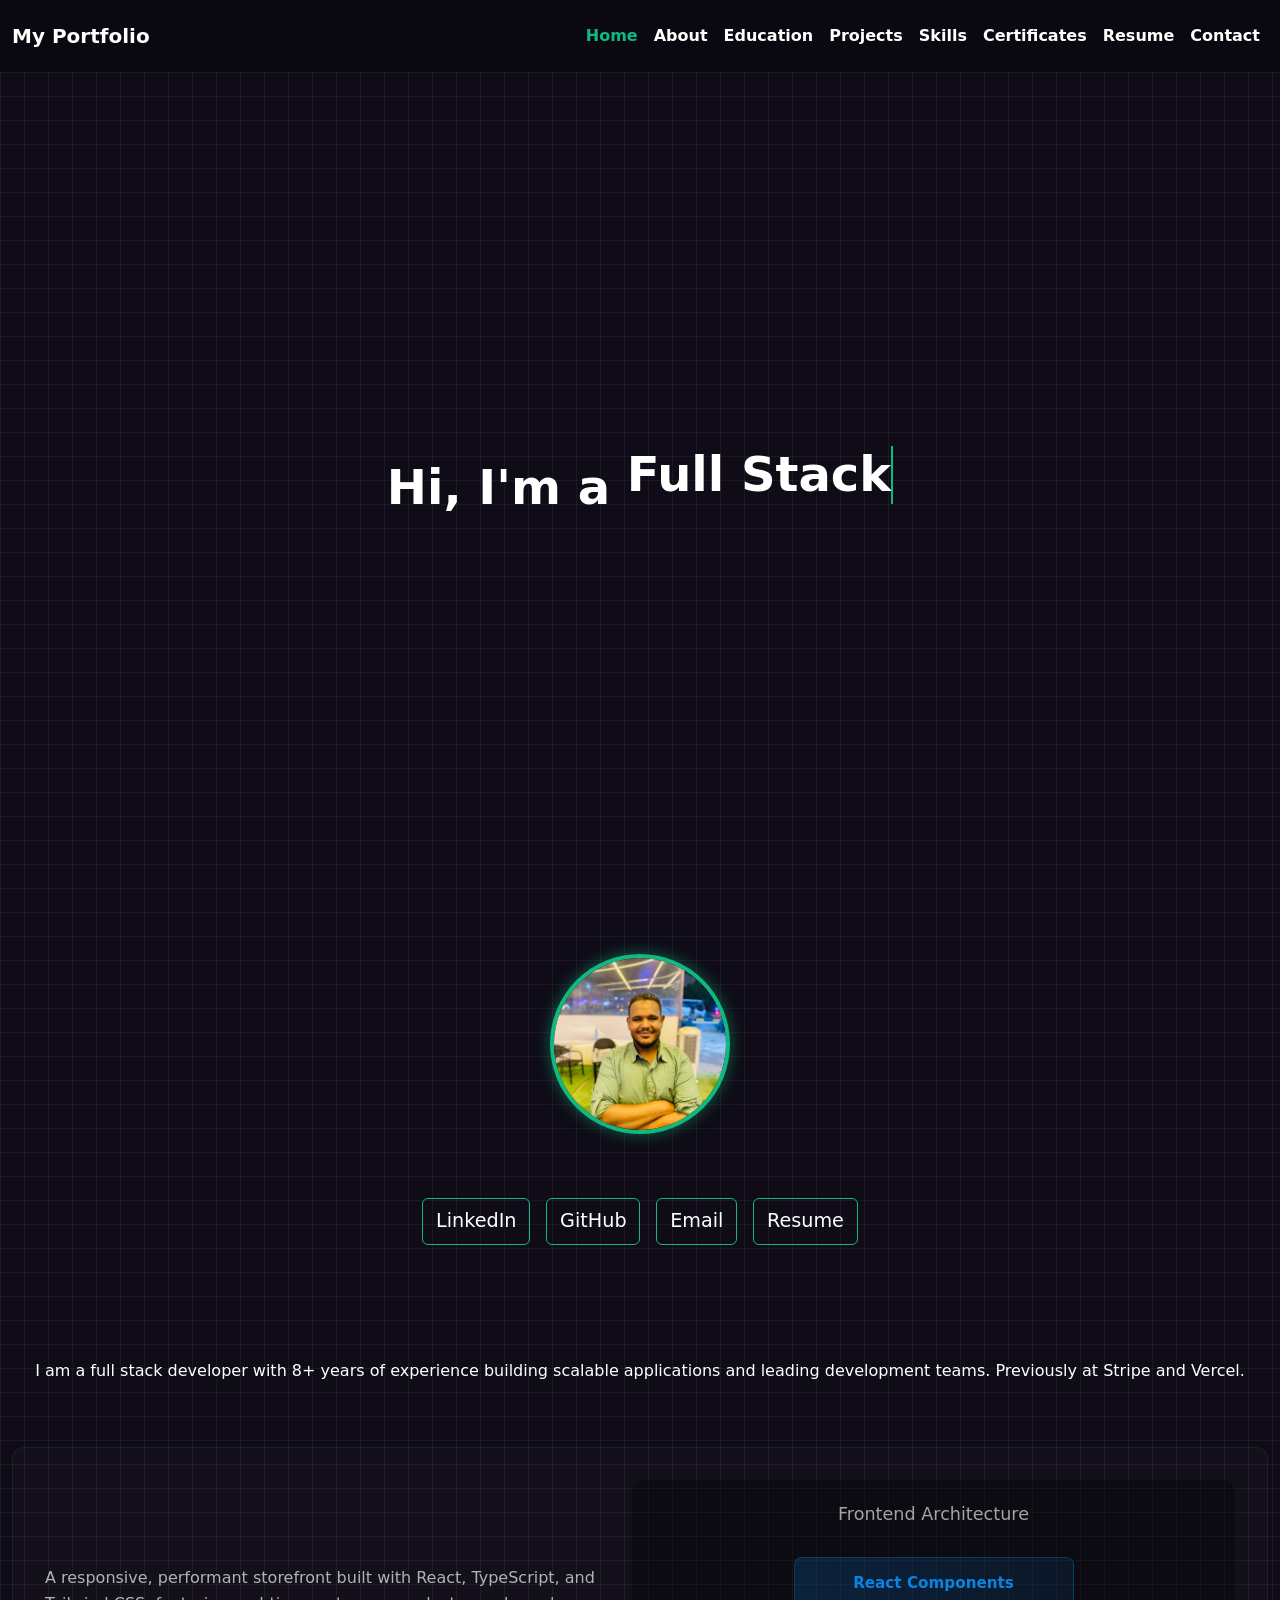
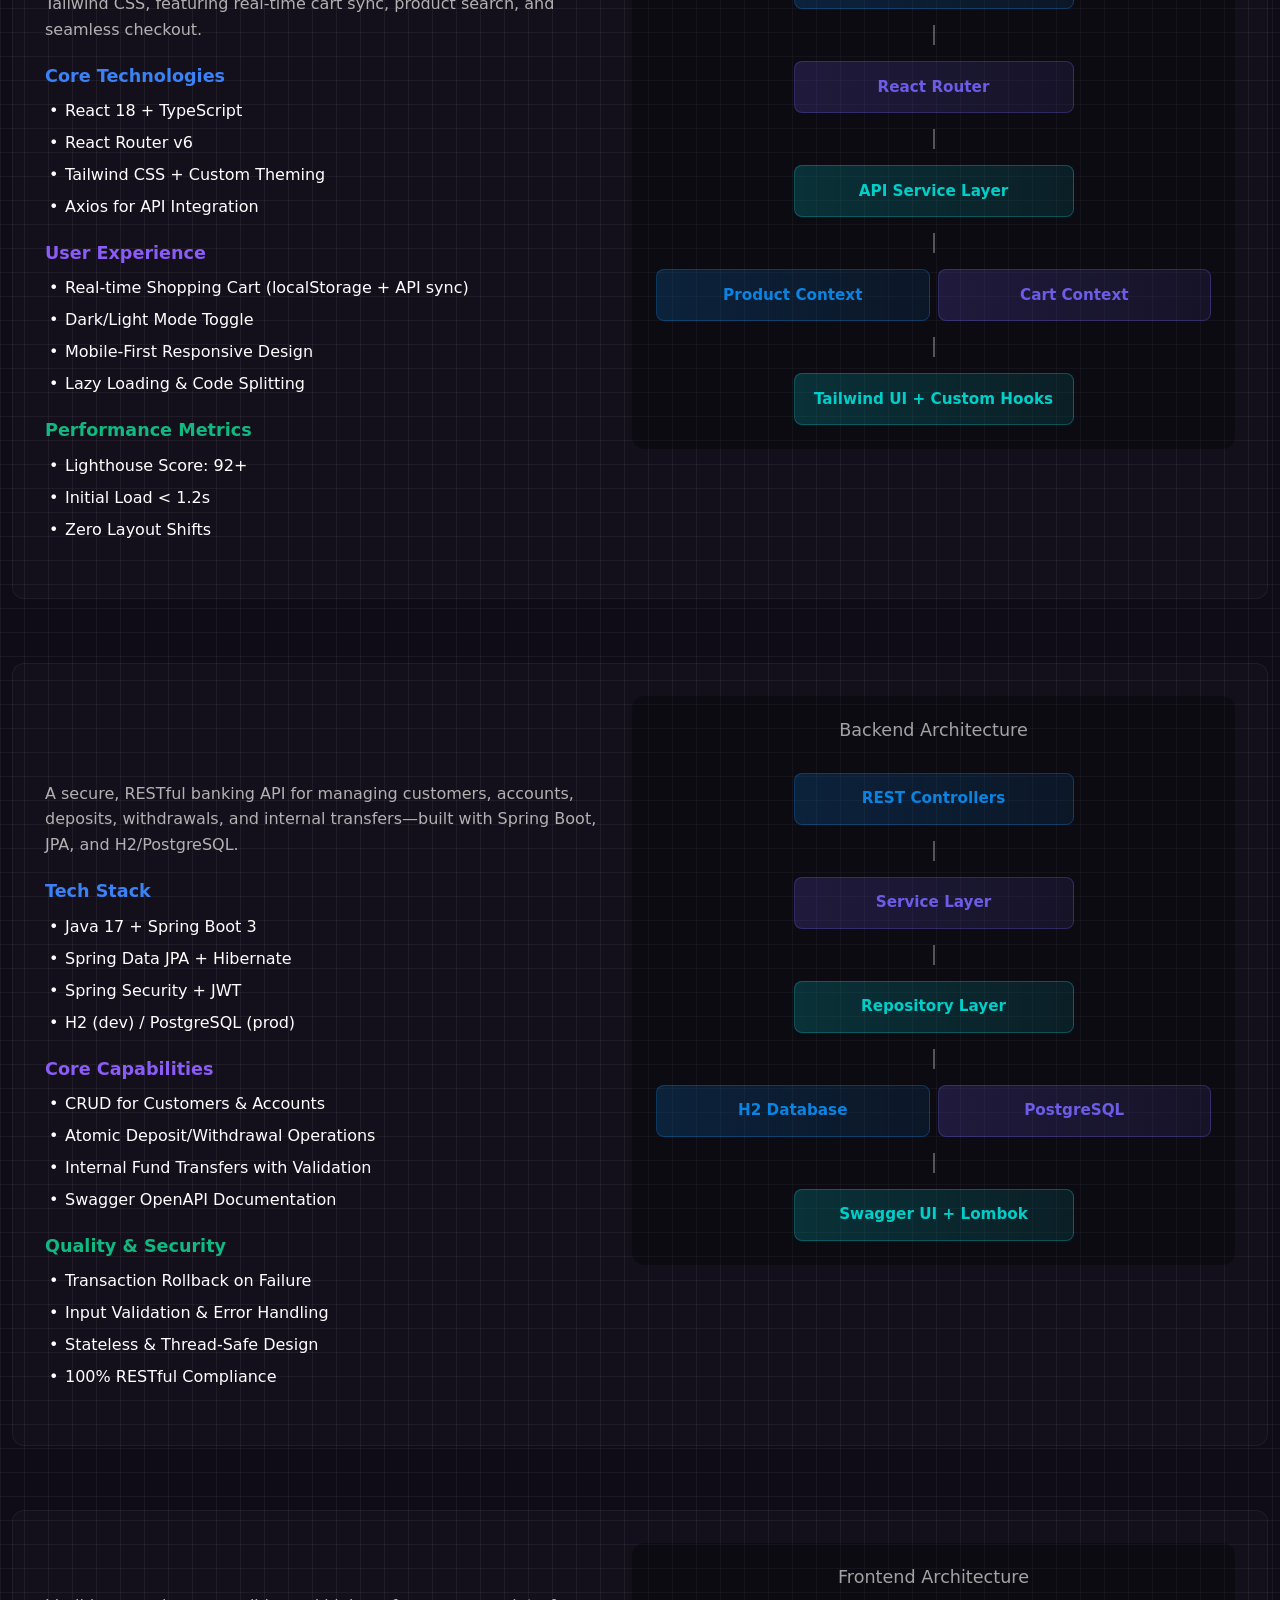
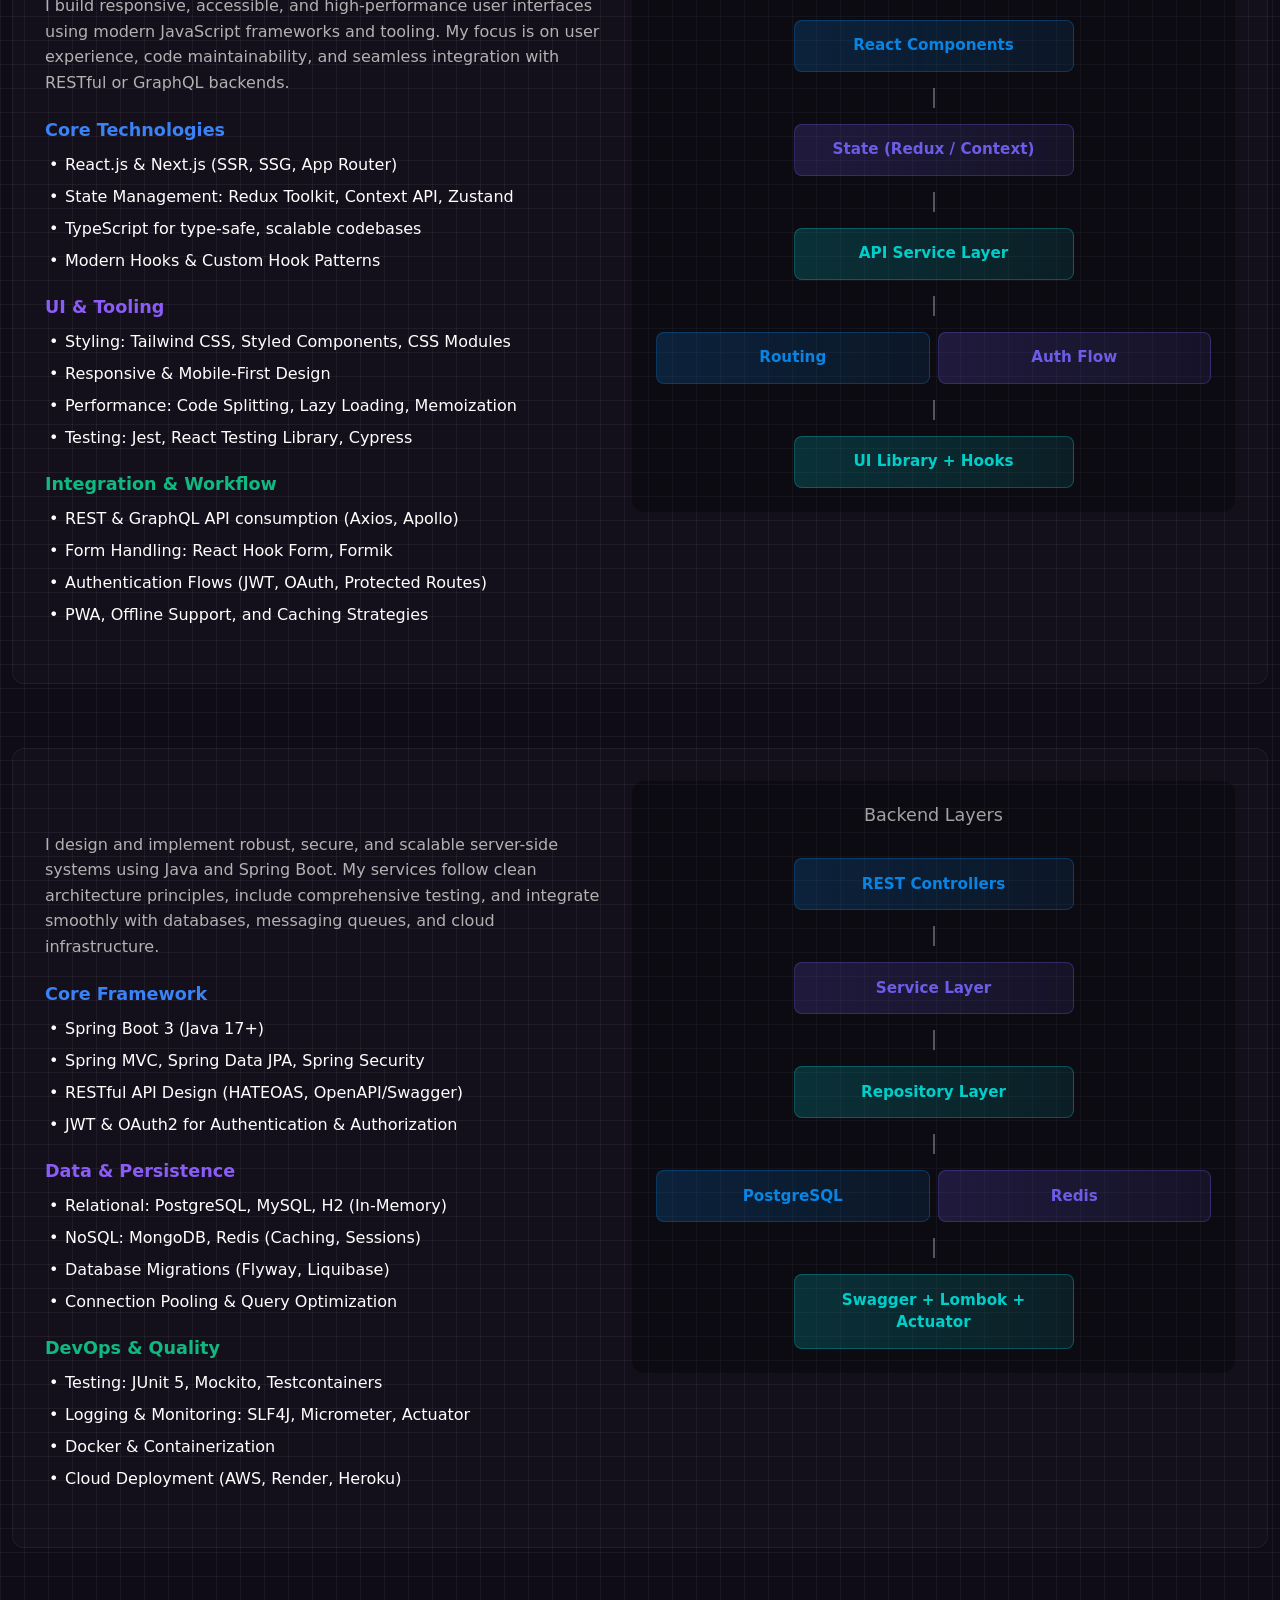
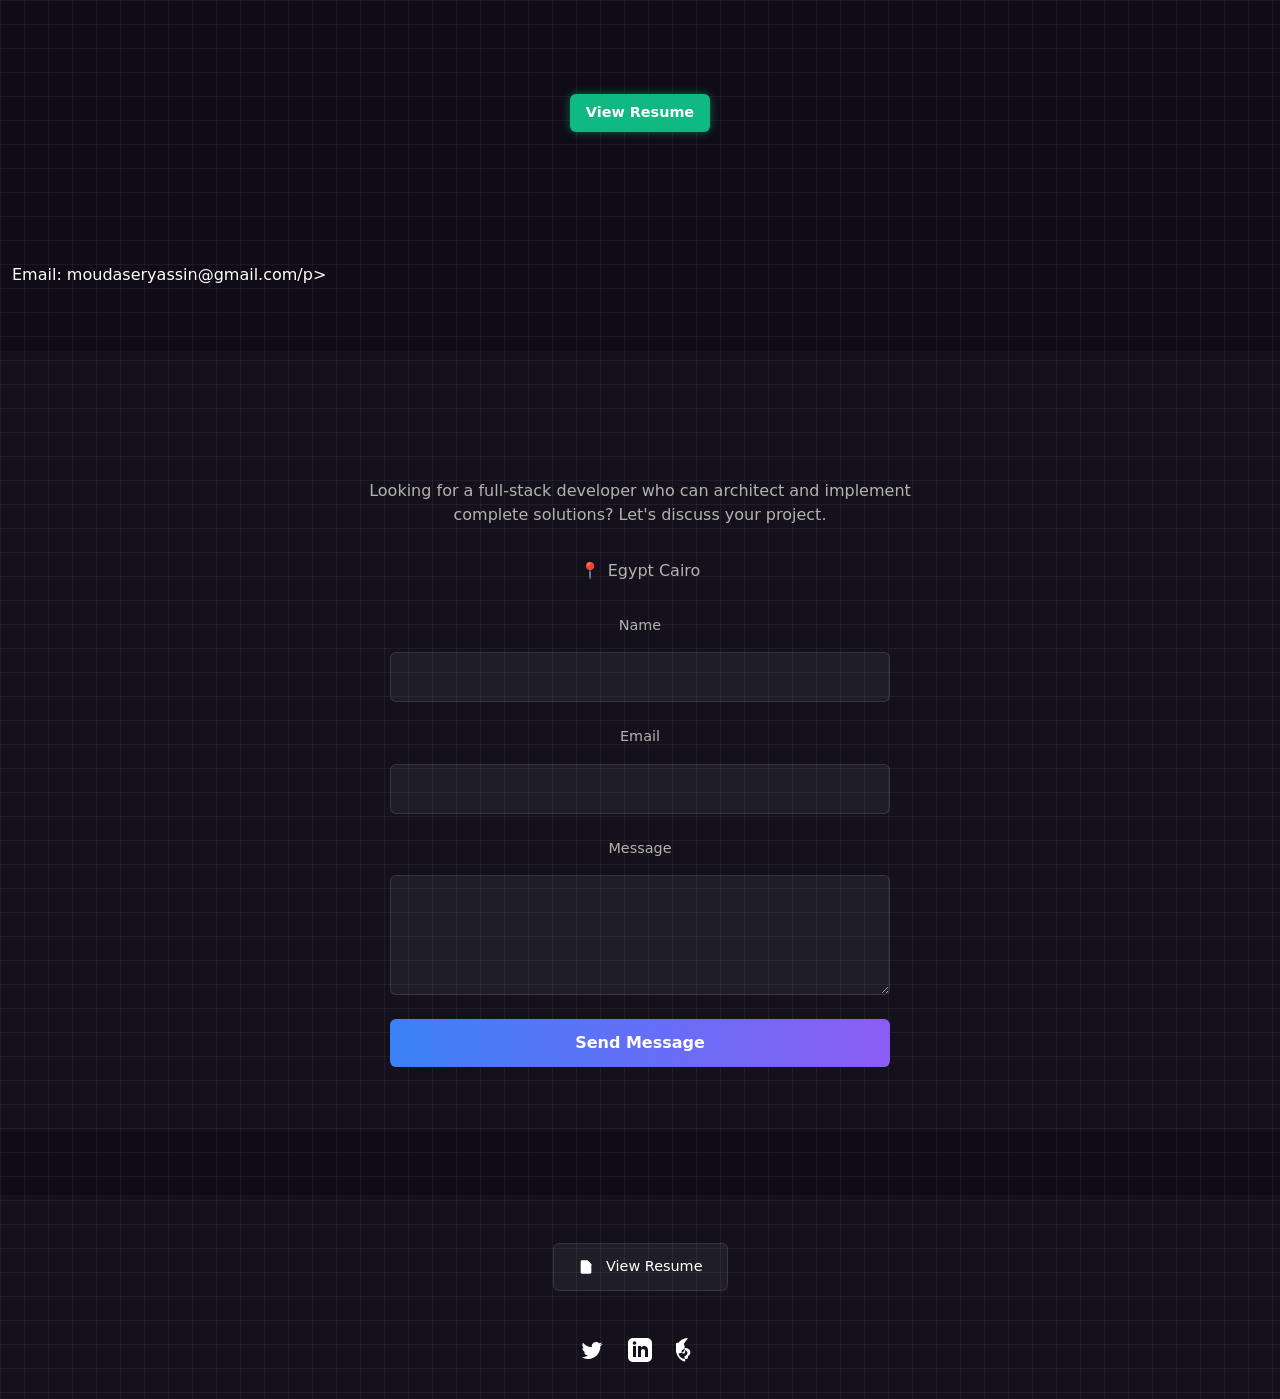
==== index.html @ 844dfd89 "be" ====
<!DOCTYPE html>
<html lang="en">
  <head>
    <meta charset="UTF-8" />
    <meta name="viewport" content="width=device-width, initial-scale=1.0" />
    <title>My Portfolio</title>

    <!-- Bootstrap CSS -->
    <link
      href="https://cdn.jsdelivr.net/npm/bootstrap@5.3.0/dist/css/bootstrap.min.css"
      rel="stylesheet"
    />

    <!-- AOS Animation CSS -->
    <link
      href="https://cdn.jsdelivr.net/npm/aos@2.3.4/dist/aos.css"
      rel="stylesheet"
    />
    <link rel="stylesheet" href="/css/style.css" />
    <!--<style>
      :root {
        --dark: #0f0c17;
        --darker: #0a0810;
        --light: #ffffff;
        --gray: #a3a3a3;
        --primary: #4f46e5;
        --blue: #3b82f6;
        --purple: #8b5cf6;
        --teal: #10b981;
        --grid-line: rgba(255, 255, 255, 0.05);
      }

      * {
        margin: 0;
        padding: 0;
        box-sizing: border-box;
      }

      body {
        background-color: var(--dark);
        color: var(--light);
        font-family: "Segoe UI", system-ui, sans-serif;
        background-image: linear-gradient(var(--grid-line) 1px, transparent 1px),
          linear-gradient(90deg, var(--grid-line) 1px, transparent 1px);
        background-size: 24px 24px;
        padding-top: 80px;
      }

      .container {
        max-width: 1400px;
        margin: 0 auto;
      }

      section {
        margin-bottom: 4rem;
      }

      h2 {
        font-size: 1.8rem;
        margin-bottom: 2rem;
        text-align: center;
        opacity: 0;
      }

      /* Navbar */
      .navbar {
        background-color: var(--darker) !important;
        padding-top: 1rem;
        padding-bottom: 1rem;
      }
      .navbar .navbar-brand,
      .navbar .nav-link {
        color: var(--light) !important;
        font-weight: 600;
      }
      .navbar .nav-link:hover {
        color: var(--teal) !important;
      }

      /* Hero */
      .hero {
        height: 90vh;
        display: flex;
        justify-content: center;
        align-items: center;
        text-align: center;
        flex-direction: column;
      }
      .hero h1 {
        font-size: 3rem;
        font-weight: 800;
      }
      .hero p {
        color: var(--gray);
        font-size: 1.5rem;
        height: 40px;
        margin-top: 15px;
      }

      /* Typing animation */
      .typed-text {
        border-right: 2px solid var(--teal);
        white-space: nowrap;
        overflow: hidden;
        display: inline-block;
      }

      /* Image Section */
      #profile-image {
        display: flex;
        justify-content: center;
        margin-bottom: 4rem;
      }
      #profile-image img {
        width: 180px;
        height: 180px;
        object-fit: cover;
        border-radius: 50%;
        border: 4px solid var(--teal);
        box-shadow: 0 0 15px rgba(16, 185, 128, 0.5);
        transition: transform 0.3s;
      }
      #profile-image img:hover {
        transform: scale(1.1);
      }

      /* Social Buttons */
      .social-buttons {
        display: flex;
        justify-content: center;
        gap: 1rem;
        margin-bottom: 3rem;
        flex-wrap: wrap;
      }
      .social-buttons a {
        color: var(--light);
        font-size: 1.2rem;
        text-decoration: none;
        border: 1px solid var(--teal);
        padding: 0.5rem 0.8rem;
        border-radius: 6px;
        transition: 0.3s;
      }
      .social-buttons a:hover {
        background-color: var(--teal);
        color: var(--dark);
      }

      /* Project Card Base */
      .project-card.full {
        background: rgba(255, 255, 255, 0.05);
        border-radius: 10px;
        padding: 2rem;
        margin-bottom: 3rem;
        display: flex;
        flex-direction: column;
        gap: 2rem;
        border: 1px solid rgba(255, 255, 255, 0.05);
      }

      .project-header {
        display: flex;
        justify-content: space-between;
        align-items: flex-start;
        gap: 2rem;
        flex-wrap: wrap;
      }

      .project-info {
        flex: 1;
        min-width: 300px;
      }

      .project-title.full {
        font-size: 1.8rem;
        margin-bottom: 1rem;
        font-weight: 700;
      }

      .project-description.full {
        margin-bottom: 1.5rem;
        color: #b2b2b2;
        line-height: 1.8;
        font-size: 1.1rem;
      }

      .project-details {
        display: flex;
        gap: 2rem;
        margin-bottom: 1.5rem;
        flex-wrap: wrap;
      }

      .project-column {
        flex: 1;
        min-width: 200px;
      }

      .project-column h3 {
        color: var(--blue);
        margin-bottom: 1rem;
        font-size: 1.1rem;
        font-weight: 600;
      }
      .project-column:nth-child(2) h3 {
        color: var(--purple);
      }
      .project-column:nth-child(3) h3 {
        color: var(--teal);
      }

      .project-list {
        list-style: none;
      }
      .project-list li {
        margin-bottom: 0.5rem;
        padding-left: 1.5rem;
        position: relative;
      }
      .project-list li::before {
        content: "•";
        position: absolute;
        left: 0;
        color: var(--light);
      }

      /* ENLARGED architecture diagrams */
      .architecture-diagram,
      .backend-diagram {
        background: rgba(0, 0, 0, 0.3);
        border-radius: 8px;
        padding: 1.5rem;
        min-height: 400px;
        display: flex;
        align-items: center;
        justify-content: center;
        flex: 0 0 420px;
      }

      .backend-diagram {
        color: var(--gray);
        font-style: italic;
        font-size: 1.1rem;
        text-align: center;
        align-items: center;
        justify-content: center;
        flex-direction: column;
        gap: 1rem;
      }

      .diagram-title {
        position: absolute;
        top: 1rem;
        left: 1.5rem;
        font-size: 0.9rem;
        color: #b2b2b2;
      }

      .diagram-container {
        width: 100%;
        height: 100%;
        display: flex;
        align-items: center;
        justify-content: center;
      }

      .architecture-flow {
        display: flex;
        flex-direction: column;
        align-items: center;
        gap: 1.25rem;
        width: 100%;
        max-width: 500px;
      }

      .flow-node {
        width: 100%;
        padding: 0.85rem 1.2rem;
        border-radius: 8px;
        text-align: center;
        font-size: 0.95rem;
        font-weight: 600;
        background: rgba(255, 255, 255, 0.05);
        border: 1px solid rgba(255, 255, 255, 0.1);
        transition: all 0.3s ease;
      }
      .flow-node:hover {
        transform: scale(1.02);
        box-shadow: 0 0 15px rgba(255, 255, 255, 0.1);
      }

      .flow-node:nth-child(1),
      .flow-node:nth-child(4) {
        background: linear-gradient(
          90deg,
          rgba(9, 132, 227, 0.2),
          rgba(9, 132, 227, 0.1)
        );
        border-color: rgba(9, 132, 227, 0.3);
        color: #0984e3;
      }
      .flow-node:nth-child(2),
      .flow-node:nth-child(5) {
        background: linear-gradient(
          90deg,
          rgba(108, 92, 231, 0.2),
          rgba(108, 92, 231, 0.1)
        );
        border-color: rgba(108, 92, 231, 0.3);
        color: #6c5ce7;
      }
      .flow-node:nth-child(3),
      .flow-node:nth-child(6) {
        background: linear-gradient(
          90deg,
          rgba(0, 206, 209, 0.2),
          rgba(0, 206, 209, 0.1)
        );
        border-color: rgba(0, 206, 209, 0.3);
        color: #00cec9;
      }

      .flow-connection {
        width: 2px;
        height: 1.25rem;
        background: rgba(255, 255, 255, 0.3);
      }

      .project-buttons {
        display: flex;
        gap: 0.75rem;
        margin-top: auto;
      }

      .btn {
        padding: 0.5rem 1rem;
        border-radius: 6px;
        font-size: 0.9rem;
        font-weight: 600;
        text-decoration: none;
        text-align: center;
        transition: 0.3s;
        color: white;
        border: none;
        cursor: pointer;
      }
      .btn-demo {
        background: var(--teal);
        box-shadow: 0 0 8px rgba(16, 185, 128, 0.5);
      }
      .btn-code {
        background: var(--purple);
        box-shadow: 0 0 8px rgba(139, 92, 246, 0.5);
      }
      .btn:hover {
        transform: translateY(-2px);
        box-shadow: 0 0 20px currentColor;
      }

      /* Contact & Footer */
      .contact-section {
        padding: 4rem 1rem;
        background-color: rgba(255, 255, 255, 0.02);
        text-align: center;
      }
      .contact-title {
        font-size: 2.5rem;
        margin-bottom: 1rem;
        font-weight: 700;
      }
      .contact-description {
        max-width: 600px;
        margin: 0 auto 2rem;
        color: #b2b2b2;
      }
      .location {
        display: flex;
        align-items: center;
        justify-content: center;
        gap: 0.5rem;
        margin-bottom: 2rem;
        color: #b2b2b2;
      }
      .contact-form {
        max-width: 500px;
        margin: 0 auto;
        display: flex;
        flex-direction: column;
        gap: 1.5rem;
      }
      .form-group {
        display: flex;
        flex-direction: column;
        gap: 0.5rem;
      }
      .form-label {
        font-size: 0.9rem;
        color: #b2b2b2;
      }
      .form-input {
        width: 100%;
        padding: 0.75rem 1rem;
        background: rgba(255, 255, 255, 0.05);
        border: 1px solid rgba(255, 255, 255, 0.1);
        border-radius: 6px;
        color: var(--light);
        font-size: 1rem;
        transition: all 0.3s ease;
      }
      .form-input:focus {
        outline: none;
        border-color: var(--primary);
        box-shadow: 0 0 0 2px rgba(108, 92, 231, 0.2);
      }
      .form-textarea {
        min-height: 120px;
        resize: vertical;
      }
      .submit-btn {
        width: 100%;
        padding: 0.75rem 1rem;
        background: linear-gradient(90deg, var(--blue), var(--purple));
        border: none;
        border-radius: 6px;
        color: var(--light);
        font-size: 1rem;
        font-weight: 600;
        cursor: pointer;
        transition: all 0.3s ease;
      }
      .submit-btn:hover {
        transform: translateY(-2px);
        box-shadow: 0 5px 15px rgba(108, 92, 231, 0.4);
      }
      footer {
        padding: 2rem 1rem;
        text-align: center;
        background-color: rgba(255, 255, 255, 0.02);
      }
      .resume-btn {
        display: inline-block;
        margin: 1rem 0;
        padding: 0.75rem 1.5rem;
        background: rgba(255, 255, 255, 0.05);
        border: 1px solid rgba(255, 255, 255, 0.1);
        border-radius: 6px;
        color: var(--light);
        text-decoration: none;
        font-size: 0.9rem;
        transition: all 0.3s ease;
      }
      .resume-btn:hover {
        background: rgba(255, 255, 255, 0.1);
        transform: translateY(-2px);
      }
      .social-links {
        display: flex;
        justify-content: center;
        gap: 1.5rem;
        margin-top: 1.5rem;
      }
      .social-link {
        color: var(--light);
        font-size: 1.5rem;
        transition: all 0.3s ease;
      }
      .social-link:hover {
        color: var(--primary);
        transform: translateY(-2px);
      }

      @media (max-width: 900px) {
        .project-header {
          flex-direction: column;
        }
        .architecture-diagram,
        .backend-diagram {
          min-height: 350px;
          flex: auto;
          width: 100%;
        }
        .project-details {
          flex-direction: column;
        }
      }
    </style>-->
  </head>
  <body>
    <!-- NAVBAR -->
    <nav class="navbar navbar-expand-lg fixed-top">
      <div class="container">
        <a class="navbar-brand fw-bold" href="#">My Portfolio</a>
        <button
          class="navbar-toggler"
          type="button"
          data-bs-toggle="collapse"
          data-bs-target="#navbarNav"
        >
          <span class="navbar-toggler-icon"></span>
        </button>
        <div class="collapse navbar-collapse" id="navbarNav">
          <ul class="navbar-nav ms-auto">
            <li class="nav-item">
              <a class="nav-link active" href="/index.html">Home</a>
            </li>
            <li class="nav-item">
              <a class="nav-link" href="/pages/About.html">About</a>
            </li>
            <li class="nav-item">
              <a class="nav-link" href="/pages/Education.html">Education</a>
            </li>
            <!--<li class="nav-item">
              <a class="nav-link" href="#experience">Experience</a>
            </li>-->
            <li class="nav-item">
              <a class="nav-link" href="/pages/Projects.html">Projects</a>
            </li>
            <li class="nav-item">
              <a class="nav-link" href="/pages/skills.html">Skills</a>
            </li>
            <li class="nav-item">
              <a class="nav-link" href="#certificates">Certificates</a>
            </li>
            <li class="nav-item">
              <a
                class="nav-link"
                href="https://drive.google.com/file/d/1MYpRjzyZtv3cyAle6kVB1JtvwQZctTmK/view?usp=sharing"
                >Resume</a
              >
            </li>
            <li class="nav-item">
              <a class="nav-link" href="/pages/contact.html">Contact</a>
            </li>
          </ul>
        </div>
      </div>
    </nav>

    <!-- HOME -->
    <section id="home" class="hero" data-aos="fade-up">
      <div>
        <h1 data-aos="zoom-in">Hi, I'm a <span class="typed-text"></span></h1>
      </div>
    </section>

    <!-- IMAGE SECTION -->
    <section id="profile-image" data-aos="fade-up">
      <img src="/images/img.jpg" alt="Profile Image" />
    </section>

    <!-- SOCIAL BUTTONS -->
    <div class="social-buttons" data-aos="fade-up">
      <a
        href="https://www.linkedin.com/in/mudther-yassin-0260b2378?lipi=urn%3Ali%3Apage%3Ad_flagship3_profile_view_base_contact_details%3BUa8ZscOjSGiyZdabkB%2BwIQ%3D%3D"
        target="_blank"
        >LinkedIn</a
      >
      <a href="https://github.com/Mudther84" target="_blank">GitHub</a>
      <a href="moudaseryassin@gmail.com">Email</a>
      <a
        href="https://drive.google.com/file/d/1MYpRjzyZtv3cyAle6kVB1JtvwQZctTmK/view?usp=sharing"
        >Resume</a
      >
    </div>

    <!-- ABOUT -->
    <section id="about">
      <div class="container" data-aos="fade-up">
        <h2>About</h2>
        <p class="text-center">
          I am a full stack developer with 8+ years of experience building
          scalable applications and leading development teams. Previously at
          Stripe and Vercel.
        </p>
      </div>
    </section>

    <!-- EDUCATION -->
    <!--<section id="education">
      <div class="container" data-aos="zoom-in">
        <h2>Education</h2>
        <div
          class="project-row"
          style="
            gap: 2rem;
            margin-bottom: 3rem;
            background: rgba(255, 255, 255, 0.03);
            border: 1px solid rgba(255, 255, 255, 0.07);
            border-radius: 12px;
            padding: 2rem;
            align-items: flex-start;
            flex-wrap: wrap;
          "
        >
          <div
            class="project-card no-image"
            style="
              display: flex;
              flex-direction: column;
              gap: 1.25rem;
              flex: 1;
              min-width: 300px;
            "
          >
            <div class="project-description">
              <h4>Bachelor's Degree in Computer Science</h4>
              <p>University Name • 2020</p>
            </div>
          </div>
          <div
            class="project-card no-image"
            style="
              display: flex;
              flex-direction: column;
              gap: 1.25rem;
              flex: 1;
              min-width: 300px;
            "
          >
            <div class="project-description">
              <h4>Java & Spring Boot Certifications</h4>
              <p>Various Online Courses</p>
            </div>
          </div>
        </div>
      </div>
    </section>-->

    <!-- EXPERIENCE -->
    <!--<section id="experience">
      <div class="container" data-aos="fade-right">
        <h2>Experience</h2>
        <div
          class="project-row"
          style="
            gap: 2rem;
            margin-bottom: 3rem;
            background: rgba(255, 255, 255, 0.03);
            border: 1px solid rgba(255, 255, 255, 0.07);
            border-radius: 12px;
            padding: 2rem;
            align-items: flex-start;
            flex-wrap: wrap;
          "
        >
          <div
            class="project-card no-image"
            style="
              display: flex;
              flex-direction: column;
              gap: 1.25rem;
              flex: 1;
              min-width: 300px;
            "
          >
            <div class="project-description">
              <h4>Senior Full Stack Developer – Stripe</h4>
              <p>
                Built payment infrastructure and developer tools using
                TypeScript, React, and Node.js.
              </p>
            </div>
          </div>
          <div
            class="project-card no-image"
            style="
              display: flex;
              flex-direction: column;
              gap: 1.25rem;
              flex: 1;
              min-width: 300px;
            "
          >
            <div class="project-description">
              <h4>Tech Lead – Vercel</h4>
              <p>
                Led frontend architecture for enterprise deployment platform
                using Next.js and edge functions.
              </p>
            </div>
          </div>
        </div>
      </div>
    </section>-->

    <!--
  FULL-STACK PROJECTS SECTION
  Displays 9 advanced backend/full-stack projects in a vertical layout.
  Each project card includes:
    - Title & description
    - Tech stack & key features in two columns
    - Action buttons (Demo / Code)
    - A custom SVG diagram with a caption (right-aligned)
  Uses AOS (Animate On Scroll) for fade-up entrance animations.
-->
    <!--
  SKILLS SECTION
  Displays core technical competencies in a responsive grid of "cards".
  Uses inline styles for layout (flex-wrap, gaps, background) instead of external CSS.
  Each skill group is a self-contained card with a heading.
  AOS animation applied to the entire container for a smooth left-fade entrance.
-->
    <!--<section id="skills">
      <div class="container" data-aos="fade-left">
        <h2>Skills</h2>
        <!-- Main skills container with background and padding -->
    <!--<div
          class="project-row"
          style="
            gap: 2rem;
            margin-bottom: 3rem;
            background: rgba(255, 255, 255, 0.03);
            border: 1px solid rgba(255, 255, 255, 0.07);
            border-radius: 12px;
            padding: 2rem;
            align-items: flex-start;
            flex-wrap: wrap;
          "
        >
          <!-- Each skill group is a flex item -->
    <!--<div
            class="project-card no-image"
            style="
              display: flex;
              flex-direction: column;
              gap: 1.25rem;
              flex: 1;
              min-width: 200px;
            "
          >
            <div class="project-description">
              <h4>Java, Spring Boot, Hibernate</h4>
            </div>
          </div>
          <div
            class="project-card no-image"
            style="
              display: flex;
              flex-direction: column;
              gap: 1.25rem;
              flex: 1;
              min-width: 200px;
            "
          >
            <div class="project-description">
              <h4>REST APIs, Microservices</h4>
            </div>
          </div>
          <div
            class="project-card no-image"
            style="
              display: flex;
              flex-direction: column;
              gap: 1.25rem;
              flex: 1;
              min-width: 200px;
            "
          >
            <div class="project-description"><h4>MySQL, PostgreSQL</h4></div>
          </div>
          <div
            class="project-card no-image"
            style="
              display: flex;
              flex-direction: column;
              gap: 1.25rem;
              flex: 1;
              min-width: 200px;
            "
          >
            <div class="project-description"><h4>Git, Docker, AWS</h4></div>
          </div>
          <div
            class="project-card no-image"
            style="
              display: flex;
              flex-direction: column;
              gap: 1.25rem;
              flex: 1;
              min-width: 200px;
            "
          >
            <div class="project-description">
              <h4>TypeScript, React, Next.js</h4>
            </div>
          </div>
          <div
            class="project-card no-image"
            style="
              display: flex;
              flex-direction: column;
              gap: 1.25rem;
              flex: 1;
              min-width: 200px;
            "
          >
            <div class="project-description">
              <h4>Node.js, Kafka, Redis</h4>
            </div>
          </div>
        </div>
      </div>
    </section>-->

    <!-- FRONTEND PROJECT DETAIL – REACT.JS -->
    <section id="frontend-project" class="project-detail-section">
      <div class="container" data-aos="fade-up">
        <div class="project-detail-container">
          <div class="project-info-column">
            <h2>Modern E-Commerce Frontend (React)</h2>
            <p>
              A responsive, performant storefront built with React, TypeScript,
              and Tailwind CSS, featuring real-time cart sync, product search,
              and seamless checkout.
            </p>

            <!-- Frontend Features -->
            <div class="feature-group">
              <h4 style="color: var(--blue)">Core Technologies</h4>
              <ul>
                <li>React 18 + TypeScript</li>
                <li>React Router v6</li>
                <li>Tailwind CSS + Custom Theming</li>
                <li>Axios for API Integration</li>
              </ul>
            </div>

            <!-- UI/UX Highlights -->
            <div class="feature-group">
              <h4 style="color: var(--purple)">User Experience</h4>
              <ul>
                <li>Real-time Shopping Cart (localStorage + API sync)</li>
                <li>Dark/Light Mode Toggle</li>
                <li>Mobile-First Responsive Design</li>
                <li>Lazy Loading & Code Splitting</li>
              </ul>
            </div>

            <!-- Performance -->
            <div class="feature-group">
              <h4 style="color: var(--teal)">Performance Metrics</h4>
              <ul>
                <li>Lighthouse Score: 92+</li>
                <li>Initial Load < 1.2s</li>
                <li>Zero Layout Shifts</li>
              </ul>
            </div>
          </div>

          <!-- Architecture Diagram -->
          <div class="architecture-diagram">
            <h4>Frontend Architecture</h4>
            <div class="flow-container">
              <div
                class="flow-node"
                style="
                  background: linear-gradient(
                    90deg,
                    rgba(9, 132, 227, 0.2),
                    rgba(9, 132, 227, 0.1)
                  );
                  border-color: rgba(9, 132, 227, 0.3);
                  color: #0984e3;
                "
              >
                React Components
              </div>
              <div class="flow-connection"></div>
              <div
                class="flow-node"
                style="
                  background: linear-gradient(
                    90deg,
                    rgba(108, 92, 231, 0.2),
                    rgba(108, 92, 231, 0.1)
                  );
                  border-color: rgba(108, 92, 231, 0.3);
                  color: #6c5ce7;
                "
              >
                React Router
              </div>
              <div class="flow-connection"></div>
              <div
                class="flow-node"
                style="
                  background: linear-gradient(
                    90deg,
                    rgba(0, 206, 209, 0.2),
                    rgba(0, 206, 209, 0.1)
                  );
                  border-color: rgba(0, 206, 209, 0.3);
                  color: #00cec9;
                "
              >
                API Service Layer
              </div>
              <div class="flow-connection"></div>
              <div
                style="
                  display: flex;
                  gap: 0.5rem;
                  width: 100%;
                  justify-content: center;
                "
              >
                <div
                  class="flow-node"
                  style="
                    background: linear-gradient(
                      90deg,
                      rgba(9, 132, 227, 0.2),
                      rgba(9, 132, 227, 0.1)
                    );
                    border-color: rgba(9, 132, 227, 0.3);
                    color: #0984e3;
                  "
                >
                  Product Context
                </div>
                <div
                  class="flow-node"
                  style="
                    background: linear-gradient(
                      90deg,
                      rgba(108, 92, 231, 0.2),
                      rgba(108, 92, 231, 0.1)
                    );
                    border-color: rgba(108, 92, 231, 0.3);
                    color: #6c5ce7;
                  "
                >
                  Cart Context
                </div>
              </div>
              <div class="flow-connection"></div>
              <div
                class="flow-node"
                style="
                  background: linear-gradient(
                    90deg,
                    rgba(0, 206, 209, 0.2),
                    rgba(0, 206, 209, 0.1)
                  );
                  border-color: rgba(0, 206, 209, 0.3);
                  color: #00cec9;
                "
              >
                Tailwind UI + Custom Hooks
              </div>
            </div>
          </div>
        </div>
      </div>
    </section>

    <!-- BACKEND PROJECT DETAIL – SPRING BOOT -->
    <section id="backend-project" class="project-detail-section">
      <div class="container" data-aos="fade-up">
        <div class="project-detail-container">
          <div class="project-info-column">
            <h2>Banking Microservice (Spring Boot)</h2>
            <p>
              A secure, RESTful banking API for managing customers, accounts,
              deposits, withdrawals, and internal transfers—built with Spring
              Boot, JPA, and H2/PostgreSQL.
            </p>

            <!-- Backend Stack -->
            <div class="feature-group">
              <h4 style="color: var(--blue)">Tech Stack</h4>
              <ul>
                <li>Java 17 + Spring Boot 3</li>
                <li>Spring Data JPA + Hibernate</li>
                <li>Spring Security + JWT</li>
                <li>H2 (dev) / PostgreSQL (prod)</li>
              </ul>
            </div>

            <!-- Key Features -->
            <div class="feature-group">
              <h4 style="color: var(--purple)">Core Capabilities</h4>
              <ul>
                <li>CRUD for Customers & Accounts</li>
                <li>Atomic Deposit/Withdrawal Operations</li>
                <li>Internal Fund Transfers with Validation</li>
                <li>Swagger OpenAPI Documentation</li>
              </ul>
            </div>

            <!-- Reliability -->
            <div class="feature-group">
              <h4 style="color: var(--teal)">Quality & Security</h4>
              <ul>
                <li>Transaction Rollback on Failure</li>
                <li>Input Validation & Error Handling</li>
                <li>Stateless & Thread-Safe Design</li>
                <li>100% RESTful Compliance</li>
              </ul>
            </div>
          </div>

          <!-- Architecture Diagram -->
          <div class="architecture-diagram">
            <h4>Backend Architecture</h4>
            <div class="flow-container">
              <div
                class="flow-node"
                style="
                  background: linear-gradient(
                    90deg,
                    rgba(9, 132, 227, 0.2),
                    rgba(9, 132, 227, 0.1)
                  );
                  border-color: rgba(9, 132, 227, 0.3);
                  color: #0984e3;
                "
              >
                REST Controllers
              </div>
              <div class="flow-connection"></div>
              <div
                class="flow-node"
                style="
                  background: linear-gradient(
                    90deg,
                    rgba(108, 92, 231, 0.2),
                    rgba(108, 92, 231, 0.1)
                  );
                  border-color: rgba(108, 92, 231, 0.3);
                  color: #6c5ce7;
                "
              >
                Service Layer
              </div>
              <div class="flow-connection"></div>
              <div
                class="flow-node"
                style="
                  background: linear-gradient(
                    90deg,
                    rgba(0, 206, 209, 0.2),
                    rgba(0, 206, 209, 0.1)
                  );
                  border-color: rgba(0, 206, 209, 0.3);
                  color: #00cec9;
                "
              >
                Repository Layer
              </div>
              <div class="flow-connection"></div>
              <div
                style="
                  display: flex;
                  gap: 0.5rem;
                  width: 100%;
                  justify-content: center;
                "
              >
                <div
                  class="flow-node"
                  style="
                    background: linear-gradient(
                      90deg,
                      rgba(9, 132, 227, 0.2),
                      rgba(9, 132, 227, 0.1)
                    );
                    border-color: rgba(9, 132, 227, 0.3);
                    color: #0984e3;
                  "
                >
                  H2 Database
                </div>
                <div
                  class="flow-node"
                  style="
                    background: linear-gradient(
                      90deg,
                      rgba(108, 92, 231, 0.2),
                      rgba(108, 92, 231, 0.1)
                    );
                    border-color: rgba(108, 92, 231, 0.3);
                    color: #6c5ce7;
                  "
                >
                  PostgreSQL
                </div>
              </div>
              <div class="flow-connection"></div>
              <div
                class="flow-node"
                style="
                  background: linear-gradient(
                    90deg,
                    rgba(0, 206, 209, 0.2),
                    rgba(0, 206, 209, 0.1)
                  );
                  border-color: rgba(0, 206, 209, 0.3);
                  color: #00cec9;
                "
              >
                Swagger UI + Lombok
              </div>
            </div>
          </div>
        </div>
      </div>
    </section>

    <!-- FRONTEND EXPERTISE -->
    <section id="frontend-expertise" class="project-detail-section">
      <div class="container" data-aos="fade-up">
        <div class="project-detail-container">
          <div class="project-info-column">
            <h2>Frontend Development Stack</h2>
            <p>
              I build responsive, accessible, and high-performance user
              interfaces using modern JavaScript frameworks and tooling. My
              focus is on user experience, code maintainability, and seamless
              integration with RESTful or GraphQL backends.
            </p>

            <div class="feature-group">
              <h4 style="color: var(--blue)">Core Technologies</h4>
              <ul>
                <li>React.js & Next.js (SSR, SSG, App Router)</li>
                <li>State Management: Redux Toolkit, Context API, Zustand</li>
                <li>TypeScript for type-safe, scalable codebases</li>
                <li>Modern Hooks & Custom Hook Patterns</li>
              </ul>
            </div>

            <div class="feature-group">
              <h4 style="color: var(--purple)">UI & Tooling</h4>
              <ul>
                <li>Styling: Tailwind CSS, Styled Components, CSS Modules</li>
                <li>Responsive & Mobile-First Design</li>
                <li>Performance: Code Splitting, Lazy Loading, Memoization</li>
                <li>Testing: Jest, React Testing Library, Cypress</li>
              </ul>
            </div>

            <div class="feature-group">
              <h4 style="color: var(--teal)">Integration & Workflow</h4>
              <ul>
                <li>REST & GraphQL API consumption (Axios, Apollo)</li>
                <li>Form Handling: React Hook Form, Formik</li>
                <li>Authentication Flows (JWT, OAuth, Protected Routes)</li>
                <li>PWA, Offline Support, and Caching Strategies</li>
              </ul>
            </div>
          </div>

          <!-- Architecture Diagram -->
          <div class="architecture-diagram">
            <h4>Frontend Architecture</h4>
            <div class="flow-container">
              <div
                class="flow-node"
                style="
                  background: linear-gradient(
                    90deg,
                    rgba(9, 132, 227, 0.2),
                    rgba(9, 132, 227, 0.1)
                  );
                  border-color: rgba(9, 132, 227, 0.3);
                  color: #0984e3;
                "
              >
                React Components
              </div>
              <div class="flow-connection"></div>
              <div
                class="flow-node"
                style="
                  background: linear-gradient(
                    90deg,
                    rgba(108, 92, 231, 0.2),
                    rgba(108, 92, 231, 0.1)
                  );
                  border-color: rgba(108, 92, 231, 0.3);
                  color: #6c5ce7;
                "
              >
                State (Redux / Context)
              </div>
              <div class="flow-connection"></div>
              <div
                class="flow-node"
                style="
                  background: linear-gradient(
                    90deg,
                    rgba(0, 206, 209, 0.2),
                    rgba(0, 206, 209, 0.1)
                  );
                  border-color: rgba(0, 206, 209, 0.3);
                  color: #00cec9;
                "
              >
                API Service Layer
              </div>
              <div class="flow-connection"></div>
              <div
                style="
                  display: flex;
                  gap: 0.5rem;
                  width: 100%;
                  justify-content: center;
                "
              >
                <div
                  class="flow-node"
                  style="
                    background: linear-gradient(
                      90deg,
                      rgba(9, 132, 227, 0.2),
                      rgba(9, 132, 227, 0.1)
                    );
                    border-color: rgba(9, 132, 227, 0.3);
                    color: #0984e3;
                  "
                >
                  Routing
                </div>
                <div
                  class="flow-node"
                  style="
                    background: linear-gradient(
                      90deg,
                      rgba(108, 92, 231, 0.2),
                      rgba(108, 92, 231, 0.1)
                    );
                    border-color: rgba(108, 92, 231, 0.3);
                    color: #6c5ce7;
                  "
                >
                  Auth Flow
                </div>
              </div>
              <div class="flow-connection"></div>
              <div
                class="flow-node"
                style="
                  background: linear-gradient(
                    90deg,
                    rgba(0, 206, 209, 0.2),
                    rgba(0, 206, 209, 0.1)
                  );
                  border-color: rgba(0, 206, 209, 0.3);
                  color: #00cec9;
                "
              >
                UI Library + Hooks
              </div>
            </div>
          </div>
        </div>
      </div>
    </section>

    <!-- BACKEND EXPERTISE -->
    <section id="backend-expertise" class="project-detail-section">
      <div class="container" data-aos="fade-up">
        <div class="project-detail-container">
          <div class="project-info-column">
            <h2>Backend Engineering Stack</h2>
            <p>
              I design and implement robust, secure, and scalable server-side
              systems using Java and Spring Boot. My services follow clean
              architecture principles, include comprehensive testing, and
              integrate smoothly with databases, messaging queues, and cloud
              infrastructure.
            </p>

            <div class="feature-group">
              <h4 style="color: var(--blue)">Core Framework</h4>
              <ul>
                <li>Spring Boot 3 (Java 17+)</li>
                <li>Spring MVC, Spring Data JPA, Spring Security</li>
                <li>RESTful API Design (HATEOAS, OpenAPI/Swagger)</li>
                <li>JWT & OAuth2 for Authentication & Authorization</li>
              </ul>
            </div>

            <div class="feature-group">
              <h4 style="color: var(--purple)">Data & Persistence</h4>
              <ul>
                <li>Relational: PostgreSQL, MySQL, H2 (In-Memory)</li>
                <li>NoSQL: MongoDB, Redis (Caching, Sessions)</li>
                <li>Database Migrations (Flyway, Liquibase)</li>
                <li>Connection Pooling & Query Optimization</li>
              </ul>
            </div>

            <div class="feature-group">
              <h4 style="color: var(--teal)">DevOps & Quality</h4>
              <ul>
                <li>Testing: JUnit 5, Mockito, Testcontainers</li>
                <li>Logging & Monitoring: SLF4J, Micrometer, Actuator</li>
                <li>Docker & Containerization</li>
                <li>Cloud Deployment (AWS, Render, Heroku)</li>
              </ul>
            </div>
          </div>

          <!-- Architecture Diagram -->
          <div class="architecture-diagram">
            <h4>Backend Layers</h4>
            <div class="flow-container">
              <div
                class="flow-node"
                style="
                  background: linear-gradient(
                    90deg,
                    rgba(9, 132, 227, 0.2),
                    rgba(9, 132, 227, 0.1)
                  );
                  border-color: rgba(9, 132, 227, 0.3);
                  color: #0984e3;
                "
              >
                REST Controllers
              </div>
              <div class="flow-connection"></div>
              <div
                class="flow-node"
                style="
                  background: linear-gradient(
                    90deg,
                    rgba(108, 92, 231, 0.2),
                    rgba(108, 92, 231, 0.1)
                  );
                  border-color: rgba(108, 92, 231, 0.3);
                  color: #6c5ce7;
                "
              >
                Service Layer
              </div>
              <div class="flow-connection"></div>
              <div
                class="flow-node"
                style="
                  background: linear-gradient(
                    90deg,
                    rgba(0, 206, 209, 0.2),
                    rgba(0, 206, 209, 0.1)
                  );
                  border-color: rgba(0, 206, 209, 0.3);
                  color: #00cec9;
                "
              >
                Repository Layer
              </div>
              <div class="flow-connection"></div>
              <div
                style="
                  display: flex;
                  gap: 0.5rem;
                  width: 100%;
                  justify-content: center;
                "
              >
                <div
                  class="flow-node"
                  style="
                    background: linear-gradient(
                      90deg,
                      rgba(9, 132, 227, 0.2),
                      rgba(9, 132, 227, 0.1)
                    );
                    border-color: rgba(9, 132, 227, 0.3);
                    color: #0984e3;
                  "
                >
                  PostgreSQL
                </div>
                <div
                  class="flow-node"
                  style="
                    background: linear-gradient(
                      90deg,
                      rgba(108, 92, 231, 0.2),
                      rgba(108, 92, 231, 0.1)
                    );
                    border-color: rgba(108, 92, 231, 0.3);
                    color: #6c5ce7;
                  "
                >
                  Redis
                </div>
              </div>
              <div class="flow-connection"></div>
              <div
                class="flow-node"
                style="
                  background: linear-gradient(
                    90deg,
                    rgba(0, 206, 209, 0.2),
                    rgba(0, 206, 209, 0.1)
                  );
                  border-color: rgba(0, 206, 209, 0.3);
                  color: #00cec9;
                "
              >
                Swagger + Lombok + Actuator
              </div>
            </div>
          </div>
        </div>
      </div>
    </section>

    <!-- RESUME -->
    <section id="resume">
      <div class="container text-center" data-aos="fade-up">
        <h2>Resume</h2>
        <a
          href="https://drive.google.com/file/d/1MYpRjzyZtv3cyAle6kVB1JtvwQZctTmK/view?usp=sharing"
          class="btn btn-demo mt-3"
          >View Resume</a
        >
      </div>
    </section>

    <!-- CONTACT -->
    <section id="contact">
      <div class="container" data-aos="fade-up">
        <h2>Contact</h2>
        <p>Email: moudaseryassin@gmail.com/p></p>
      </div>
    </section>

    <!-- Contact Section -->
    <section class="contact-section">
      <h2 class="contact-title">Let's Build Something Amazing</h2>
      <p class="contact-description">
        Looking for a full-stack developer who can architect and implement
        complete solutions? Let's discuss your project.
      </p>
      <div class="location">
        <span class="location-icon">📍</span>
        Egypt Cairo
      </div>
      <form
        class="contact-form"
        action="https://formsubmit.co/moudaseryassin@gmail.com"
        method="POST"
      >
        <div class="form-group">
          <label for="name" class="form-label">Name</label>
          <input type="text" id="name" class="form-input" required />
        </div>
        <div class="form-group">
          <label for="email" class="form-label">Email</label>
          <input type="email" id="email" class="form-input" required />
        </div>
        <div class="form-group">
          <label for="message" class="form-label">Message</label>
          <textarea
            id="message"
            class="form-input form-textarea"
            required
          ></textarea>
        </div>
        <button type="submit" class="submit-btn">Send Message</button>
      </form>
    </section>

    <!-- Footer -->
    <footer>
      <a href="#" class="resume-btn">
        <svg
          width="16"
          height="16"
          viewBox="0 0 24 24"
          fill="currentColor"
          style="margin-right: 0.5rem"
        >
          <path d="M14 2H6a2 2 0 00-2 2v16a2 2 0 002 2h12a2 2 0 002-2V8z" />
          <path d="M14 2v6h6M16 13H8M16 17H8M10 9H8" />
        </svg>
        View Resume
      </a>
      <div class="social-links">
        <a href="https://x.com/MoudaserYassin" class="social-link">
          <svg width="24" height="24" viewBox="0 0 24 24" fill="currentColor">
            <path
              d="M22.46 6c-.77.35-1.6.58-2.46.69.88-.53 1.56-1.37 1.88-2.38-.83.5-1.75.85-2.72 1.05C18.37 4.5 17.26 4 16 4c-2.35 0-4.27 1.92-4.27 4.29 0 .34.04.67.11.98C8.28 9.09 5.11 7.38 3 4.79c-.37.63-.58 1.37-.58 2.15 0 1.49.75 2.81 1.91 3.56-.71 0-1.37-.2-1.95-.5v.03c0 2.08 1.48 3.82 3.44 4.21a4.22 4.22 0 0 1-1.93.07 4.28 4.28 0 0 0 4 2.98 8.521 8.521 0 0 1-5.33 1.84c-.34 0-.68-.02-1.02-.06C3.44 20.29 5.7 21 8.12 21 16 21 20.33 14.46 20.33 8.79c0-.19 0-.37-.01-.56.84-.6 1.56-1.36 2.14-2.23z"
            />
          </svg>
        </a>
        <a href="https://github.com/Mudther84" class="social-link">
          <svg width="24" height="24" viewBox="0 0 24 24" fill="currentColor">
            <path
              d="M19 0h-14c-2.761 0-5 2.239-5 5v14c0 2.761 2.239 5 5 5h14c2.762 0 5-2.239 5-5v-14c0-2.761-2.238-5-5-5zm-11 19h-3v-11h3v11zm-1.5-12.268c-.966 0-1.75-.79-1.75-1.764s.784-1.764 1.75-1.764 1.75.79 1.75 1.764-.783 1.764-1.75 1.764zm13.5 12.268h-3v-5.604c0-3.368-4-3.113-4 0v5.604h-3v-11h3v1.765c1.396-2.586 7-2.777 7 2.476v6.759z"
            />
          </svg>
        </a>
        <a href="moudaseryassin@gmail.com" class="social-link">
          <svg width="24" height="24" viewBox="0 0 24 24" fill="currentColor">
            <path
              d="M12 0c-6.626 0-12 5.373-12 12 0 5.302 3.438 9.8 8.207 11.387.599.111 1.02-.236 1.02-.557v-2.083c-3.471-.075-6.45-2.388-6.45-5.356 0-2.967 2.979-5.356 6.45-5.356 1.632 0 3.074.58 4.02 1.556.946.977 1.296 2.288 1.02 3.566-.276 1.278-1.306 2.465-2.603 2.788.196.385.347.803.347 1.263 0 1.054-.752 1.91-1.766 1.91-1.015 0-1.766-.856-1.766-1.91 0-.46.15-1.045.347-1.263 1.297-.323 2.327-1.51 2.603-2.788.276-1.278-1.306-2.465-2.603-2.788.196.385.347.803.347 1.263 0 1.054-.752 1.91-1.766 1.91-1.015 0-1.766-.856-1.766-1.91 0-.46.15-1.045.347-1.263 1.297-.323 2.327-1.51 2.603-2.788.276-1.278-.074-2.589-1.02-3.566-1.02-.976-2.462-1.556-4.02-1.556-3.471 0-6.45 2.389-6.45 5.356 0 2.968 2.979 5.356 6.45 5.356 1.632 0 3.074-.58 4.02-1.556.946-.977 1.296-2.288 1.02-3.566-.276-1.278-1.306-2.465-2.603-2.788.196.385.347.803.347 1.263 0 1.054-.752 1.91-1.766 1.91z"
            />
          </svg>
        </a>
      </div>
    </footer>

    <!-- Scripts -->
    <script src="https://cdn.jsdelivr.net/npm/bootstrap@5.3.0/dist/js/bootstrap.bundle.min.js"></script>
    <script src="https://cdn.jsdelivr.net/npm/aos@2.3.4/dist/aos.js"></script>
    <script>
      // Typing animation
      const typedText = document.querySelector(".typed-text");
      const textArray = [
        "Full Stack Developer",
        "Backend Engineer",
        "AI Enthusiast",
      ];
      const typingDelay = 100;
      const erasingDelay = 50;
      const newTextDelay = 1500;
      let textArrayIndex = 0;
      let charIndex = 0;

      function type() {
        if (charIndex < textArray[textArrayIndex].length) {
          typedText.textContent += textArray[textArrayIndex].charAt(charIndex);
          charIndex++;
          setTimeout(type, typingDelay);
        } else {
          setTimeout(erase, newTextDelay);
        }
      }

      function erase() {
        if (charIndex > 0) {
          typedText.textContent = textArray[textArrayIndex].substring(
            0,
            charIndex - 1
          );
          charIndex--;
          setTimeout(erase, erasingDelay);
        } else {
          textArrayIndex++;
          if (textArrayIndex >= textArray.length) textArrayIndex = 0;
          setTimeout(type, typingDelay + 500);
        }
      }

      document.addEventListener("DOMContentLoaded", function () {
        if (textArray.length) setTimeout(type, newTextDelay + 500);
        AOS.init({ duration: 1200, once: true });
      });
    </script>
    <script src="/js/main.js"></script>
  </body>
</html>
---- css/style.css ----
:root {
        --dark: #0f0c17;
        --darker: #0a0810;
        --light: #ffffff;
        --gray: #a3a3a3;
        --primary: #4f46e5;
        --blue: #3b82f6;
        --purple: #8b5cf6;
        --teal: #10b981;
        --grid-line: rgba(255, 255, 255, 0.05);
      }

      * {
        margin: 0;
        padding: 0;
        box-sizing: border-box;
      }

      body {
        background-color: var(--dark);
        color: var(--light);
        font-family: "Segoe UI", system-ui, sans-serif;
        background-image: linear-gradient(var(--grid-line) 1px, transparent 1px),
          linear-gradient(90deg, var(--grid-line) 1px, transparent 1px);
        background-size: 24px 24px;
        padding-top: 80px;
      }

      .container {
        max-width: 1400px;
        margin: 0 auto;
      }

      section {
        margin-bottom: 4rem;
      }

      h2 {
        font-size: 1.8rem;
        margin-bottom: 2rem;
        text-align: center;
        opacity: 0;
      }

      /* Navbar */
      .navbar {
        background-color: var(--darker) !important;
        padding-top: 1rem;
        padding-bottom: 1rem;
      }
      .navbar .navbar-brand,
      .navbar .nav-link {
        color: var(--light) !important;
        font-weight: 600;
      }
      .navbar .nav-link:hover {
        color: var(--teal) !important;
      }

      /* Hero */
      .hero {
        height: 90vh;
        display: flex;
        justify-content: center;
        align-items: center;
        text-align: center;
        flex-direction: column;
      }
      .hero h1 {
        font-size: 3rem;
        font-weight: 800;
      }
      .hero p {
        color: var(--gray);
        font-size: 1.5rem;
        height: 40px;
        margin-top: 15px;
      }

      /* Typing animation */
      .typed-text {
        border-right: 2px solid var(--teal);
        white-space: nowrap;
        overflow: hidden;
        display: inline-block;
      }

      /* Image Section */
      #profile-image {
        display: flex;
        justify-content: center;
        margin-bottom: 4rem;
      }
      #profile-image img {
        width: 180px;
        height: 180px;
        object-fit: cover;
        border-radius: 50%;
        border: 4px solid var(--teal);
        box-shadow: 0 0 15px rgba(16, 185, 128, 0.5);
        transition: transform 0.3s;
      }
      #profile-image img:hover {
        transform: scale(1.1);
      }

      /* Social Buttons */
      .social-buttons {
        display: flex;
        justify-content: center;
        gap: 1rem;
        margin-bottom: 3rem;
        flex-wrap: wrap;
      }
      .social-buttons a {
        color: var(--light);
        font-size: 1.2rem;
        text-decoration: none;
        border: 1px solid var(--teal);
        padding: 0.5rem 0.8rem;
        border-radius: 6px;
        transition: 0.3s;
      }
      .social-buttons a:hover {
        background-color: var(--teal);
        color: var(--dark);
      }

      /* Project Card Base */
      .project-card.full {
        background: rgba(255, 255, 255, 0.05);
        border-radius: 10px;
        padding: 2rem;
        margin-bottom: 3rem;
        display: flex;
        flex-direction: column;
        gap: 2rem;
        border: 1px solid rgba(255, 255, 255, 0.05);
      }

      .project-header {
        display: flex;
        justify-content: space-between;
        align-items: flex-start;
        gap: 2rem;
        flex-wrap: wrap;
      }

      .project-info {
        flex: 1;
        min-width: 300px;
      }

      .project-title.full {
        font-size: 1.8rem;
        margin-bottom: 1rem;
        font-weight: 700;
      }

      .project-description.full {
        margin-bottom: 1.5rem;
        color: #b2b2b2;
        line-height: 1.8;
        font-size: 1.1rem;
      }

      .project-details {
        display: flex;
        gap: 2rem;
        margin-bottom: 1.5rem;
        flex-wrap: wrap;
      }

      .project-column {
        flex: 1;
        min-width: 200px;
      }

      .project-column h3 {
        color: var(--blue);
        margin-bottom: 1rem;
        font-size: 1.1rem;
        font-weight: 600;
      }
      .project-column:nth-child(2) h3 {
        color: var(--purple);
      }
      .project-column:nth-child(3) h3 {
        color: var(--teal);
      }

      .project-list {
        list-style: none;
      }
      .project-list li {
        margin-bottom: 0.5rem;
        padding-left: 1.5rem;
        position: relative;
      }
      .project-list li::before {
        content: "•";
        position: absolute;
        left: 0;
        color: var(--light);
      }

      /* ENLARGED architecture diagrams */
      .architecture-diagram,
      .backend-diagram {
        background: rgba(0, 0, 0, 0.3);
        border-radius: 8px;
        padding: 1.5rem;
        min-height: 400px;
        display: flex;
        align-items: center;
        justify-content: center;
        flex: 0 0 420px;
      }

      .backend-diagram {
        color: var(--gray);
        font-style: italic;
        font-size: 1.1rem;
        text-align: center;
        align-items: center;
        justify-content: center;
        flex-direction: column;
        gap: 1rem;
      }

      .diagram-title {
        position: absolute;
        top: 1rem;
        left: 1.5rem;
        font-size: 0.9rem;
        color: #b2b2b2;
      }

      .diagram-container {
        width: 100%;
        height: 100%;
        display: flex;
        align-items: center;
        justify-content: center;
      }

      .architecture-flow {
        display: flex;
        flex-direction: column;
        align-items: center;
        gap: 1.25rem;
        width: 100%;
        max-width: 500px;
      }

      .flow-node {
        width: 100%;
        padding: 0.85rem 1.2rem;
        border-radius: 8px;
        text-align: center;
        font-size: 0.95rem;
        font-weight: 600;
        background: rgba(255, 255, 255, 0.05);
        border: 1px solid rgba(255, 255, 255, 0.1);
        transition: all 0.3s ease;
      }
      .flow-node:hover {
        transform: scale(1.02);
        box-shadow: 0 0 15px rgba(255, 255, 255, 0.1);
      }

      .flow-node:nth-child(1),
      .flow-node:nth-child(4) {
        background: linear-gradient(
          90deg,
          rgba(9, 132, 227, 0.2),
          rgba(9, 132, 227, 0.1)
        );
        border-color: rgba(9, 132, 227, 0.3);
        color: #0984e3;
      }
      .flow-node:nth-child(2),
      .flow-node:nth-child(5) {
        background: linear-gradient(
          90deg,
          rgba(108, 92, 231, 0.2),
          rgba(108, 92, 231, 0.1)
        );
        border-color: rgba(108, 92, 231, 0.3);
        color: #6c5ce7;
      }
      .flow-node:nth-child(3),
      .flow-node:nth-child(6) {
        background: linear-gradient(
          90deg,
          rgba(0, 206, 209, 0.2),
          rgba(0, 206, 209, 0.1)
        );
        border-color: rgba(0, 206, 209, 0.3);
        color: #00cec9;
      }

      .flow-connection {
        width: 2px;
        height: 1.25rem;
        background: rgba(255, 255, 255, 0.3);
      }

      .project-buttons {
        display: flex;
        gap: 0.75rem;
        margin-top: auto;
      }

      .btn {
        padding: 0.5rem 1rem;
        border-radius: 6px;
        font-size: 0.9rem;
        font-weight: 600;
        text-decoration: none;
        text-align: center;
        transition: 0.3s;
        color: white;
        border: none;
        cursor: pointer;
      }
      .btn-demo {
        background: var(--teal);
        box-shadow: 0 0 8px rgba(16, 185, 128, 0.5);
      }
      .btn-code {
        background: var(--purple);
        box-shadow: 0 0 8px rgba(139, 92, 246, 0.5);
      }
      .btn:hover {
        transform: translateY(-2px);
        box-shadow: 0 0 20px currentColor;
      }

      /* Contact & Footer */
      .contact-section {
        padding: 4rem 1rem;
        background-color: rgba(255, 255, 255, 0.02);
        text-align: center;
      }
      .contact-title {
        font-size: 2.5rem;
        margin-bottom: 1rem;
        font-weight: 700;
      }
      .contact-description {
        max-width: 600px;
        margin: 0 auto 2rem;
        color: #b2b2b2;
      }
      .location {
        display: flex;
        align-items: center;
        justify-content: center;
        gap: 0.5rem;
        margin-bottom: 2rem;
        color: #b2b2b2;
      }
      .contact-form {
        max-width: 500px;
        margin: 0 auto;
        display: flex;
        flex-direction: column;
        gap: 1.5rem;
      }
      .form-group {
        display: flex;
        flex-direction: column;
        gap: 0.5rem;
      }
      .form-label {
        font-size: 0.9rem;
        color: #b2b2b2;
      }
      .form-input {
        width: 100%;
        padding: 0.75rem 1rem;
        background: rgba(255, 255, 255, 0.05);
        border: 1px solid rgba(255, 255, 255, 0.1);
        border-radius: 6px;
        color: var(--light);
        font-size: 1rem;
        transition: all 0.3s ease;
      }
      .form-input:focus {
        outline: none;
        border-color: var(--primary);
        box-shadow: 0 0 0 2px rgba(108, 92, 231, 0.2);
      }
      .form-textarea {
        min-height: 120px;
        resize: vertical;
      }
      .submit-btn {
        width: 100%;
        padding: 0.75rem 1rem;
        background: linear-gradient(90deg, var(--blue), var(--purple));
        border: none;
        border-radius: 6px;
        color: var(--light);
        font-size: 1rem;
        font-weight: 600;
        cursor: pointer;
        transition: all 0.3s ease;
      }
      .submit-btn:hover {
        transform: translateY(-2px);
        box-shadow: 0 5px 15px rgba(108, 92, 231, 0.4);
      }
      footer {
        padding: 2rem 1rem;
        text-align: center;
        background-color: rgba(255, 255, 255, 0.02);
      }
      .resume-btn {
        display: inline-block;
        margin: 1rem 0;
        padding: 0.75rem 1.5rem;
        background: rgba(255, 255, 255, 0.05);
        border: 1px solid rgba(255, 255, 255, 0.1);
        border-radius: 6px;
        color: var(--light);
        text-decoration: none;
        font-size: 0.9rem;
        transition: all 0.3s ease;
      }
      .resume-btn:hover {
        background: rgba(255, 255, 255, 0.1);
        transform: translateY(-2px);
      }
      .social-links {
        display: flex;
        justify-content: center;
        gap: 1.5rem;
        margin-top: 1.5rem;
      }
      .social-link {
        color: var(--light);
        font-size: 1.5rem;
        transition: all 0.3s ease;
      }
      .social-link:hover {
        color: var(--primary);
        transform: translateY(-2px);
      }

      @media (max-width: 900px) {
        .project-header {
          flex-direction: column;
        }
        .architecture-diagram,
        .backend-diagram {
          min-height: 350px;
          flex: auto;
          width: 100%;
        }
        .project-details {
          flex-direction: column;
        }
      }
      .navbar .nav-link.active {
  color: var(--teal) !important;
}
/* === SKILLS SECTION STYLES === */
.skills-section {
  margin-bottom: 4rem;
}

.skills-grid {
  display: flex;
  gap: 1.5rem;
  flex-wrap: wrap;
  justify-content: center;
}

.skill-card {
  background: rgba(255, 255, 255, 0.03);
  border: 1px solid rgba(255, 255, 255, 0.05);
  border-radius: 12px;
  padding: 1.5rem;
  flex: 1;
  min-width: 280px;
  transition: all 0.3s ease;
  cursor: pointer;
}

.skill-card:hover {
  transform: translateY(-4px);
  box-shadow: 0 10px 25px rgba(255, 255, 255, 0.08);
  border-color: rgba(255, 255, 255, 0.1);
}

.skill-title {
  font-size: 1.2rem;
  font-weight: 600;
  margin-bottom: 1rem;
}

.skill-list {
  list-style: none;
  padding-left: 1.25rem;
}

.skill-list li {
  margin-bottom: 0.5rem;
  position: relative;
}

.skill-list li::before {
  content: "•";
  position: absolute;
  left: -1rem;
  color: currentColor;
}

/* === PROJECT DETAIL SECTION STYLES === */
.project-detail-section {
  margin-bottom: 4rem;
}

.project-detail-container {
  display: flex;
  gap: 2rem;
  flex-wrap: wrap;
  align-items: flex-start;
  background: rgba(255, 255, 255, 0.02);
  border: 1px solid rgba(255, 255, 255, 0.05);
  border-radius: 12px;
  padding: 2rem;
}

.project-info-column {
  flex: 1;
  min-width: 300px;
}

.project-info-column h2 {
  font-size: 1.8rem;
  margin-bottom: 1rem;
  font-weight: 700;
}

.project-info-column p {
  margin-bottom: 1.5rem;
  color: #b2b2b2;
  line-height: 1.6;
}

.feature-group {
  margin-bottom: 1.5rem;
}

.feature-group h4 {
  font-size: 1.1rem;
  font-weight: 600;
  margin-bottom: 0.75rem;
}

.feature-group ul {
  list-style: none;
  padding-left: 1.25rem;
}

.feature-group ul li {
  margin-bottom: 0.5rem;
  position: relative;
}

.feature-group ul li::before {
  content: "•";
  position: absolute;
  left: -1rem;
  color: currentColor;
}

.architecture-diagram {
  flex: 1;
  min-width: 350px;
  background: rgba(0, 0, 0, 0.3);
  border-radius: 12px;
  padding: 1.5rem;
  display: flex;
  flex-direction: column;
  gap: 1rem;
}

.architecture-diagram h4 {
  color: var(--gray);
  font-size: 1.1rem;
  text-align: center;
  margin-bottom: 1rem;
}

.flow-container {
  display: flex;
  flex-direction: column;
  align-items: center;
  gap: 1rem;
  width: 100%;
}

.flow-node {
  width: 100%;
  max-width: 280px;
  padding: 0.85rem 1.2rem;
  border-radius: 8px;
  text-align: center;
  font-size: 0.95rem;
  font-weight: 600;
  background: rgba(255, 255, 255, 0.05);
  border: 1px solid rgba(255, 255, 255, 0.1);
  transition: all 0.3s ease;
  cursor: default;
}

.flow-node:hover {
  transform: scale(1.02);
  box-shadow: 0 0 15px rgba(255, 255, 255, 0.1);
}

.flow-connection {
  width: 2px;
  height: 1.25rem;
  background: rgba(255, 255, 255, 0.3);
}
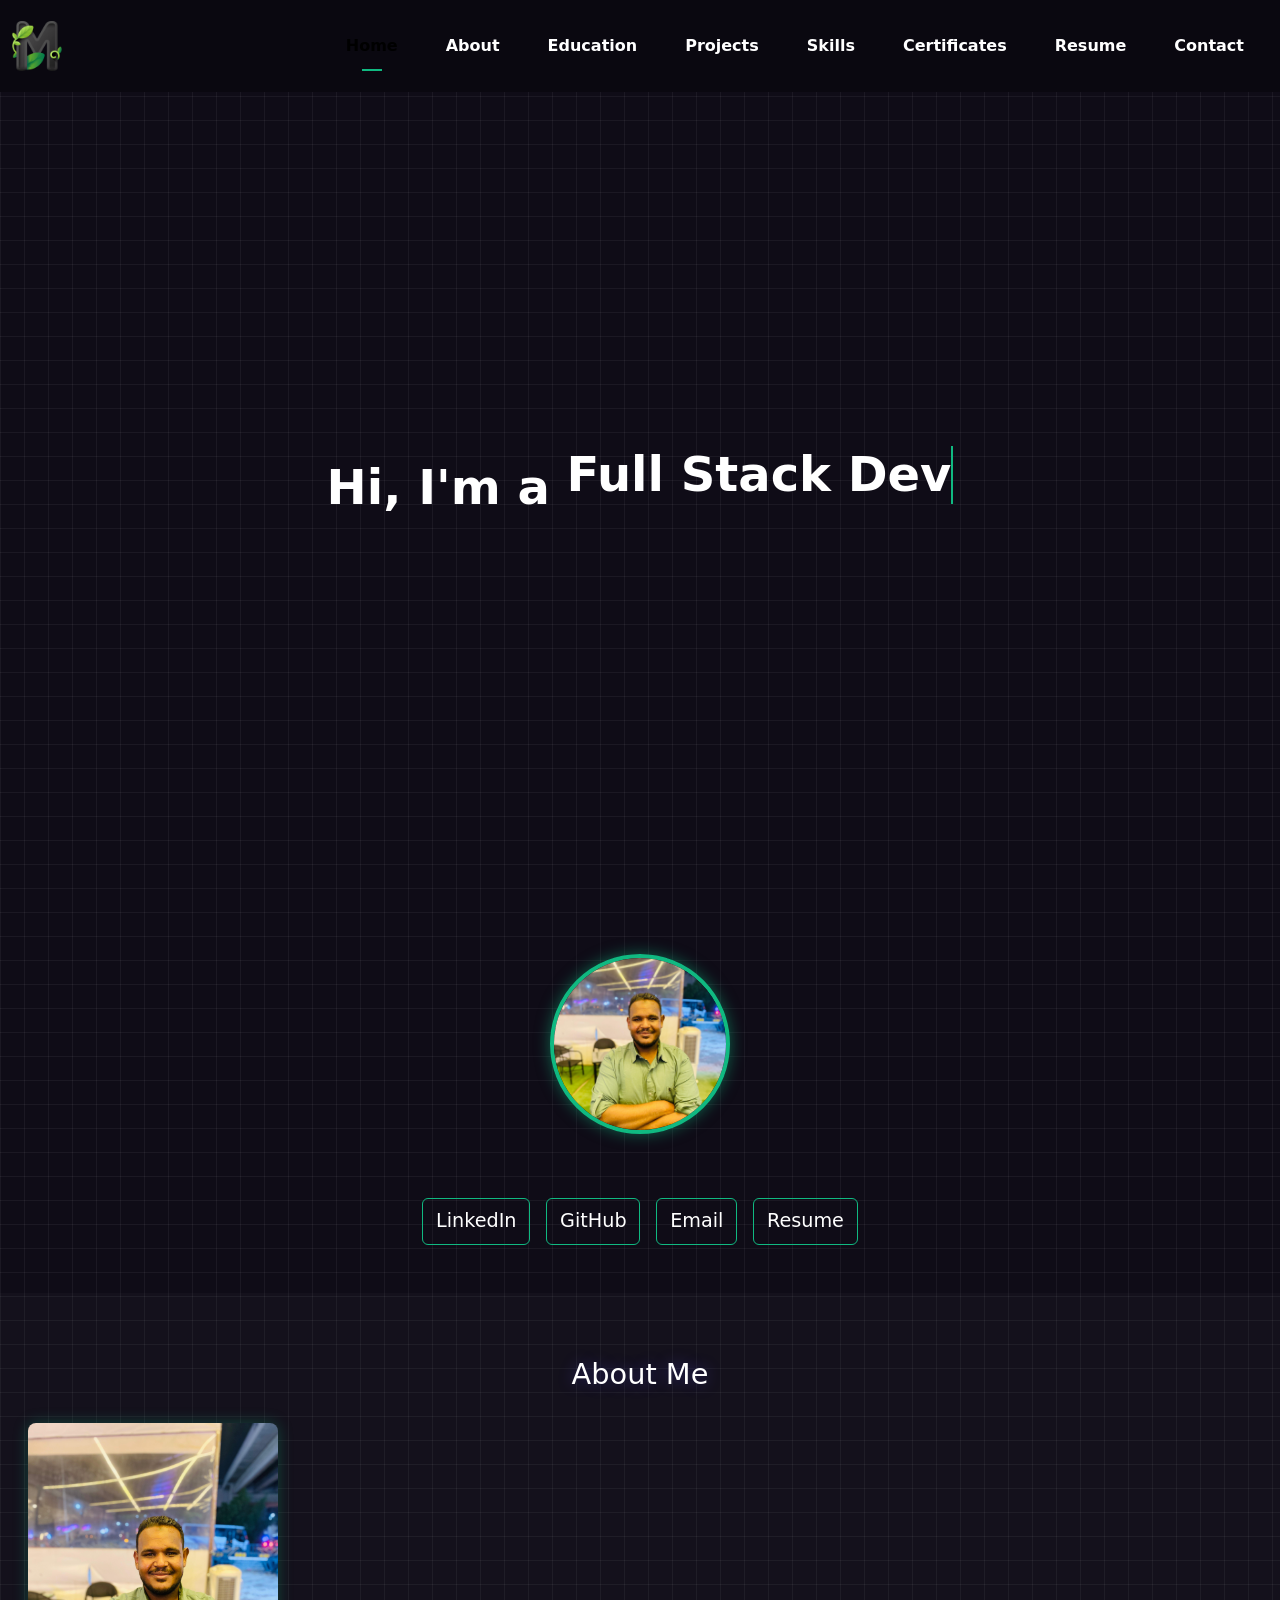
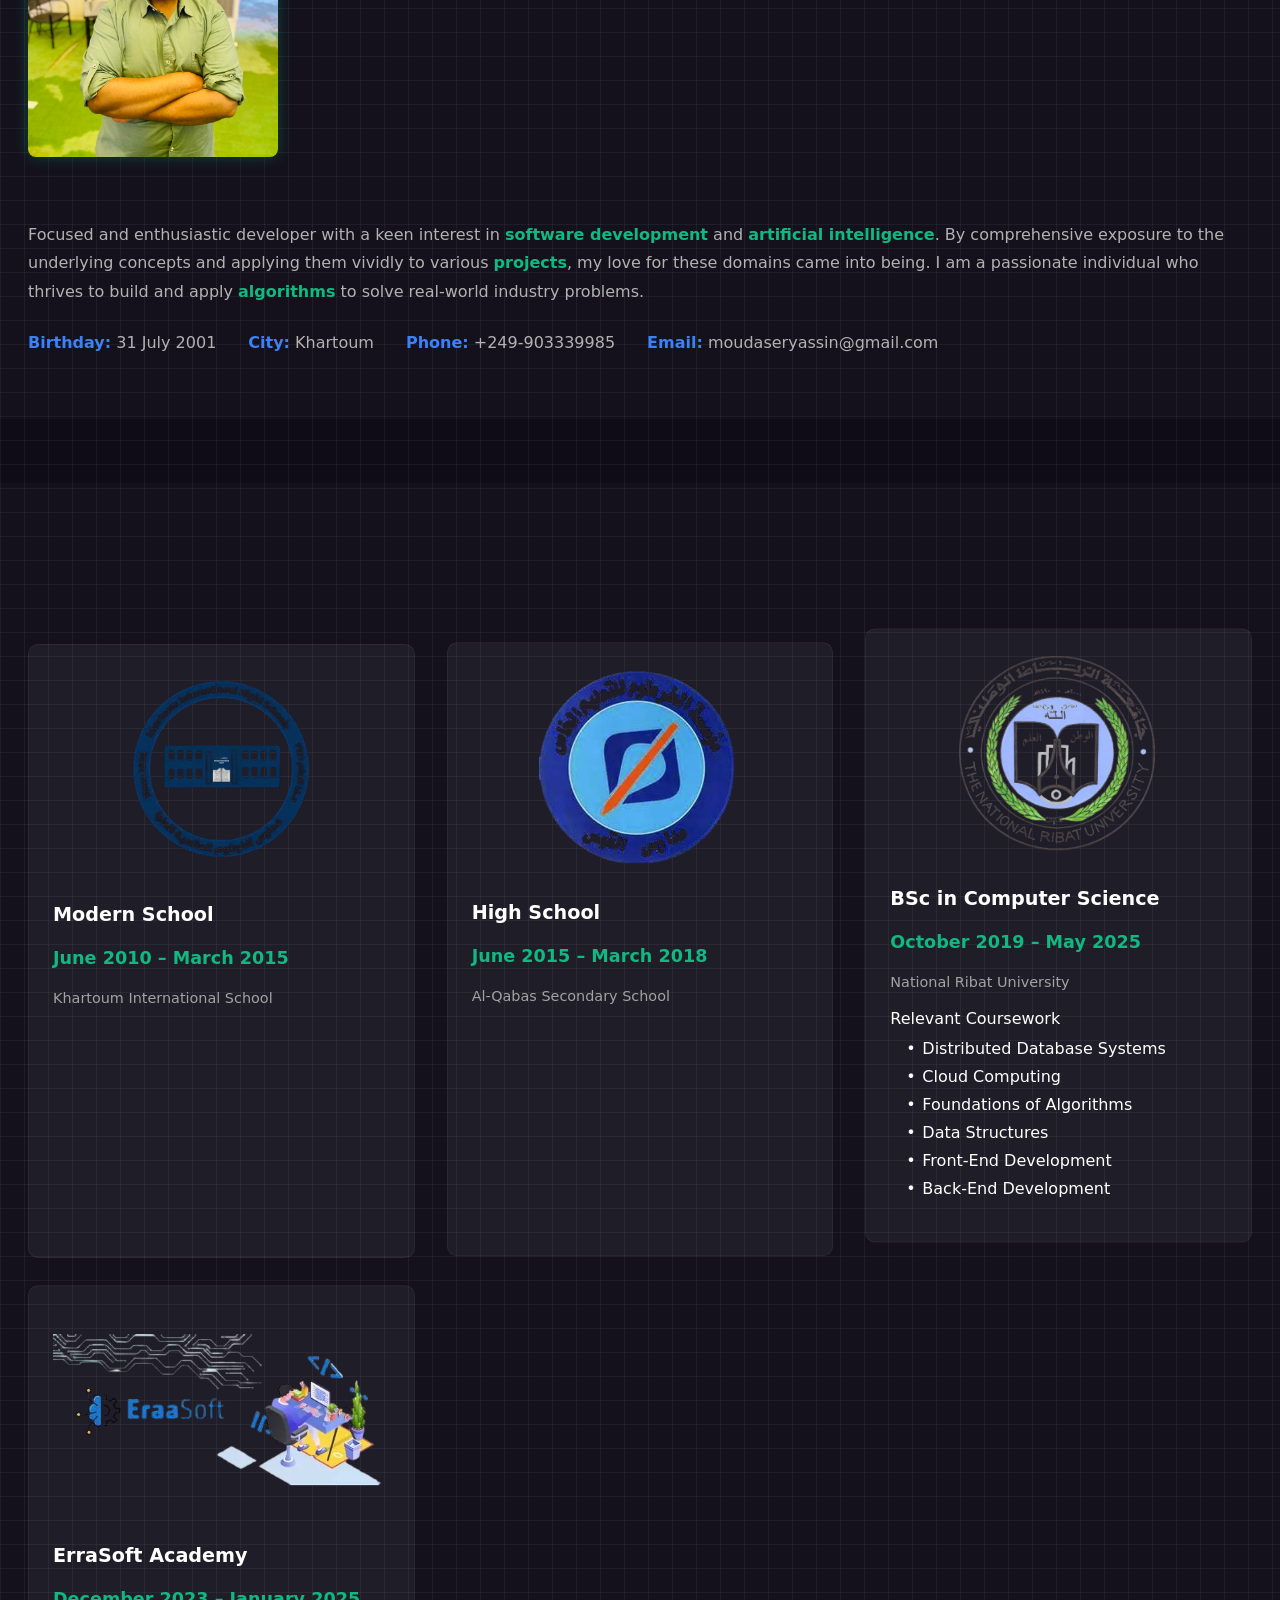
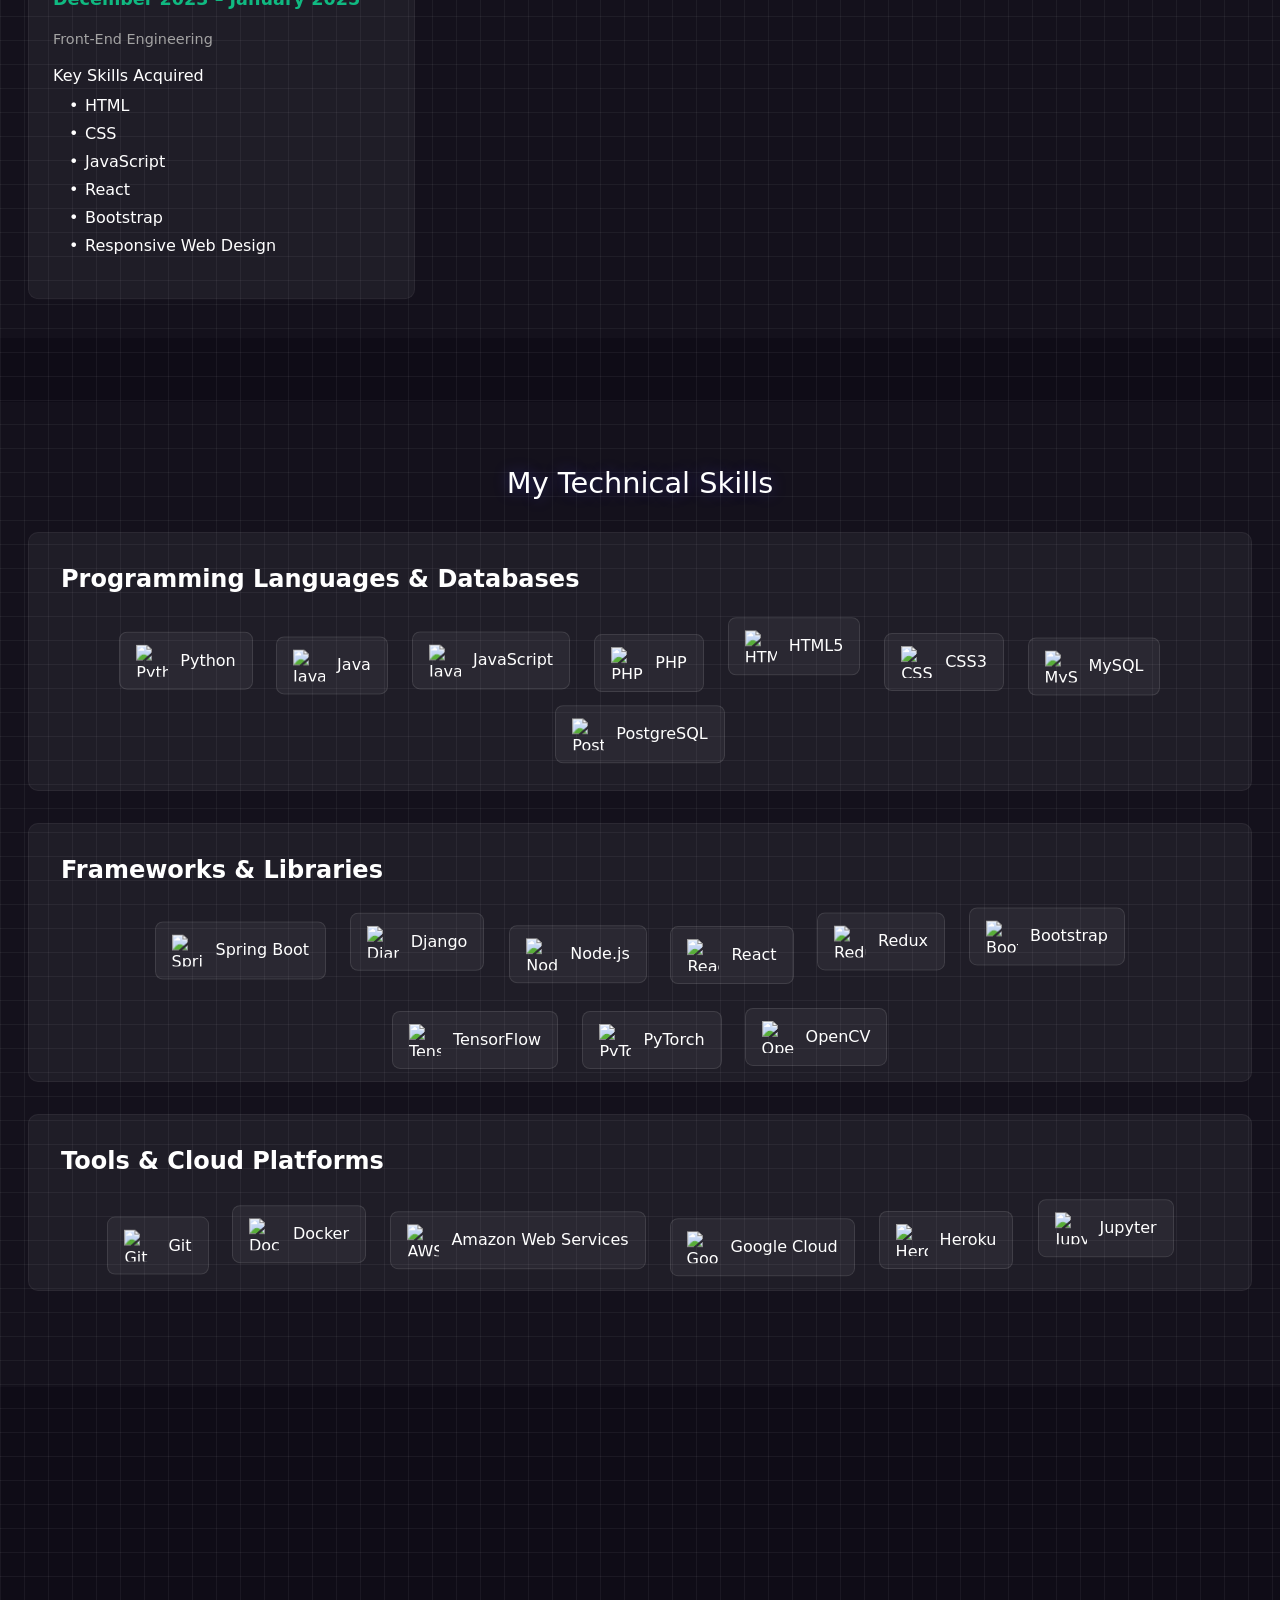
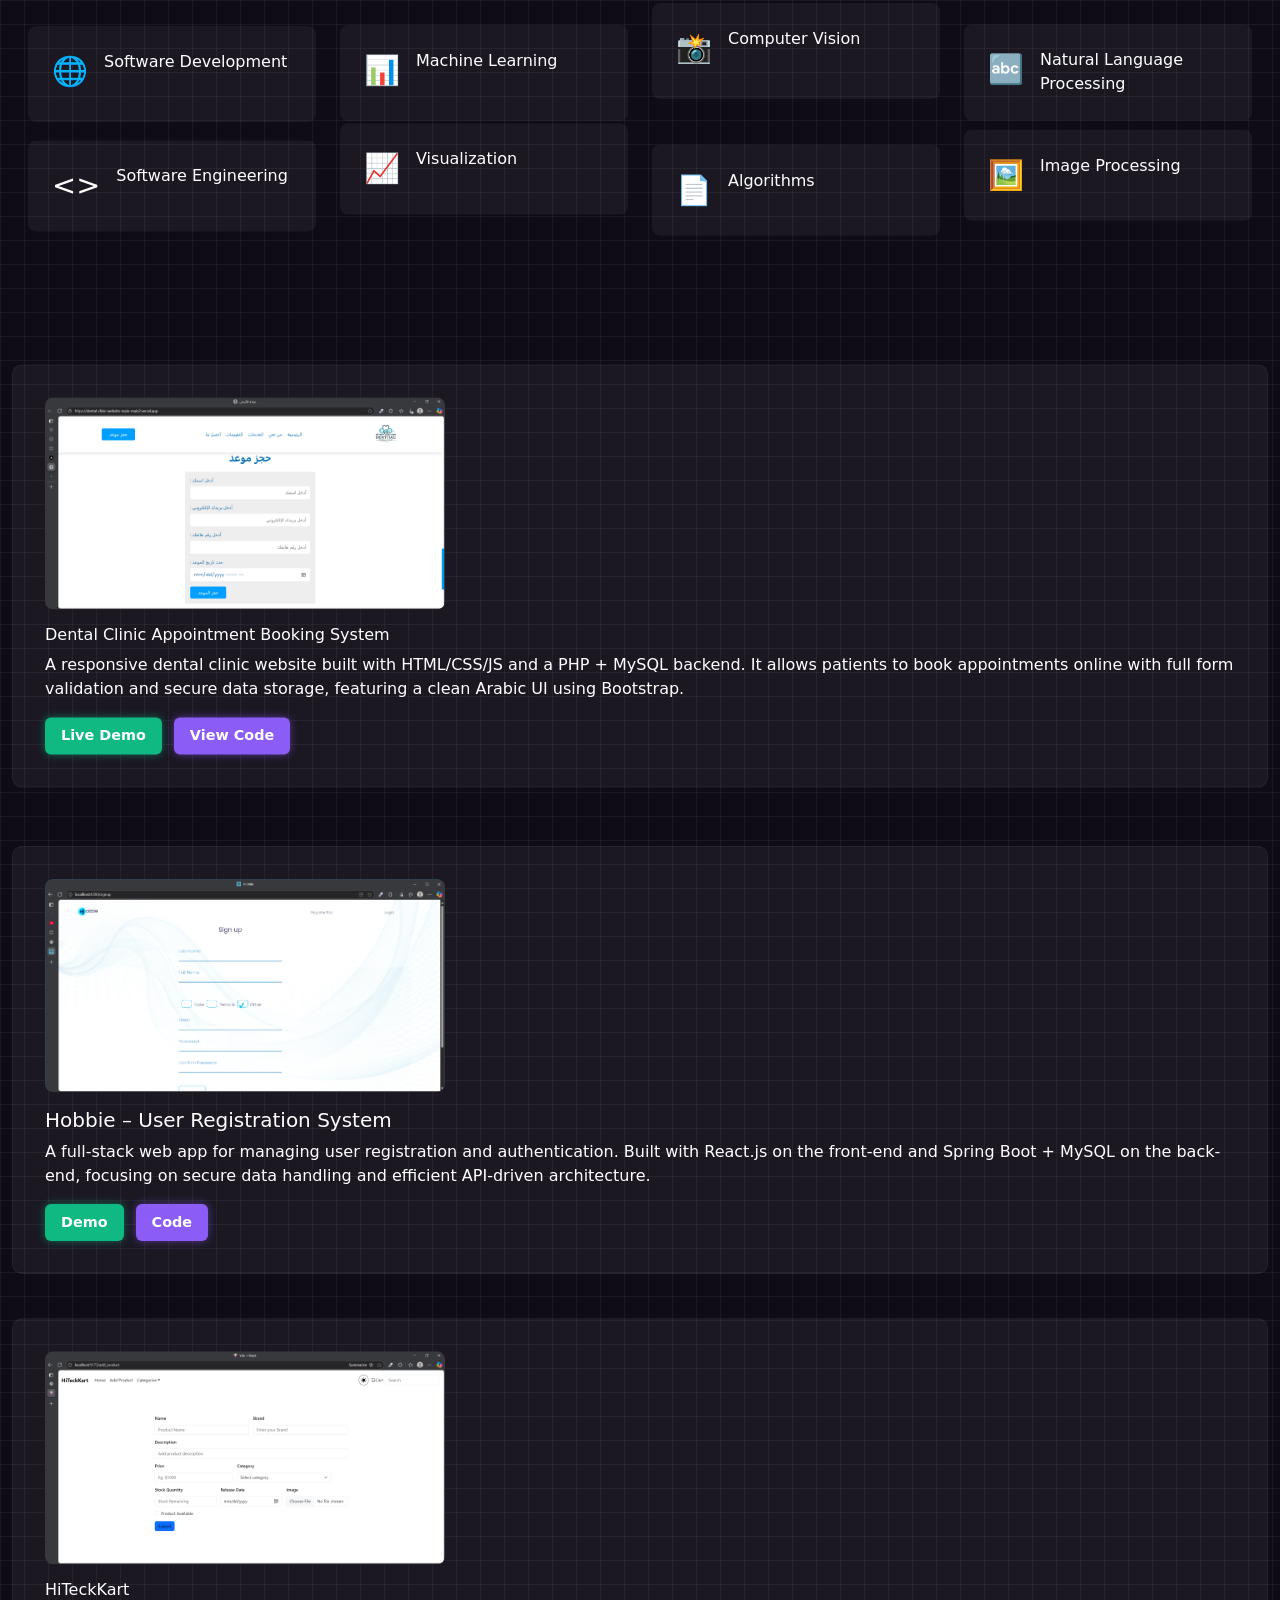
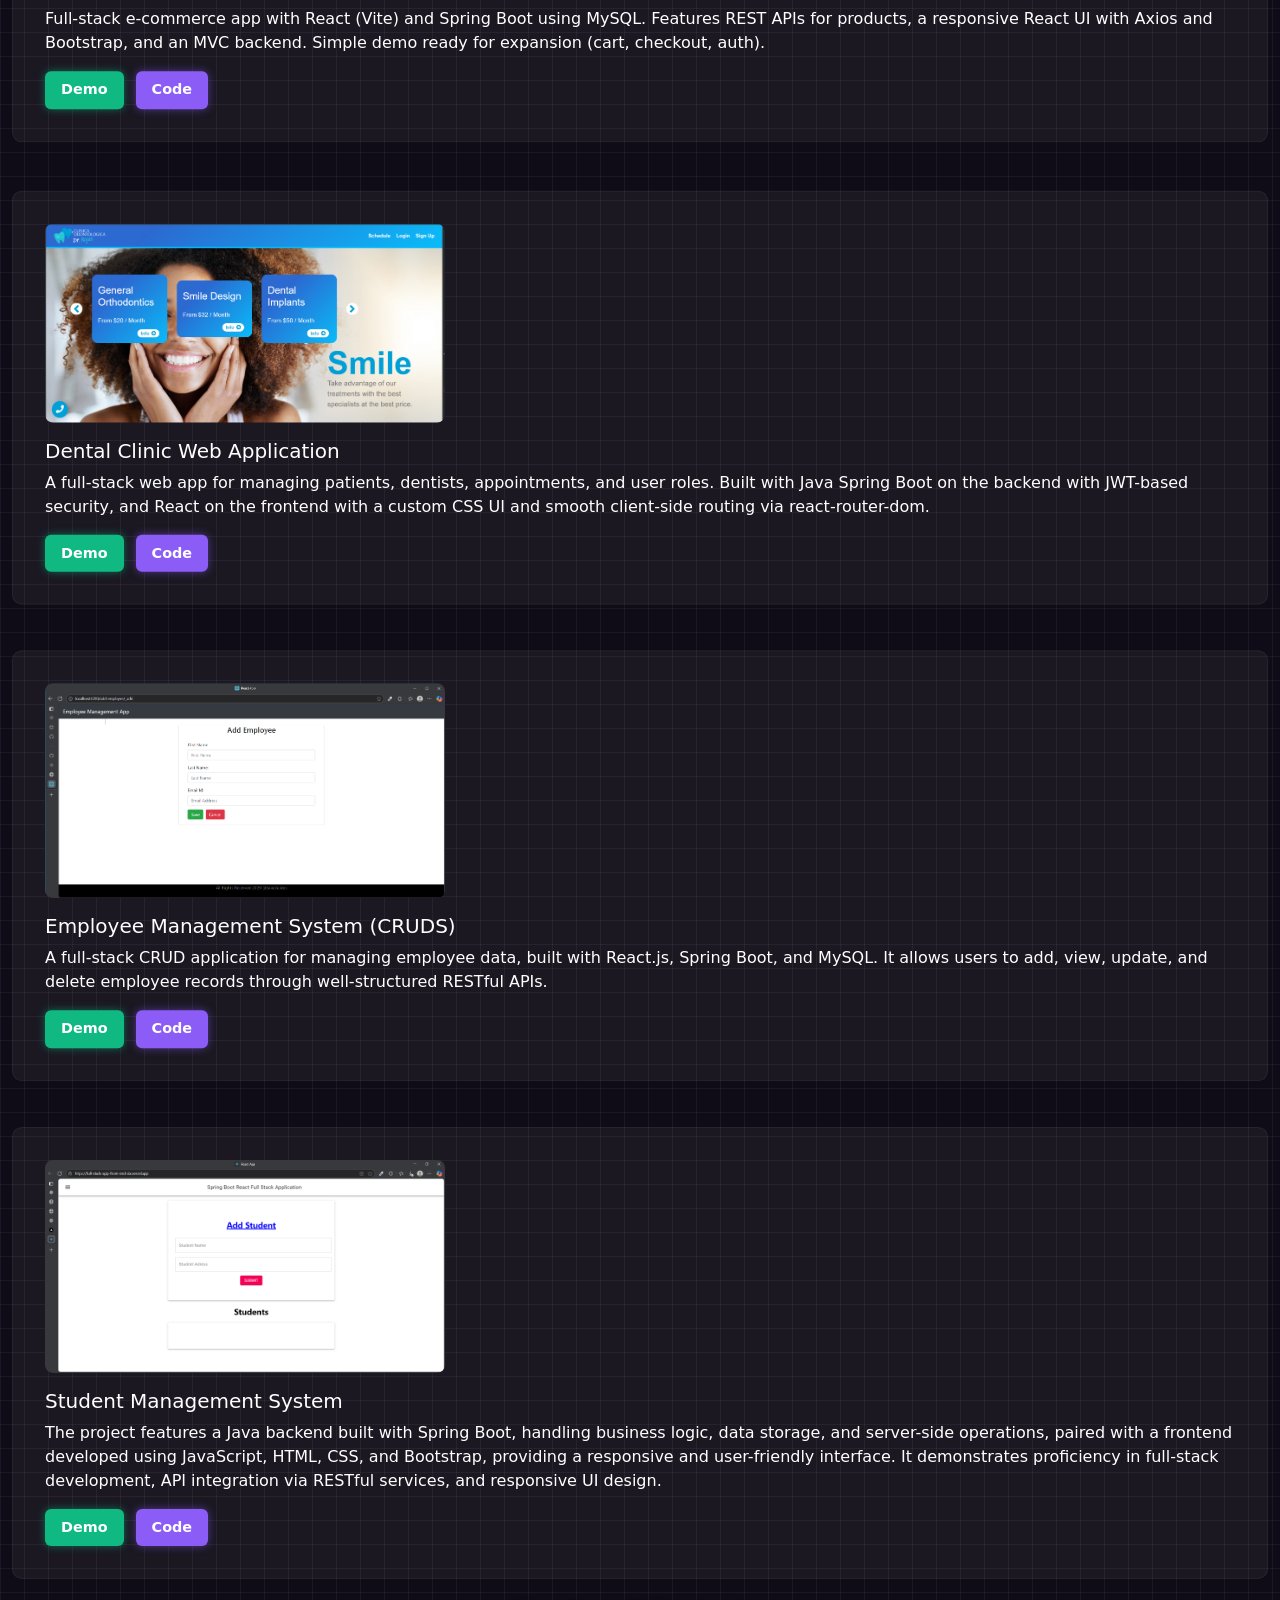
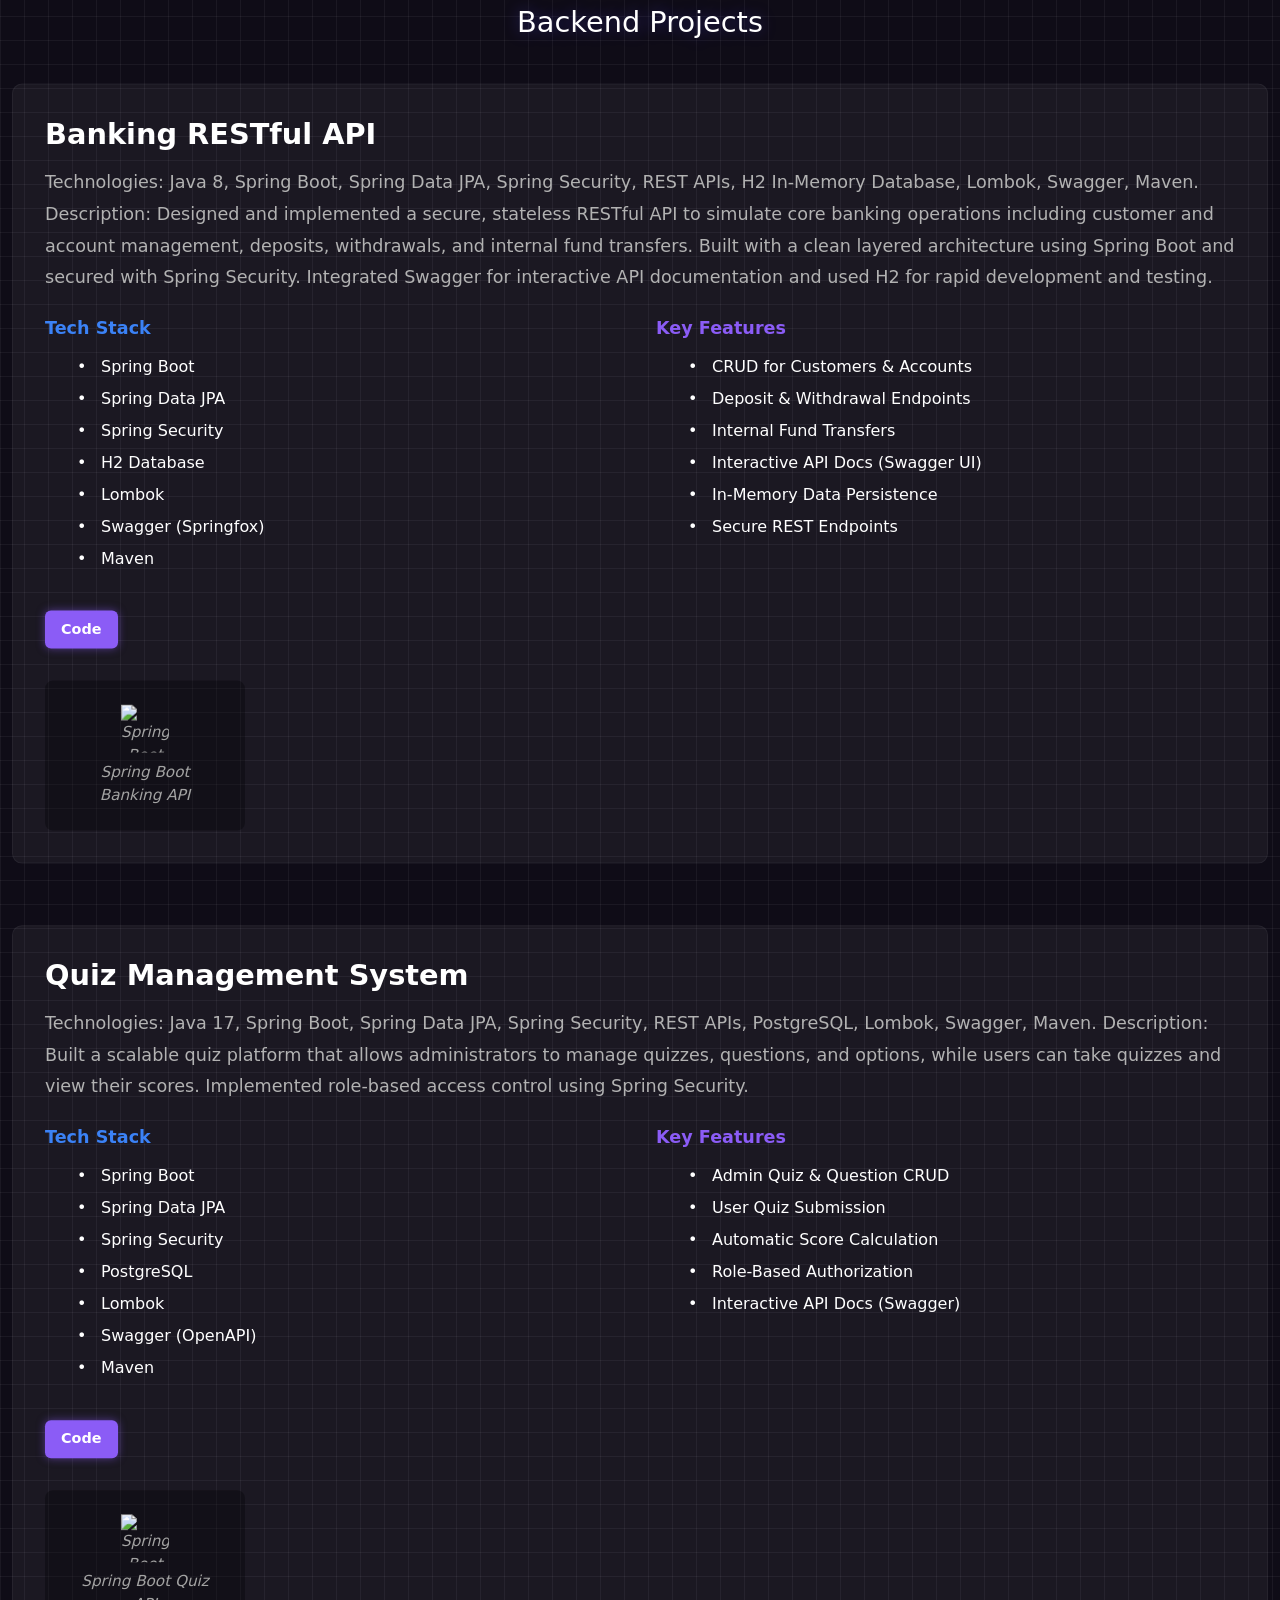
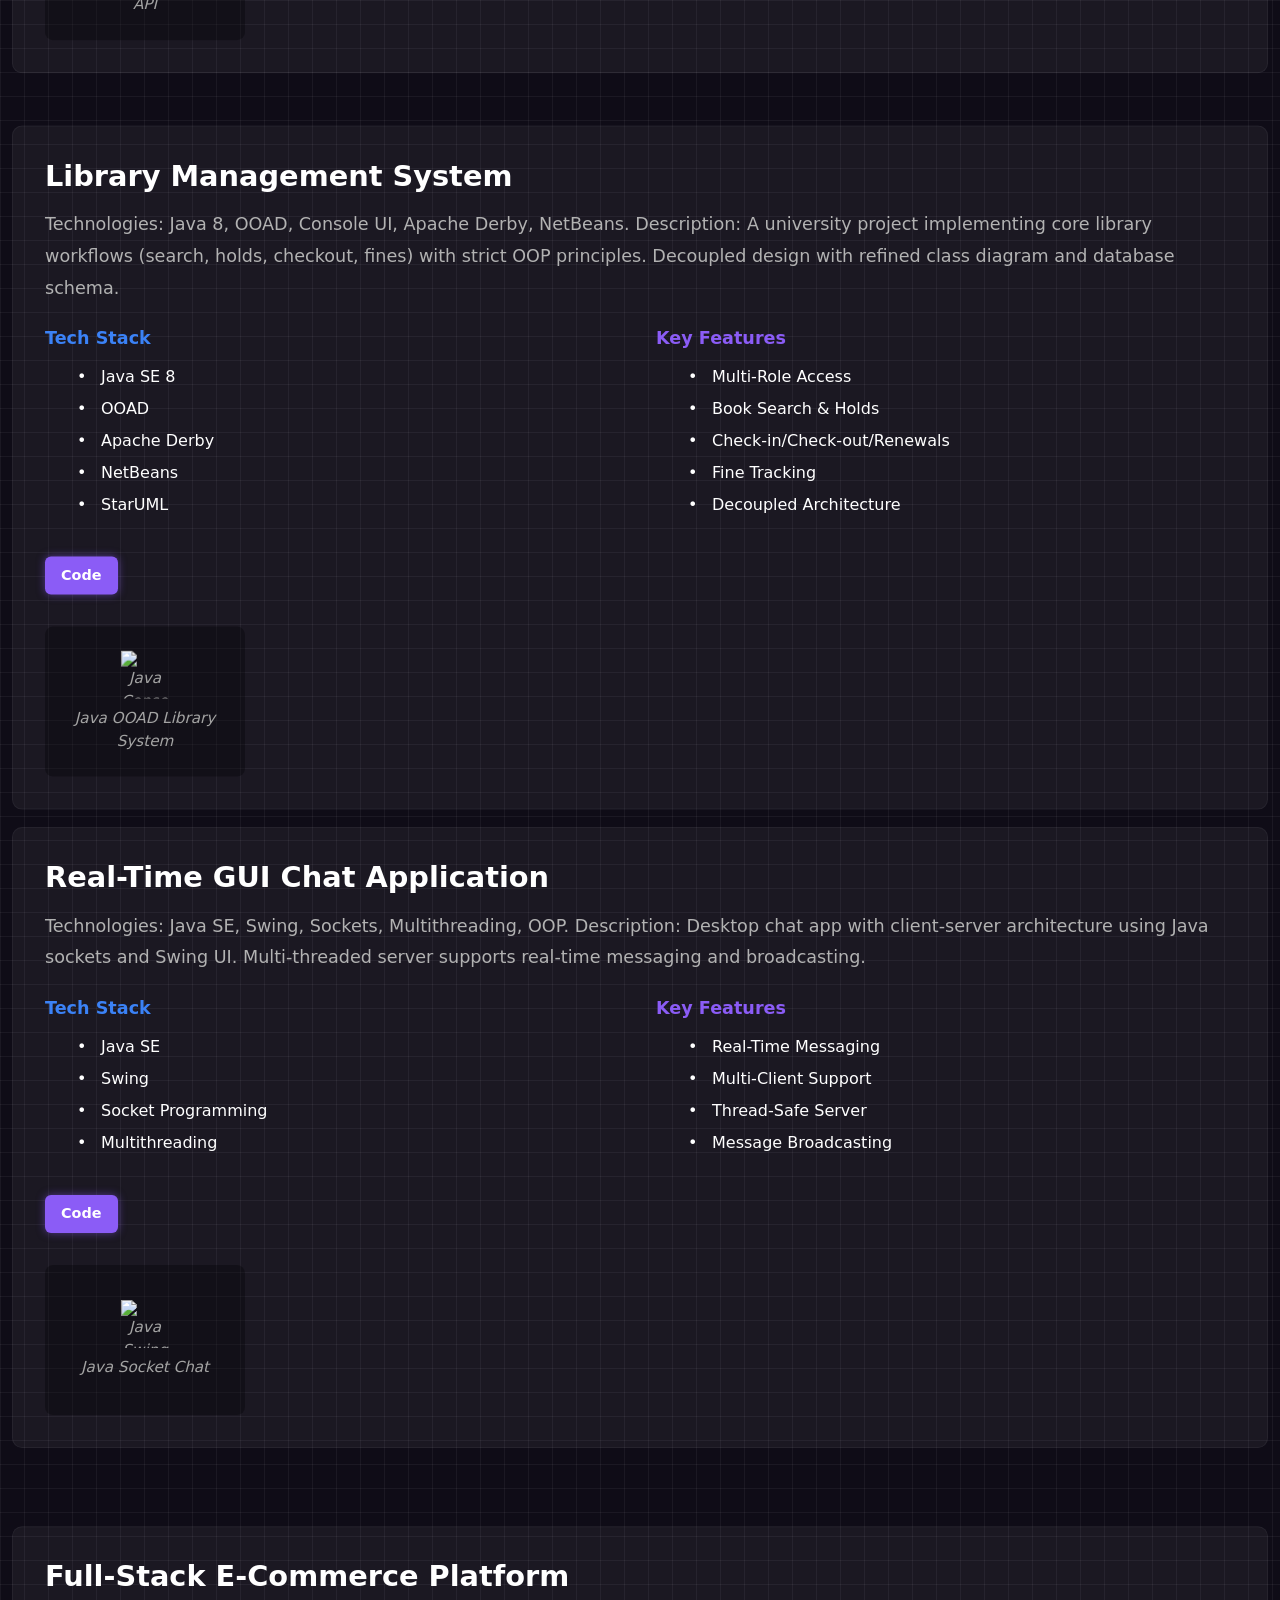
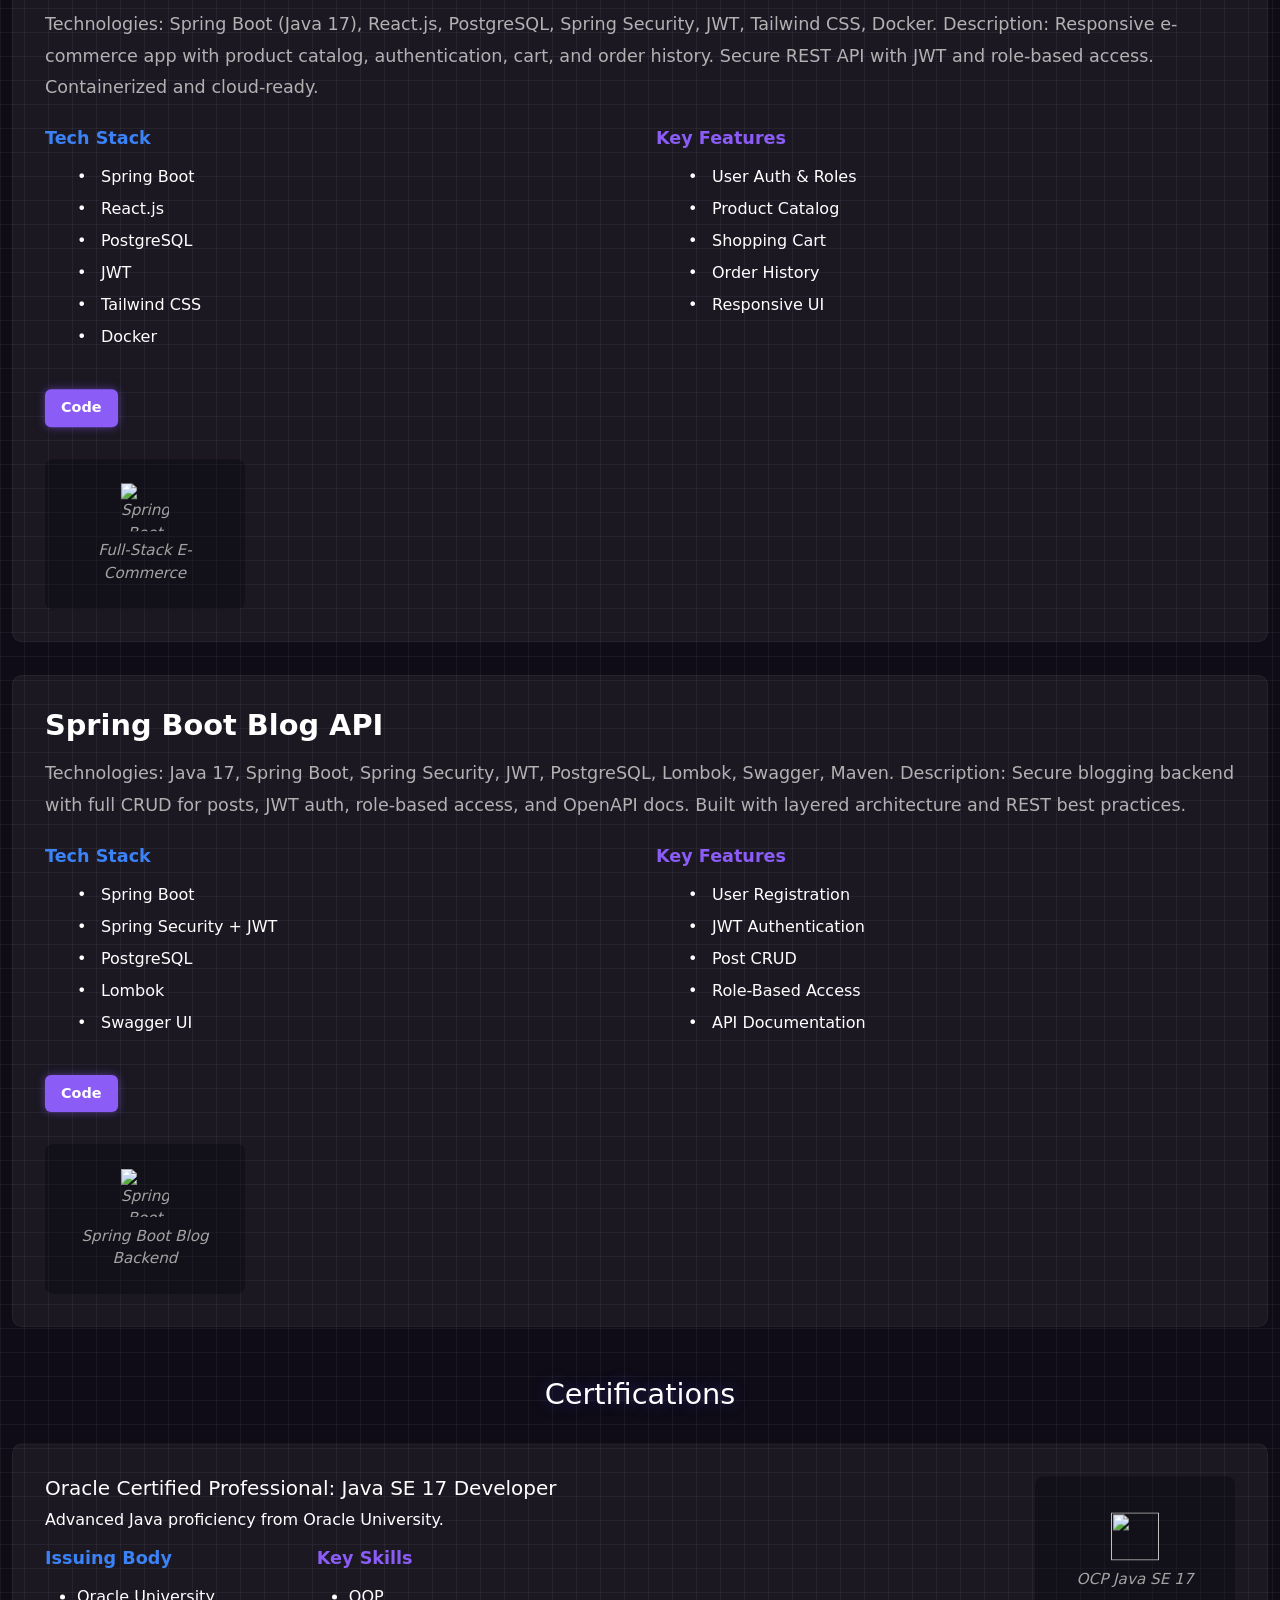
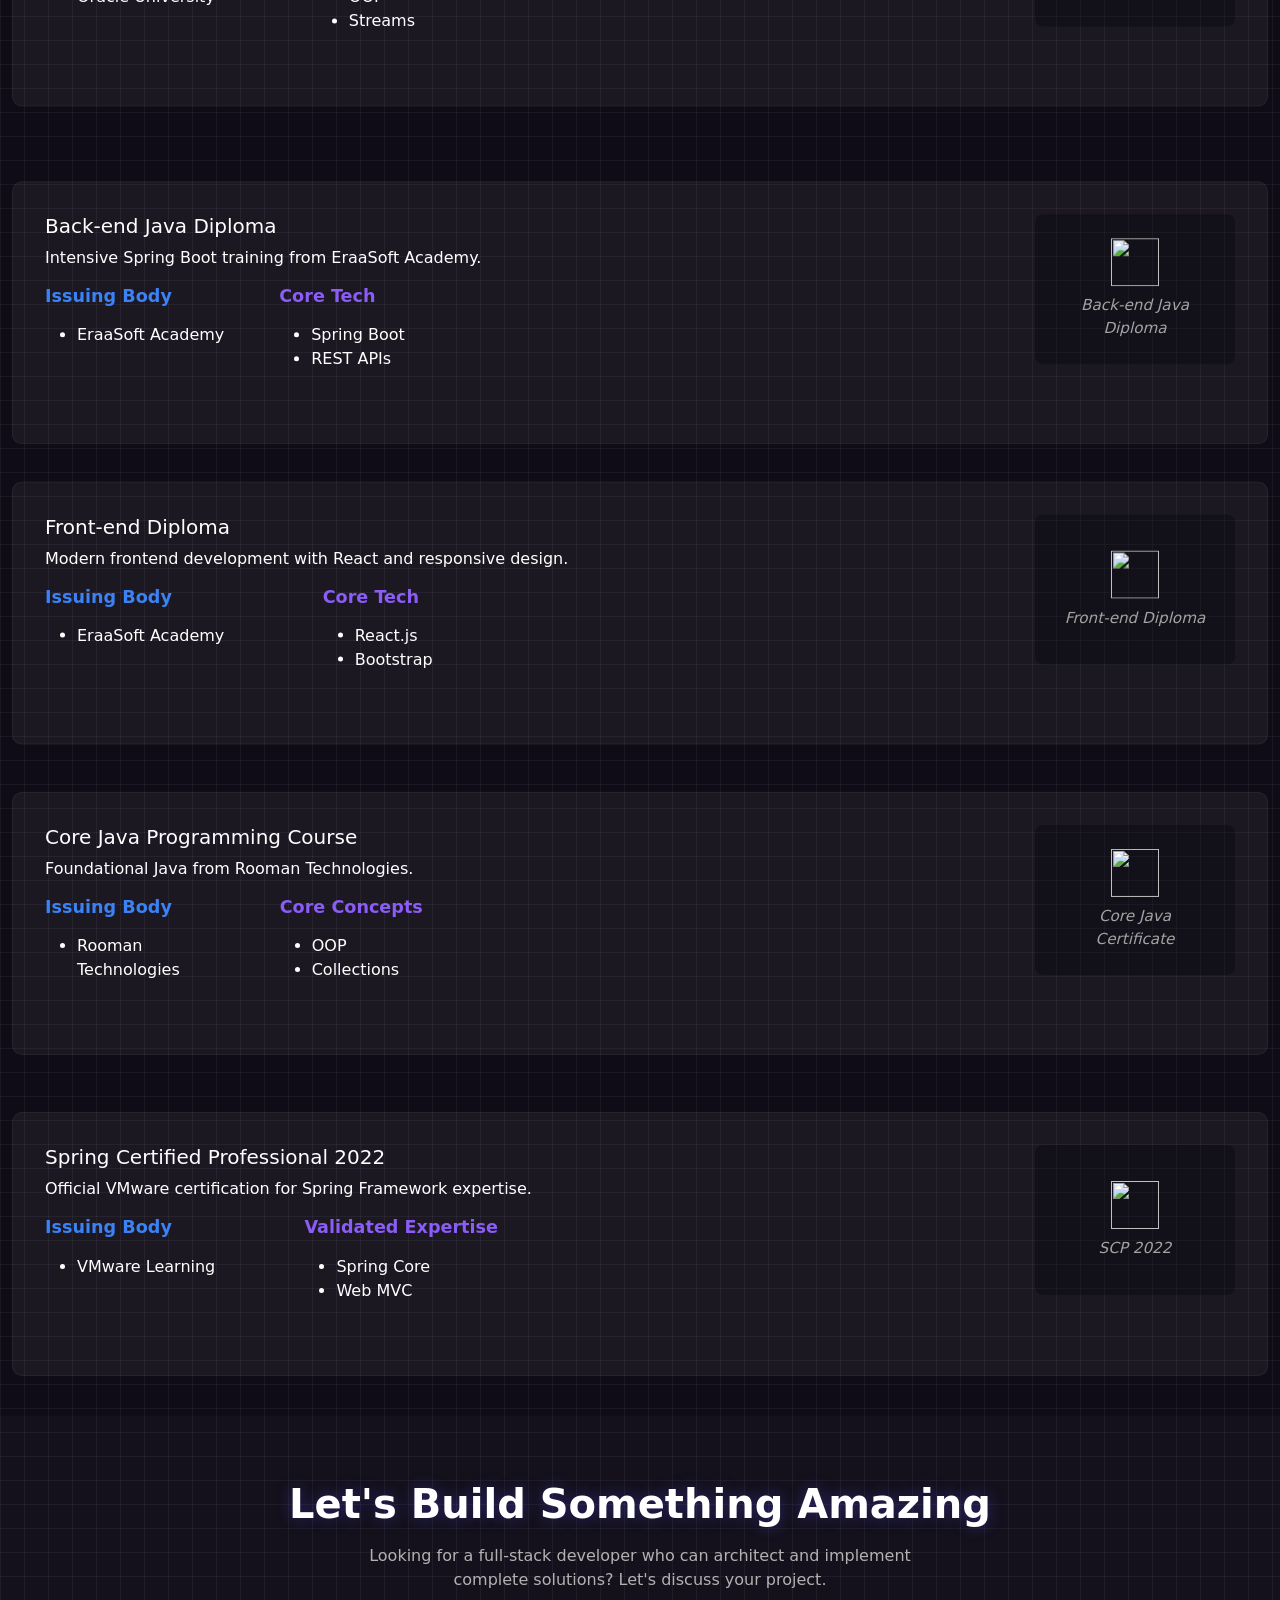
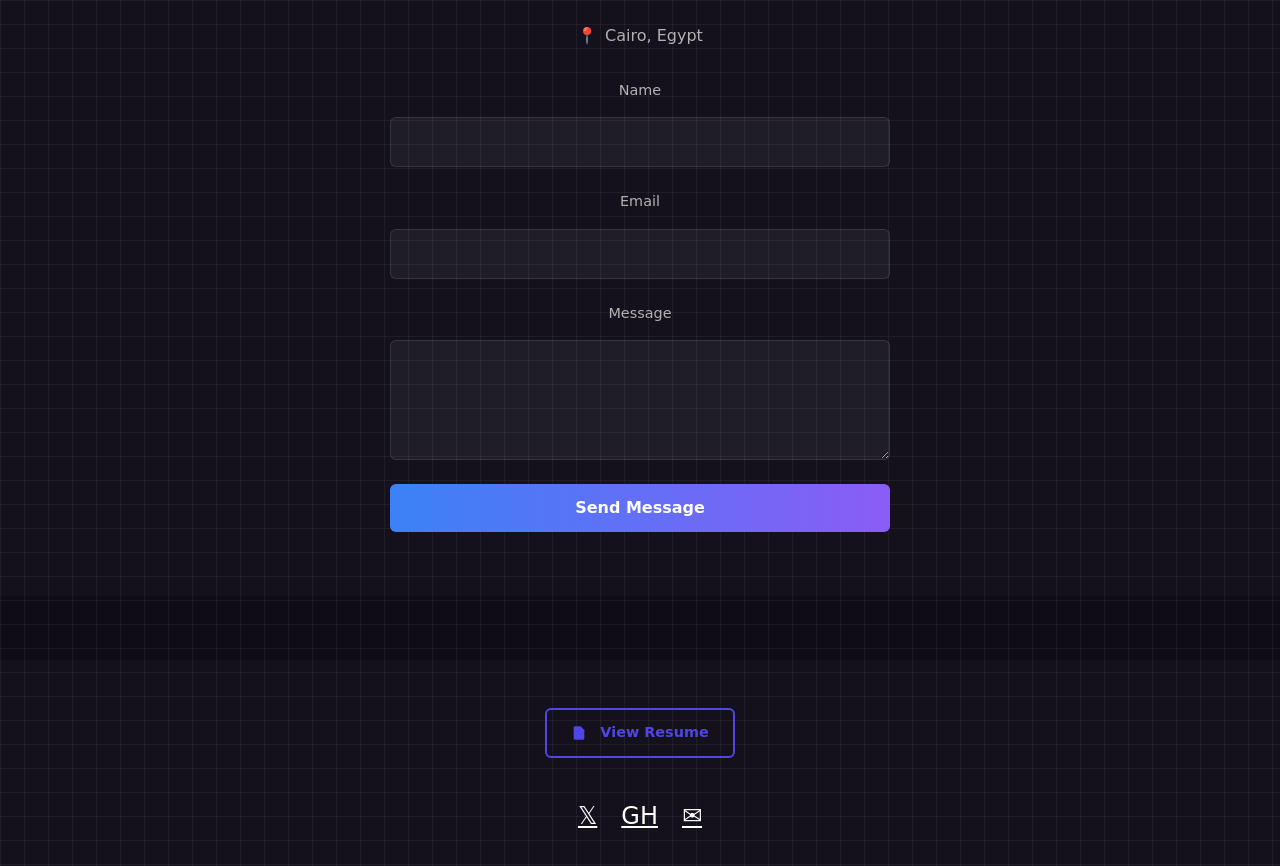
==== commit c321c87b: "editing my new protofollio" ====
--- a/index.html
+++ b/index.html
@@ -4,20 +4,18 @@
     <meta charset="UTF-8" />
     <meta name="viewport" content="width=device-width, initial-scale=1.0" />
     <title>My Portfolio</title>
-
     <!-- Bootstrap CSS -->
     <link
       href="https://cdn.jsdelivr.net/npm/bootstrap@5.3.0/dist/css/bootstrap.min.css"
       rel="stylesheet"
     />
-
     <!-- AOS Animation CSS -->
     <link
       href="https://cdn.jsdelivr.net/npm/aos@2.3.4/dist/aos.css"
       rel="stylesheet"
     />
-    <link rel="stylesheet" href="/css/style.css" />
-    <!--<style>
+    <style>
+      /* ========== VARIABLES ========== */
       :root {
         --dark: #0f0c17;
         --darker: #0a0810;
@@ -29,13 +27,12 @@
         --teal: #10b981;
         --grid-line: rgba(255, 255, 255, 0.05);
       }
-
+      /* ========== BASE STYLES ========== */
       * {
         margin: 0;
         padding: 0;
         box-sizing: border-box;
       }
-
       body {
         background-color: var(--dark);
         color: var(--light);
@@ -45,39 +42,58 @@
         background-size: 24px 24px;
         padding-top: 80px;
       }
-
       .container {
         max-width: 1400px;
         margin: 0 auto;
       }
-
       section {
         margin-bottom: 4rem;
       }
-
       h2 {
         font-size: 1.8rem;
         margin-bottom: 2rem;
         text-align: center;
+        color: var(--light);
+        text-shadow: 0 0 15px rgba(79, 70, 229, 0.4);
         opacity: 0;
-      }
-
-      /* Navbar */
+        transform: translateY(20px);
+        transition: opacity 0.8s ease, transform 0.8s ease;
+      }
+      h2.visible {
+        opacity: 1;
+        transform: translateY(0);
+      }
+      /* ========== NAVBAR ========== */
       .navbar {
-        background-color: var(--darker) !important;
-        padding-top: 1rem;
-        padding-bottom: 1rem;
-      }
-      .navbar .navbar-brand,
-      .navbar .nav-link {
-        color: var(--light) !important;
+        background-color: var(--darker);
+        padding: 1rem 0;
+        position: fixed;
+        top: 0;
+        width: 100%;
+        z-index: 1000;
+      }
+      .nav-link {
+        color: var(--light);
         font-weight: 600;
-      }
-      .navbar .nav-link:hover {
-        color: var(--teal) !important;
-      }
-
-      /* Hero */
+        margin: 0 1rem;
+        text-decoration: none;
+        position: relative;
+      }
+      .nav-link:hover,
+      .nav-link.active {
+        color: var(--teal);
+      }
+      .nav-link.active::after {
+        content: "";
+        position: absolute;
+        bottom: -5px;
+        left: 50%;
+        transform: translateX(-50%);
+        width: 20px;
+        height: 2px;
+        background-color: var(--teal);
+      }
+      /* ========== HERO ========== */
       .hero {
         height: 90vh;
         display: flex;
@@ -96,16 +112,13 @@
         height: 40px;
         margin-top: 15px;
       }
-
-      /* Typing animation */
       .typed-text {
         border-right: 2px solid var(--teal);
         white-space: nowrap;
         overflow: hidden;
         display: inline-block;
       }
-
-      /* Image Section */
+      /* ========== PROFILE IMAGE ========== */
       #profile-image {
         display: flex;
         justify-content: center;
@@ -123,8 +136,7 @@
       #profile-image img:hover {
         transform: scale(1.1);
       }
-
-      /* Social Buttons */
+      /* ========== SOCIAL BUTTONS ========== */
       .social-buttons {
         display: flex;
         justify-content: center;
@@ -145,8 +157,228 @@
         background-color: var(--teal);
         color: var(--dark);
       }
-
-      /* Project Card Base */
+      /* ========== ABOUT ========== */
+      .about-section {
+        padding: 4rem 1rem;
+        background-color: rgba(255, 255, 255, 0.02);
+      }
+      .about-content {
+        display: flex;
+        gap: 4rem;
+        align-items: center;
+        flex-wrap: wrap;
+        opacity: 0;
+        transform: translateY(30px);
+        transition: 0.8s ease;
+      }
+      .about-content.visible {
+        opacity: 1;
+        transform: translateY(0);
+      }
+      .about-photo img {
+        width: 250px;
+        border-radius: 8px;
+        box-shadow: 0 0 15px rgba(16, 185, 128, 0.3);
+      }
+      .about-text p {
+        line-height: 1.8;
+        color: #b2b2b2;
+      }
+      .tech-keyword {
+        color: var(--teal);
+        font-weight: 600;
+      }
+      .personal-info {
+        display: flex;
+        flex-wrap: wrap;
+        gap: 2rem;
+        margin-top: 1.5rem;
+      }
+      .info-item {
+        color: #b2b2b2;
+      }
+      .info-item strong {
+        color: var(--blue);
+      }
+      /* ========== EDUCATION ========== */
+      .education-section {
+        padding: 4rem 1rem;
+        background-color: rgba(255, 255, 255, 0.02);
+      }
+      .education-grid {
+        display: grid;
+        grid-template-columns: repeat(auto-fit, minmax(300px, 1fr));
+        gap: 2rem;
+        margin-top: 2rem;
+      }
+      .education-card {
+        background: rgba(255, 255, 255, 0.05);
+        border-radius: 10px;
+        padding: 1.5rem;
+        border: 1px solid rgba(255, 255, 255, 0.05);
+        transition: all 0.3s ease;
+        display: flex;
+        flex-direction: column;
+        gap: 1rem;
+        opacity: 0;
+        transform: translateY(30px);
+        transition: opacity 0.6s ease, transform 0.6s ease;
+      }
+      .education-card.visible {
+        opacity: 1;
+        transform: translateY(0);
+      }
+      .education-card:hover {
+        transform: translateY(-5px);
+        box-shadow: 0 10px 25px rgba(0, 0, 0, 0.3);
+      }
+      .education-logo {
+        width: 100%;
+        height: 200px;
+        object-fit: contain;
+        border-radius: 8px;
+        margin-bottom: 1rem;
+      }
+      .education-title {
+        font-size: 1.2rem;
+        font-weight: 600;
+        color: var(--light);
+      }
+      .education-period {
+        font-size: 1.1rem;
+        color: var(--teal);
+        font-weight: 600;
+      }
+      .education-school {
+        font-size: 0.9rem;
+        color: var(--gray);
+      }
+      .education-coursework h4 {
+        font-size: 1rem;
+        margin-bottom: 0.5rem;
+        color: var(--light);
+      }
+      .education-coursework ul {
+        list-style: none;
+        padding-left: 1rem;
+      }
+      .education-coursework li {
+        margin-bottom: 0.25rem;
+        padding-left: 1rem;
+        position: relative;
+      }
+      .education-coursework li::before {
+        content: "•";
+        position: absolute;
+        left: 0;
+        color: var(--light);
+      }
+      /* ========== SKILLS ========== */
+      .skills-section {
+        padding: 4rem 1rem;
+        background-color: rgba(255, 255, 255, 0.02);
+      }
+      .skills-category {
+        background: rgba(255, 255, 255, 0.05);
+        border-radius: 10px;
+        padding: 2rem;
+        margin-bottom: 2rem;
+        border: 1px solid rgba(255, 255, 255, 0.05);
+        opacity: 0;
+        transform: translateY(30px);
+        transition: opacity 0.6s ease, transform 0.6s ease;
+      }
+      .skills-category.visible {
+        opacity: 1;
+        transform: translateY(0);
+      }
+      .skills-category h3 {
+        font-size: 1.5rem;
+        margin-bottom: 1.5rem;
+        color: var(--light);
+        font-weight: 600;
+      }
+      .skills-grid {
+        display: flex;
+        flex-wrap: wrap;
+        gap: 1.5rem;
+        justify-content: center;
+      }
+      .skill-item {
+        display: flex;
+        align-items: center;
+        gap: 0.75rem;
+        padding: 0.75rem 1rem;
+        background: rgba(255, 255, 255, 0.05);
+        border-radius: 8px;
+        border: 1px solid rgba(255, 255, 255, 0.1);
+        transition: all 0.3s ease;
+        opacity: 0;
+        transform: translateY(20px);
+      }
+      .skill-item.visible {
+        opacity: 1;
+        transform: translateY(0);
+        transition-delay: calc(var(--index) * 0.05s);
+      }
+      .skill-icon {
+        width: 32px;
+        height: 32px;
+        display: flex;
+        align-items: center;
+        justify-content: center;
+      }
+      .skill-icon img {
+        width: 100%;
+        height: 100%;
+        object-fit: contain;
+        filter: brightness(0) invert(1);
+      }
+      .skill-name {
+        font-size: 1rem;
+        font-weight: 500;
+        color: var(--light);
+      }
+      /* ========== INTERESTS ========== */
+      .interests-section {
+        padding: 4rem 1rem;
+      }
+      .interests-title {
+        font-size: 1.8rem;
+        margin-bottom: 3rem;
+        font-weight: 700;
+        color: var(--primary);
+        opacity: 0;
+        transform: translateY(20px);
+        transition: 0.8s ease;
+      }
+      .interests-title.visible {
+        opacity: 1;
+        transform: translateY(0);
+      }
+      .interests-grid {
+        display: grid;
+        grid-template-columns: repeat(auto-fit, minmax(250px, 1fr));
+        gap: 1.5rem;
+      }
+      .interest-card {
+        background: rgba(255, 255, 255, 0.05);
+        border-radius: 8px;
+        padding: 1.5rem;
+        display: flex;
+        gap: 1rem;
+        opacity: 0;
+        transform: translateY(20px);
+        transition: 0.3s ease;
+      }
+      .interest-card.visible {
+        opacity: 1;
+        transform: translateY(0);
+      }
+      .interest-icon {
+        font-size: 1.8rem;
+      }
+      /* ========== PROJECT CARDS ========== */
       .project-card.full {
         background: rgba(255, 255, 255, 0.05);
         border-radius: 10px;
@@ -156,8 +388,14 @@
         flex-direction: column;
         gap: 2rem;
         border: 1px solid rgba(255, 255, 255, 0.05);
-      }
-
+        opacity: 0;
+        transform: translateY(30px);
+        transition: opacity 0.6s ease, transform 0.6s ease;
+      }
+      .project-card.full.visible {
+        opacity: 1;
+        transform: translateY(0);
+      }
       .project-header {
         display: flex;
         justify-content: space-between;
@@ -165,37 +403,27 @@
         gap: 2rem;
         flex-wrap: wrap;
       }
-
-      .project-info {
-        flex: 1;
-        min-width: 300px;
-      }
-
       .project-title.full {
         font-size: 1.8rem;
         margin-bottom: 1rem;
         font-weight: 700;
       }
-
       .project-description.full {
         margin-bottom: 1.5rem;
         color: #b2b2b2;
         line-height: 1.8;
         font-size: 1.1rem;
       }
-
       .project-details {
         display: flex;
         gap: 2rem;
         margin-bottom: 1.5rem;
         flex-wrap: wrap;
       }
-
       .project-column {
         flex: 1;
         min-width: 200px;
       }
-
       .project-column h3 {
         color: var(--blue);
         margin-bottom: 1rem;
@@ -208,7 +436,6 @@
       .project-column:nth-child(3) h3 {
         color: var(--teal);
       }
-
       .project-list {
         list-style: none;
       }
@@ -223,115 +450,11 @@
         left: 0;
         color: var(--light);
       }
-
-      /* ENLARGED architecture diagrams */
-      .architecture-diagram,
-      .backend-diagram {
-        background: rgba(0, 0, 0, 0.3);
-        border-radius: 8px;
-        padding: 1.5rem;
-        min-height: 400px;
-        display: flex;
-        align-items: center;
-        justify-content: center;
-        flex: 0 0 420px;
-      }
-
-      .backend-diagram {
-        color: var(--gray);
-        font-style: italic;
-        font-size: 1.1rem;
-        text-align: center;
-        align-items: center;
-        justify-content: center;
-        flex-direction: column;
-        gap: 1rem;
-      }
-
-      .diagram-title {
-        position: absolute;
-        top: 1rem;
-        left: 1.5rem;
-        font-size: 0.9rem;
-        color: #b2b2b2;
-      }
-
-      .diagram-container {
-        width: 100%;
-        height: 100%;
-        display: flex;
-        align-items: center;
-        justify-content: center;
-      }
-
-      .architecture-flow {
-        display: flex;
-        flex-direction: column;
-        align-items: center;
-        gap: 1.25rem;
-        width: 100%;
-        max-width: 500px;
-      }
-
-      .flow-node {
-        width: 100%;
-        padding: 0.85rem 1.2rem;
-        border-radius: 8px;
-        text-align: center;
-        font-size: 0.95rem;
-        font-weight: 600;
-        background: rgba(255, 255, 255, 0.05);
-        border: 1px solid rgba(255, 255, 255, 0.1);
-        transition: all 0.3s ease;
-      }
-      .flow-node:hover {
-        transform: scale(1.02);
-        box-shadow: 0 0 15px rgba(255, 255, 255, 0.1);
-      }
-
-      .flow-node:nth-child(1),
-      .flow-node:nth-child(4) {
-        background: linear-gradient(
-          90deg,
-          rgba(9, 132, 227, 0.2),
-          rgba(9, 132, 227, 0.1)
-        );
-        border-color: rgba(9, 132, 227, 0.3);
-        color: #0984e3;
-      }
-      .flow-node:nth-child(2),
-      .flow-node:nth-child(5) {
-        background: linear-gradient(
-          90deg,
-          rgba(108, 92, 231, 0.2),
-          rgba(108, 92, 231, 0.1)
-        );
-        border-color: rgba(108, 92, 231, 0.3);
-        color: #6c5ce7;
-      }
-      .flow-node:nth-child(3),
-      .flow-node:nth-child(6) {
-        background: linear-gradient(
-          90deg,
-          rgba(0, 206, 209, 0.2),
-          rgba(0, 206, 209, 0.1)
-        );
-        border-color: rgba(0, 206, 209, 0.3);
-        color: #00cec9;
-      }
-
-      .flow-connection {
-        width: 2px;
-        height: 1.25rem;
-        background: rgba(255, 255, 255, 0.3);
-      }
-
       .project-buttons {
         display: flex;
         gap: 0.75rem;
         margin-top: auto;
       }
-
       .btn {
         padding: 0.5rem 1rem;
         border-radius: 6px;
@@ -343,6 +466,7 @@
         color: white;
         border: none;
         cursor: pointer;
+        display: inline-block;
       }
       .btn-demo {
         background: var(--teal);
@@ -356,12 +480,84 @@
         transform: translateY(-2px);
         box-shadow: 0 0 20px currentColor;
       }
+      .project-title-image {
+        border-radius: 8px;
+        margin-bottom: 1rem;
+        width: 100%;
+        max-width: 400px;
+      }
+      /* ========== BACKEND PROJECTS SECTION ========== */
+      /* تعديل: إزالة الفلتر من صور الـ backend-diagram */
+      .backend-diagram {
+        background: rgba(0, 0, 0, 0.3);
+        border-radius: 8px;
+        padding: 1.5rem;
+        min-height: 150px;
+        display: flex;
+        flex-direction: column;
+        align-items: center;
+        justify-content: center;
+        gap: 0.5rem;
+        color: var(--gray);
+        font-style: italic;
+        font-size: 0.95rem;
+        text-align: center;
+        flex: 0 0 200px;
+        opacity: 0;
+        transform: translateY(20px);
+        transition: opacity 0.5s ease, transform 0.5s ease;
+      }
+      .backend-diagram.visible {
+        opacity: 1;
+        transform: translateY(0);
+      }
+      /* إزالة الفلتر من صور الـ backend-diagram */
+      .backend-diagram img {
+        /* filter: brightness(0) invert(1); */ /* تم تعليق هذا السطر */
+      }
 
-      /* Contact & Footer */
+      /* ========== CERTIFICATES SECTION ========== */
+      /* تعديل: إزالة الفلتر من صور الشهادات */
+      .certificates-diagram {
+        background: rgba(0, 0, 0, 0.3);
+        border-radius: 8px;
+        padding: 1.5rem;
+        min-height: 150px;
+        display: flex;
+        flex-direction: column;
+        align-items: center;
+        justify-content: center;
+        gap: 0.5rem;
+        color: var(--gray);
+        font-style: italic;
+        font-size: 0.95rem;
+        text-align: center;
+        flex: 0 0 200px;
+        opacity: 0;
+        transform: translateY(20px);
+        transition: opacity 0.5s ease, transform 0.5s ease;
+      }
+      .certificates-diagram.visible {
+        opacity: 1;
+        transform: translateY(0);
+      }
+      /* إزالة الفلتر من صور الشهادات */
+      .certificates-diagram img {
+        /* filter: brightness(0) invert(1); */ /* تم تعليق هذا السطر */
+      }
+
+      /* ========== CONTACT ========== */
       .contact-section {
         padding: 4rem 1rem;
         background-color: rgba(255, 255, 255, 0.02);
         text-align: center;
+        opacity: 0;
+        transform: translateY(30px);
+        transition: opacity 0.8s ease, transform 0.8s ease;
+      }
+      .contact-section.visible {
+        opacity: 1;
+        transform: translateY(0);
       }
       .contact-title {
         font-size: 2.5rem;
@@ -432,26 +628,38 @@
         transform: translateY(-2px);
         box-shadow: 0 5px 15px rgba(108, 92, 231, 0.4);
       }
+      /* ========== RESUME BUTTON ========== */
+      .resume-btn {
+        display: inline-block;
+        margin: 1rem 0;
+        padding: 0.75rem 1.5rem;
+        background: transparent;
+        border: 2px solid #4f46e5;
+        border-radius: 6px;
+        color: #4f46e5;
+        text-decoration: none;
+        font-size: 0.9rem;
+        font-weight: 600;
+        transition: all 0.3s ease;
+      }
+      .resume-btn:hover {
+        background: #4f46e5;
+        color: white;
+        transform: translateY(-2px);
+        box-shadow: 0 4px 12px rgba(79, 70, 229, 0.4);
+      }
+      /* ========== FOOTER ========== */
       footer {
         padding: 2rem 1rem;
         text-align: center;
         background-color: rgba(255, 255, 255, 0.02);
-      }
-      .resume-btn {
-        display: inline-block;
-        margin: 1rem 0;
-        padding: 0.75rem 1.5rem;
-        background: rgba(255, 255, 255, 0.05);
-        border: 1px solid rgba(255, 255, 255, 0.1);
-        border-radius: 6px;
-        color: var(--light);
-        text-decoration: none;
-        font-size: 0.9rem;
-        transition: all 0.3s ease;
-      }
-      .resume-btn:hover {
-        background: rgba(255, 255, 255, 0.1);
-        transform: translateY(-2px);
+        opacity: 0;
+        transform: translateY(30px);
+        transition: opacity 0.8s ease, transform 0.8s ease;
+      }
+      footer.visible {
+        opacity: 1;
+        transform: translateY(0);
       }
       .social-links {
         display: flex;
@@ -468,12 +676,11 @@
         color: var(--primary);
         transform: translateY(-2px);
       }
-
+      /* ========== RESPONSIVE ========== */
       @media (max-width: 900px) {
         .project-header {
           flex-direction: column;
         }
-        .architecture-diagram,
         .backend-diagram {
           min-height: 350px;
           flex: auto;
@@ -483,13 +690,15 @@
           flex-direction: column;
         }
       }
-    </style>-->
+    </style>
   </head>
   <body>
     <!-- NAVBAR -->
     <nav class="navbar navbar-expand-lg fixed-top">
       <div class="container">
-        <a class="navbar-brand fw-bold" href="#">My Portfolio</a>
+        <a class="navbar-brand fw-bold" href="#home">
+          <img src="/me/m.png" alt="" width="50px" />
+        </a>
         <button
           class="navbar-toggler"
           type="button"
@@ -501,22 +710,19 @@
         <div class="collapse navbar-collapse" id="navbarNav">
           <ul class="navbar-nav ms-auto">
             <li class="nav-item">
-              <a class="nav-link active" href="/index.html">Home</a>
+              <a class="nav-link" href="#home">Home</a>
             </li>
             <li class="nav-item">
-              <a class="nav-link" href="/pages/About.html">About</a>
+              <a class="nav-link" href="#about">About</a>
             </li>
             <li class="nav-item">
-              <a class="nav-link" href="/pages/Education.html">Education</a>
-            </li>
-            <!--<li class="nav-item">
-              <a class="nav-link" href="#experience">Experience</a>
-            </li>-->
-            <li class="nav-item">
-              <a class="nav-link" href="/pages/Projects.html">Projects</a>
+              <a class="nav-link" href="#education">Education</a>
             </li>
             <li class="nav-item">
-              <a class="nav-link" href="/pages/skills.html">Skills</a>
+              <a class="nav-link" href="#projects">Projects</a>
+            </li>
+            <li class="nav-item">
+              <a class="nav-link" href="#skills">Skills</a>
             </li>
             <li class="nav-item">
               <a class="nav-link" href="#certificates">Certificates</a>
@@ -525,921 +731,1028 @@
               <a
                 class="nav-link"
                 href="https://drive.google.com/file/d/1MYpRjzyZtv3cyAle6kVB1JtvwQZctTmK/view?usp=sharing"
+                target="_blank"
                 >Resume</a
               >
             </li>
             <li class="nav-item">
-              <a class="nav-link" href="/pages/contact.html">Contact</a>
+              <a class="nav-link" href="#contact">Contact</a>
             </li>
           </ul>
         </div>
       </div>
     </nav>
-
-    <!-- HOME -->
-    <section id="home" class="hero" data-aos="fade-up">
-      <div>
-        <h1 data-aos="zoom-in">Hi, I'm a <span class="typed-text"></span></h1>
-      </div>
+    <!-- HERO -->
+    <section id="home" class="hero">
+      <h1>Hi, I'm a <span class="typed-text"></span></h1>
     </section>
-
-    <!-- IMAGE SECTION -->
-    <section id="profile-image" data-aos="fade-up">
+    <!-- PROFILE IMAGE -->
+    <section id="profile-image">
       <img src="/images/img.jpg" alt="Profile Image" />
     </section>
-
     <!-- SOCIAL BUTTONS -->
-    <div class="social-buttons" data-aos="fade-up">
+    <div class="social-buttons">
       <a
-        href="https://www.linkedin.com/in/mudther-yassin-0260b2378?lipi=urn%3Ali%3Apage%3Ad_flagship3_profile_view_base_contact_details%3BUa8ZscOjSGiyZdabkB%2BwIQ%3D%3D"
+        href="https://www.linkedin.com/in/mudther-yassin-0260b2378"
         target="_blank"
         >LinkedIn</a
       >
       <a href="https://github.com/Mudther84" target="_blank">GitHub</a>
-      <a href="moudaseryassin@gmail.com">Email</a>
+      <a href="mailto:moudaseryassin@gmail.com">Email</a>
       <a
         href="https://drive.google.com/file/d/1MYpRjzyZtv3cyAle6kVB1JtvwQZctTmK/view?usp=sharing"
         >Resume</a
       >
     </div>
-
     <!-- ABOUT -->
-    <section id="about">
-      <div class="container" data-aos="fade-up">
-        <h2>About</h2>
-        <p class="text-center">
-          I am a full stack developer with 8+ years of experience building
-          scalable applications and leading development teams. Previously at
-          Stripe and Vercel.
-        </p>
+    <section id="about" class="about-section">
+      <div class="container">
+        <h2>About Me</h2>
+        <div class="about-content">
+          <div class="about-photo">
+            <img src="/images/img.jpg" alt="Mudhther Yaseen" />
+          </div>
+          <div class="about-text">
+            <p>
+              Focused and enthusiastic developer with a keen interest in
+              <span class="tech-keyword">software development</span> and
+              <span class="tech-keyword">artificial intelligence</span>. By
+              comprehensive exposure to the underlying concepts and applying
+              them vividly to various
+              <span class="tech-keyword">projects</span>, my love for these
+              domains came into being. I am a passionate individual who thrives
+              to build and apply <span class="tech-keyword">algorithms</span>
+              to solve real-world industry problems.
+            </p>
+            <div class="personal-info">
+              <div class="info-item">
+                <strong>Birthday:</strong> 31 July 2001
+              </div>
+              <div class="info-item"><strong>City:</strong> Khartoum</div>
+              <div class="info-item">
+                <strong>Phone:</strong> +249-903339985
+              </div>
+              <div class="info-item">
+                <strong>Email:</strong> moudaseryassin@gmail.com
+              </div>
+            </div>
+          </div>
+        </div>
       </div>
     </section>
-
     <!-- EDUCATION -->
-    <!--<section id="education">
-      <div class="container" data-aos="zoom-in">
+    <section id="education" class="education-section">
+      <div class="container">
         <h2>Education</h2>
-        <div
-          class="project-row"
-          style="
-            gap: 2rem;
-            margin-bottom: 3rem;
-            background: rgba(255, 255, 255, 0.03);
-            border: 1px solid rgba(255, 255, 255, 0.07);
-            border-radius: 12px;
-            padding: 2rem;
-            align-items: flex-start;
-            flex-wrap: wrap;
-          "
-        >
-          <div
-            class="project-card no-image"
-            style="
-              display: flex;
-              flex-direction: column;
-              gap: 1.25rem;
-              flex: 1;
-              min-width: 300px;
-            "
-          >
-            <div class="project-description">
-              <h4>Bachelor's Degree in Computer Science</h4>
-              <p>University Name • 2020</p>
-            </div>
-          </div>
-          <div
-            class="project-card no-image"
-            style="
-              display: flex;
-              flex-direction: column;
-              gap: 1.25rem;
-              flex: 1;
-              min-width: 300px;
-            "
-          >
-            <div class="project-description">
-              <h4>Java & Spring Boot Certifications</h4>
-              <p>Various Online Courses</p>
-            </div>
-          </div>
-        </div>
-      </div>
-    </section>-->
-
-    <!-- EXPERIENCE -->
-    <!--<section id="experience">
-      <div class="container" data-aos="fade-right">
-        <h2>Experience</h2>
-        <div
-          class="project-row"
-          style="
-            gap: 2rem;
-            margin-bottom: 3rem;
-            background: rgba(255, 255, 255, 0.03);
-            border: 1px solid rgba(255, 255, 255, 0.07);
-            border-radius: 12px;
-            padding: 2rem;
-            align-items: flex-start;
-            flex-wrap: wrap;
-          "
-        >
-          <div
-            class="project-card no-image"
-            style="
-              display: flex;
-              flex-direction: column;
-              gap: 1.25rem;
-              flex: 1;
-              min-width: 300px;
-            "
-          >
-            <div class="project-description">
-              <h4>Senior Full Stack Developer – Stripe</h4>
-              <p>
-                Built payment infrastructure and developer tools using
-                TypeScript, React, and Node.js.
-              </p>
-            </div>
-          </div>
-          <div
-            class="project-card no-image"
-            style="
-              display: flex;
-              flex-direction: column;
-              gap: 1.25rem;
-              flex: 1;
-              min-width: 300px;
-            "
-          >
-            <div class="project-description">
-              <h4>Tech Lead – Vercel</h4>
-              <p>
-                Led frontend architecture for enterprise deployment platform
-                using Next.js and edge functions.
-              </p>
-            </div>
-          </div>
-        </div>
-      </div>
-    </section>-->
-
-    <!--
-  FULL-STACK PROJECTS SECTION
-  Displays 9 advanced backend/full-stack projects in a vertical layout.
-  Each project card includes:
-    - Title & description
-    - Tech stack & key features in two columns
-    - Action buttons (Demo / Code)
-    - A custom SVG diagram with a caption (right-aligned)
-  Uses AOS (Animate On Scroll) for fade-up entrance animations.
--->
-    <!--
-  SKILLS SECTION
-  Displays core technical competencies in a responsive grid of "cards".
-  Uses inline styles for layout (flex-wrap, gaps, background) instead of external CSS.
-  Each skill group is a self-contained card with a heading.
-  AOS animation applied to the entire container for a smooth left-fade entrance.
--->
-    <!--<section id="skills">
-      <div class="container" data-aos="fade-left">
-        <h2>Skills</h2>
-        <!-- Main skills container with background and padding -->
-    <!--<div
-          class="project-row"
-          style="
-            gap: 2rem;
-            margin-bottom: 3rem;
-            background: rgba(255, 255, 255, 0.03);
-            border: 1px solid rgba(255, 255, 255, 0.07);
-            border-radius: 12px;
-            padding: 2rem;
-            align-items: flex-start;
-            flex-wrap: wrap;
-          "
-        >
-          <!-- Each skill group is a flex item -->
-    <!--<div
-            class="project-card no-image"
-            style="
-              display: flex;
-              flex-direction: column;
-              gap: 1.25rem;
-              flex: 1;
-              min-width: 200px;
-            "
-          >
-            <div class="project-description">
-              <h4>Java, Spring Boot, Hibernate</h4>
-            </div>
-          </div>
-          <div
-            class="project-card no-image"
-            style="
-              display: flex;
-              flex-direction: column;
-              gap: 1.25rem;
-              flex: 1;
-              min-width: 200px;
-            "
-          >
-            <div class="project-description">
-              <h4>REST APIs, Microservices</h4>
-            </div>
-          </div>
-          <div
-            class="project-card no-image"
-            style="
-              display: flex;
-              flex-direction: column;
-              gap: 1.25rem;
-              flex: 1;
-              min-width: 200px;
-            "
-          >
-            <div class="project-description"><h4>MySQL, PostgreSQL</h4></div>
-          </div>
-          <div
-            class="project-card no-image"
-            style="
-              display: flex;
-              flex-direction: column;
-              gap: 1.25rem;
-              flex: 1;
-              min-width: 200px;
-            "
-          >
-            <div class="project-description"><h4>Git, Docker, AWS</h4></div>
-          </div>
-          <div
-            class="project-card no-image"
-            style="
-              display: flex;
-              flex-direction: column;
-              gap: 1.25rem;
-              flex: 1;
-              min-width: 200px;
-            "
-          >
-            <div class="project-description">
-              <h4>TypeScript, React, Next.js</h4>
-            </div>
-          </div>
-          <div
-            class="project-card no-image"
-            style="
-              display: flex;
-              flex-direction: column;
-              gap: 1.25rem;
-              flex: 1;
-              min-width: 200px;
-            "
-          >
-            <div class="project-description">
-              <h4>Node.js, Kafka, Redis</h4>
-            </div>
-          </div>
-        </div>
-      </div>
-    </section>-->
-
-    <!-- FRONTEND PROJECT DETAIL – REACT.JS -->
-    <section id="frontend-project" class="project-detail-section">
-      <div class="container" data-aos="fade-up">
-        <div class="project-detail-container">
-          <div class="project-info-column">
-            <h2>Modern E-Commerce Frontend (React)</h2>
-            <p>
-              A responsive, performant storefront built with React, TypeScript,
-              and Tailwind CSS, featuring real-time cart sync, product search,
-              and seamless checkout.
-            </p>
-
-            <!-- Frontend Features -->
-            <div class="feature-group">
-              <h4 style="color: var(--blue)">Core Technologies</h4>
+        <div class="education-grid">
+          <div class="education-card">
+            <img
+              src="/me/kartoum_international_school-removebg-preview.png"
+              alt="Khartoum International School"
+              class="education-logo"
+            />
+            <div class="education-title">Modern School</div>
+            <div class="education-period">June 2010 – March 2015</div>
+            <div class="education-school">Khartoum International School</div>
+          </div>
+          <div class="education-card">
+            <img
+              src="/me/Qabas-removebg-preview.png"
+              alt="Al-Qabas Secondary School"
+              class="education-logo"
+            />
+            <div class="education-title">High School</div>
+            <div class="education-period">June 2015 – March 2018</div>
+            <div class="education-school">Al-Qabas Secondary School</div>
+          </div>
+          <div class="education-card">
+            <img
+              src="/me/20250912_113534_aa9f0bf2_log12.png"
+              alt="National Ribat University"
+              class="education-logo"
+            />
+            <div class="education-title">BSc in Computer Science</div>
+            <div class="education-period">October 2019 – May 2025</div>
+            <div class="education-school">National Ribat University</div>
+            <div class="education-coursework">
+              <h4>Relevant Coursework</h4>
               <ul>
-                <li>React 18 + TypeScript</li>
-                <li>React Router v6</li>
-                <li>Tailwind CSS + Custom Theming</li>
-                <li>Axios for API Integration</li>
+                <li>Distributed Database Systems</li>
+                <li>Cloud Computing</li>
+                <li>Foundations of Algorithms</li>
+                <li>Data Structures</li>
+                <li>Front-End Development</li>
+                <li>Back-End Development</li>
               </ul>
             </div>
-
-            <!-- UI/UX Highlights -->
-            <div class="feature-group">
-              <h4 style="color: var(--purple)">User Experience</h4>
+          </div>
+          <div class="education-card">
+            <img
+              src="/me/ErraSoft-removebg-preview.png"
+              alt="ErraSoft Academy"
+              class="education-logo"
+            />
+            <div class="education-title">ErraSoft Academy</div>
+            <div class="education-period">December 2023 – January 2025</div>
+            <div class="education-school">Front-End Engineering</div>
+            <div class="education-coursework">
+              <h4>Key Skills Acquired</h4>
               <ul>
-                <li>Real-time Shopping Cart (localStorage + API sync)</li>
-                <li>Dark/Light Mode Toggle</li>
-                <li>Mobile-First Responsive Design</li>
-                <li>Lazy Loading & Code Splitting</li>
+                <li>HTML</li>
+                <li>CSS</li>
+                <li>JavaScript</li>
+                <li>React</li>
+                <li>Bootstrap</li>
+                <li>Responsive Web Design</li>
               </ul>
-            </div>
-
-            <!-- Performance -->
-            <div class="feature-group">
-              <h4 style="color: var(--teal)">Performance Metrics</h4>
-              <ul>
-                <li>Lighthouse Score: 92+</li>
-                <li>Initial Load < 1.2s</li>
-                <li>Zero Layout Shifts</li>
-              </ul>
-            </div>
-          </div>
-
-          <!-- Architecture Diagram -->
-          <div class="architecture-diagram">
-            <h4>Frontend Architecture</h4>
-            <div class="flow-container">
-              <div
-                class="flow-node"
-                style="
-                  background: linear-gradient(
-                    90deg,
-                    rgba(9, 132, 227, 0.2),
-                    rgba(9, 132, 227, 0.1)
-                  );
-                  border-color: rgba(9, 132, 227, 0.3);
-                  color: #0984e3;
-                "
-              >
-                React Components
-              </div>
-              <div class="flow-connection"></div>
-              <div
-                class="flow-node"
-                style="
-                  background: linear-gradient(
-                    90deg,
-                    rgba(108, 92, 231, 0.2),
-                    rgba(108, 92, 231, 0.1)
-                  );
-                  border-color: rgba(108, 92, 231, 0.3);
-                  color: #6c5ce7;
-                "
-              >
-                React Router
-              </div>
-              <div class="flow-connection"></div>
-              <div
-                class="flow-node"
-                style="
-                  background: linear-gradient(
-                    90deg,
-                    rgba(0, 206, 209, 0.2),
-                    rgba(0, 206, 209, 0.1)
-                  );
-                  border-color: rgba(0, 206, 209, 0.3);
-                  color: #00cec9;
-                "
-              >
-                API Service Layer
-              </div>
-              <div class="flow-connection"></div>
-              <div
-                style="
-                  display: flex;
-                  gap: 0.5rem;
-                  width: 100%;
-                  justify-content: center;
-                "
-              >
-                <div
-                  class="flow-node"
-                  style="
-                    background: linear-gradient(
-                      90deg,
-                      rgba(9, 132, 227, 0.2),
-                      rgba(9, 132, 227, 0.1)
-                    );
-                    border-color: rgba(9, 132, 227, 0.3);
-                    color: #0984e3;
-                  "
-                >
-                  Product Context
-                </div>
-                <div
-                  class="flow-node"
-                  style="
-                    background: linear-gradient(
-                      90deg,
-                      rgba(108, 92, 231, 0.2),
-                      rgba(108, 92, 231, 0.1)
-                    );
-                    border-color: rgba(108, 92, 231, 0.3);
-                    color: #6c5ce7;
-                  "
-                >
-                  Cart Context
-                </div>
-              </div>
-              <div class="flow-connection"></div>
-              <div
-                class="flow-node"
-                style="
-                  background: linear-gradient(
-                    90deg,
-                    rgba(0, 206, 209, 0.2),
-                    rgba(0, 206, 209, 0.1)
-                  );
-                  border-color: rgba(0, 206, 209, 0.3);
-                  color: #00cec9;
-                "
-              >
-                Tailwind UI + Custom Hooks
-              </div>
             </div>
           </div>
         </div>
       </div>
     </section>
-
-    <!-- BACKEND PROJECT DETAIL – SPRING BOOT -->
-    <section id="backend-project" class="project-detail-section">
-      <div class="container" data-aos="fade-up">
-        <div class="project-detail-container">
-          <div class="project-info-column">
-            <h2>Banking Microservice (Spring Boot)</h2>
-            <p>
-              A secure, RESTful banking API for managing customers, accounts,
-              deposits, withdrawals, and internal transfers—built with Spring
-              Boot, JPA, and H2/PostgreSQL.
-            </p>
-
-            <!-- Backend Stack -->
-            <div class="feature-group">
-              <h4 style="color: var(--blue)">Tech Stack</h4>
-              <ul>
-                <li>Java 17 + Spring Boot 3</li>
-                <li>Spring Data JPA + Hibernate</li>
-                <li>Spring Security + JWT</li>
-                <li>H2 (dev) / PostgreSQL (prod)</li>
-              </ul>
-            </div>
-
-            <!-- Key Features -->
-            <div class="feature-group">
-              <h4 style="color: var(--purple)">Core Capabilities</h4>
-              <ul>
-                <li>CRUD for Customers & Accounts</li>
-                <li>Atomic Deposit/Withdrawal Operations</li>
-                <li>Internal Fund Transfers with Validation</li>
-                <li>Swagger OpenAPI Documentation</li>
-              </ul>
-            </div>
-
-            <!-- Reliability -->
-            <div class="feature-group">
-              <h4 style="color: var(--teal)">Quality & Security</h4>
-              <ul>
-                <li>Transaction Rollback on Failure</li>
-                <li>Input Validation & Error Handling</li>
-                <li>Stateless & Thread-Safe Design</li>
-                <li>100% RESTful Compliance</li>
-              </ul>
-            </div>
-          </div>
-
-          <!-- Architecture Diagram -->
-          <div class="architecture-diagram">
-            <h4>Backend Architecture</h4>
-            <div class="flow-container">
-              <div
-                class="flow-node"
-                style="
-                  background: linear-gradient(
-                    90deg,
-                    rgba(9, 132, 227, 0.2),
-                    rgba(9, 132, 227, 0.1)
-                  );
-                  border-color: rgba(9, 132, 227, 0.3);
-                  color: #0984e3;
-                "
-              >
-                REST Controllers
-              </div>
-              <div class="flow-connection"></div>
-              <div
-                class="flow-node"
-                style="
-                  background: linear-gradient(
-                    90deg,
-                    rgba(108, 92, 231, 0.2),
-                    rgba(108, 92, 231, 0.1)
-                  );
-                  border-color: rgba(108, 92, 231, 0.3);
-                  color: #6c5ce7;
-                "
-              >
-                Service Layer
-              </div>
-              <div class="flow-connection"></div>
-              <div
-                class="flow-node"
-                style="
-                  background: linear-gradient(
-                    90deg,
-                    rgba(0, 206, 209, 0.2),
-                    rgba(0, 206, 209, 0.1)
-                  );
-                  border-color: rgba(0, 206, 209, 0.3);
-                  color: #00cec9;
-                "
-              >
-                Repository Layer
-              </div>
-              <div class="flow-connection"></div>
-              <div
-                style="
-                  display: flex;
-                  gap: 0.5rem;
-                  width: 100%;
-                  justify-content: center;
-                "
-              >
-                <div
-                  class="flow-node"
-                  style="
-                    background: linear-gradient(
-                      90deg,
-                      rgba(9, 132, 227, 0.2),
-                      rgba(9, 132, 227, 0.1)
-                    );
-                    border-color: rgba(9, 132, 227, 0.3);
-                    color: #0984e3;
-                  "
-                >
-                  H2 Database
-                </div>
-                <div
-                  class="flow-node"
-                  style="
-                    background: linear-gradient(
-                      90deg,
-                      rgba(108, 92, 231, 0.2),
-                      rgba(108, 92, 231, 0.1)
-                    );
-                    border-color: rgba(108, 92, 231, 0.3);
-                    color: #6c5ce7;
-                  "
-                >
-                  PostgreSQL
-                </div>
-              </div>
-              <div class="flow-connection"></div>
-              <div
-                class="flow-node"
-                style="
-                  background: linear-gradient(
-                    90deg,
-                    rgba(0, 206, 209, 0.2),
-                    rgba(0, 206, 209, 0.1)
-                  );
-                  border-color: rgba(0, 206, 209, 0.3);
-                  color: #00cec9;
-                "
-              >
-                Swagger UI + Lombok
-              </div>
+    <!-- SKILLS -->
+    <section id="skills" class="skills-section">
+      <div class="container">
+        <h2>My Technical Skills</h2>
+        <!-- Languages & Databases -->
+        <div class="skills-category">
+          <h3>Programming Languages & Databases</h3>
+          <div class="skills-grid">
+            <div class="skill-item" style="--index: 0">
+              <img
+                src="https://cdn.jsdelivr.net/gh/devicons/devicon/icons/python/python-original.svg"
+                alt="Python"
+                class="skill-icon"
+              /><span class="skill-name">Python</span>
+            </div>
+            <div class="skill-item" style="--index: 1">
+              <img
+                src="https://cdn.jsdelivr.net/gh/devicons/devicon/icons/java/java-original.svg"
+                alt="Java"
+                class="skill-icon"
+              /><span class="skill-name">Java</span>
+            </div>
+            <div class="skill-item" style="--index: 2">
+              <img
+                src="https://cdn.jsdelivr.net/gh/devicons/devicon/icons/javascript/javascript-original.svg"
+                alt="JavaScript"
+                class="skill-icon"
+              /><span class="skill-name">JavaScript</span>
+            </div>
+            <div class="skill-item" style="--index: 3">
+              <img
+                src="https://cdn.jsdelivr.net/gh/devicons/devicon/icons/php/php-original.svg"
+                alt="PHP"
+                class="skill-icon"
+              /><span class="skill-name">PHP</span>
+            </div>
+            <div class="skill-item" style="--index: 4">
+              <img
+                src="https://cdn.jsdelivr.net/gh/devicons/devicon/icons/html5/html5-original.svg"
+                alt="HTML5"
+                class="skill-icon"
+              /><span class="skill-name">HTML5</span>
+            </div>
+            <div class="skill-item" style="--index: 5">
+              <img
+                src="https://cdn.jsdelivr.net/gh/devicons/devicon/icons/css3/css3-original.svg"
+                alt="CSS3"
+                class="skill-icon"
+              /><span class="skill-name">CSS3</span>
+            </div>
+            <div class="skill-item" style="--index: 6">
+              <img
+                src="https://cdn.jsdelivr.net/gh/devicons/devicon/icons/mysql/mysql-original.svg"
+                alt="MySQL"
+                class="skill-icon"
+              /><span class="skill-name">MySQL</span>
+            </div>
+            <div class="skill-item" style="--index: 7">
+              <img
+                src="https://cdn.jsdelivr.net/gh/devicons/devicon/icons/postgresql/postgresql-original.svg"
+                alt="PostgreSQL"
+                class="skill-icon"
+              /><span class="skill-name">PostgreSQL</span>
+            </div>
+          </div>
+        </div>
+        <!-- Frameworks & Libraries -->
+        <div class="skills-category">
+          <h3>Frameworks & Libraries</h3>
+          <div class="skills-grid">
+            <div class="skill-item" style="--index: 0">
+              <img
+                src="https://cdn.jsdelivr.net/gh/devicons/devicon/icons/spring/spring-original.svg"
+                alt="Spring Boot"
+                class="skill-icon"
+              /><span class="skill-name">Spring Boot</span>
+            </div>
+            <div class="skill-item" style="--index: 1">
+              <img
+                src="https://cdn.jsdelivr.net/gh/devicons/devicon/icons/django/django-plain.svg"
+                alt="Django"
+                class="skill-icon"
+              /><span class="skill-name">Django</span>
+            </div>
+            <div class="skill-item" style="--index: 2">
+              <img
+                src="https://cdn.jsdelivr.net/gh/devicons/devicon/icons/nodejs/nodejs-original.svg"
+                alt="Node.js"
+                class="skill-icon"
+              /><span class="skill-name">Node.js</span>
+            </div>
+            <div class="skill-item" style="--index: 3">
+              <img
+                src="https://cdn.jsdelivr.net/gh/devicons/devicon/icons/react/react-original.svg"
+                alt="React"
+                class="skill-icon"
+              /><span class="skill-name">React</span>
+            </div>
+            <div class="skill-item" style="--index: 4">
+              <img
+                src="https://cdn.jsdelivr.net/gh/devicons/devicon/icons/redux/redux-original.svg"
+                alt="Redux"
+                class="skill-icon"
+              /><span class="skill-name">Redux</span>
+            </div>
+            <div class="skill-item" style="--index: 5">
+              <img
+                src="https://cdn.jsdelivr.net/gh/devicons/devicon/icons/bootstrap/bootstrap-original.svg"
+                alt="Bootstrap"
+                class="skill-icon"
+              /><span class="skill-name">Bootstrap</span>
+            </div>
+            <div class="skill-item" style="--index: 6">
+              <img
+                src="https://cdn.jsdelivr.net/gh/devicons/devicon/icons/tensorflow/tensorflow-original.svg"
+                alt="TensorFlow"
+                class="skill-icon"
+              /><span class="skill-name">TensorFlow</span>
+            </div>
+            <div class="skill-item" style="--index: 7">
+              <img
+                src="https://cdn.jsdelivr.net/gh/devicons/devicon/icons/pytorch/pytorch-original.svg"
+                alt="PyTorch"
+                class="skill-icon"
+              /><span class="skill-name">PyTorch</span>
+            </div>
+            <div class="skill-item" style="--index: 8">
+              <img
+                src="https://cdn.jsdelivr.net/gh/devicons/devicon/icons/opencv/opencv-original.svg"
+                alt="OpenCV"
+                class="skill-icon"
+              /><span class="skill-name">OpenCV</span>
+            </div>
+          </div>
+        </div>
+        <!-- Tools & Cloud -->
+        <div class="skills-category">
+          <h3>Tools & Cloud Platforms</h3>
+          <div class="skills-grid">
+            <div class="skill-item" style="--index: 0">
+              <img
+                src="https://cdn.jsdelivr.net/gh/devicons/devicon/icons/git/git-original.svg"
+                alt="Git"
+                class="skill-icon"
+              /><span class="skill-name">Git</span>
+            </div>
+            <div class="skill-item" style="--index: 1">
+              <img
+                src="https://cdn.jsdelivr.net/gh/devicons/devicon/icons/docker/docker-original.svg"
+                alt="Docker"
+                class="skill-icon"
+              /><span class="skill-name">Docker</span>
+            </div>
+            <div class="skill-item" style="--index: 2">
+              <img
+                src="https://d0.awsstatic.com/logos/powered-by-aws-white.png"
+                alt="AWS"
+                class="skill-icon"
+              /><span class="skill-name">Amazon Web Services</span>
+            </div>
+            <div class="skill-item" style="--index: 3">
+              <img
+                src="https://cdn.jsdelivr.net/gh/devicons/devicon/icons/googlecloud/googlecloud-original.svg"
+                alt="Google Cloud"
+                class="skill-icon"
+              /><span class="skill-name">Google Cloud</span>
+            </div>
+            <div class="skill-item" style="--index: 4">
+              <img
+                src="https://cdn.jsdelivr.net/gh/devicons/devicon/icons/heroku/heroku-original.svg"
+                alt="Heroku"
+                class="skill-icon"
+              /><span class="skill-name">Heroku</span>
+            </div>
+            <div class="skill-item" style="--index: 5">
+              <img
+                src="https://cdn.jsdelivr.net/gh/devicons/devicon/icons/jupyter/jupyter-original.svg"
+                alt="Jupyter"
+                class="skill-icon"
+              /><span class="skill-name">Jupyter</span>
             </div>
           </div>
         </div>
       </div>
     </section>
-
-    <!-- FRONTEND EXPERTISE -->
-    <section id="frontend-expertise" class="project-detail-section">
-      <div class="container" data-aos="fade-up">
-        <div class="project-detail-container">
-          <div class="project-info-column">
-            <h2>Frontend Development Stack</h2>
-            <p>
-              I build responsive, accessible, and high-performance user
-              interfaces using modern JavaScript frameworks and tooling. My
-              focus is on user experience, code maintainability, and seamless
-              integration with RESTful or GraphQL backends.
-            </p>
-
-            <div class="feature-group">
-              <h4 style="color: var(--blue)">Core Technologies</h4>
-              <ul>
-                <li>React.js & Next.js (SSR, SSG, App Router)</li>
-                <li>State Management: Redux Toolkit, Context API, Zustand</li>
-                <li>TypeScript for type-safe, scalable codebases</li>
-                <li>Modern Hooks & Custom Hook Patterns</li>
-              </ul>
-            </div>
-
-            <div class="feature-group">
-              <h4 style="color: var(--purple)">UI & Tooling</h4>
-              <ul>
-                <li>Styling: Tailwind CSS, Styled Components, CSS Modules</li>
-                <li>Responsive & Mobile-First Design</li>
-                <li>Performance: Code Splitting, Lazy Loading, Memoization</li>
-                <li>Testing: Jest, React Testing Library, Cypress</li>
-              </ul>
-            </div>
-
-            <div class="feature-group">
-              <h4 style="color: var(--teal)">Integration & Workflow</h4>
-              <ul>
-                <li>REST & GraphQL API consumption (Axios, Apollo)</li>
-                <li>Form Handling: React Hook Form, Formik</li>
-                <li>Authentication Flows (JWT, OAuth, Protected Routes)</li>
-                <li>PWA, Offline Support, and Caching Strategies</li>
-              </ul>
-            </div>
-          </div>
-
-          <!-- Architecture Diagram -->
-          <div class="architecture-diagram">
-            <h4>Frontend Architecture</h4>
-            <div class="flow-container">
-              <div
-                class="flow-node"
-                style="
-                  background: linear-gradient(
-                    90deg,
-                    rgba(9, 132, 227, 0.2),
-                    rgba(9, 132, 227, 0.1)
-                  );
-                  border-color: rgba(9, 132, 227, 0.3);
-                  color: #0984e3;
-                "
-              >
-                React Components
-              </div>
-              <div class="flow-connection"></div>
-              <div
-                class="flow-node"
-                style="
-                  background: linear-gradient(
-                    90deg,
-                    rgba(108, 92, 231, 0.2),
-                    rgba(108, 92, 231, 0.1)
-                  );
-                  border-color: rgba(108, 92, 231, 0.3);
-                  color: #6c5ce7;
-                "
-              >
-                State (Redux / Context)
-              </div>
-              <div class="flow-connection"></div>
-              <div
-                class="flow-node"
-                style="
-                  background: linear-gradient(
-                    90deg,
-                    rgba(0, 206, 209, 0.2),
-                    rgba(0, 206, 209, 0.1)
-                  );
-                  border-color: rgba(0, 206, 209, 0.3);
-                  color: #00cec9;
-                "
-              >
-                API Service Layer
-              </div>
-              <div class="flow-connection"></div>
-              <div
-                style="
-                  display: flex;
-                  gap: 0.5rem;
-                  width: 100%;
-                  justify-content: center;
-                "
-              >
-                <div
-                  class="flow-node"
-                  style="
-                    background: linear-gradient(
-                      90deg,
-                      rgba(9, 132, 227, 0.2),
-                      rgba(9, 132, 227, 0.1)
-                    );
-                    border-color: rgba(9, 132, 227, 0.3);
-                    color: #0984e3;
-                  "
-                >
-                  Routing
-                </div>
-                <div
-                  class="flow-node"
-                  style="
-                    background: linear-gradient(
-                      90deg,
-                      rgba(108, 92, 231, 0.2),
-                      rgba(108, 92, 231, 0.1)
-                    );
-                    border-color: rgba(108, 92, 231, 0.3);
-                    color: #6c5ce7;
-                  "
-                >
-                  Auth Flow
-                </div>
-              </div>
-              <div class="flow-connection"></div>
-              <div
-                class="flow-node"
-                style="
-                  background: linear-gradient(
-                    90deg,
-                    rgba(0, 206, 209, 0.2),
-                    rgba(0, 206, 209, 0.1)
-                  );
-                  border-color: rgba(0, 206, 209, 0.3);
-                  color: #00cec9;
-                "
-              >
-                UI Library + Hooks
-              </div>
-            </div>
+    <!-- INTERESTS -->
+    <section id="interests" class="interests-section">
+      <div class="container">
+        <div class="interests-title">INTERESTS</div>
+        <div class="interests-grid">
+          <div class="interest-card" style="--index: 0">
+            <div class="interest-icon">🌐</div>
+            <div class="interest-name">Software Development</div>
+          </div>
+          <div class="interest-card" style="--index: 1">
+            <div class="interest-icon">📊</div>
+            <div class="interest-name">Machine Learning</div>
+          </div>
+          <div class="interest-card" style="--index: 2">
+            <div class="interest-icon">📸</div>
+            <div class="interest-name">Computer Vision</div>
+          </div>
+          <div class="interest-card" style="--index: 3">
+            <div class="interest-icon">🔤</div>
+            <div class="interest-name">Natural Language Processing</div>
+          </div>
+          <div class="interest-card" style="--index: 4">
+            <div class="interest-icon">&lt;&gt;</div>
+            <div class="interest-name">Software Engineering</div>
+          </div>
+          <div class="interest-card" style="--index: 5">
+            <div class="interest-icon">📈</div>
+            <div class="interest-name">Visualization</div>
+          </div>
+          <div class="interest-card" style="--index: 6">
+            <div class="interest-icon">📄</div>
+            <div class="interest-name">Algorithms</div>
+          </div>
+          <div class="interest-card" style="--index: 7">
+            <div class="interest-icon">🖼️</div>
+            <div class="interest-name">Image Processing</div>
           </div>
         </div>
       </div>
     </section>
-
-    <!-- BACKEND EXPERTISE -->
-    <section id="backend-expertise" class="project-detail-section">
-      <div class="container" data-aos="fade-up">
-        <div class="project-detail-container">
-          <div class="project-info-column">
-            <h2>Backend Engineering Stack</h2>
+    <!-- FULL STACK PROJECTS -->
+    <div class="container mt-5">
+      <!-- Project 1 -->
+      <div class="project-card full" data-aos="fade-up" data-aos-delay="100">
+        <div class="project-header">
+          <div class="project-info">
+            <img
+              src="/projects images/Dental.png"
+              alt="Dental Clinic"
+              class="project-title-image"
+              width="40%"
+            />
+            <h6>Dental Clinic Appointment Booking System</h6>
             <p>
-              I design and implement robust, secure, and scalable server-side
-              systems using Java and Spring Boot. My services follow clean
-              architecture principles, include comprehensive testing, and
-              integrate smoothly with databases, messaging queues, and cloud
-              infrastructure.
+              A responsive dental clinic website built with HTML/CSS/JS and a
+              PHP + MySQL backend. It allows patients to book appointments
+              online with full form validation and secure data storage,
+              featuring a clean Arabic UI using Bootstrap.
             </p>
-
-            <div class="feature-group">
-              <h4 style="color: var(--blue)">Core Framework</h4>
-              <ul>
-                <li>Spring Boot 3 (Java 17+)</li>
-                <li>Spring MVC, Spring Data JPA, Spring Security</li>
-                <li>RESTful API Design (HATEOAS, OpenAPI/Swagger)</li>
-                <li>JWT & OAuth2 for Authentication & Authorization</li>
-              </ul>
-            </div>
-
-            <div class="feature-group">
-              <h4 style="color: var(--purple)">Data & Persistence</h4>
-              <ul>
-                <li>Relational: PostgreSQL, MySQL, H2 (In-Memory)</li>
-                <li>NoSQL: MongoDB, Redis (Caching, Sessions)</li>
-                <li>Database Migrations (Flyway, Liquibase)</li>
-                <li>Connection Pooling & Query Optimization</li>
-              </ul>
-            </div>
-
-            <div class="feature-group">
-              <h4 style="color: var(--teal)">DevOps & Quality</h4>
-              <ul>
-                <li>Testing: JUnit 5, Mockito, Testcontainers</li>
-                <li>Logging & Monitoring: SLF4J, Micrometer, Actuator</li>
-                <li>Docker & Containerization</li>
-                <li>Cloud Deployment (AWS, Render, Heroku)</li>
-              </ul>
-            </div>
-          </div>
-
-          <!-- Architecture Diagram -->
-          <div class="architecture-diagram">
-            <h4>Backend Layers</h4>
-            <div class="flow-container">
-              <div
-                class="flow-node"
-                style="
-                  background: linear-gradient(
-                    90deg,
-                    rgba(9, 132, 227, 0.2),
-                    rgba(9, 132, 227, 0.1)
-                  );
-                  border-color: rgba(9, 132, 227, 0.3);
-                  color: #0984e3;
-                "
+            <div class="project-buttons">
+              <a
+                href="https://dental-clinic-website-main-main2.vercel.app/"
+                class="btn btn-demo"
+                >Live Demo</a
               >
-                REST Controllers
+              <a
+                href="https://github.com/Mudther84/DentalClinic-Website-main"
+                class="btn btn-code"
+                >View Code</a
+              >
+            </div>
+          </div>
+        </div>
+      </div>
+      <!-- Project 2 -->
+      <div class="project-card full" data-aos="fade-up" data-aos-delay="150">
+        <div class="project-header">
+          <div class="project-info">
+            <img
+              src="/projects images/Hoppie.png"
+              alt="Hobbie"
+              class="project-title-image"
+              width="40%"
+            />
+            <h5>Hobbie – User Registration System</h5>
+            <p>
+              A full-stack web app for managing user registration and
+              authentication. Built with React.js on the front-end and Spring
+              Boot + MySQL on the back-end, focusing on secure data handling and
+              efficient API-driven architecture.
+            </p>
+            <div class="project-buttons">
+              <a href="#" class="btn btn-demo">Demo</a>
+              <a href="#" class="btn btn-code">Code</a>
+            </div>
+          </div>
+        </div>
+      </div>
+      <!-- Project 3 -->
+      <div class="project-card full" data-aos="fade-up" data-aos-delay="200">
+        <div class="project-header">
+          <div class="project-info">
+            <img
+              src="/projects images/Ecommerce.png"
+              alt="Ecommerce"
+              class="project-title-image"
+              width="40%"
+            />
+            <h6>HiTeckKart</h6>
+            <p>
+              Full-stack e-commerce app with React (Vite) and Spring Boot using
+              MySQL. Features REST APIs for products, a responsive React UI with
+              Axios and Bootstrap, and an MVC backend. Simple demo ready for
+              expansion (cart, checkout, auth).
+            </p>
+            <div class="project-buttons">
+              <a href="#" class="btn btn-demo">Demo</a>
+              <a href="#" class="btn btn-code">Code</a>
+            </div>
+          </div>
+        </div>
+      </div>
+      <!-- Project 4 -->
+      <div class="project-card full" data-aos="fade-up" data-aos-delay="250">
+        <div class="project-header">
+          <div class="project-info">
+            <img
+              src="/projects images/Spring Boot Dental.png"
+              alt="Dental App"
+              class="project-title-image"
+              width="40%"
+            />
+            <h5>Dental Clinic Web Application</h5>
+            <p>
+              A full-stack web app for managing patients, dentists,
+              appointments, and user roles. Built with Java Spring Boot on the
+              backend with JWT-based security, and React on the frontend with a
+              custom CSS UI and smooth client-side routing via react-router-dom.
+            </p>
+            <div class="project-buttons">
+              <a href="#" class="btn btn-demo">Demo</a>
+              <a href="#" class="btn btn-code">Code</a>
+            </div>
+          </div>
+        </div>
+      </div>
+      <!-- Project 5 -->
+      <div class="project-card full" data-aos="fade-up" data-aos-delay="300">
+        <div class="project-header">
+          <div class="project-info">
+            <img
+              src="/projects images/h5Employee Management System (CRUDS)h5.png"
+              alt="Employee System"
+              class="project-title-image"
+              width="40%"
+            />
+            <h5>Employee Management System (CRUDS)</h5>
+            <p>
+              A full-stack CRUD application for managing employee data, built
+              with React.js, Spring Boot, and MySQL. It allows users to add,
+              view, update, and delete employee records through well-structured
+              RESTful APIs.
+            </p>
+            <div class="project-buttons">
+              <a href="#" class="btn btn-demo">Demo</a>
+              <a href="#" class="btn btn-code">Code</a>
+            </div>
+          </div>
+        </div>
+      </div>
+      <!-- Project 6 -->
+      <div class="project-card full" data-aos="fade-up" data-aos-delay="350">
+        <div class="project-header">
+          <div class="project-info">
+            <img
+              src="/projects images/Student Management System.png"
+              alt="Student System"
+              class="project-title-image"
+              width="40%"
+            />
+            <h5>Student Management System</h5>
+            <p>
+              The project features a Java backend built with Spring Boot,
+              handling business logic, data storage, and server-side operations,
+              paired with a frontend developed using JavaScript, HTML, CSS, and
+              Bootstrap, providing a responsive and user-friendly interface. It
+              demonstrates proficiency in full-stack development, API
+              integration via RESTful services, and responsive UI design.
+            </p>
+            <div class="project-buttons">
+              <a href="#" class="btn btn-demo">Demo</a>
+              <a href="#" class="btn btn-code">Code</a>
+            </div>
+          </div>
+        </div>
+      </div>
+    </div>
+    <!-- BACKEND PROJECTS SECTION -->
+    <section id="backend-projects" class="backend-projects-section">
+      <div class="container">
+        <h2 data-aos="fade-up">Backend Projects</h2>
+        <!-- Project 1 -->
+        <div class="project-card full" data-aos="fade-up" data-aos-delay="100">
+          <div class="project-header">
+            <div class="project-info">
+              <h5 class="project-title full">Banking RESTful API</h5>
+              <p class="project-description full">
+                Technologies: Java 8, Spring Boot, Spring Data JPA, Spring
+                Security, REST APIs, H2 In-Memory Database, Lombok, Swagger,
+                Maven. Description: Designed and implemented a secure, stateless
+                RESTful API to simulate core banking operations including
+                customer and account management, deposits, withdrawals, and
+                internal fund transfers. Built with a clean layered architecture
+                using Spring Boot and secured with Spring Security. Integrated
+                Swagger for interactive API documentation and used H2 for rapid
+                development and testing.
+              </p>
+              <div class="project-details">
+                <div class="project-column">
+                  <h3>Tech Stack</h3>
+                  <ul class="project-list">
+                    <li>Spring Boot</li>
+                    <li>Spring Data JPA</li>
+                    <li>Spring Security</li>
+                    <li>H2 Database</li>
+                    <li>Lombok</li>
+                    <li>Swagger (Springfox)</li>
+                    <li>Maven</li>
+                  </ul>
+                </div>
+                <div class="project-column">
+                  <h3>Key Features</h3>
+                  <ul class="project-list">
+                    <li>CRUD for Customers & Accounts</li>
+                    <li>Deposit & Withdrawal Endpoints</li>
+                    <li>Internal Fund Transfers</li>
+                    <li>Interactive API Docs (Swagger UI)</li>
+                    <li>In-Memory Data Persistence</li>
+                    <li>Secure REST Endpoints</li>
+                  </ul>
+                </div>
               </div>
-              <div class="flow-connection"></div>
-              <div
-                class="flow-node"
-                style="
-                  background: linear-gradient(
-                    90deg,
-                    rgba(108, 92, 231, 0.2),
-                    rgba(108, 92, 231, 0.1)
-                  );
-                  border-color: rgba(108, 92, 231, 0.3);
-                  color: #6c5ce7;
-                "
-              >
-                Service Layer
+              <div class="project-buttons">
+                <a
+                  href="https://github.com/Mudther84/BankApp"
+                  class="btn btn-code"
+                  >Code</a
+                >
               </div>
-              <div class="flow-connection"></div>
-              <div
-                class="flow-node"
-                style="
-                  background: linear-gradient(
-                    90deg,
-                    rgba(0, 206, 209, 0.2),
-                    rgba(0, 206, 209, 0.1)
-                  );
-                  border-color: rgba(0, 206, 209, 0.3);
-                  color: #00cec9;
-                "
-              >
-                Repository Layer
+            </div>
+            <div class="backend-diagram">
+              <img
+                src="https://cdn.jsdelivr.net/gh/devicons/devicon/icons/spring/spring-original.svg"
+                alt="Spring Boot Backend"
+                width="48"
+                height="48"
+              />
+              Spring Boot Banking API
+            </div>
+          </div>
+        </div>
+        <!-- Project 2 -->
+        <div class="project-card full" data-aos="fade-up" data-aos-delay="150">
+          <div class="project-header">
+            <div class="project-info">
+              <h5 class="project-title full">Quiz Management System</h5>
+              <p class="project-description full">
+                Technologies: Java 17, Spring Boot, Spring Data JPA, Spring
+                Security, REST APIs, PostgreSQL, Lombok, Swagger, Maven.
+                Description: Built a scalable quiz platform that allows
+                administrators to manage quizzes, questions, and options, while
+                users can take quizzes and view their scores. Implemented
+                role-based access control using Spring Security.
+              </p>
+              <div class="project-details">
+                <div class="project-column">
+                  <h3>Tech Stack</h3>
+                  <ul class="project-list">
+                    <li>Spring Boot</li>
+                    <li>Spring Data JPA</li>
+                    <li>Spring Security</li>
+                    <li>PostgreSQL</li>
+                    <li>Lombok</li>
+                    <li>Swagger (OpenAPI)</li>
+                    <li>Maven</li>
+                  </ul>
+                </div>
+                <div class="project-column">
+                  <h3>Key Features</h3>
+                  <ul class="project-list">
+                    <li>Admin Quiz & Question CRUD</li>
+                    <li>User Quiz Submission</li>
+                    <li>Automatic Score Calculation</li>
+                    <li>Role-Based Authorization</li>
+                    <li>Interactive API Docs (Swagger)</li>
+                  </ul>
+                </div>
               </div>
-              <div class="flow-connection"></div>
-              <div
-                style="
-                  display: flex;
-                  gap: 0.5rem;
-                  width: 100%;
-                  justify-content: center;
-                "
-              >
-                <div
-                  class="flow-node"
-                  style="
-                    background: linear-gradient(
-                      90deg,
-                      rgba(9, 132, 227, 0.2),
-                      rgba(9, 132, 227, 0.1)
-                    );
-                    border-color: rgba(9, 132, 227, 0.3);
-                    color: #0984e3;
-                  "
+              <div class="project-buttons">
+                <a
+                  href="https://github.com/Mudther84/Quiz-Spring-Boot-Application"
+                  class="btn btn-code"
+                  >Code</a
                 >
-                  PostgreSQL
-                </div>
-                <div
-                  class="flow-node"
-                  style="
-                    background: linear-gradient(
-                      90deg,
-                      rgba(108, 92, 231, 0.2),
-                      rgba(108, 92, 231, 0.1)
-                    );
-                    border-color: rgba(108, 92, 231, 0.3);
-                    color: #6c5ce7;
-                  "
+              </div>
+            </div>
+            <div class="backend-diagram">
+              <img
+                src="https://cdn.jsdelivr.net/gh/devicons/devicon/icons/spring/spring-original.svg"
+                alt="Spring Boot Backend"
+                width="48"
+                height="48"
+              />
+              Spring Boot Quiz API
+            </div>
+          </div>
+        </div>
+        <!-- Project 3 -->
+        <div class="project-card full" data-aos="fade-up" data-aos-delay="200">
+          <div class="project-header">
+            <div class="project-info">
+              <h5 class="project-title full">Library Management System</h5>
+              <p class="project-description full">
+                Technologies: Java 8, OOAD, Console UI, Apache Derby, NetBeans.
+                Description: A university project implementing core library
+                workflows (search, holds, checkout, fines) with strict OOP
+                principles. Decoupled design with refined class diagram and
+                database schema.
+              </p>
+              <div class="project-details">
+                <div class="project-column">
+                  <h3>Tech Stack</h3>
+                  <ul class="project-list">
+                    <li>Java SE 8</li>
+                    <li>OOAD</li>
+                    <li>Apache Derby</li>
+                    <li>NetBeans</li>
+                    <li>StarUML</li>
+                  </ul>
+                </div>
+                <div class="project-column">
+                  <h3>Key Features</h3>
+                  <ul class="project-list">
+                    <li>Multi-Role Access</li>
+                    <li>Book Search & Holds</li>
+                    <li>Check-in/Check-out/Renewals</li>
+                    <li>Fine Tracking</li>
+                    <li>Decoupled Architecture</li>
+                  </ul>
+                </div>
+              </div>
+              <div class="project-buttons">
+                <a
+                  href="https://github.com/Mudther84/Library-Management-System-JAVA"
+                  class="btn btn-code"
+                  >Code</a
                 >
-                  Redis
-                </div>
               </div>
-              <div class="flow-connection"></div>
-              <div
-                class="flow-node"
-                style="
-                  background: linear-gradient(
-                    90deg,
-                    rgba(0, 206, 209, 0.2),
-                    rgba(0, 206, 209, 0.1)
-                  );
-                  border-color: rgba(0, 206, 209, 0.3);
-                  color: #00cec9;
-                "
-              >
-                Swagger + Lombok + Actuator
+            </div>
+            <div class="backend-diagram">
+              <img
+                src="https://cdn.jsdelivr.net/gh/devicons/devicon/icons/java/java-original.svg"
+                alt="Java Console Application"
+                width="48"
+                height="48"
+              />
+              Java OOAD Library System
+            </div>
+          </div>
+        </div>
+        <!-- Project 4 -->
+        <div class="project-card full" data-aos="fade-up" data-aos-delay="250">
+          <div class="project-header">
+            <div class="project-info">
+              <h5 class="project-title full">Real-Time GUI Chat Application</h5>
+              <p class="project-description full">
+                Technologies: Java SE, Swing, Sockets, Multithreading, OOP.
+                Description: Desktop chat app with client-server architecture
+                using Java sockets and Swing UI. Multi-threaded server supports
+                real-time messaging and broadcasting.
+              </p>
+              <div class="project-details">
+                <div class="project-column">
+                  <h3>Tech Stack</h3>
+                  <ul class="project-list">
+                    <li>Java SE</li>
+                    <li>Swing</li>
+                    <li>Socket Programming</li>
+                    <li>Multithreading</li>
+                  </ul>
+                </div>
+                <div class="project-column">
+                  <h3>Key Features</h3>
+                  <ul class="project-list">
+                    <li>Real-Time Messaging</li>
+                    <li>Multi-Client Support</li>
+                    <li>Thread-Safe Server</li>
+                    <li>Message Broadcasting</li>
+                  </ul>
+                </div>
               </div>
+              <div class="project-buttons">
+                <a
+                  href="https://github.com/Mudther84/GUI-Chat-Application"
+                  class="btn btn-code"
+                  >Code</a
+                >
+              </div>
+            </div>
+            <div class="backend-diagram">
+              <img
+                src="https://cdn.jsdelivr.net/gh/devicons/devicon/icons/java/java-original.svg"
+                alt="Java Swing Chat App"
+                width="48"
+                height="48"
+              />
+              Java Socket Chat
+            </div>
+          </div>
+        </div>
+        <!-- Project 5 -->
+        <div class="project-card full" data-aos="fade-up" data-aos-delay="300">
+          <div class="project-header">
+            <div class="project-info">
+              <h5 class="project-title full">Full-Stack E-Commerce Platform</h5>
+              <p class="project-description full">
+                Technologies: Spring Boot (Java 17), React.js, PostgreSQL,
+                Spring Security, JWT, Tailwind CSS, Docker. Description:
+                Responsive e-commerce app with product catalog, authentication,
+                cart, and order history. Secure REST API with JWT and role-based
+                access. Containerized and cloud-ready.
+              </p>
+              <div class="project-details">
+                <div class="project-column">
+                  <h3>Tech Stack</h3>
+                  <ul class="project-list">
+                    <li>Spring Boot</li>
+                    <li>React.js</li>
+                    <li>PostgreSQL</li>
+                    <li>JWT</li>
+                    <li>Tailwind CSS</li>
+                    <li>Docker</li>
+                  </ul>
+                </div>
+                <div class="project-column">
+                  <h3>Key Features</h3>
+                  <ul class="project-list">
+                    <li>User Auth & Roles</li>
+                    <li>Product Catalog</li>
+                    <li>Shopping Cart</li>
+                    <li>Order History</li>
+                    <li>Responsive UI</li>
+                  </ul>
+                </div>
+              </div>
+              <div class="project-buttons">
+                <a
+                  href="https://github.com/Mudther84/SpringBoot-Reactjs-Ecommerce"
+                  class="btn btn-code"
+                  >Code</a
+                >
+              </div>
+            </div>
+            <div class="backend-diagram">
+              <img
+                src="https://cdn.jsdelivr.net/gh/devicons/devicon/icons/spring/spring-original.svg"
+                alt="Spring Boot + React E-Commerce"
+                width="48"
+                height="48"
+              />
+              Full-Stack E-Commerce
+            </div>
+          </div>
+        </div>
+        <!-- Project 6 -->
+        <div class="project-card full" data-aos="fade-up" data-aos-delay="350">
+          <div class="project-header">
+            <div class="project-info">
+              <h5 class="project-title full">Spring Boot Blog API</h5>
+              <p class="project-description full">
+                Technologies: Java 17, Spring Boot, Spring Security, JWT,
+                PostgreSQL, Lombok, Swagger, Maven. Description: Secure blogging
+                backend with full CRUD for posts, JWT auth, role-based access,
+                and OpenAPI docs. Built with layered architecture and REST best
+                practices.
+              </p>
+              <div class="project-details">
+                <div class="project-column">
+                  <h3>Tech Stack</h3>
+                  <ul class="project-list">
+                    <li>Spring Boot</li>
+                    <li>Spring Security + JWT</li>
+                    <li>PostgreSQL</li>
+                    <li>Lombok</li>
+                    <li>Swagger UI</li>
+                  </ul>
+                </div>
+                <div class="project-column">
+                  <h3>Key Features</h3>
+                  <ul class="project-list">
+                    <li>User Registration</li>
+                    <li>JWT Authentication</li>
+                    <li>Post CRUD</li>
+                    <li>Role-Based Access</li>
+                    <li>API Documentation</li>
+                  </ul>
+                </div>
+              </div>
+              <div class="project-buttons">
+                <a
+                  href="https://github.com/Mudther84/spring-boot-blog-app"
+                  class="btn btn-code"
+                  >Code</a
+                >
+              </div>
+            </div>
+            <div class="backend-diagram">
+              <img
+                src="https://cdn.jsdelivr.net/gh/devicons/devicon/icons/spring/spring-original.svg"
+                alt="Spring Boot Blog API"
+                width="48"
+                height="48"
+              />
+              Spring Boot Blog Backend
             </div>
           </div>
         </div>
       </div>
     </section>
-
-    <!-- RESUME -->
-    <section id="resume">
-      <div class="container text-center" data-aos="fade-up">
-        <h2>Resume</h2>
-        <a
-          href="https://drive.google.com/file/d/1MYpRjzyZtv3cyAle6kVB1JtvwQZctTmK/view?usp=sharing"
-          class="btn btn-demo mt-3"
-          >View Resume</a
-        >
+    <!-- CERTIFICATES SECTION -->
+    <section id="certificates" class="backend-projects-section">
+      <div class="container">
+        <h2>Certifications</h2>
+        <div class="project-card full">
+          <div class="project-header">
+            <div class="project-info">
+              <h5>Oracle Certified Professional: Java SE 17 Developer</h5>
+              <p>Advanced Java proficiency from Oracle University.</p>
+              <div class="project-details">
+                <div class="project-column">
+                  <h3>Issuing Body</h3>
+                  <ul>
+                    <li>Oracle University</li>
+                  </ul>
+                </div>
+                <div class="project-column">
+                  <h3>Key Skills</h3>
+                  <ul>
+                    <li>OOP</li>
+                    <li>Streams</li>
+                  </ul>
+                </div>
+              </div>
+            </div>
+            <div class="certificates-diagram">
+              <img
+                src="https://cdn.jsdelivr.net/gh/devicons/devicon/icons/oracle/oracle-original.svg"
+                width="48"
+                height="48"
+              />OCP Java SE 17
+            </div>
+          </div>
+        </div>
+        <div class="project-card full">
+          <div class="project-header">
+            <div class="project-info">
+              <h5>Back-end Java Diploma</h5>
+              <p>Intensive Spring Boot training from EraaSoft Academy.</p>
+              <div class="project-details">
+                <div class="project-column">
+                  <h3>Issuing Body</h3>
+                  <ul>
+                    <li>EraaSoft Academy</li>
+                  </ul>
+                </div>
+                <div class="project-column">
+                  <h3>Core Tech</h3>
+                  <ul>
+                    <li>Spring Boot</li>
+                    <li>REST APIs</li>
+                  </ul>
+                </div>
+              </div>
+            </div>
+            <div class="certificates-diagram">
+              <img
+                src="https://cdn.jsdelivr.net/gh/devicons/devicon/icons/spring/spring-original.svg"
+                width="48"
+                height="48"
+              />Back-end Java Diploma
+            </div>
+          </div>
+        </div>
+        <div class="project-card full">
+          <div class="project-header">
+            <div class="project-info">
+              <h5>Front-end Diploma</h5>
+              <p>
+                Modern frontend development with React and responsive design.
+              </p>
+              <div class="project-details">
+                <div class="project-column">
+                  <h3>Issuing Body</h3>
+                  <ul>
+                    <li>EraaSoft Academy</li>
+                  </ul>
+                </div>
+                <div class="project-column">
+                  <h3>Core Tech</h3>
+                  <ul>
+                    <li>React.js</li>
+                    <li>Bootstrap</li>
+                  </ul>
+                </div>
+              </div>
+            </div>
+            <div class="certificates-diagram">
+              <img
+                src="https://cdn.jsdelivr.net/gh/devicons/devicon/icons/react/react-original.svg"
+                width="48"
+                height="48"
+              />Front-end Diploma
+            </div>
+          </div>
+        </div>
+        <div class="project-card full">
+          <div class="project-header">
+            <div class="project-info">
+              <h5>Core Java Programming Course</h5>
+              <p>Foundational Java from Rooman Technologies.</p>
+              <div class="project-details">
+                <div class="project-column">
+                  <h3>Issuing Body</h3>
+                  <ul>
+                    <li>Rooman Technologies</li>
+                  </ul>
+                </div>
+                <div class="project-column">
+                  <h3>Core Concepts</h3>
+                  <ul>
+                    <li>OOP</li>
+                    <li>Collections</li>
+                  </ul>
+                </div>
+              </div>
+            </div>
+            <div class="certificates-diagram">
+              <img
+                src="https://cdn.jsdelivr.net/gh/devicons/devicon/icons/java/java-original.svg"
+                width="48"
+                height="48"
+              />Core Java Certificate
+            </div>
+          </div>
+        </div>
+        <div class="project-card full">
+          <div class="project-header">
+            <div class="project-info">
+              <h5>Spring Certified Professional 2022</h5>
+              <p>
+                Official VMware certification for Spring Framework expertise.
+              </p>
+              <div class="project-details">
+                <div class="project-column">
+                  <h3>Issuing Body</h3>
+                  <ul>
+                    <li>VMware Learning</li>
+                  </ul>
+                </div>
+                <div class="project-column">
+                  <h3>Validated Expertise</h3>
+                  <ul>
+                    <li>Spring Core</li>
+                    <li>Web MVC</li>
+                  </ul>
+                </div>
+              </div>
+            </div>
+            <div class="certificates-diagram">
+              <img
+                src="https://cdn.jsdelivr.net/gh/devicons/devicon/icons/spring/spring-original.svg"
+                width="48"
+                height="48"
+              />SCP 2022
+            </div>
+          </div>
+        </div>
       </div>
     </section>
-
     <!-- CONTACT -->
-    <section id="contact">
-      <div class="container" data-aos="fade-up">
-        <h2>Contact</h2>
-        <p>Email: moudaseryassin@gmail.com/p></p>
-      </div>
-    </section>
-
-    <!-- Contact Section -->
-    <section class="contact-section">
+    <section id="contact" class="contact-section">
       <h2 class="contact-title">Let's Build Something Amazing</h2>
       <p class="contact-description">
         Looking for a full-stack developer who can architect and implement
         complete solutions? Let's discuss your project.
       </p>
       <div class="location">
-        <span class="location-icon">📍</span>
-        Egypt Cairo
+        <span class="location-icon">📍</span> Cairo, Egypt
       </div>
       <form
         class="contact-form"
@@ -1447,16 +1760,16 @@
         method="POST"
       >
         <div class="form-group">
-          <label for="name" class="form-label">Name</label>
-          <input type="text" id="name" class="form-input" required />
+          <label for="name" class="form-label">Name</label
+          ><input type="text" id="name" class="form-input" required />
         </div>
         <div class="form-group">
-          <label for="email" class="form-label">Email</label>
-          <input type="email" id="email" class="form-input" required />
+          <label for="email" class="form-label">Email</label
+          ><input type="email" id="email" class="form-input" required />
         </div>
         <div class="form-group">
-          <label for="message" class="form-label">Message</label>
-          <textarea
+          <label for="message" class="form-label">Message</label
+          ><textarea
             id="message"
             class="form-input form-textarea"
             required
@@ -1465,10 +1778,12 @@
         <button type="submit" class="submit-btn">Send Message</button>
       </form>
     </section>
-
-    <!-- Footer -->
+    <!-- FOOTER -->
     <footer>
-      <a href="#" class="resume-btn">
+      <a
+        href="https://drive.google.com/file/d/1MYpRjzyZtv3cyAle6kVB1JtvwQZctTmK/view"
+        class="resume-btn"
+      >
         <svg
           width="16"
           height="16"
@@ -1482,77 +1797,130 @@
         View Resume
       </a>
       <div class="social-links">
-        <a href="https://x.com/MoudaserYassin" class="social-link">
-          <svg width="24" height="24" viewBox="0 0 24 24" fill="currentColor">
-            <path
-              d="M22.46 6c-.77.35-1.6.58-2.46.69.88-.53 1.56-1.37 1.88-2.38-.83.5-1.75.85-2.72 1.05C18.37 4.5 17.26 4 16 4c-2.35 0-4.27 1.92-4.27 4.29 0 .34.04.67.11.98C8.28 9.09 5.11 7.38 3 4.79c-.37.63-.58 1.37-.58 2.15 0 1.49.75 2.81 1.91 3.56-.71 0-1.37-.2-1.95-.5v.03c0 2.08 1.48 3.82 3.44 4.21a4.22 4.22 0 0 1-1.93.07 4.28 4.28 0 0 0 4 2.98 8.521 8.521 0 0 1-5.33 1.84c-.34 0-.68-.02-1.02-.06C3.44 20.29 5.7 21 8.12 21 16 21 20.33 14.46 20.33 8.79c0-.19 0-.37-.01-.56.84-.6 1.56-1.36 2.14-2.23z"
-            />
-          </svg>
-        </a>
-        <a href="https://github.com/Mudther84" class="social-link">
-          <svg width="24" height="24" viewBox="0 0 24 24" fill="currentColor">
-            <path
-              d="M19 0h-14c-2.761 0-5 2.239-5 5v14c0 2.761 2.239 5 5 5h14c2.762 0 5-2.239 5-5v-14c0-2.761-2.238-5-5-5zm-11 19h-3v-11h3v11zm-1.5-12.268c-.966 0-1.75-.79-1.75-1.764s.784-1.764 1.75-1.764 1.75.79 1.75 1.764-.783 1.764-1.75 1.764zm13.5 12.268h-3v-5.604c0-3.368-4-3.113-4 0v5.604h-3v-11h3v1.765c1.396-2.586 7-2.777 7 2.476v6.759z"
-            />
-          </svg>
-        </a>
-        <a href="moudaseryassin@gmail.com" class="social-link">
-          <svg width="24" height="24" viewBox="0 0 24 24" fill="currentColor">
-            <path
-              d="M12 0c-6.626 0-12 5.373-12 12 0 5.302 3.438 9.8 8.207 11.387.599.111 1.02-.236 1.02-.557v-2.083c-3.471-.075-6.45-2.388-6.45-5.356 0-2.967 2.979-5.356 6.45-5.356 1.632 0 3.074.58 4.02 1.556.946.977 1.296 2.288 1.02 3.566-.276 1.278-1.306 2.465-2.603 2.788.196.385.347.803.347 1.263 0 1.054-.752 1.91-1.766 1.91-1.015 0-1.766-.856-1.766-1.91 0-.46.15-1.045.347-1.263 1.297-.323 2.327-1.51 2.603-2.788.276-1.278-1.306-2.465-2.603-2.788.196.385.347.803.347 1.263 0 1.054-.752 1.91-1.766 1.91-1.015 0-1.766-.856-1.766-1.91 0-.46.15-1.045.347-1.263 1.297-.323 2.327-1.51 2.603-2.788.276-1.278-.074-2.589-1.02-3.566-1.02-.976-2.462-1.556-4.02-1.556-3.471 0-6.45 2.389-6.45 5.356 0 2.968 2.979 5.356 6.45 5.356 1.632 0 3.074-.58 4.02-1.556.946-.977 1.296-2.288 1.02-3.566-.276-1.278-1.306-2.465-2.603-2.788.196.385.347.803.347 1.263 0 1.054-.752 1.91-1.766 1.91z"
-            />
-          </svg>
-        </a>
+        <a href="https://x.com/MoudaserYassin" class="social-link">𝕏</a>
+        <a href="https://github.com/Mudther84" class="social-link">GH</a>
+        <a href="mailto:moudaseryassin@gmail.com" class="social-link">✉️</a>
       </div>
     </footer>
-
-    <!-- Scripts -->
+    <!-- SCRIPTS -->
     <script src="https://cdn.jsdelivr.net/npm/bootstrap@5.3.0/dist/js/bootstrap.bundle.min.js"></script>
     <script src="https://cdn.jsdelivr.net/npm/aos@2.3.4/dist/aos.js"></script>
+    <script src="https://cdnjs.cloudflare.com/ajax/libs/gsap/3.12.5/gsap.min.js"></script>
     <script>
-      // Typing animation
-      const typedText = document.querySelector(".typed-text");
-      const textArray = [
-        "Full Stack Developer",
-        "Backend Engineer",
-        "AI Enthusiast",
-      ];
-      const typingDelay = 100;
-      const erasingDelay = 50;
-      const newTextDelay = 1500;
-      let textArrayIndex = 0;
-      let charIndex = 0;
-
-      function type() {
-        if (charIndex < textArray[textArrayIndex].length) {
-          typedText.textContent += textArray[textArrayIndex].charAt(charIndex);
-          charIndex++;
-          setTimeout(type, typingDelay);
-        } else {
-          setTimeout(erase, newTextDelay);
+      document.addEventListener("DOMContentLoaded", function () {
+        // Typing Animation
+        const typedText = document.querySelector(".typed-text");
+        if (typedText) {
+          const textArray = [
+            "Full Stack Developer",
+            "Backend Engineer",
+            "AI Enthusiast",
+          ];
+          let textArrayIndex = 0;
+          let charIndex = 0;
+          const typingDelay = 100;
+          const erasingDelay = 50;
+          const newTextDelay = 1500;
+          function type() {
+            if (charIndex < textArray[textArrayIndex].length) {
+              typedText.textContent +=
+                textArray[textArrayIndex].charAt(charIndex);
+              charIndex++;
+              setTimeout(type, typingDelay);
+            } else {
+              setTimeout(erase, newTextDelay);
+            }
+          }
+          function erase() {
+            if (charIndex > 0) {
+              typedText.textContent = textArray[textArrayIndex].substring(
+                0,
+                charIndex - 1
+              );
+              charIndex--;
+              setTimeout(erase, erasingDelay);
+            } else {
+              textArrayIndex = (textArrayIndex + 1) % textArray.length;
+              setTimeout(type, typingDelay + 500);
+            }
+          }
+          setTimeout(type, 500);
         }
-      }
-
-      function erase() {
-        if (charIndex > 0) {
-          typedText.textContent = textArray[textArrayIndex].substring(
-            0,
-            charIndex - 1
-          );
-          charIndex--;
-          setTimeout(erase, erasingDelay);
-        } else {
-          textArrayIndex++;
-          if (textArrayIndex >= textArray.length) textArrayIndex = 0;
-          setTimeout(type, typingDelay + 500);
-        }
-      }
-
-      document.addEventListener("DOMContentLoaded", function () {
-        if (textArray.length) setTimeout(type, newTextDelay + 500);
+        // AOS
         AOS.init({ duration: 1200, once: true });
+        // Scroll Reveal
+        const observer = new IntersectionObserver(
+          (entries) => {
+            entries.forEach((entry) => {
+              if (entry.isIntersecting) {
+                entry.target.classList.add("visible");
+                observer.unobserve(entry.target);
+              }
+            });
+          },
+          { threshold: 0.1 }
+        );
+        document
+          .querySelectorAll(
+            "h2, .about-content, .education-card, .skills-category, .skill-item, .interest-card, .project-card.full, .backend-diagram, .certificates-diagram, .contact-section, footer"
+          )
+          .forEach((el) => observer.observe(el));
+        // GSAP Floating
+        gsap.utils
+          .toArray(
+            ".skill-item, .interest-card, .education-card, .project-card"
+          )
+          .forEach((el, i) => {
+            gsap.to(el, {
+              y: -8,
+              duration: 2 + (i % 3) * 0.3,
+              repeat: -1,
+              yoyo: true,
+              ease: "sine.inOut",
+              delay: Math.random() * 1.5,
+            });
+          });
+        // Smooth Scroll + Active Class
+        const navLinks = document.querySelectorAll(".navbar-nav .nav-link");
+        const sections = document.querySelectorAll("section[id], #projects");
+        // عند النقر
+        document.querySelectorAll('a[href^="#"]').forEach((anchor) => {
+          anchor.addEventListener("click", function (e) {
+            e.preventDefault();
+            const target = document.querySelector(this.getAttribute("href"));
+            if (target) {
+              window.scrollTo({
+                top: target.offsetTop - 80,
+                behavior: "smooth",
+              });
+              navLinks.forEach((link) => link.classList.remove("active"));
+              this.classList.add("active");
+            }
+          });
+        });
+        // عند التمرير
+        const setActiveLink = () => {
+          let current = "";
+          sections.forEach((section) => {
+            const sectionTop = section.offsetTop;
+            const sectionHeight = section.clientHeight;
+            if (
+              pageYOffset >= sectionTop - 100 &&
+              pageYOffset < sectionTop + sectionHeight - 100
+            ) {
+              current = section.getAttribute("id");
+            }
+          });
+          navLinks.forEach((link) => {
+            link.classList.remove("active");
+            if (link.getAttribute("href") === `#${current}`) {
+              link.classList.add("active");
+            }
+          });
+        };
+        window.addEventListener("scroll", setActiveLink);
+        setActiveLink(); // تهيئة أولية
       });
     </script>
-    <script src="/js/main.js"></script>
   </body>
 </html>
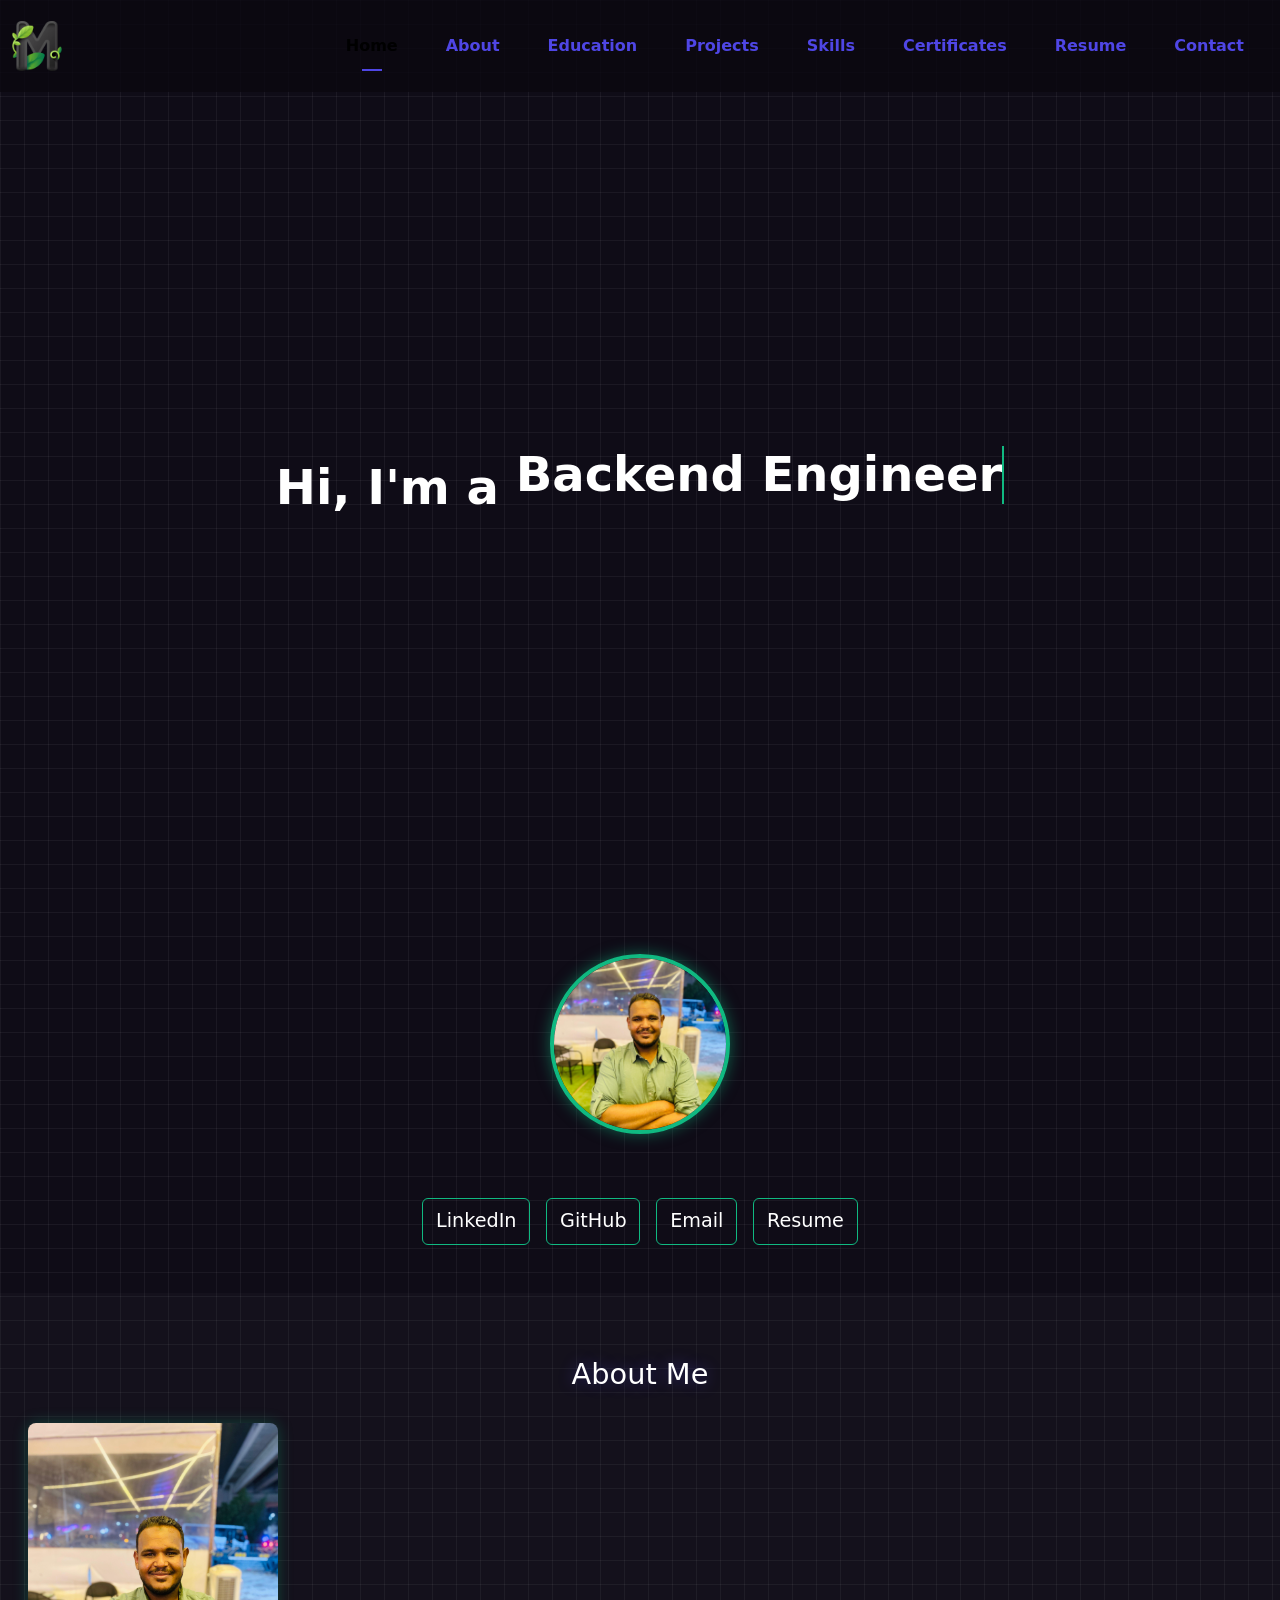
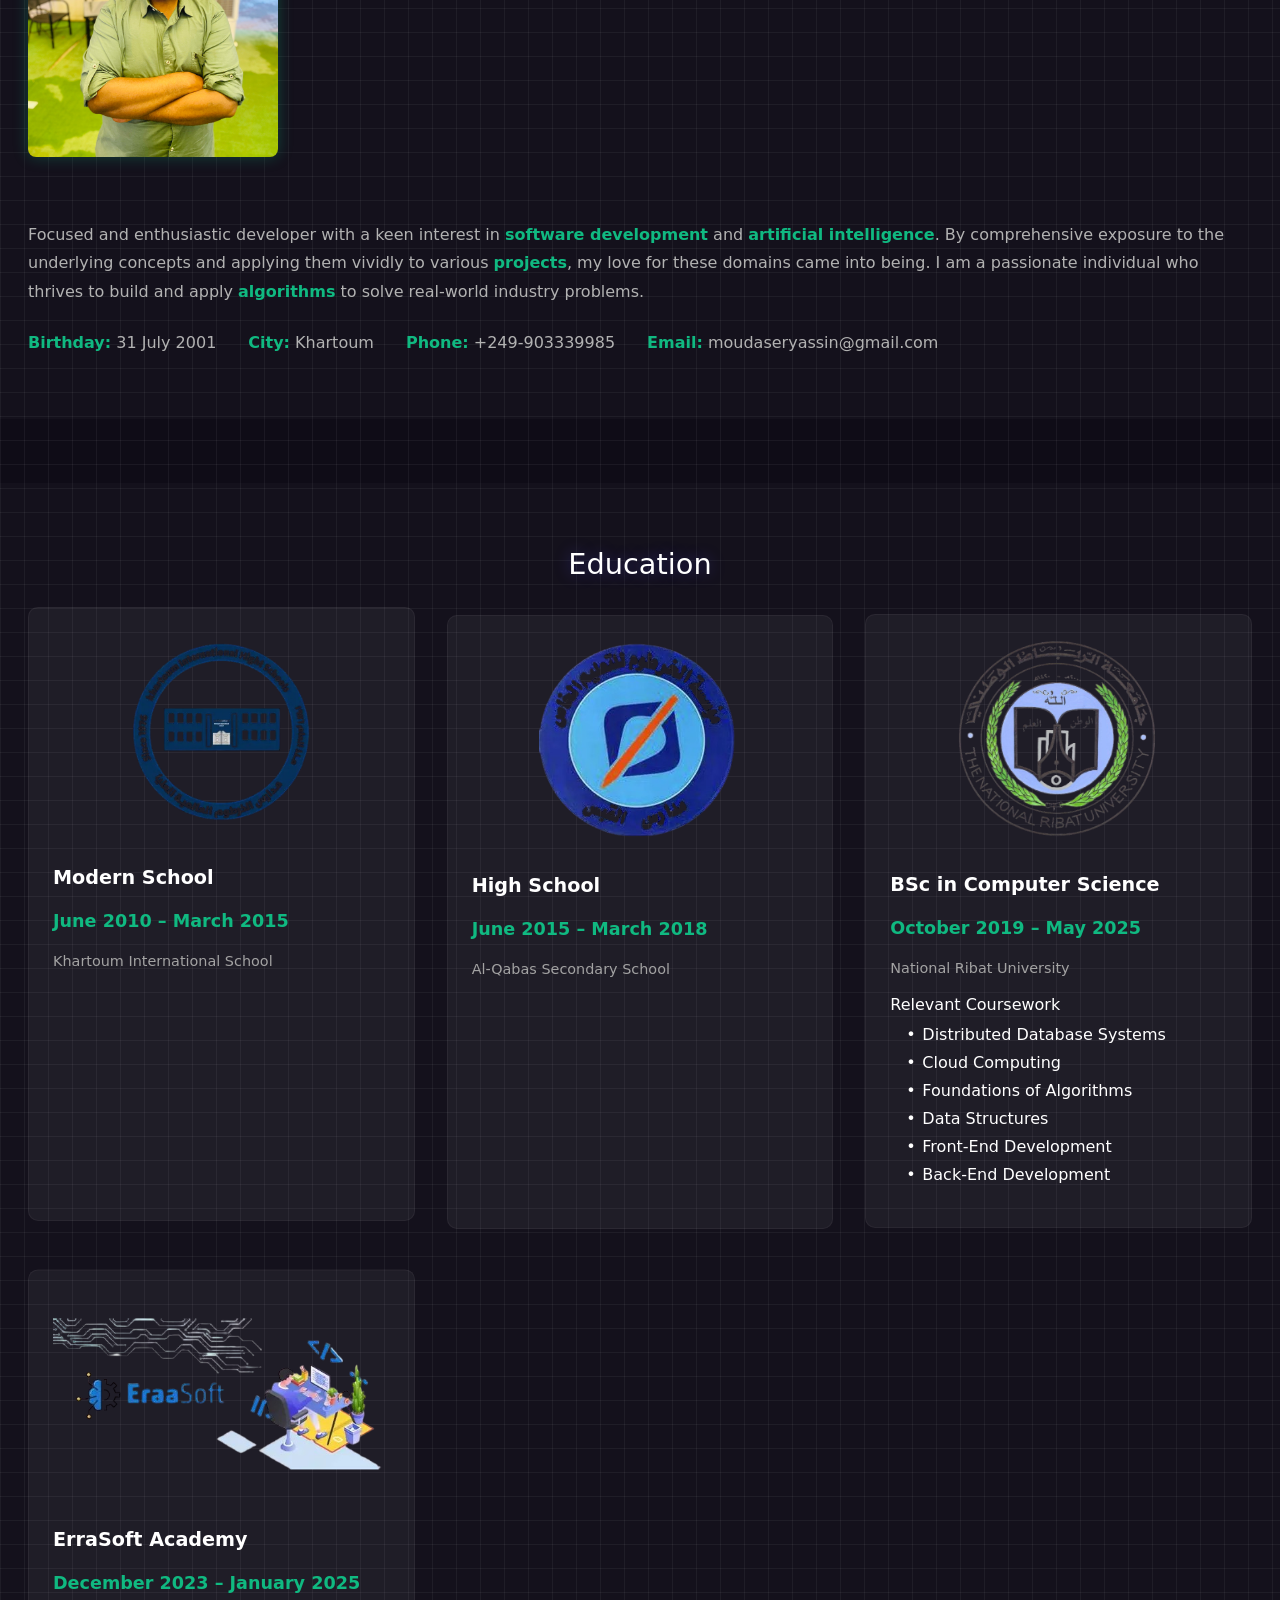
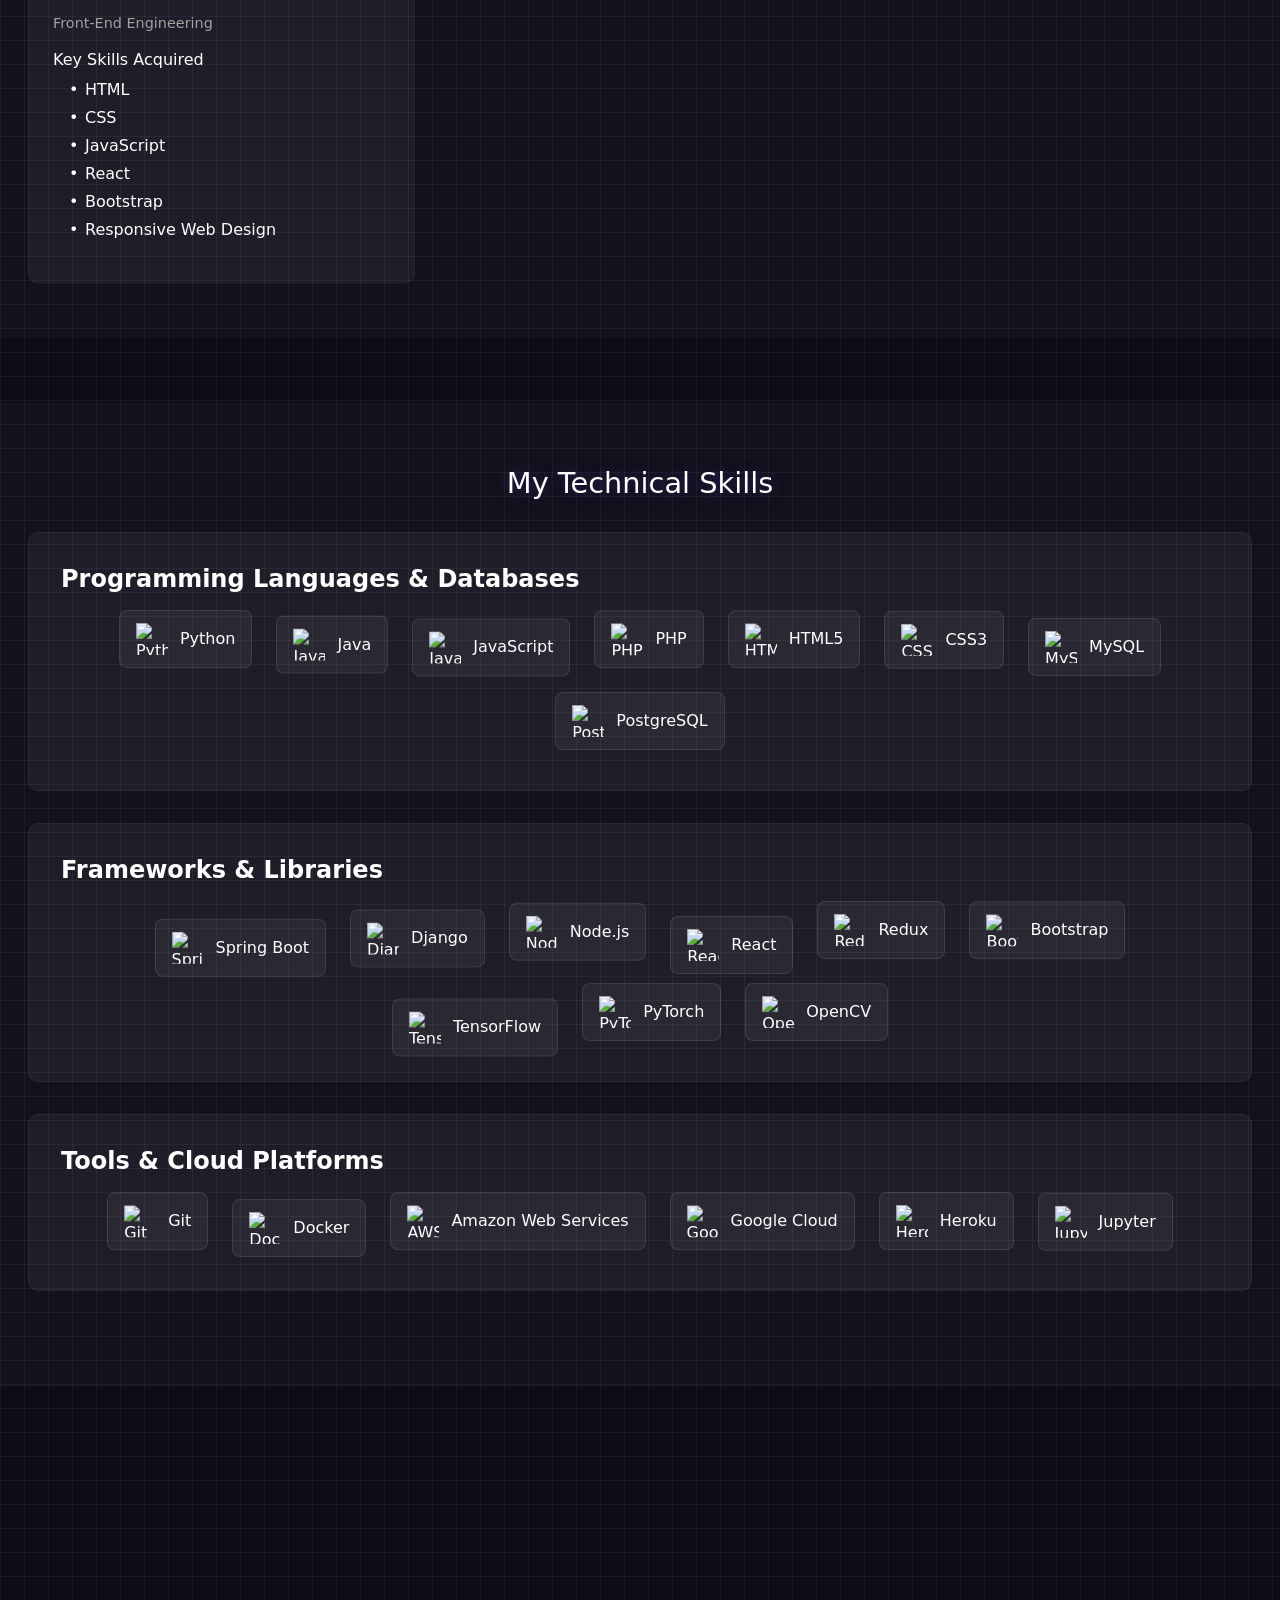
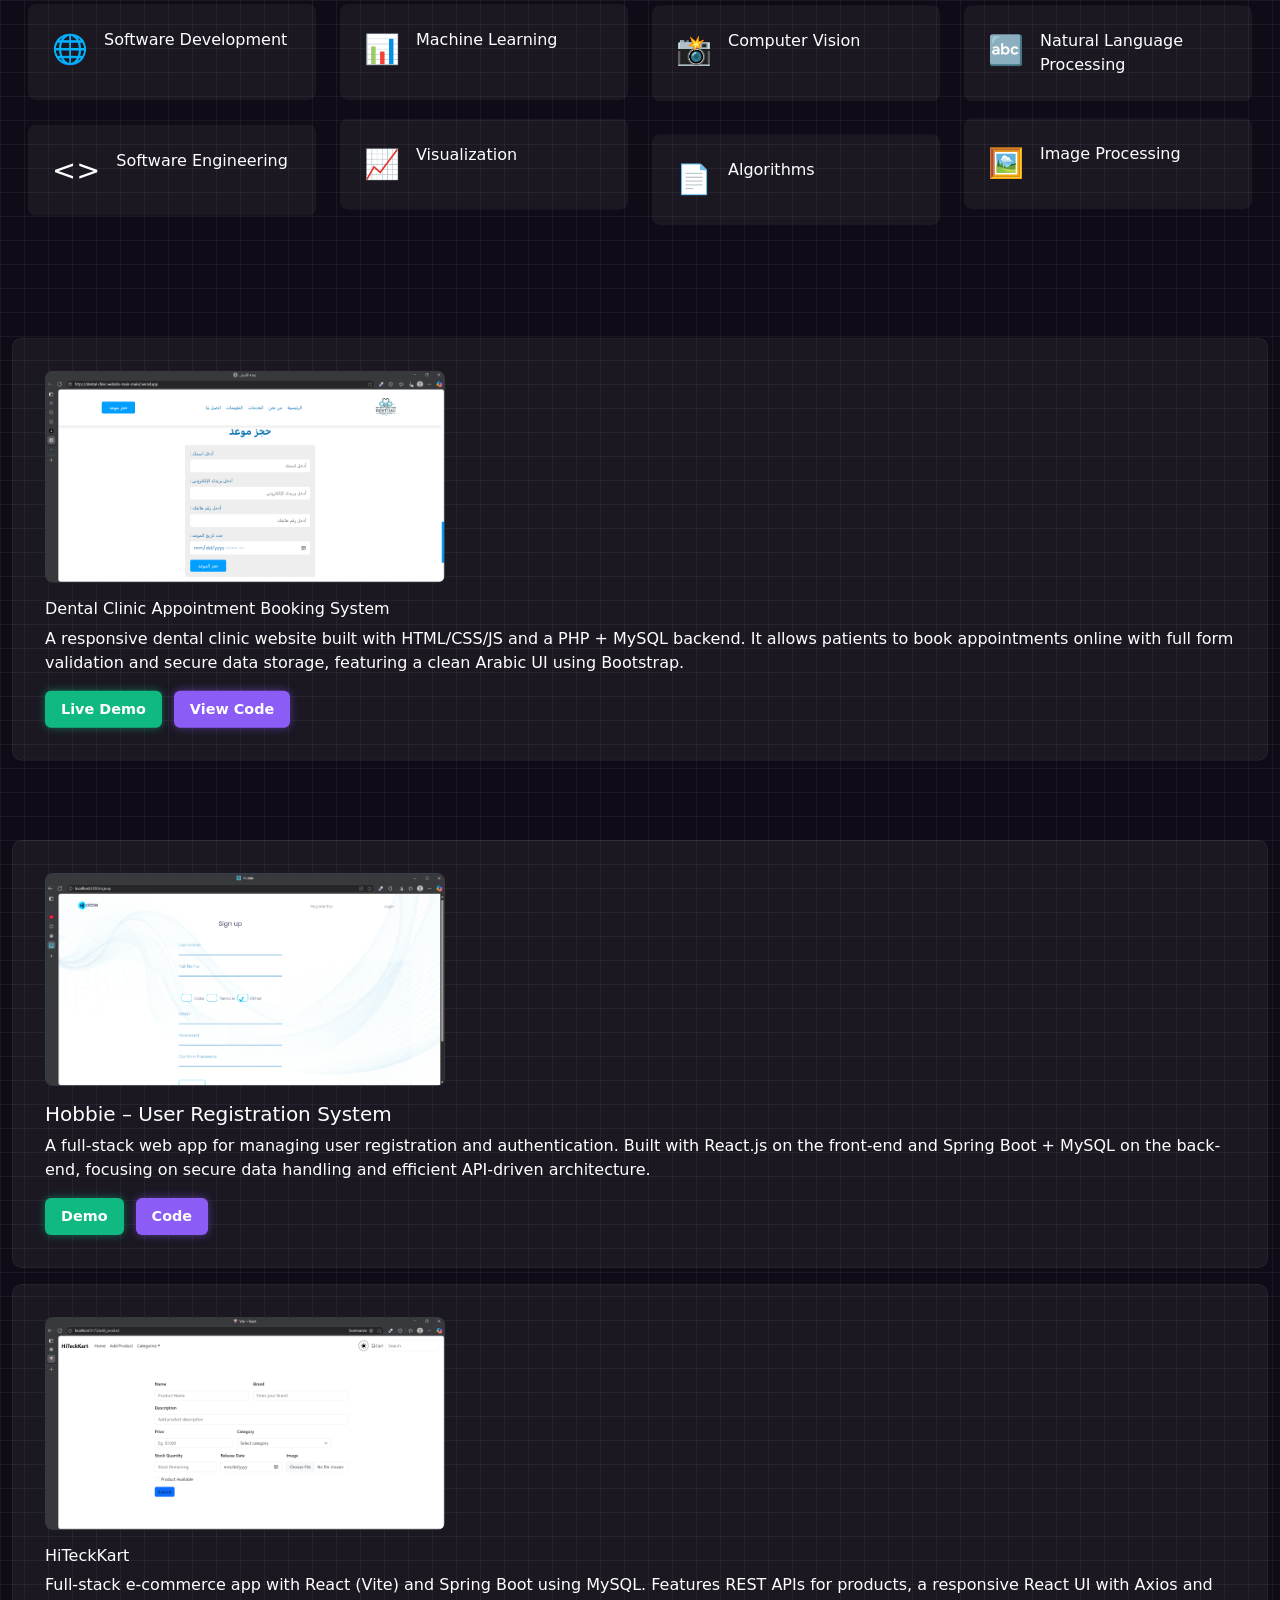
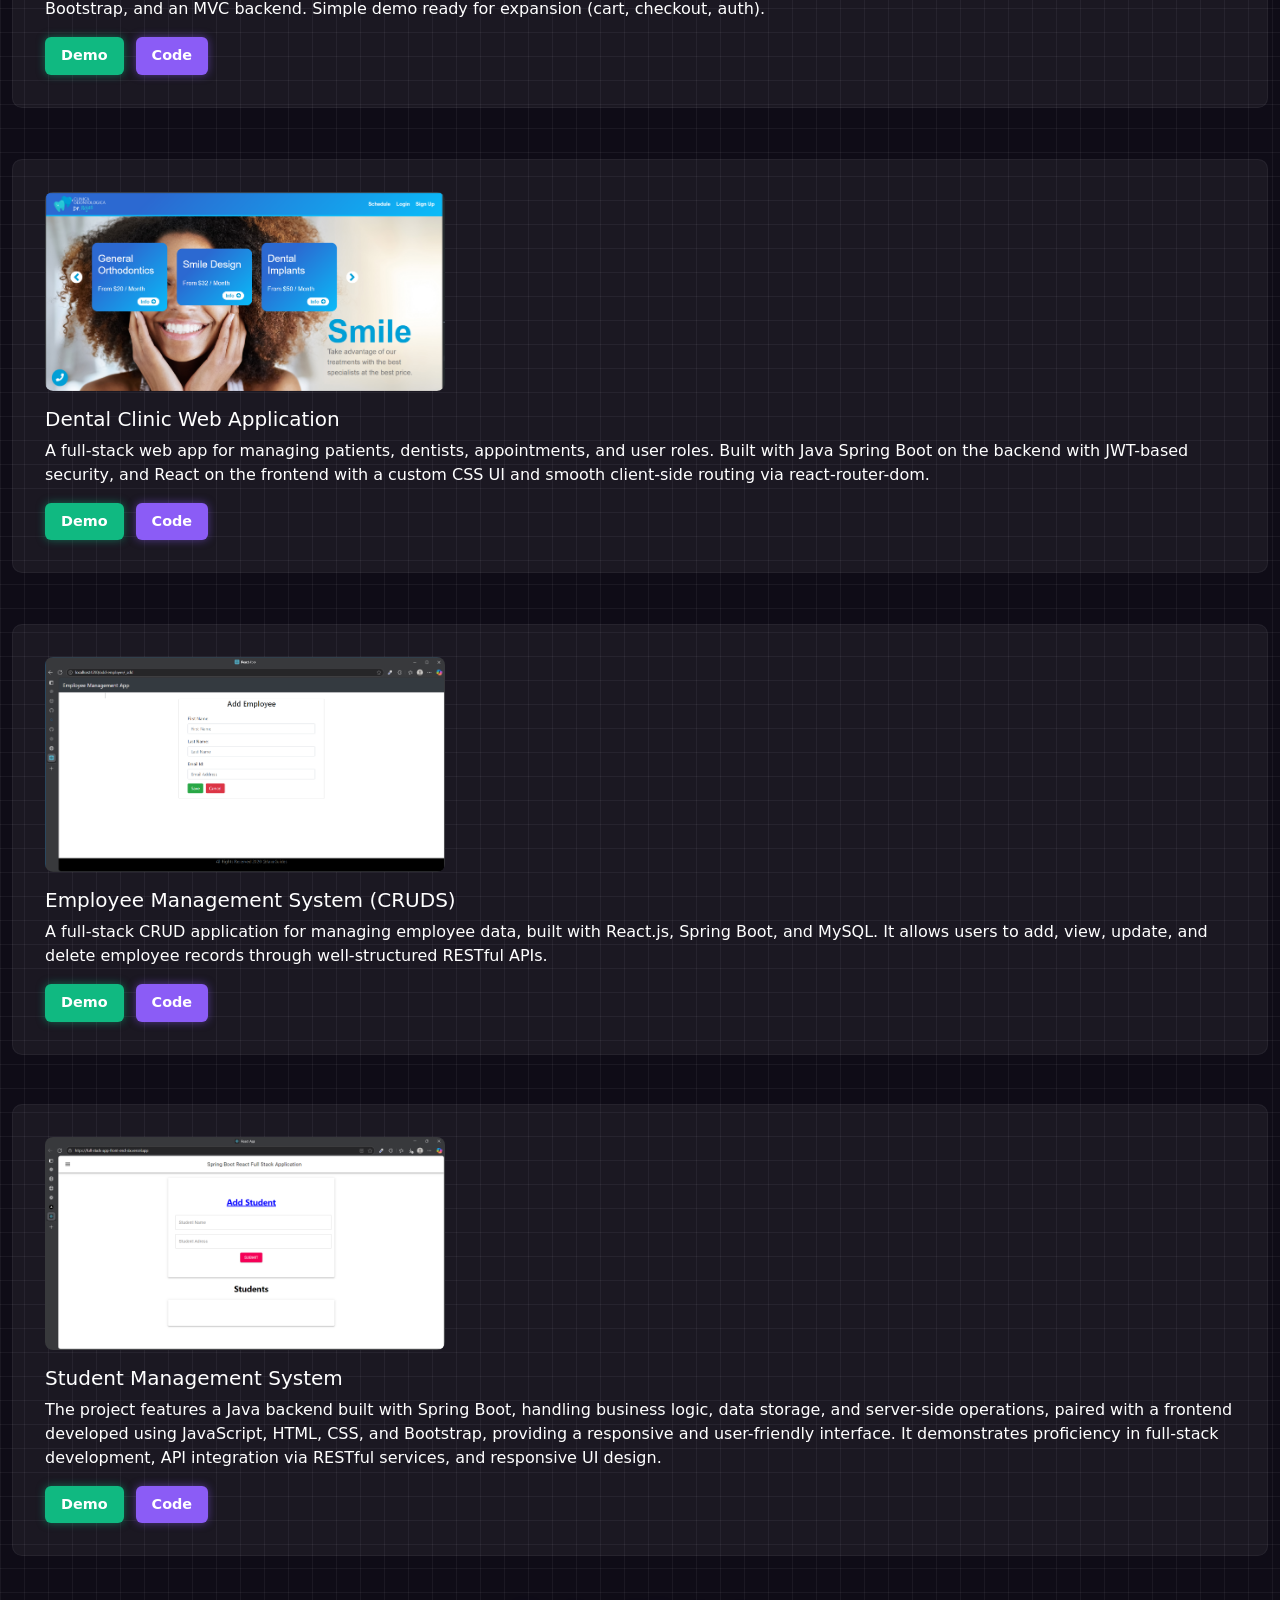
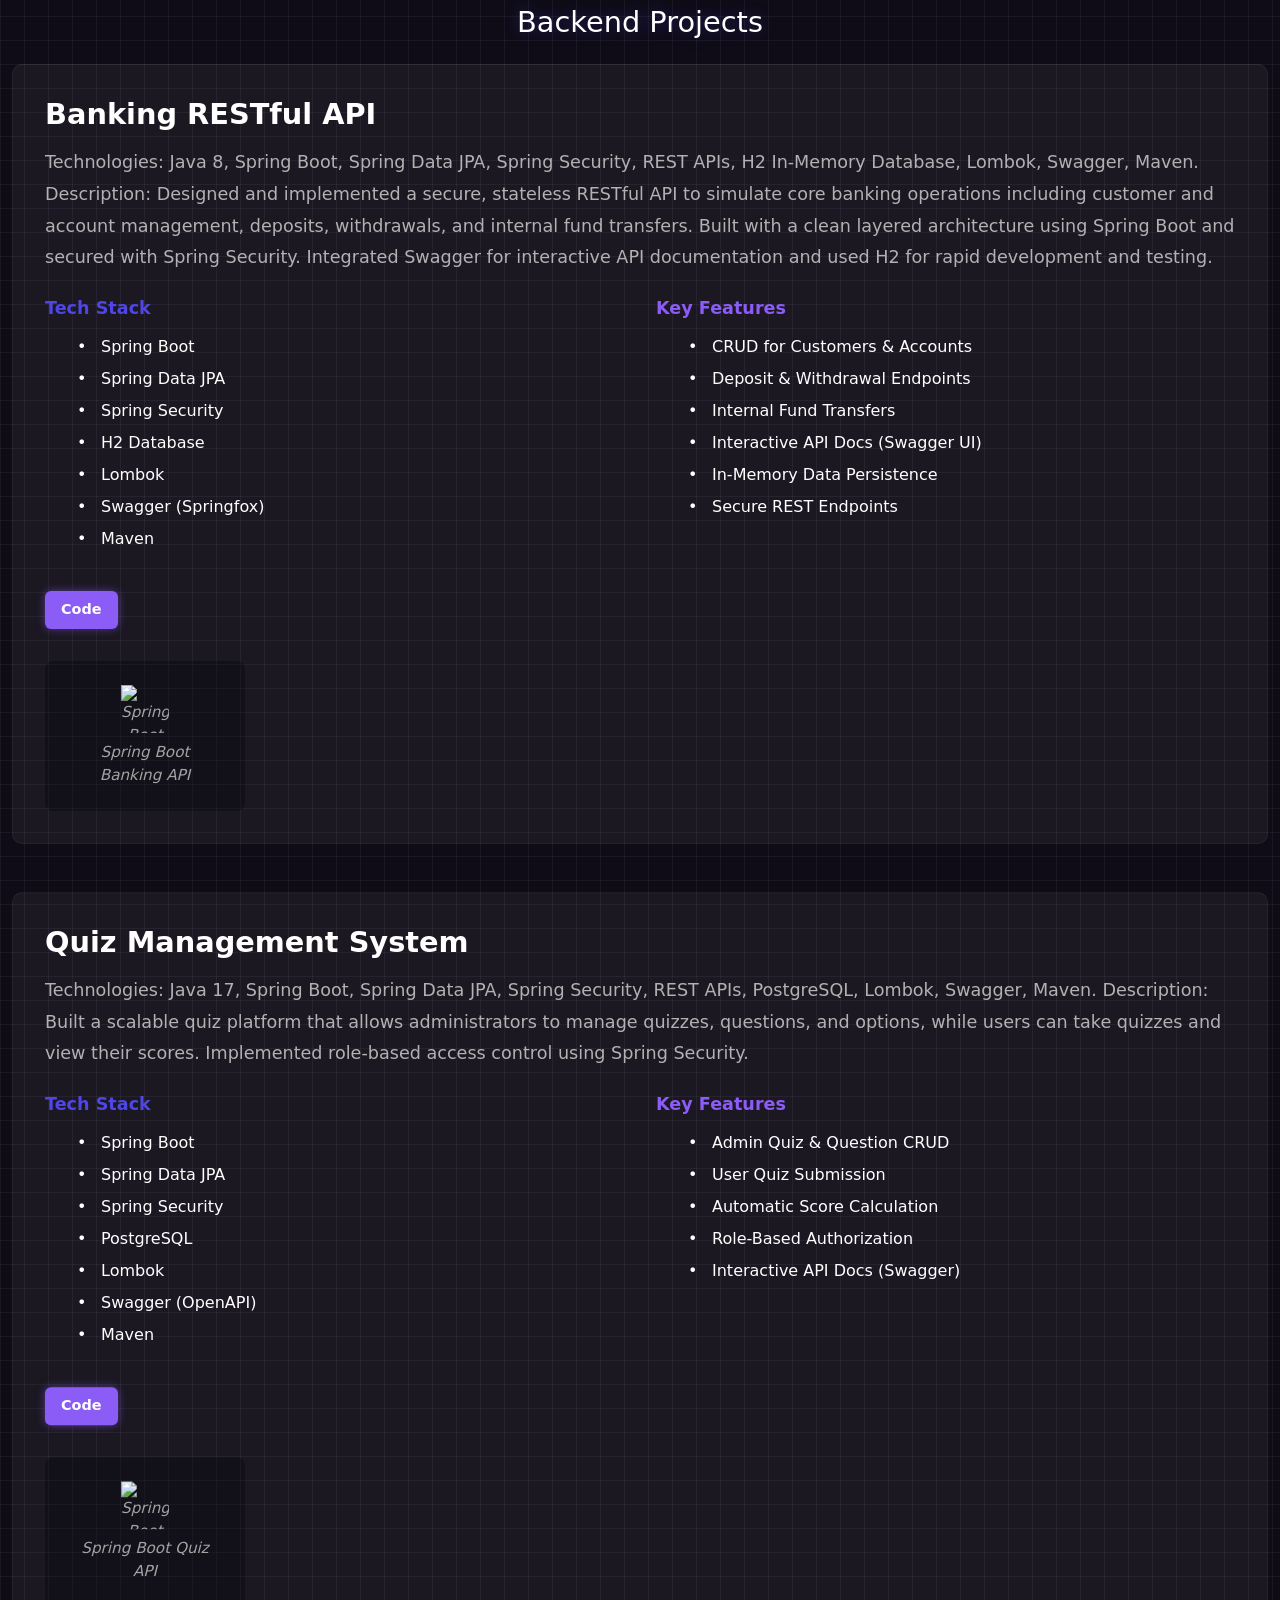
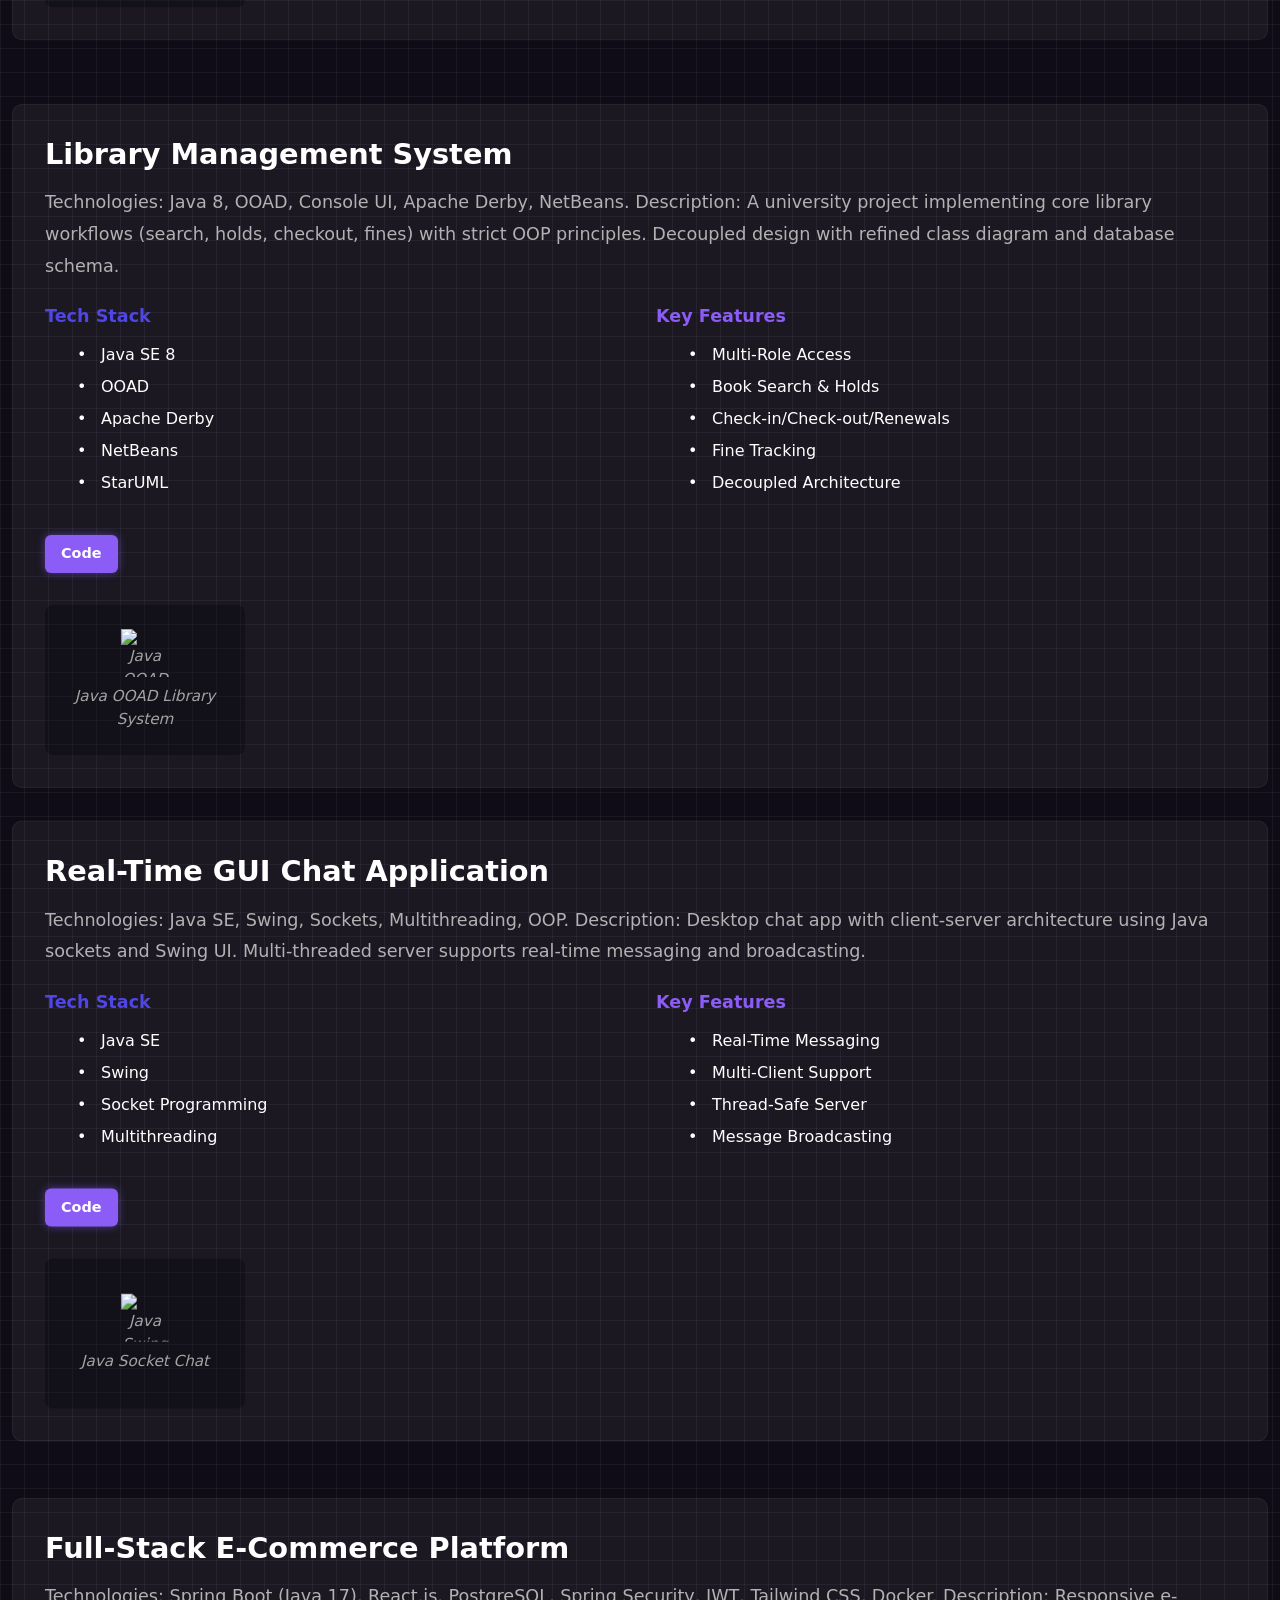
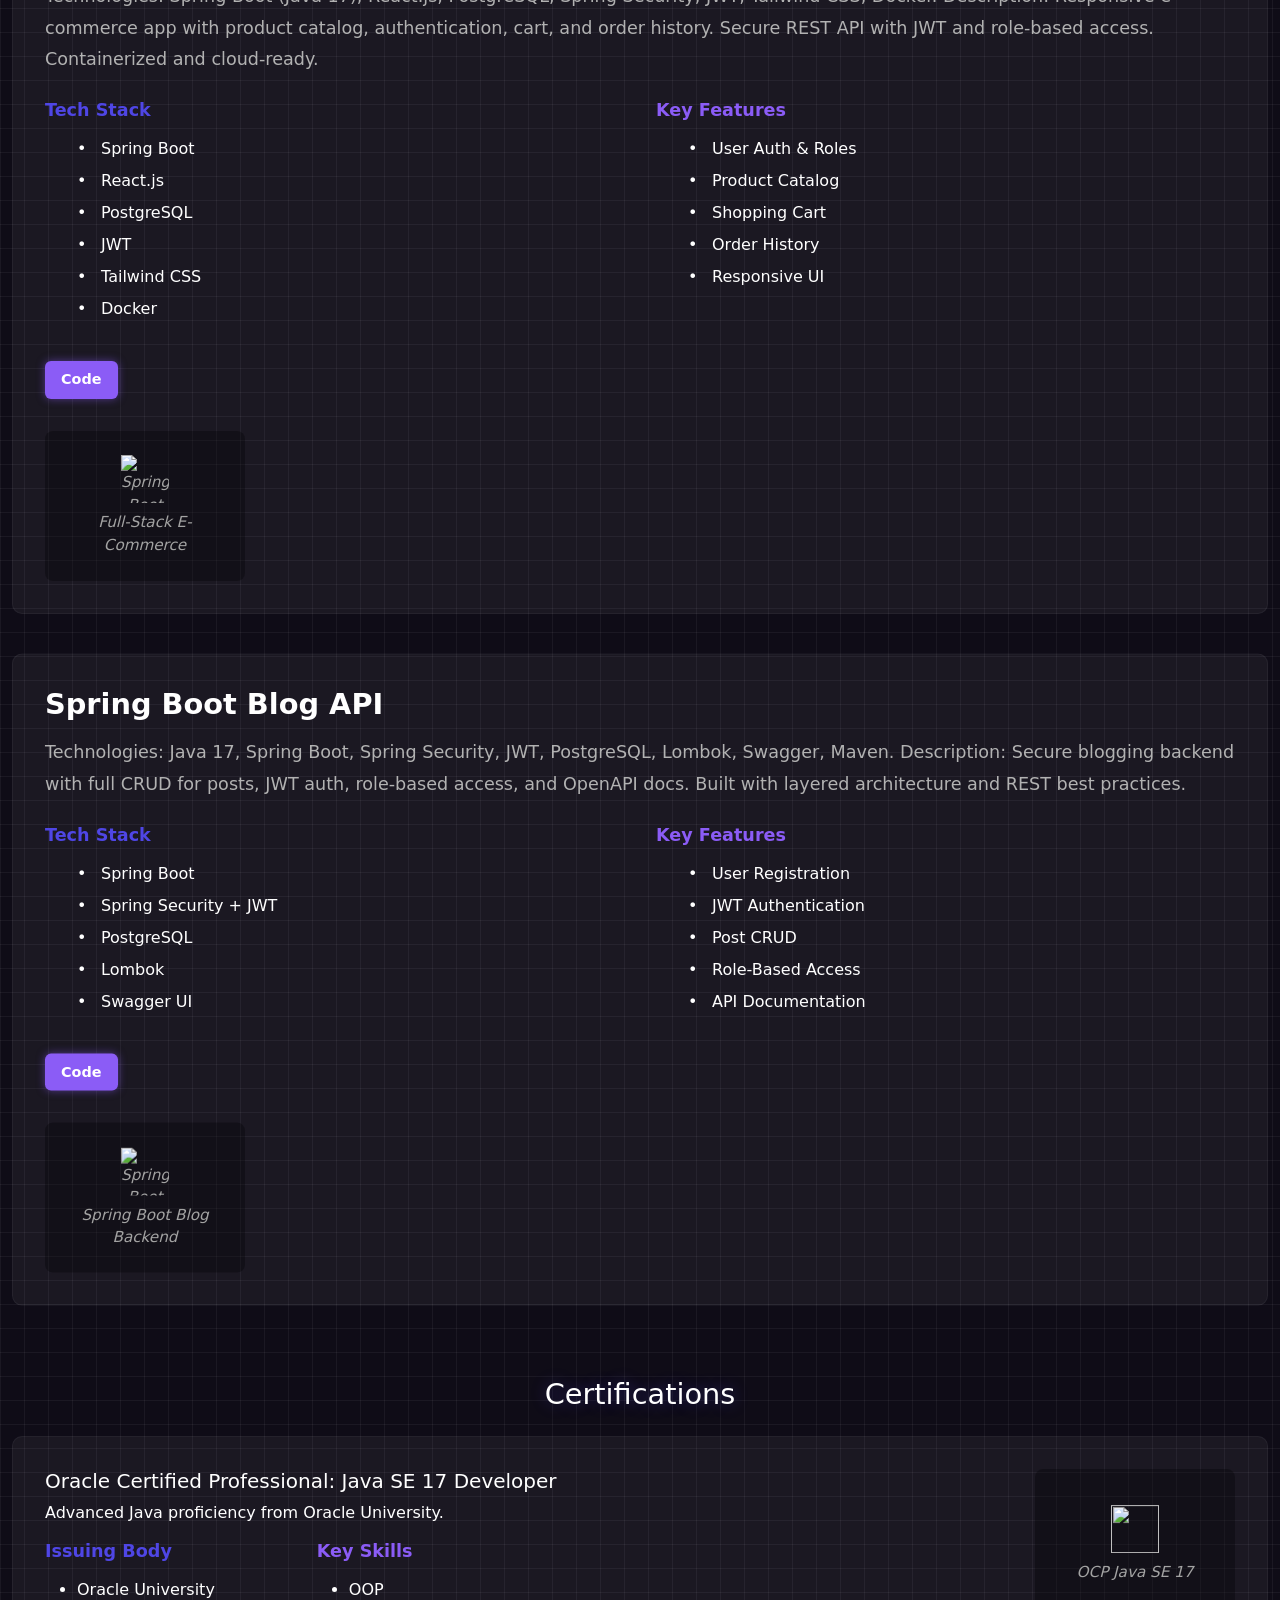
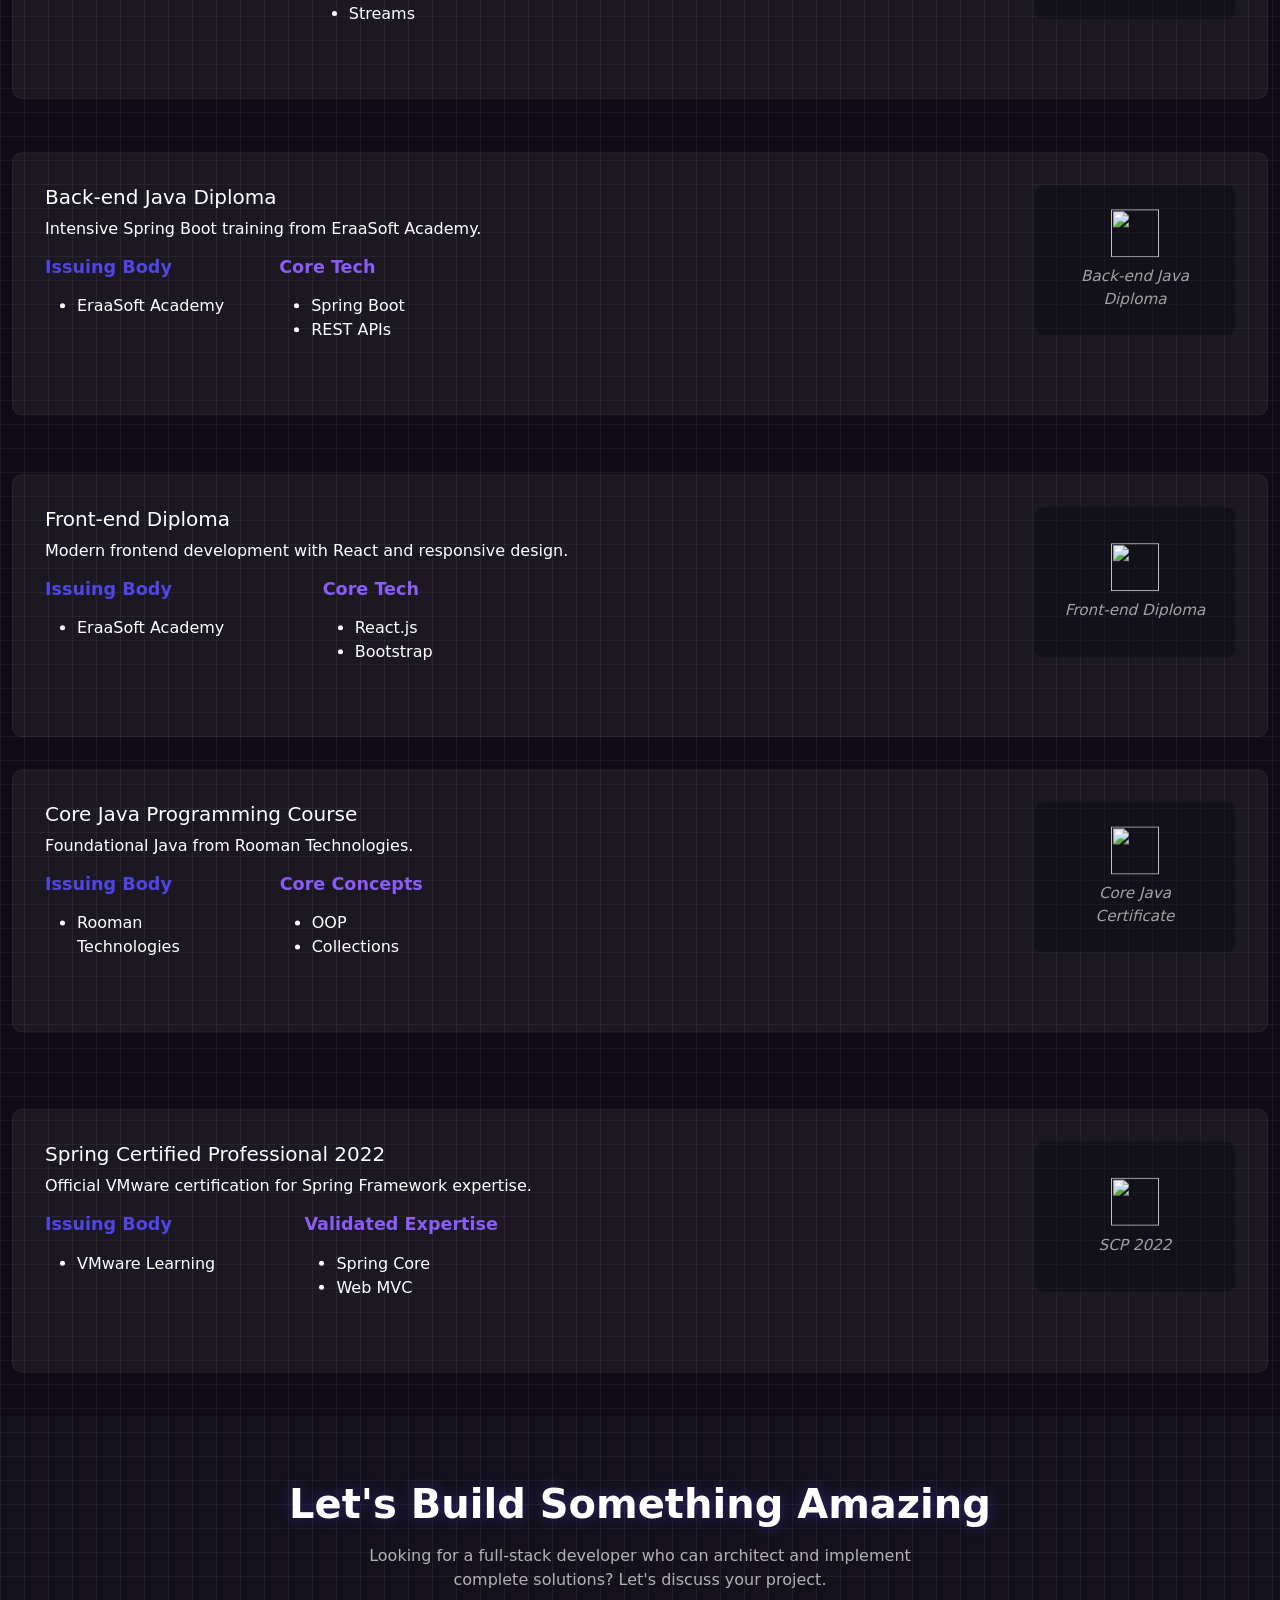
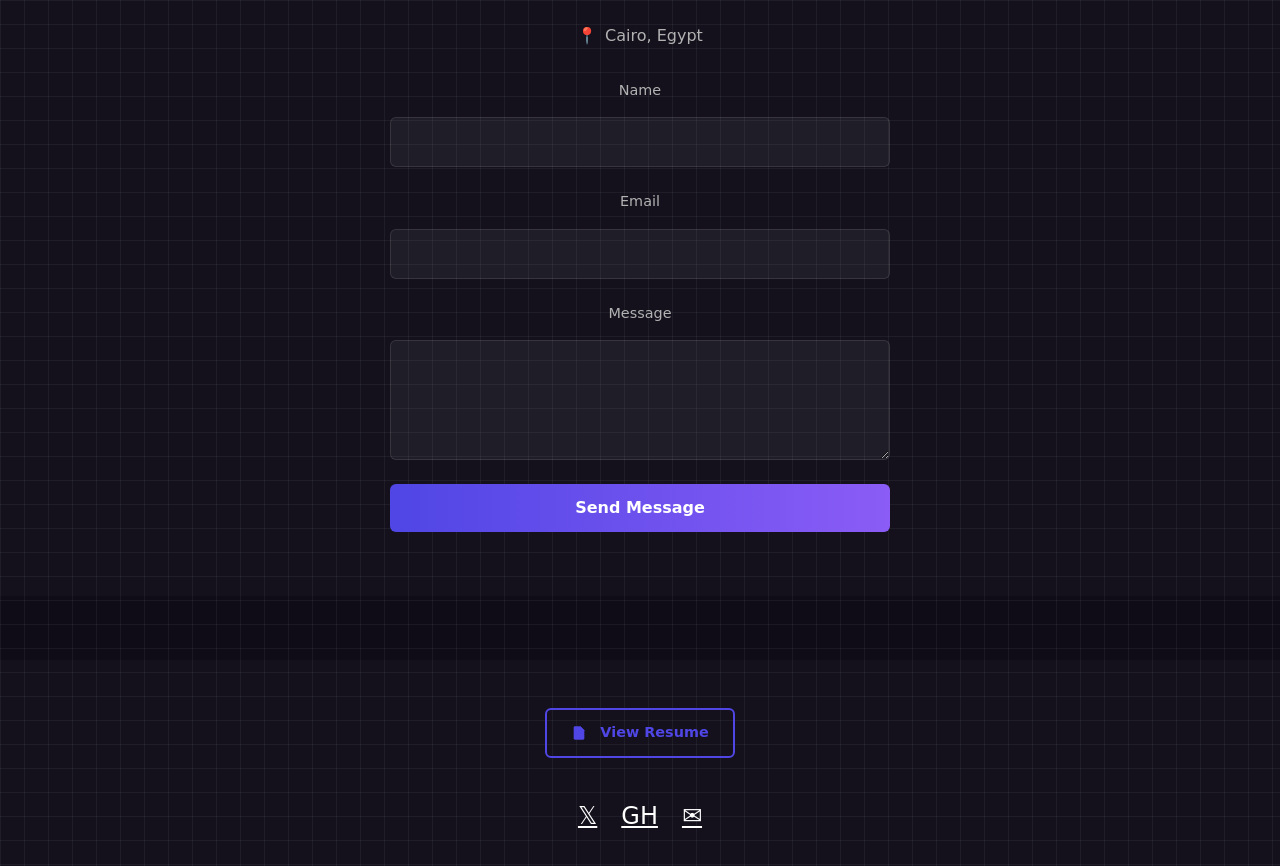
==== commit 78317d6e: "last the end" ====
--- a/index.html
+++ b/index.html
@@ -21,10 +21,10 @@
         --darker: #0a0810;
         --light: #ffffff;
         --gray: #a3a3a3;
-        --primary: #4f46e5;
-        --blue: #3b82f6;
+        --primary: #4f46e5; /* ✅ تم الاحتفاظ به */
+        /* --blue: #3b82f6; ← تم حذف هذا السطر */
         --purple: #8b5cf6;
-        --teal: #10b981;
+        --teal: #10b981; /* ✅ تم الاحتفاظ به */
         --grid-line: rgba(255, 255, 255, 0.05);
       }
       /* ========== BASE STYLES ========== */
@@ -65,7 +65,7 @@
       }
       /* ========== NAVBAR ========== */
       .navbar {
-        background-color: var(--darker);
+        background-color: rgba(10, 8, 16, 0.8);
         padding: 1rem 0;
         position: fixed;
         top: 0;
@@ -73,7 +73,7 @@
         z-index: 1000;
       }
       .nav-link {
-        color: var(--light);
+        color: var(--primary);
         font-weight: 600;
         margin: 0 1rem;
         text-decoration: none;
@@ -91,7 +91,7 @@
         transform: translateX(-50%);
         width: 20px;
         height: 2px;
-        background-color: var(--teal);
+        background-color: var(--primary);
       }
       /* ========== HERO ========== */
       .hero {
@@ -198,7 +198,7 @@
         color: #b2b2b2;
       }
       .info-item strong {
-        color: var(--blue);
+        color: var(--teal); /* ✅ كان var(--blue) — استبدلت بـ --teal */
       }
       /* ========== EDUCATION ========== */
       .education-section {
@@ -425,7 +425,7 @@
         min-width: 200px;
       }
       .project-column h3 {
-        color: var(--blue);
+        color: var(--primary); /* ✅ كان var(--blue) — استبدلت بـ --primary */
         margin-bottom: 1rem;
         font-size: 1.1rem;
         font-weight: 600;
@@ -487,7 +487,6 @@
         max-width: 400px;
       }
       /* ========== BACKEND PROJECTS SECTION ========== */
-      /* تعديل: إزالة الفلتر من صور الـ backend-diagram */
       .backend-diagram {
         background: rgba(0, 0, 0, 0.3);
         border-radius: 8px;
@@ -515,9 +514,7 @@
       .backend-diagram img {
         /* filter: brightness(0) invert(1); */ /* تم تعليق هذا السطر */
       }
-
       /* ========== CERTIFICATES SECTION ========== */
-      /* تعديل: إزالة الفلتر من صور الشهادات */
       .certificates-diagram {
         background: rgba(0, 0, 0, 0.3);
         border-radius: 8px;
@@ -545,7 +542,6 @@
       .certificates-diagram img {
         /* filter: brightness(0) invert(1); */ /* تم تعليق هذا السطر */
       }
-
       /* ========== CONTACT ========== */
       .contact-section {
         padding: 4rem 1rem;
@@ -606,7 +602,7 @@
       .form-input:focus {
         outline: none;
         border-color: var(--primary);
-        box-shadow: 0 0 0 2px rgba(108, 92, 231, 0.2);
+        box-shadow: 0 0 0 2px rgba(79, 70, 229, 0.2); /* ✅ استخدام --primary بدلاً من --blue */
       }
       .form-textarea {
         min-height: 120px;
@@ -615,7 +611,11 @@
       .submit-btn {
         width: 100%;
         padding: 0.75rem 1rem;
-        background: linear-gradient(90deg, var(--blue), var(--purple));
+        background: linear-gradient(
+          90deg,
+          var(--primary),
+          var(--purple)
+        ); /* ✅ استبدال --blue بـ --primary */
         border: none;
         border-radius: 6px;
         color: var(--light);
@@ -626,7 +626,7 @@
       }
       .submit-btn:hover {
         transform: translateY(-2px);
-        box-shadow: 0 5px 15px rgba(108, 92, 231, 0.4);
+        box-shadow: 0 5px 15px rgba(79, 70, 229, 0.4);
       }
       /* ========== RESUME BUTTON ========== */
       .resume-btn {
@@ -634,16 +634,16 @@
         margin: 1rem 0;
         padding: 0.75rem 1.5rem;
         background: transparent;
-        border: 2px solid #4f46e5;
+        border: 2px solid var(--primary);
         border-radius: 6px;
-        color: #4f46e5;
+        color: var(--primary);
         text-decoration: none;
         font-size: 0.9rem;
         font-weight: 600;
         transition: all 0.3s ease;
       }
       .resume-btn:hover {
-        background: #4f46e5;
+        background: var(--primary);
         color: white;
         transform: translateY(-2px);
         box-shadow: 0 4px 12px rgba(79, 70, 229, 0.4);
@@ -1308,7 +1308,7 @@
             <div class="backend-diagram">
               <img
                 src="https://cdn.jsdelivr.net/gh/devicons/devicon/icons/spring/spring-original.svg"
-                alt="Spring Boot Backend"
+                alt="Spring Boot Banking API"
                 width="48"
                 height="48"
               />
@@ -1364,7 +1364,7 @@
             <div class="backend-diagram">
               <img
                 src="https://cdn.jsdelivr.net/gh/devicons/devicon/icons/spring/spring-original.svg"
-                alt="Spring Boot Backend"
+                alt="Spring Boot Quiz API"
                 width="48"
                 height="48"
               />
@@ -1417,7 +1417,7 @@
             <div class="backend-diagram">
               <img
                 src="https://cdn.jsdelivr.net/gh/devicons/devicon/icons/java/java-original.svg"
-                alt="Java Console Application"
+                alt="Java OOAD Library System"
                 width="48"
                 height="48"
               />
@@ -1756,21 +1756,34 @@
       </div>
       <form
         class="contact-form"
-        action="https://formsubmit.co/moudaseryassin@gmail.com"
+        action="https://formsubmit.co/cb858d3ead900886dcb19e8470cc6632"
         method="POST"
       >
         <div class="form-group">
-          <label for="name" class="form-label">Name</label
-          ><input type="text" id="name" class="form-input" required />
+          <label for="name" class="form-label">Name</label>
+          <input
+            type="text"
+            id="name"
+            name="name"
+            class="form-input"
+            required
+          />
         </div>
         <div class="form-group">
-          <label for="email" class="form-label">Email</label
-          ><input type="email" id="email" class="form-input" required />
+          <label for="email" class="form-label">Email</label>
+          <input
+            type="email"
+            id="email"
+            name="email"
+            class="form-input"
+            required
+          />
         </div>
         <div class="form-group">
-          <label for="message" class="form-label">Message</label
-          ><textarea
+          <label for="message" class="form-label">Message</label>
+          <textarea
             id="message"
+            name="message"
             class="form-input form-textarea"
             required
           ></textarea>
@@ -1898,7 +1911,6 @@
             }
           });
         });
-        // عند التمرير
         const setActiveLink = () => {
           let current = "";
           sections.forEach((section) => {
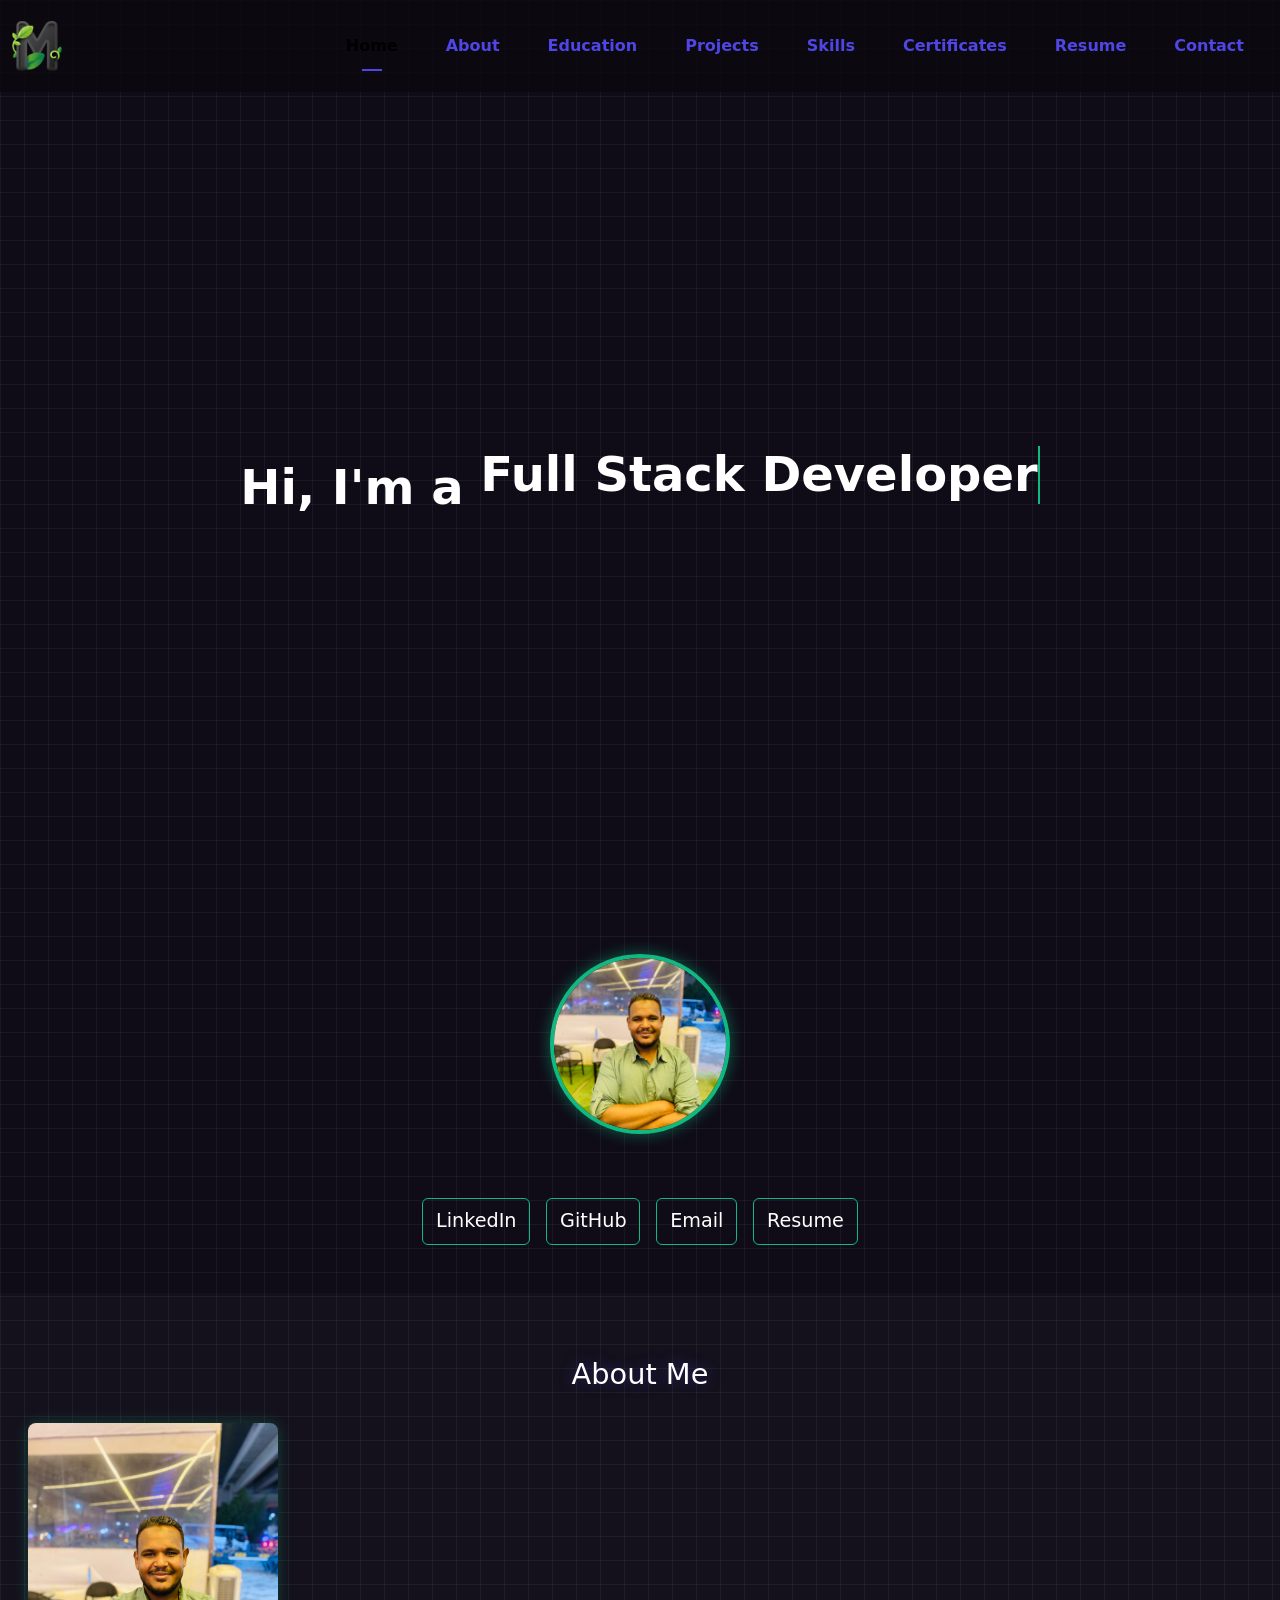
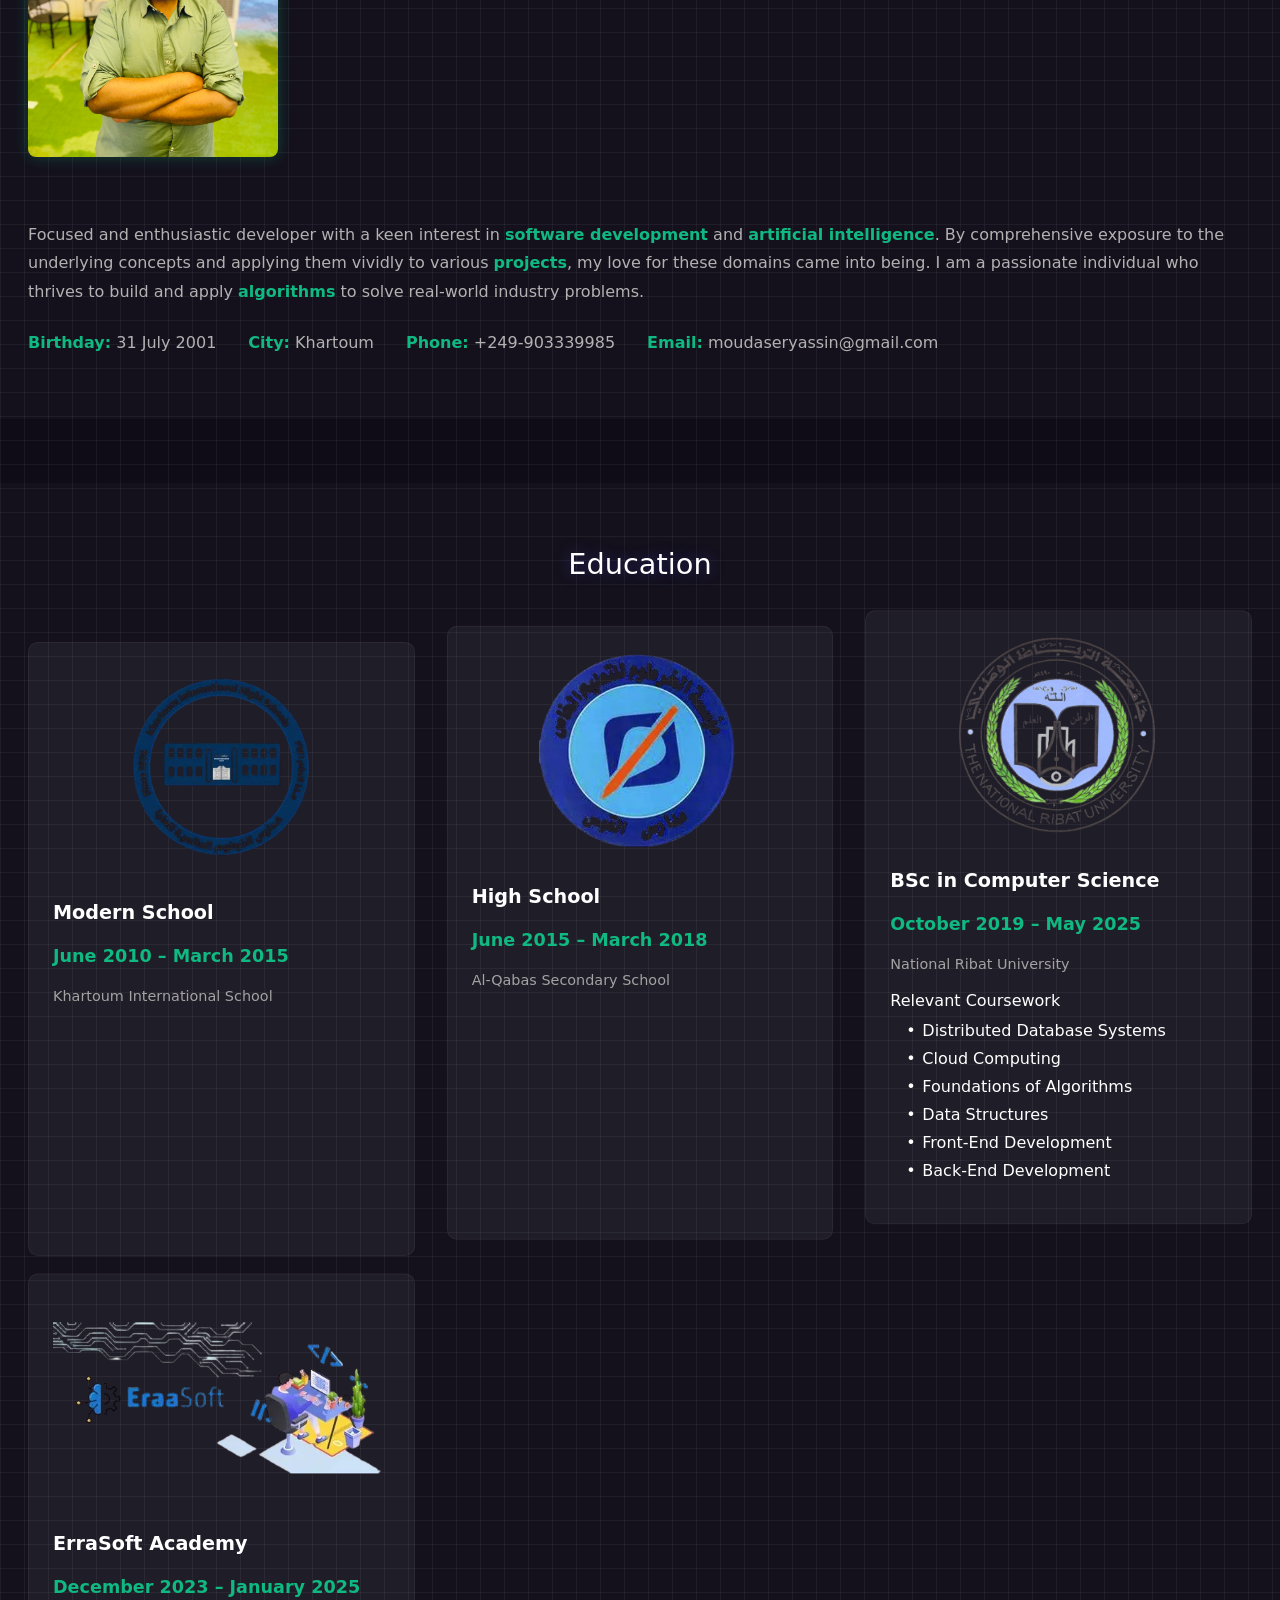
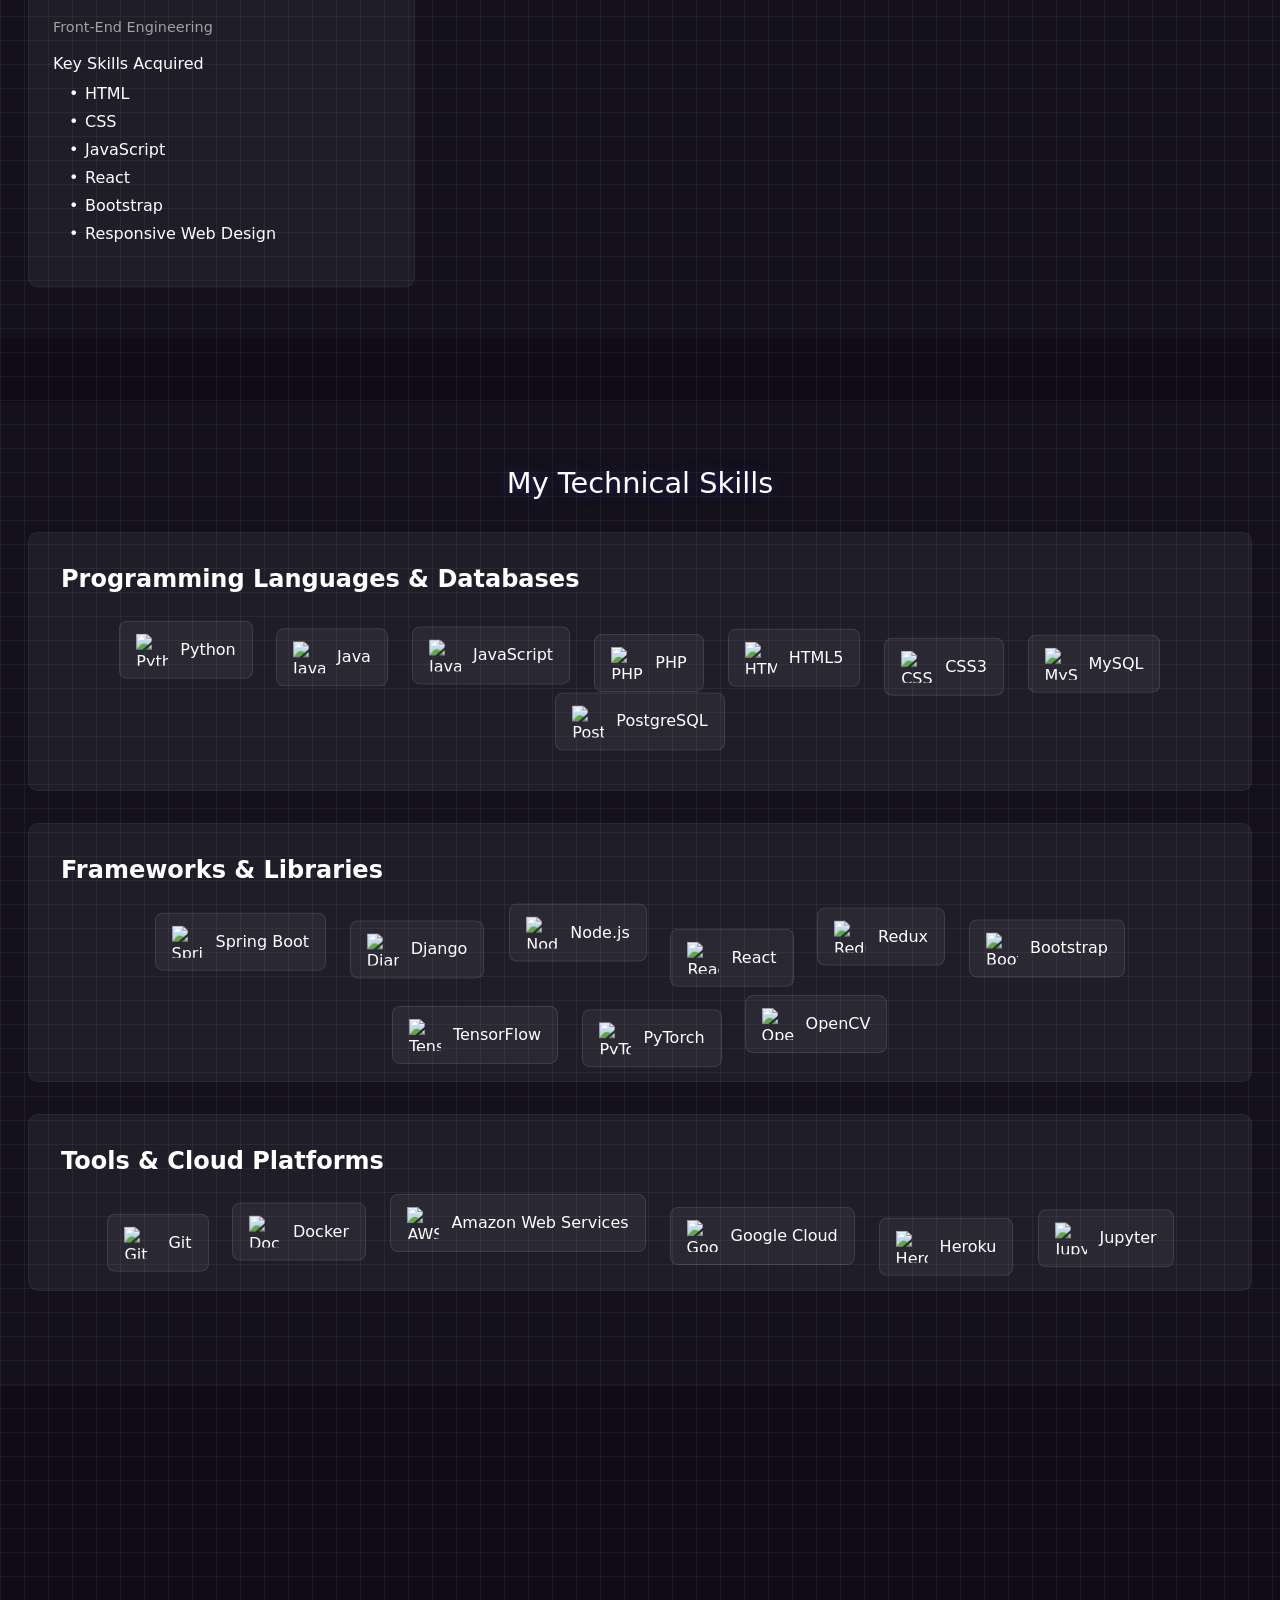
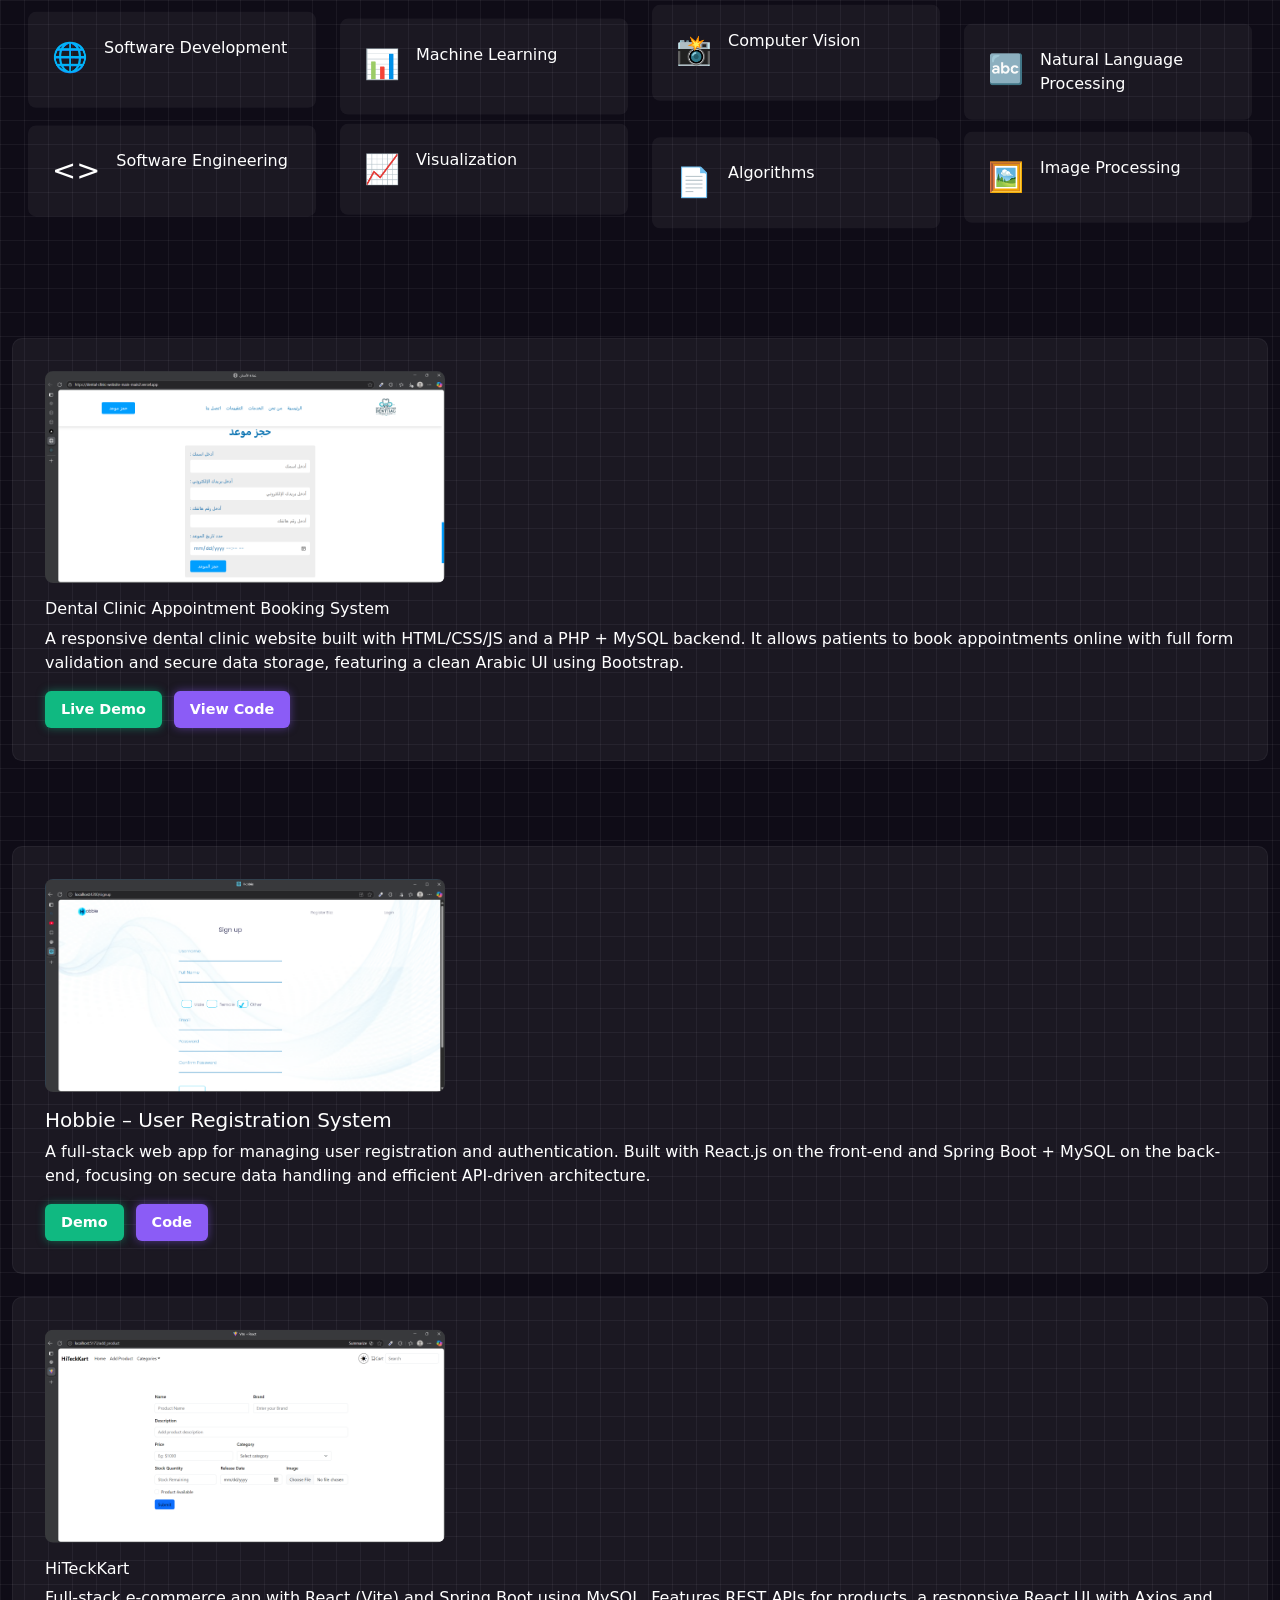
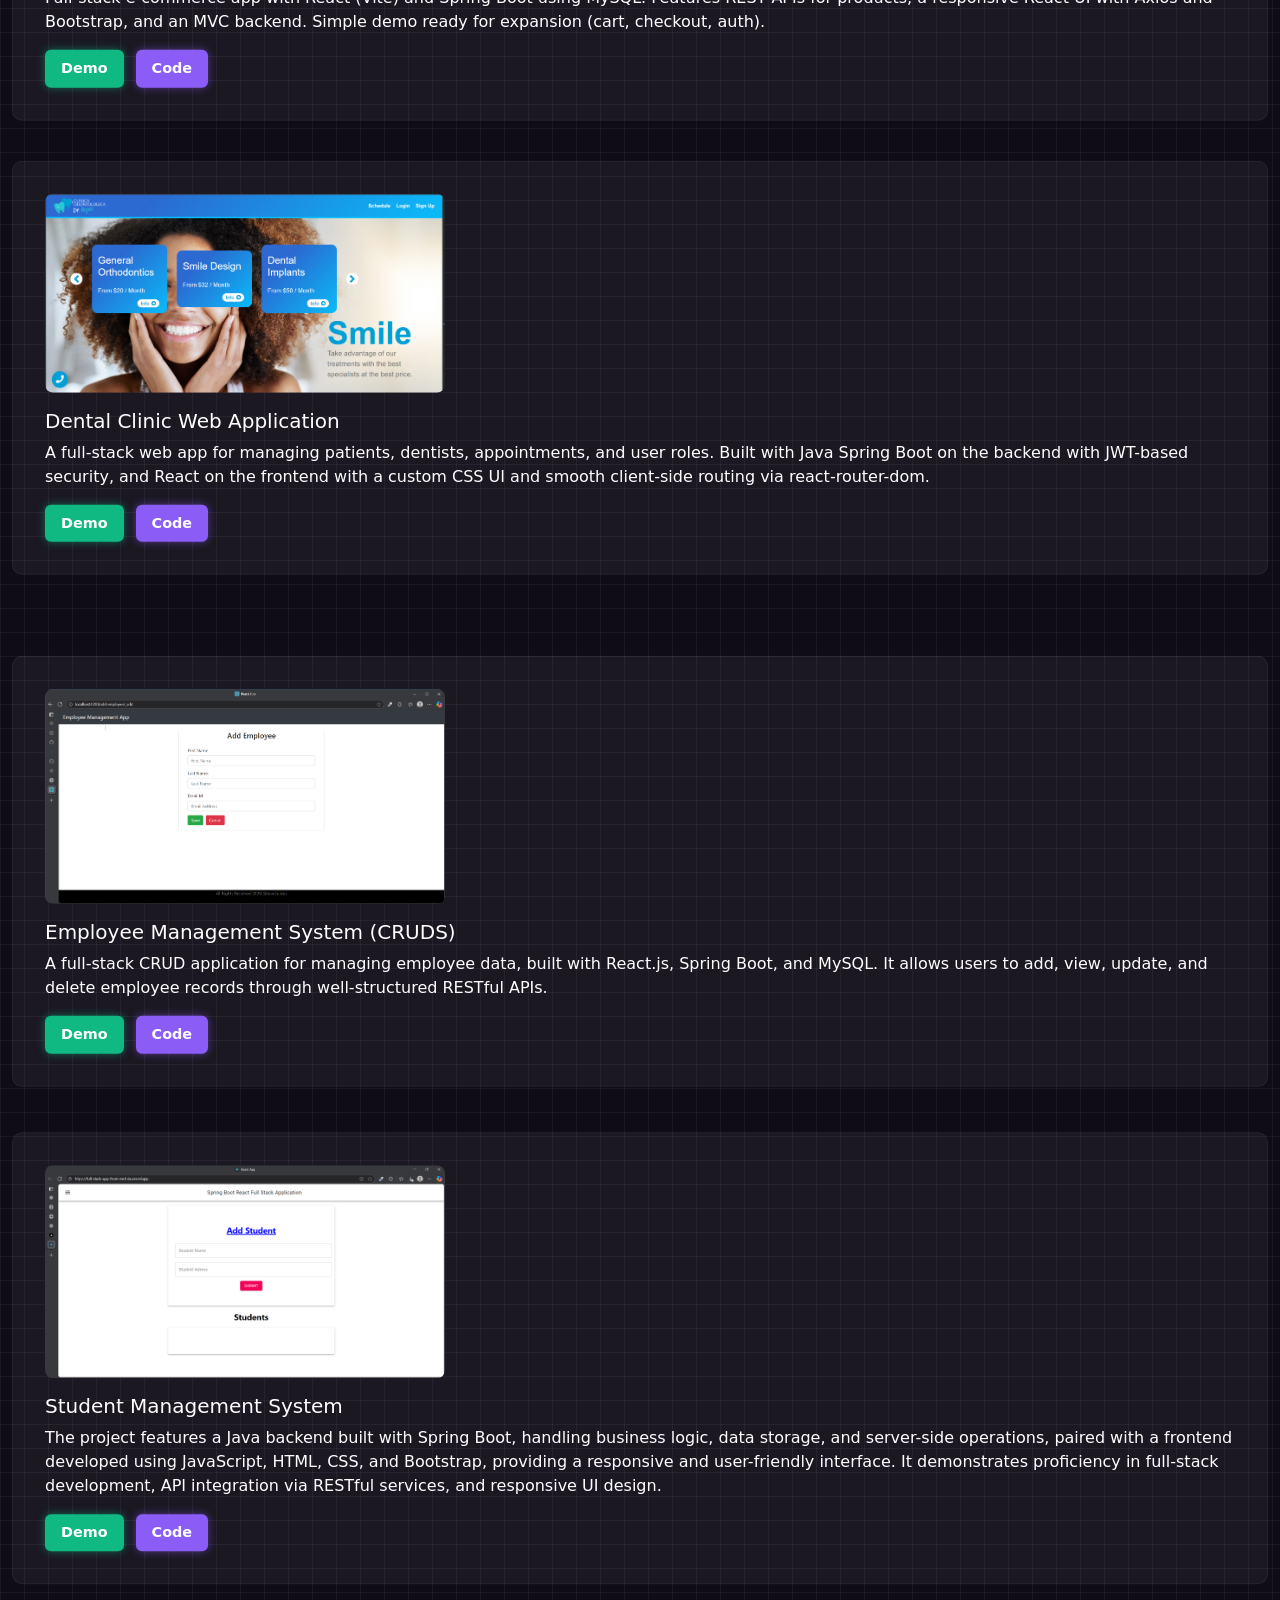
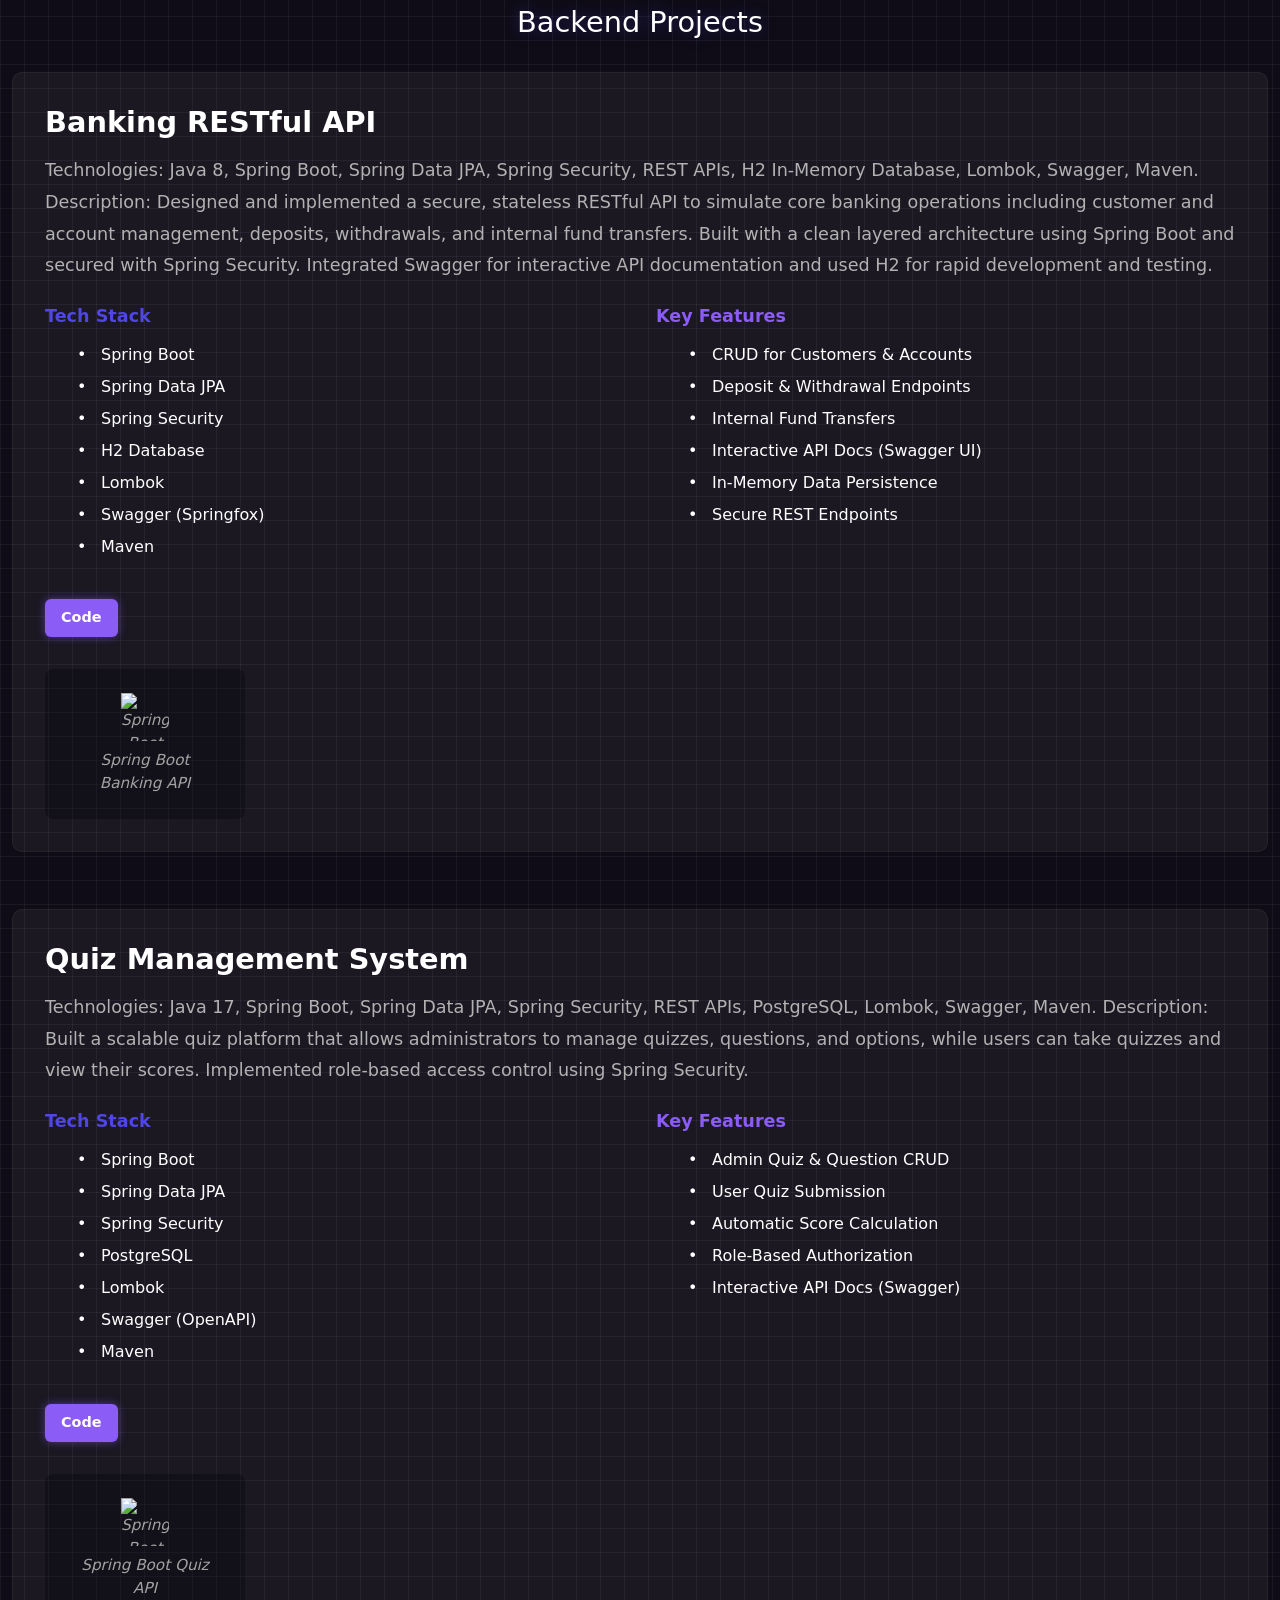
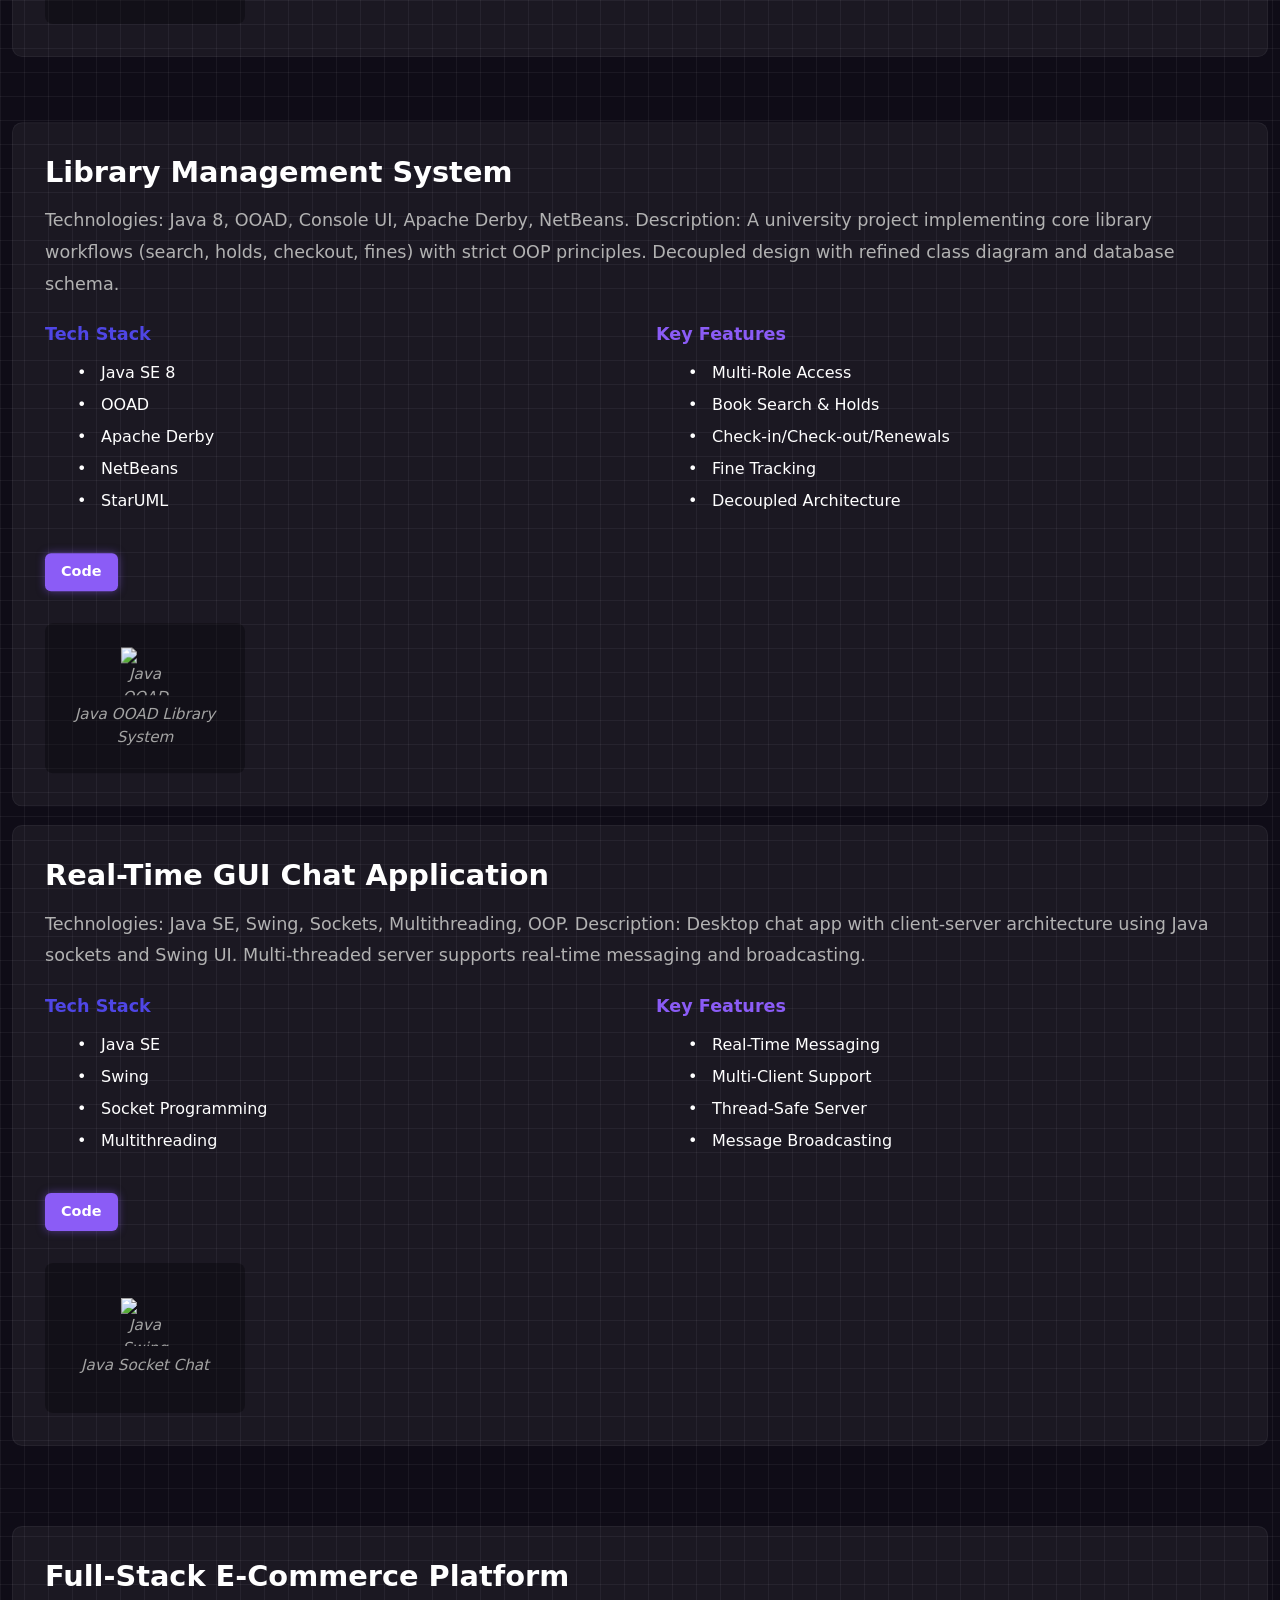
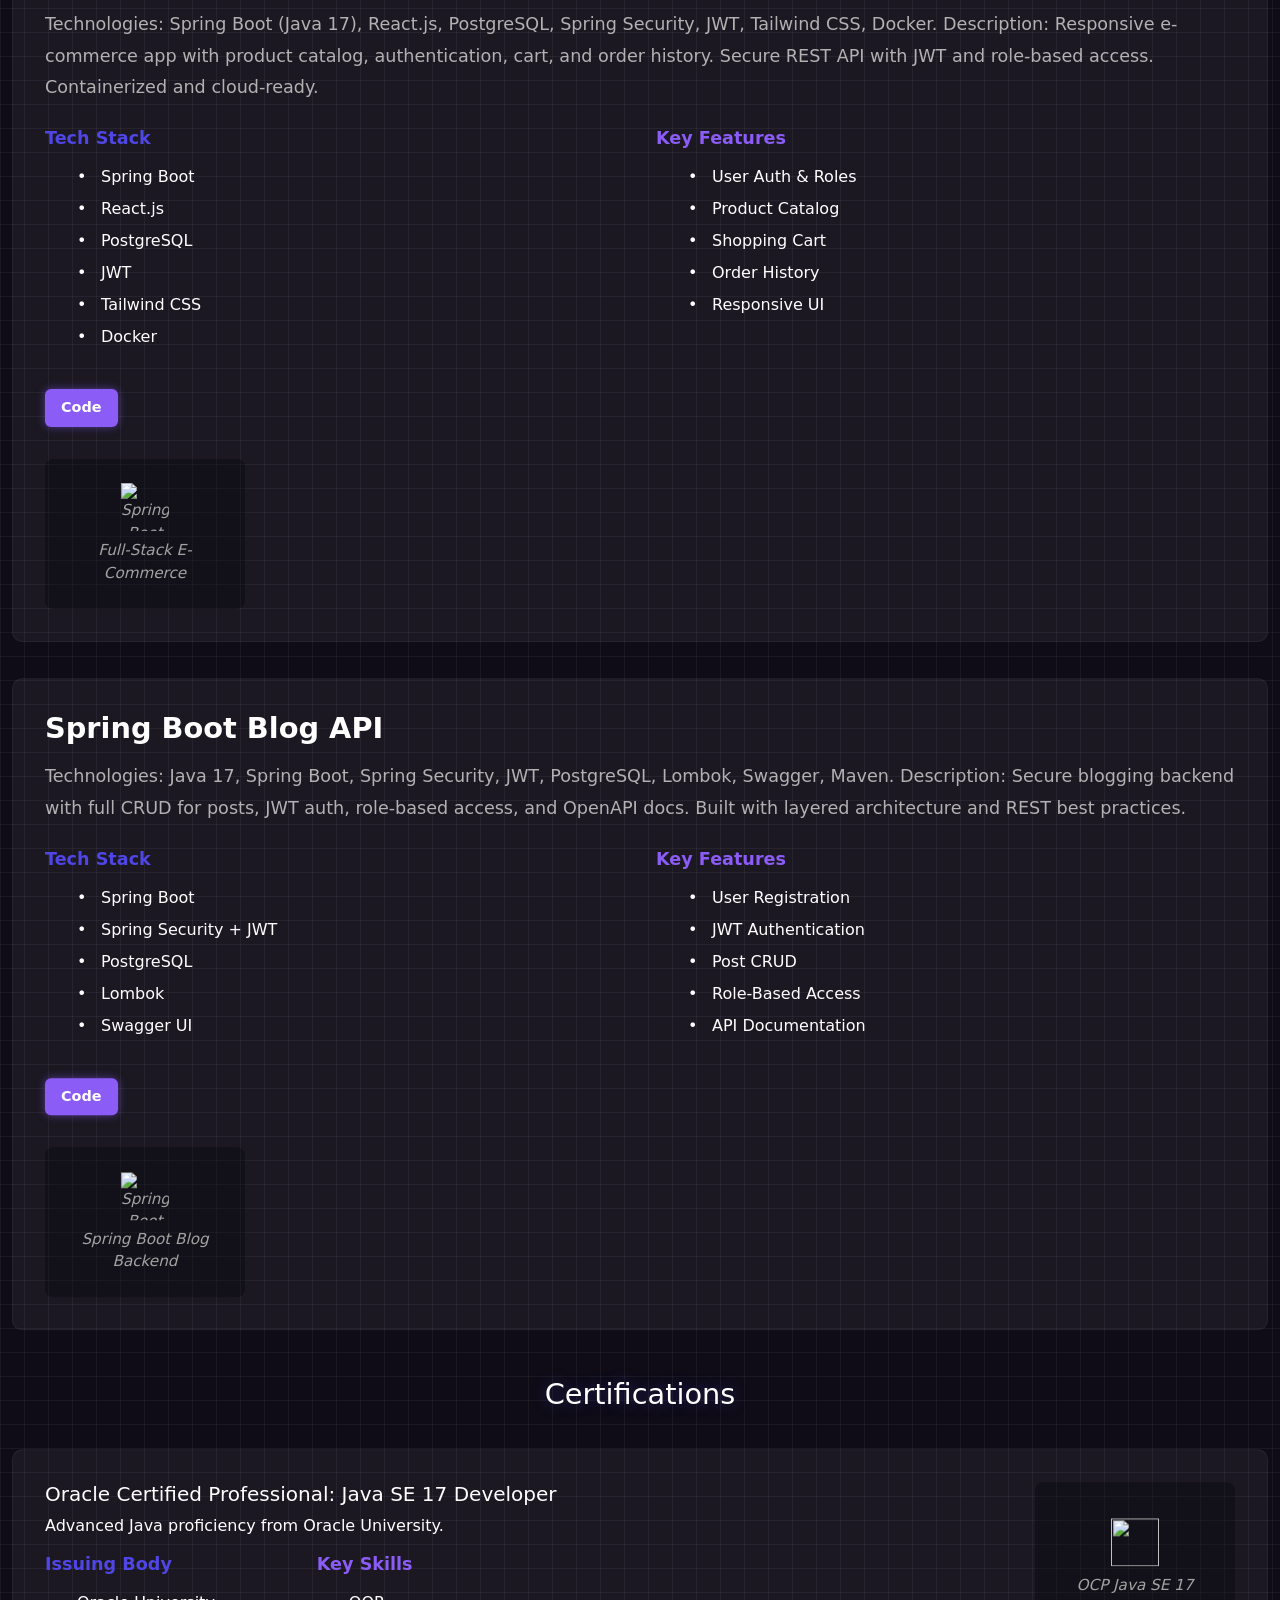
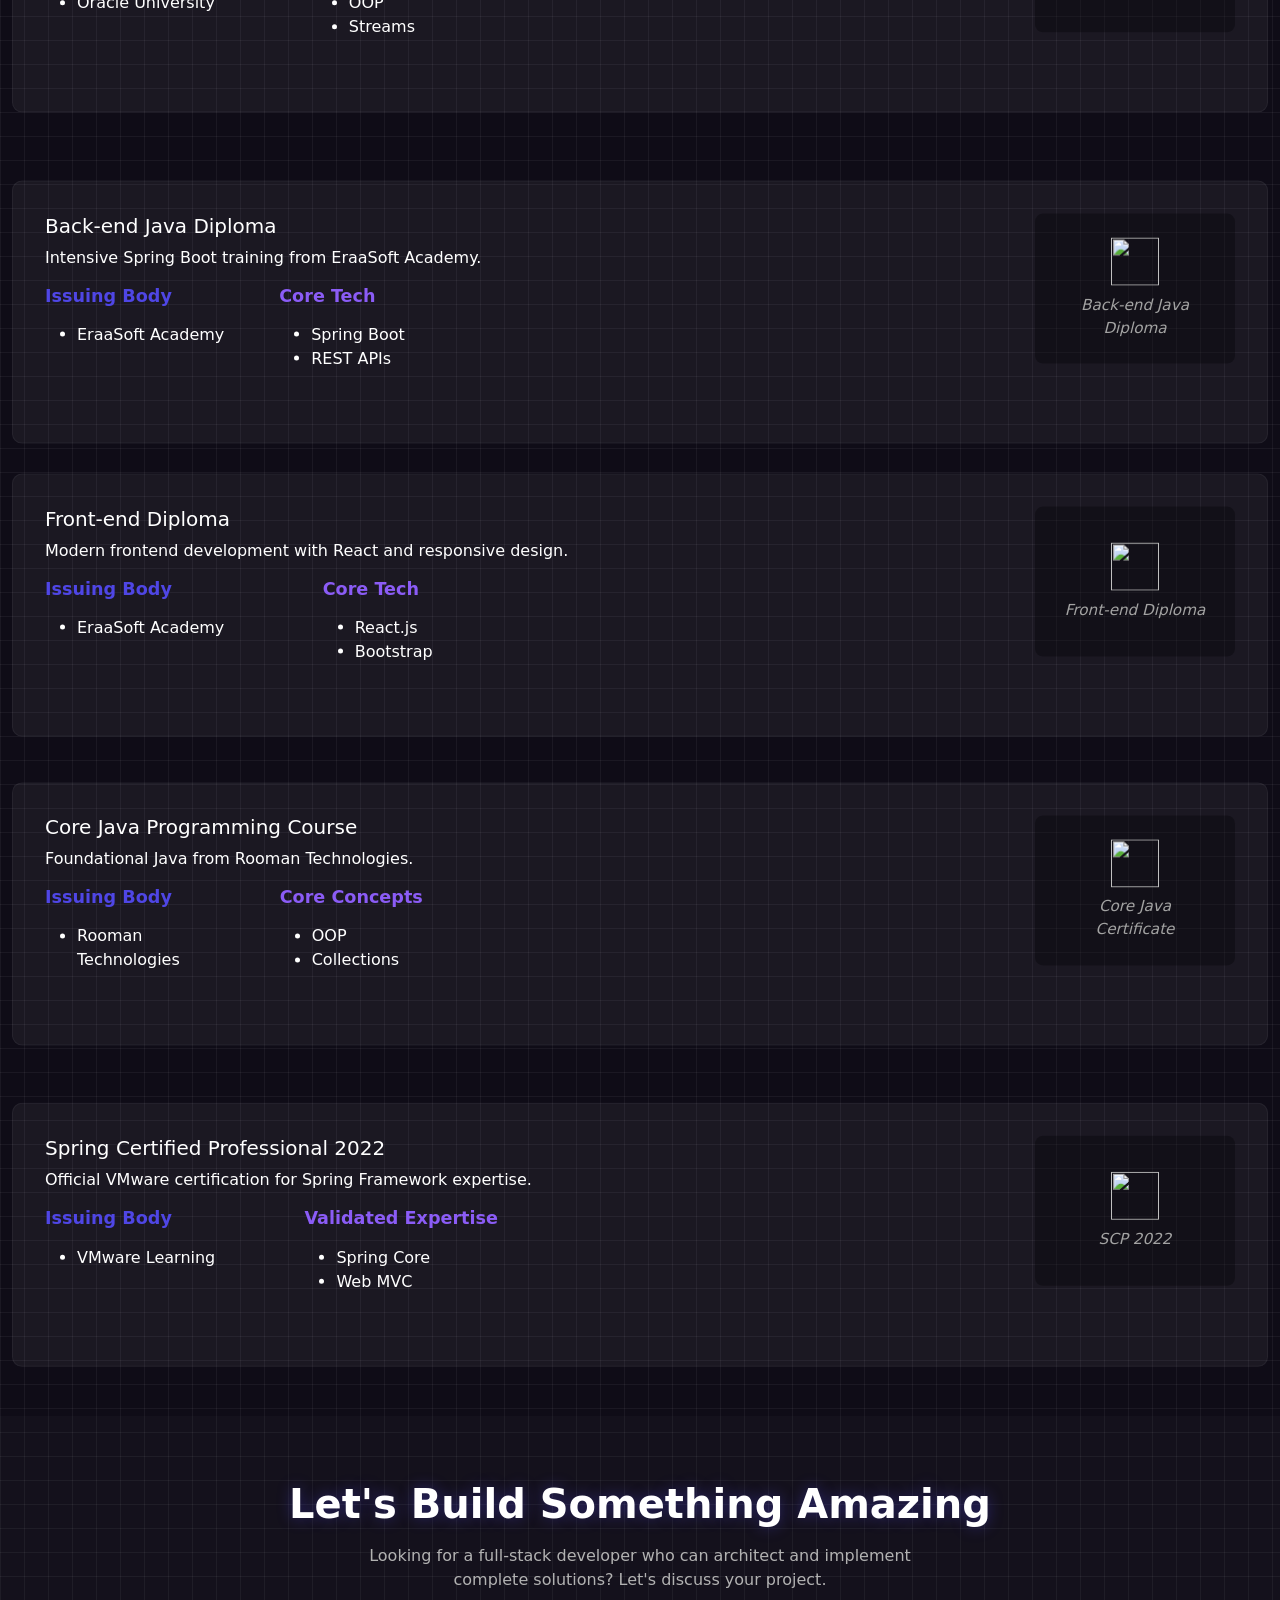
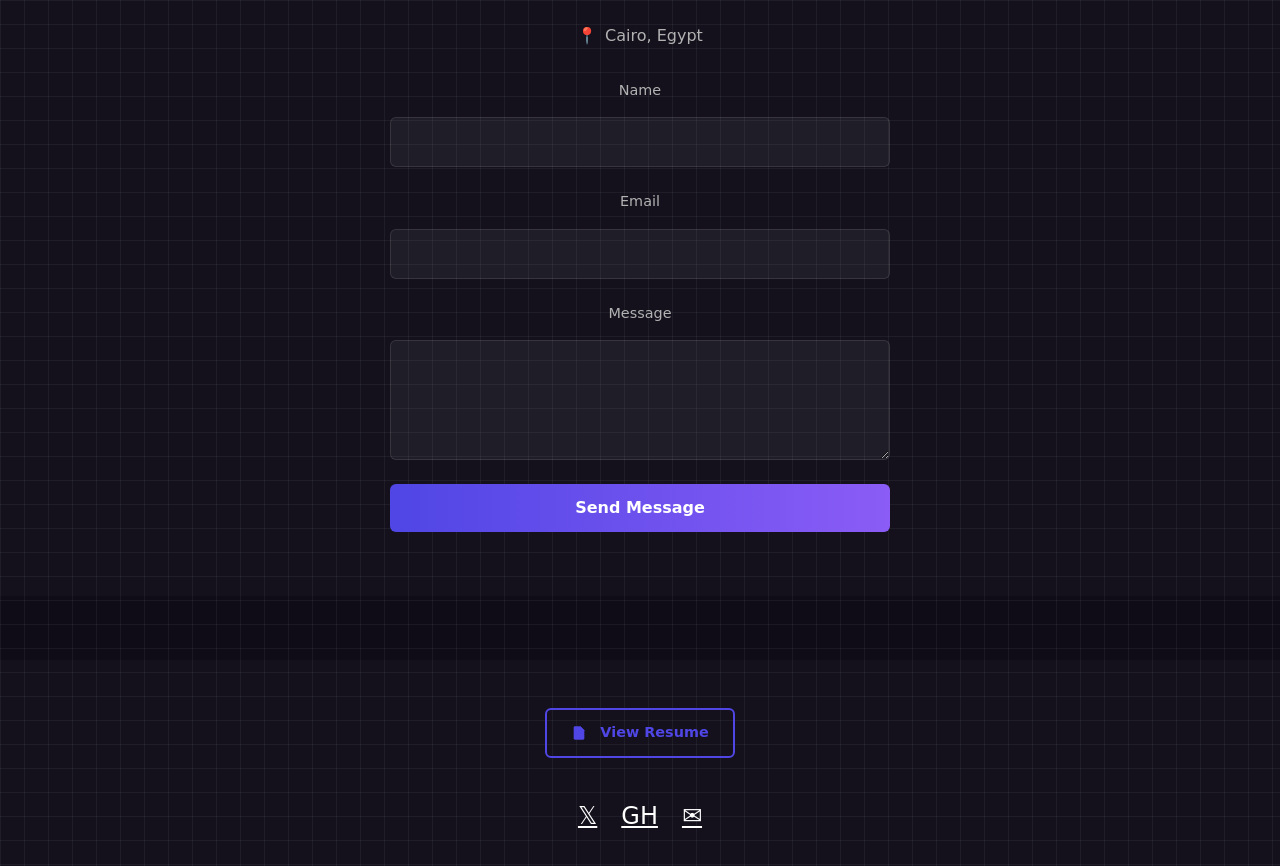
==== commit c81ea7a1: "resume edited" ====
--- a/index.html
+++ b/index.html
@@ -730,7 +730,7 @@
             <li class="nav-item">
               <a
                 class="nav-link"
-                href="https://drive.google.com/file/d/1MYpRjzyZtv3cyAle6kVB1JtvwQZctTmK/view?usp=sharing"
+                href="https://drive.google.com/file/d/1PK7bykqAg0HaA36dcYDPFXEMLDXU5MI1/view?usp=sharing"
                 target="_blank"
                 >Resume</a
               >
@@ -760,8 +760,7 @@
       <a href="https://github.com/Mudther84" target="_blank">GitHub</a>
       <a href="mailto:moudaseryassin@gmail.com">Email</a>
       <a
-        href="https://drive.google.com/file/d/1MYpRjzyZtv3cyAle6kVB1JtvwQZctTmK/view?usp=sharing"
-        >Resume</a
+        href="https://drive.google.com/file/d/1PK7bykqAg0HaA36dcYDPFXEMLDXU5MI1/view?usp=sharing">Resume</a
       >
     </div>
     <!-- ABOUT -->
@@ -1794,7 +1793,7 @@
     <!-- FOOTER -->
     <footer>
       <a
-        href="https://drive.google.com/file/d/1MYpRjzyZtv3cyAle6kVB1JtvwQZctTmK/view"
+        href="https://drive.google.com/file/d/1PK7bykqAg0HaA36dcYDPFXEMLDXU5MI1/view?usp=sharing"
         class="resume-btn"
       >
         <svg
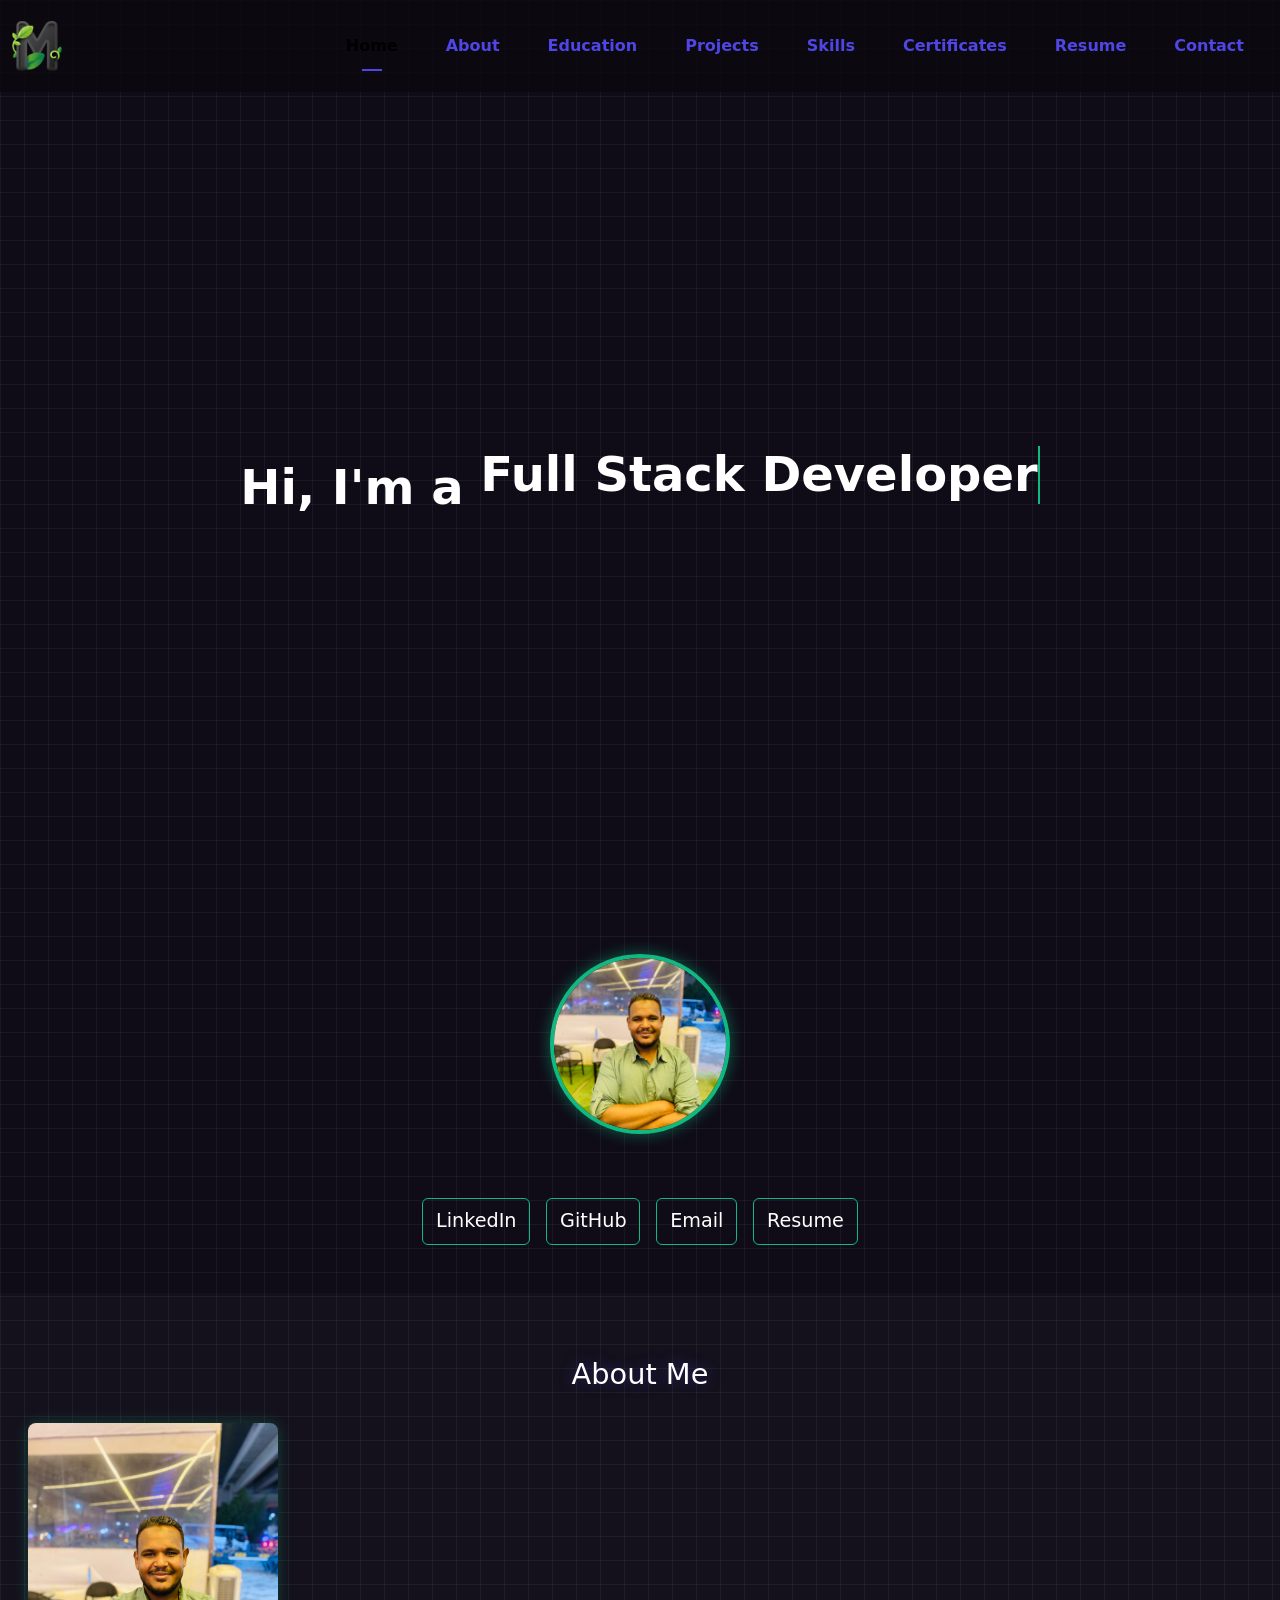
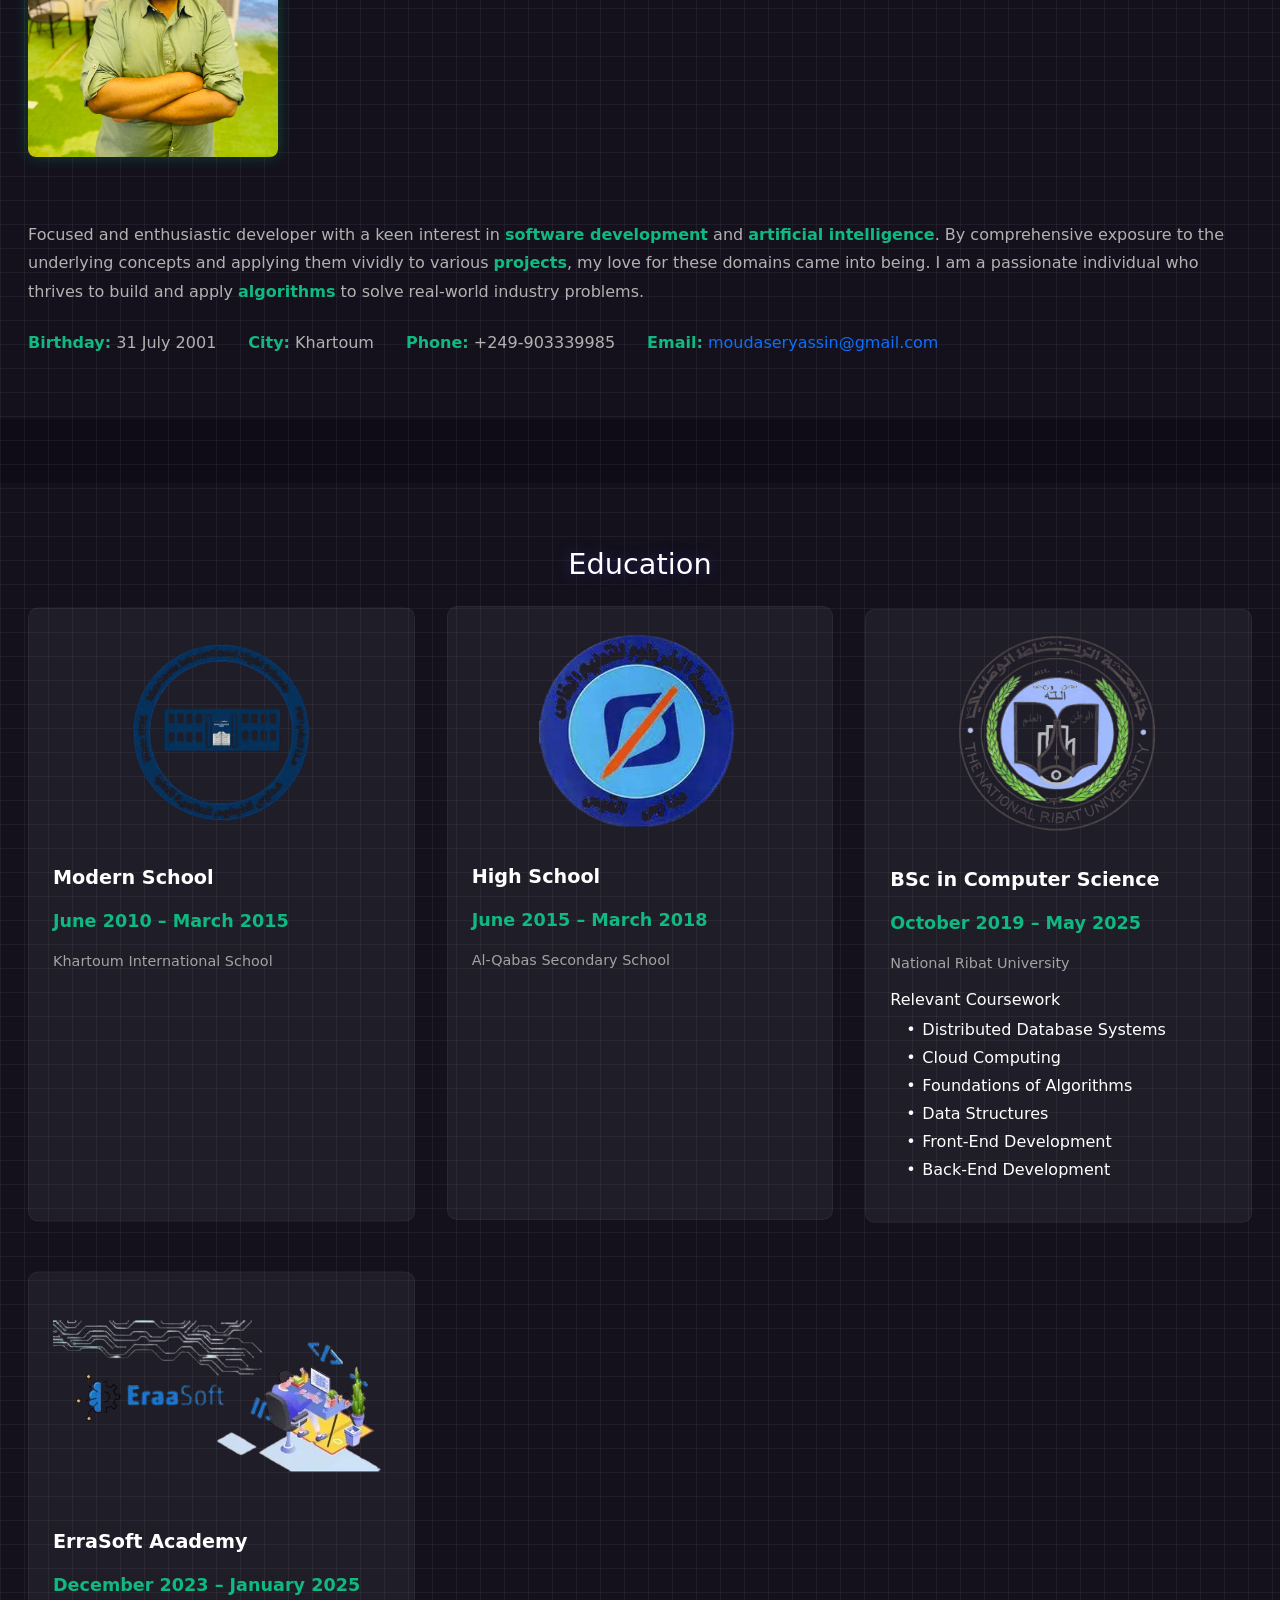
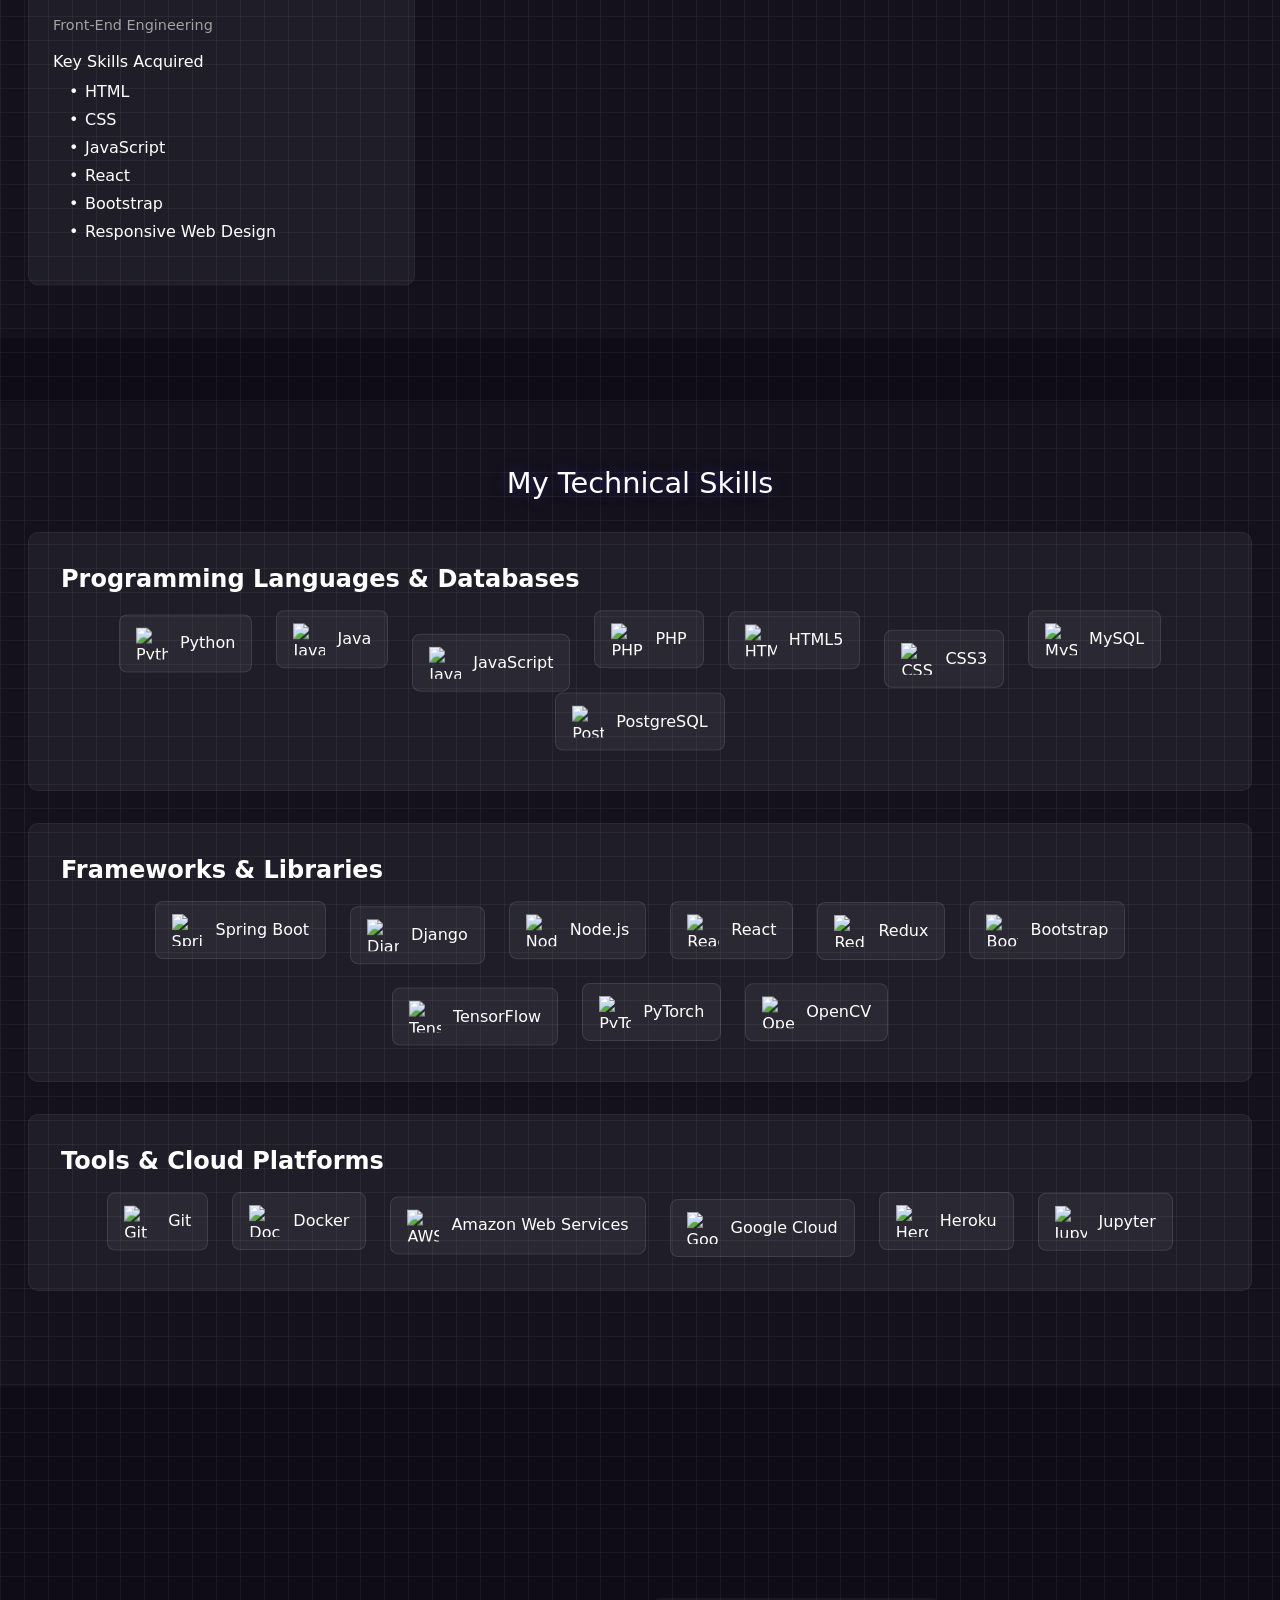
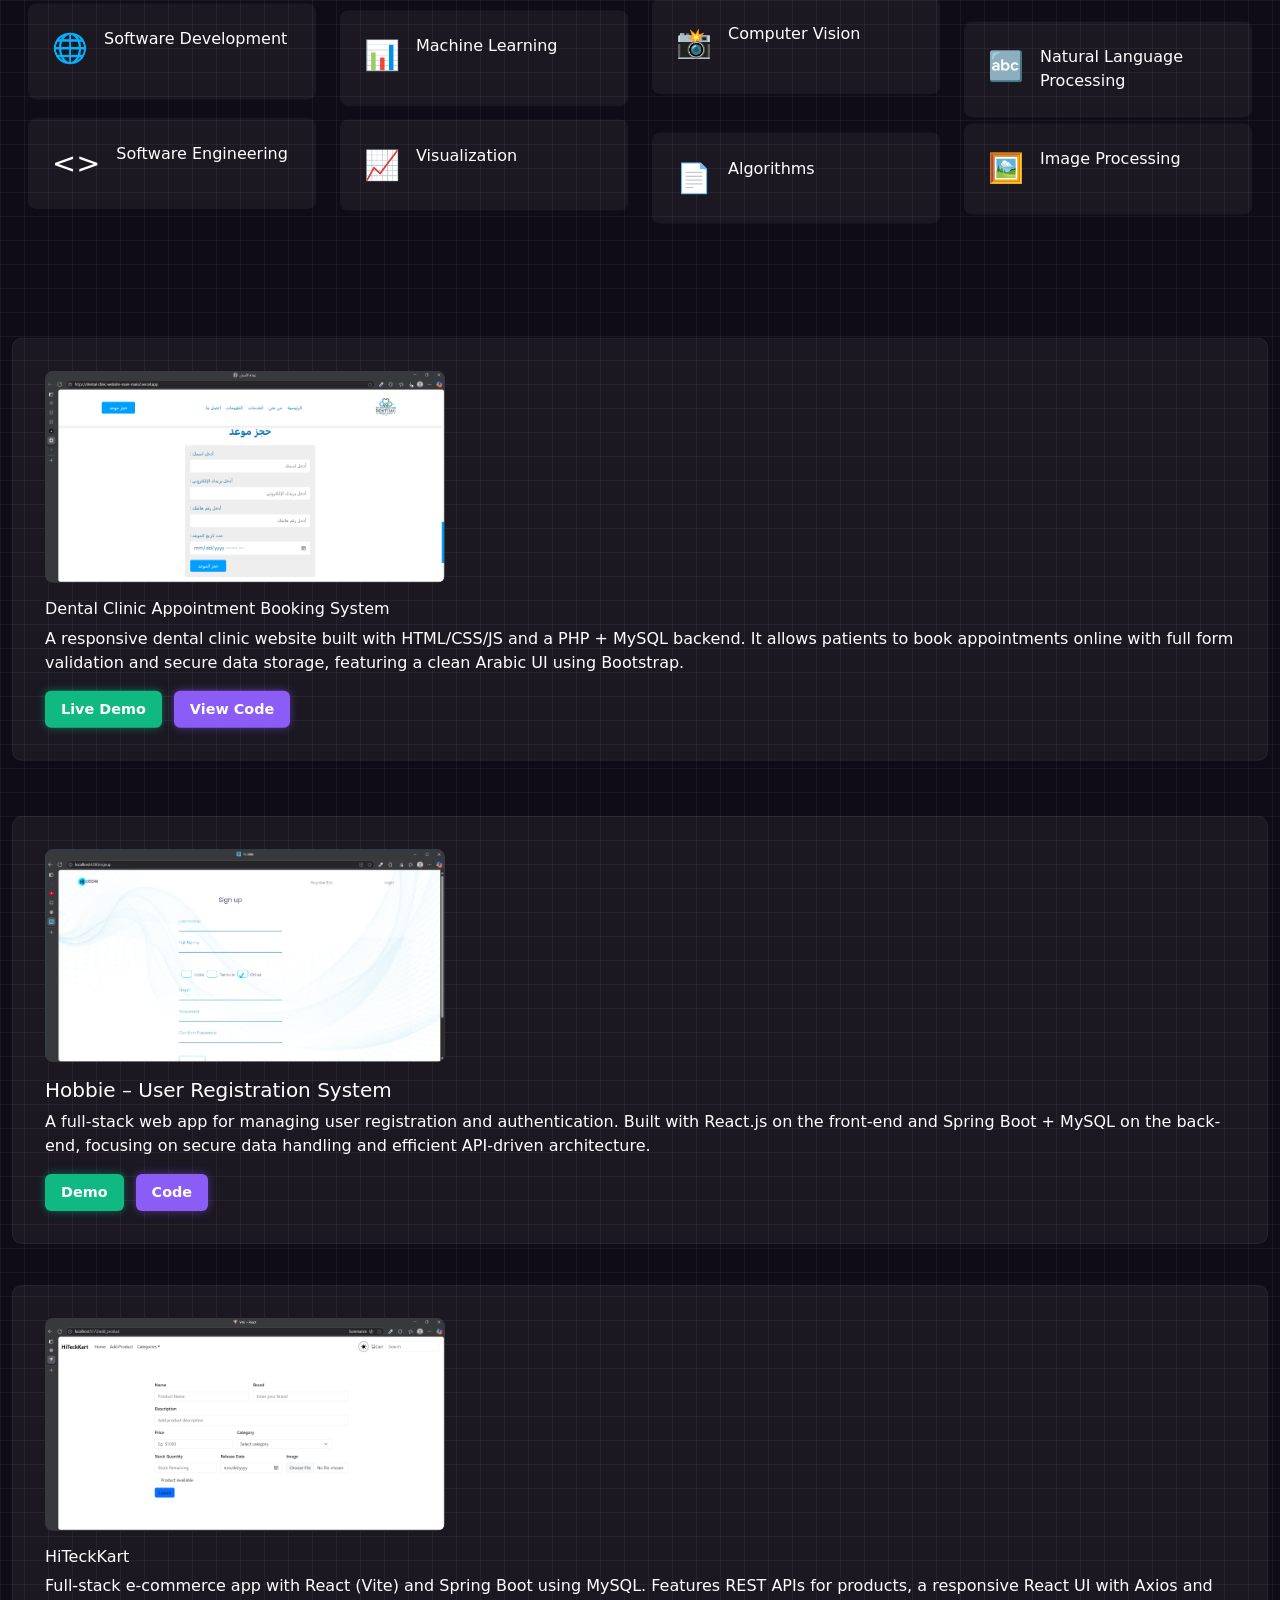
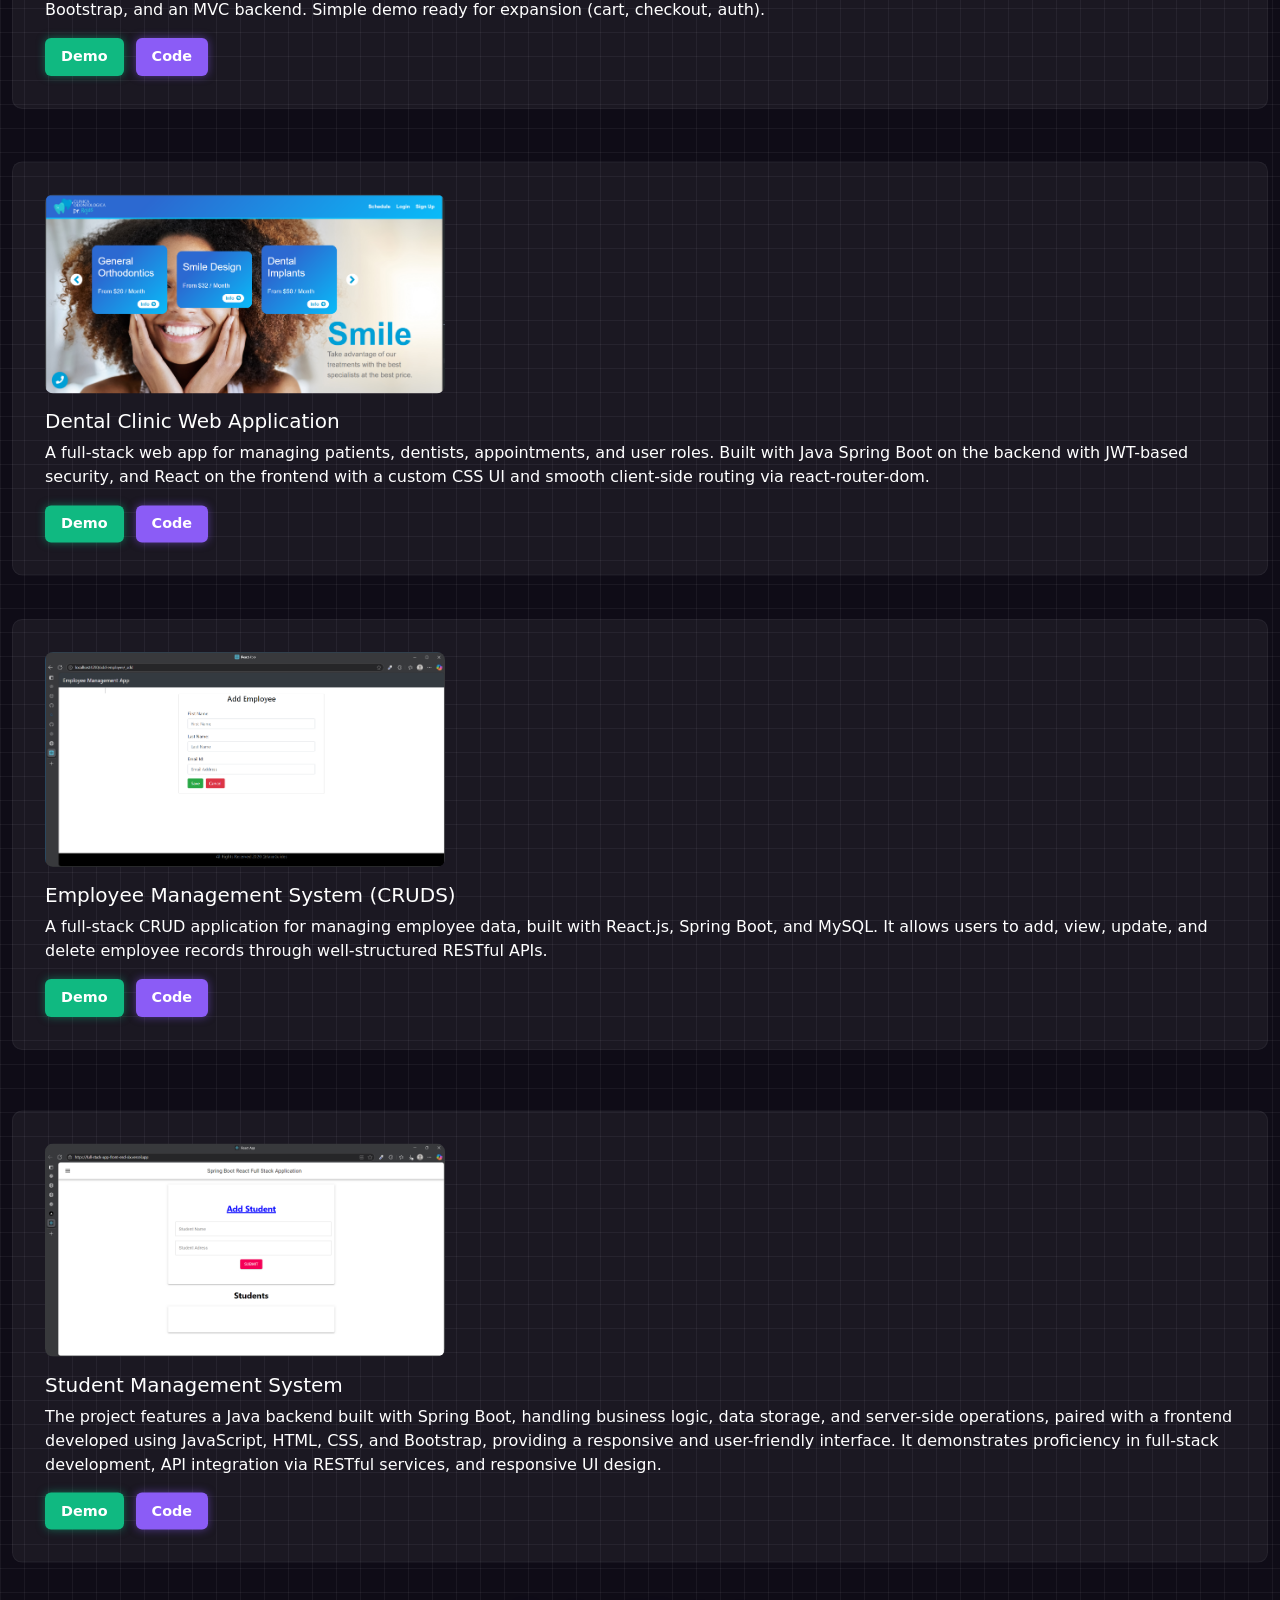
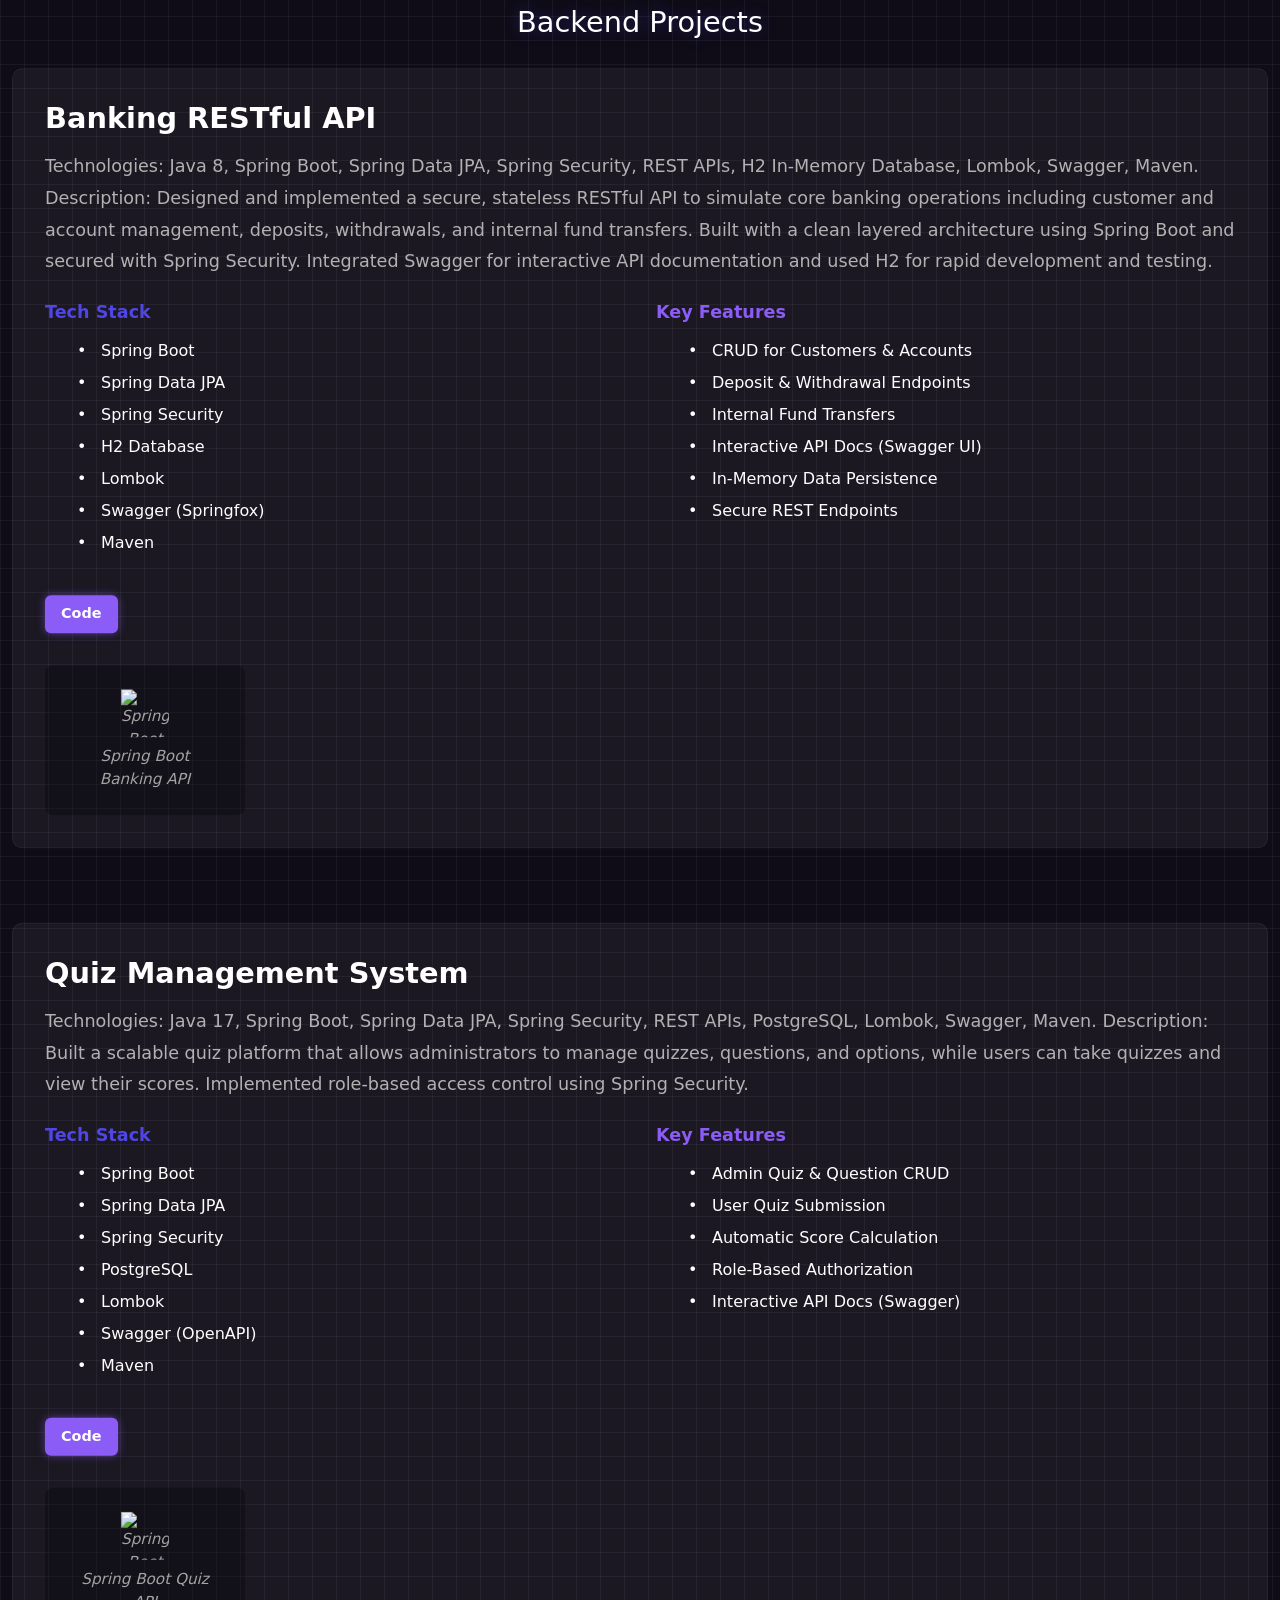
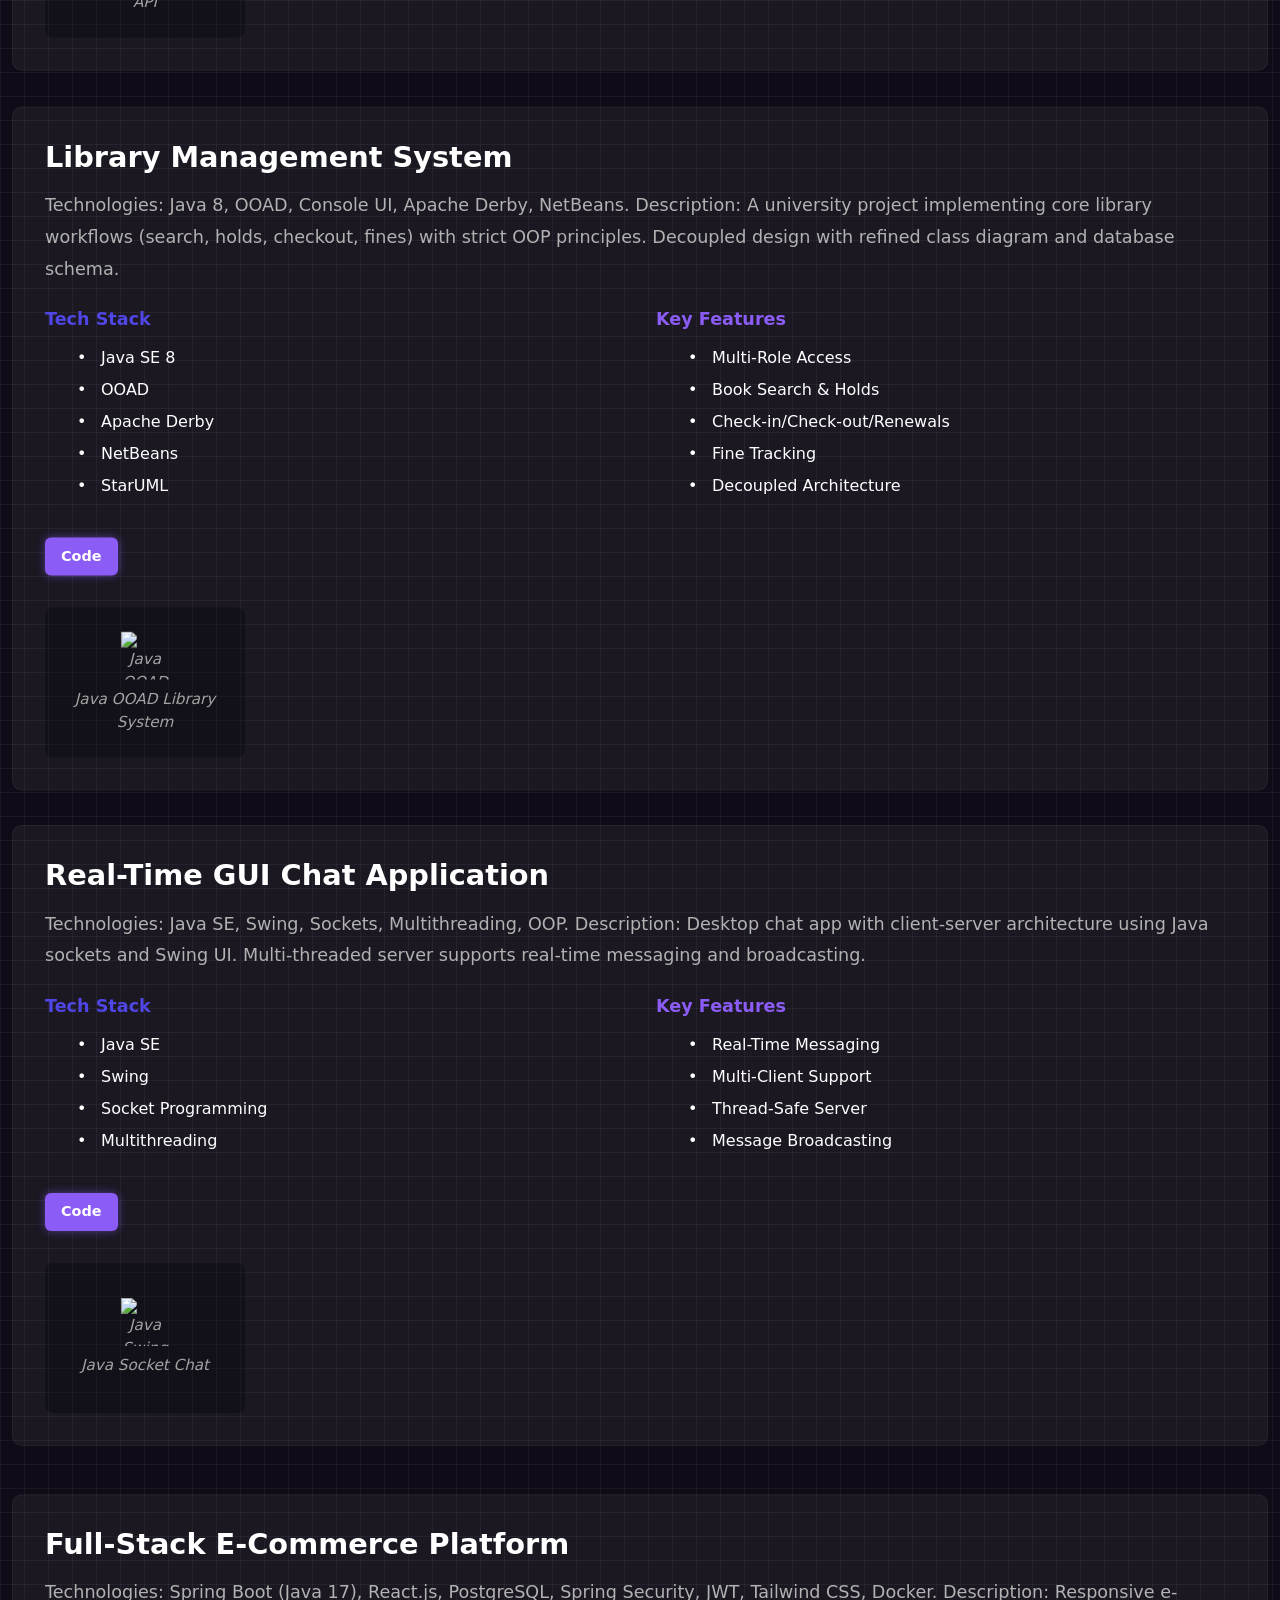
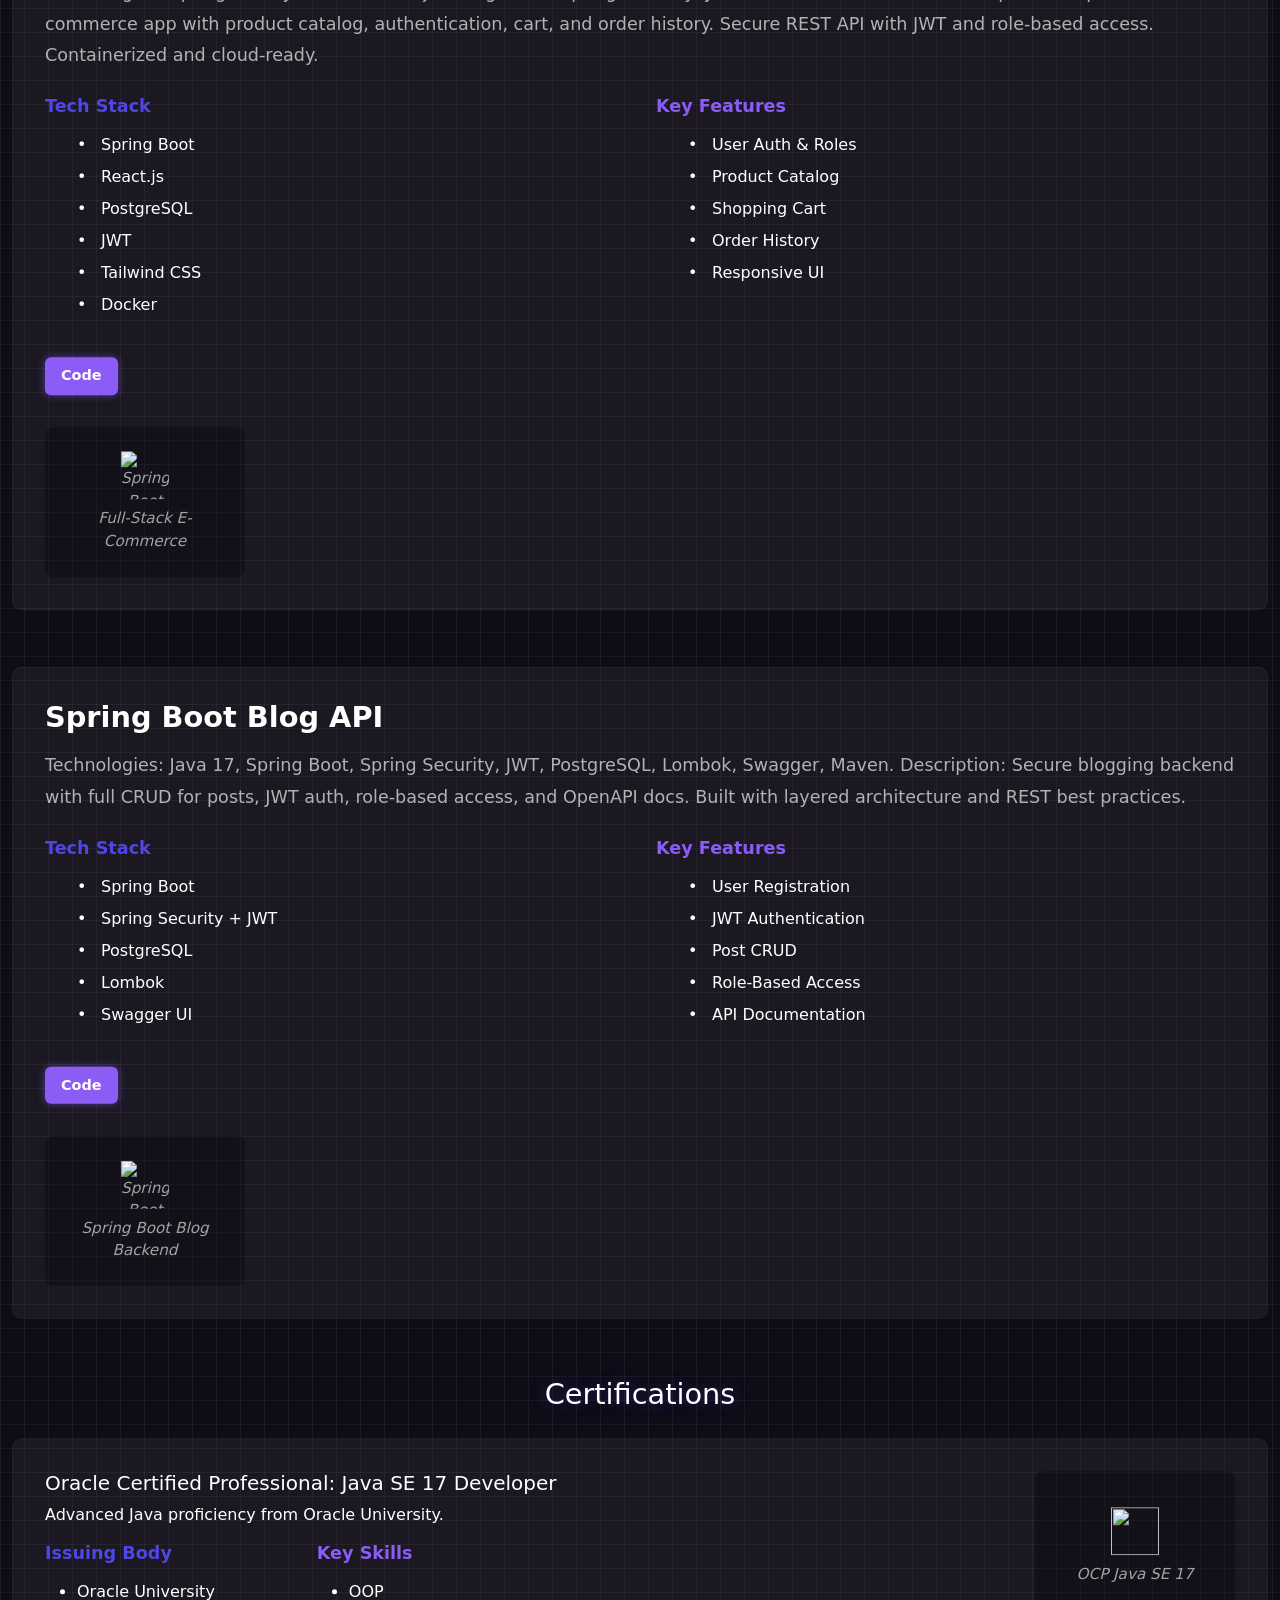
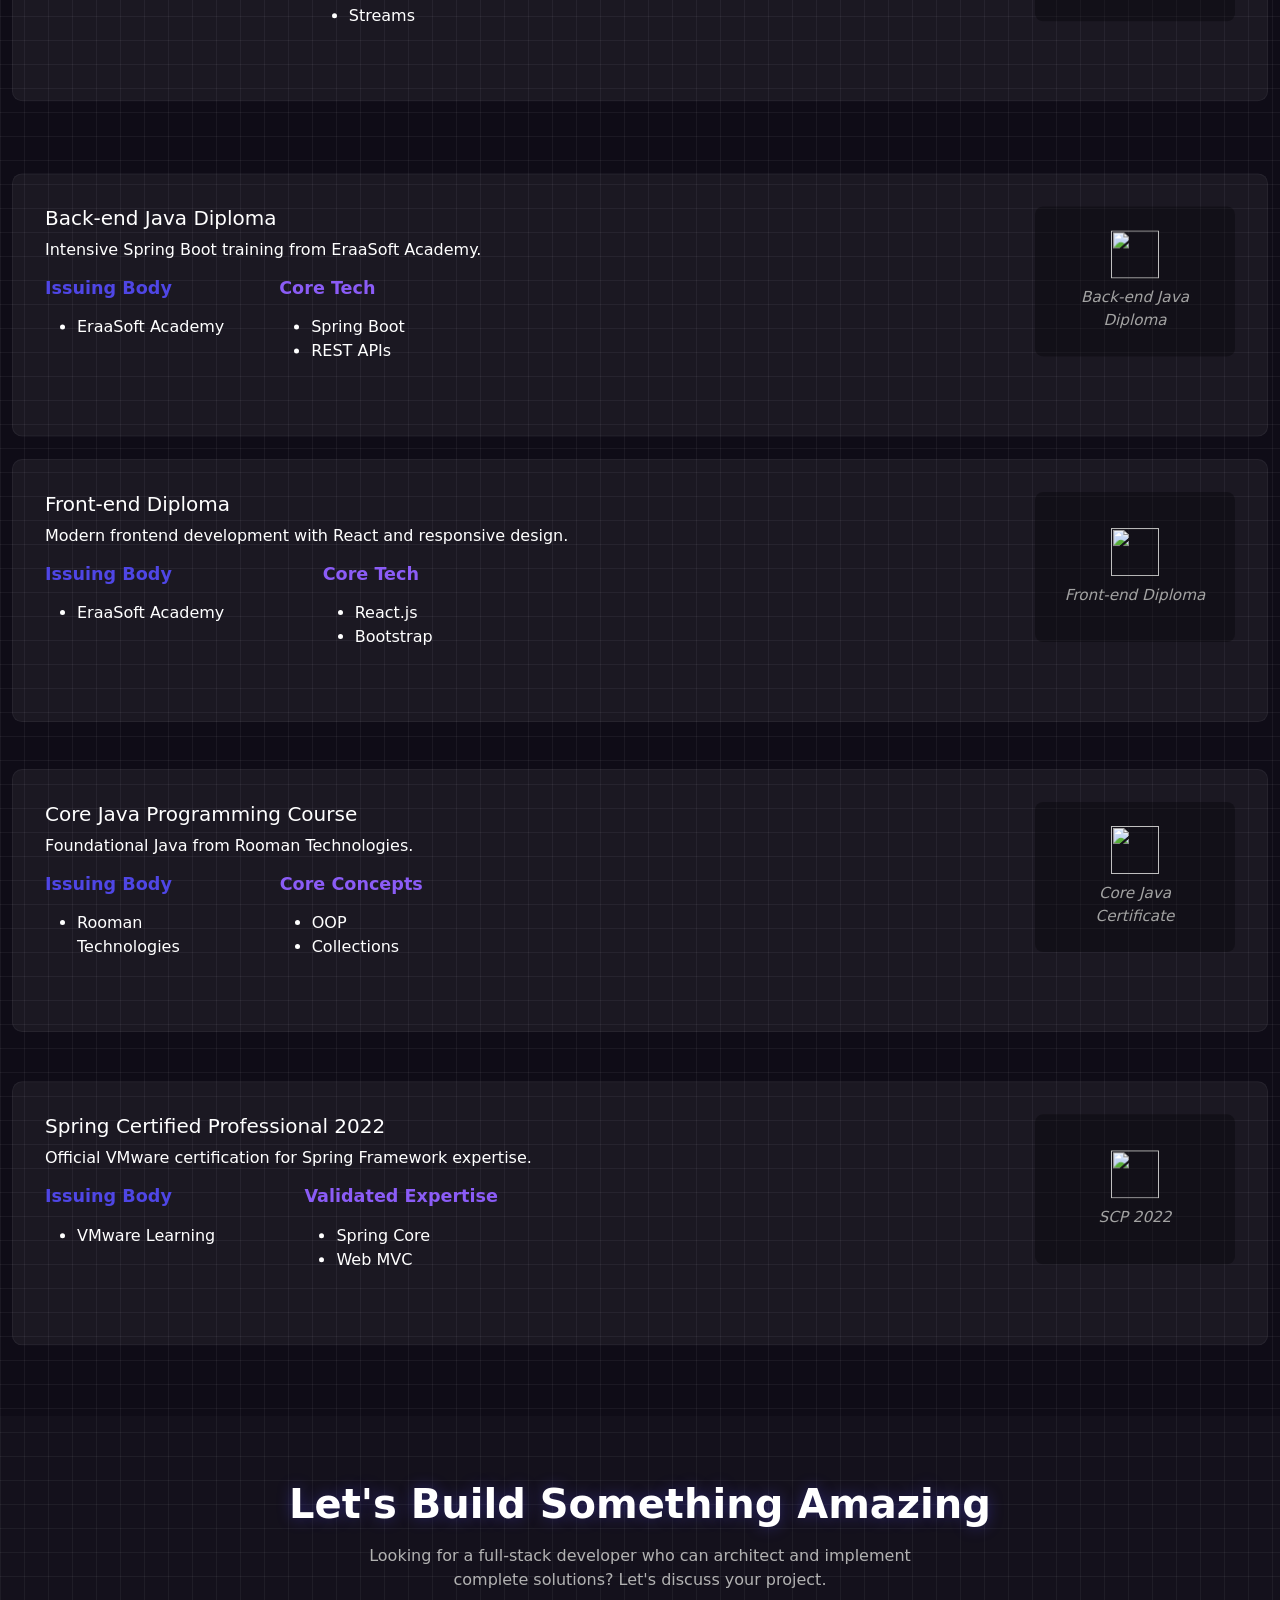
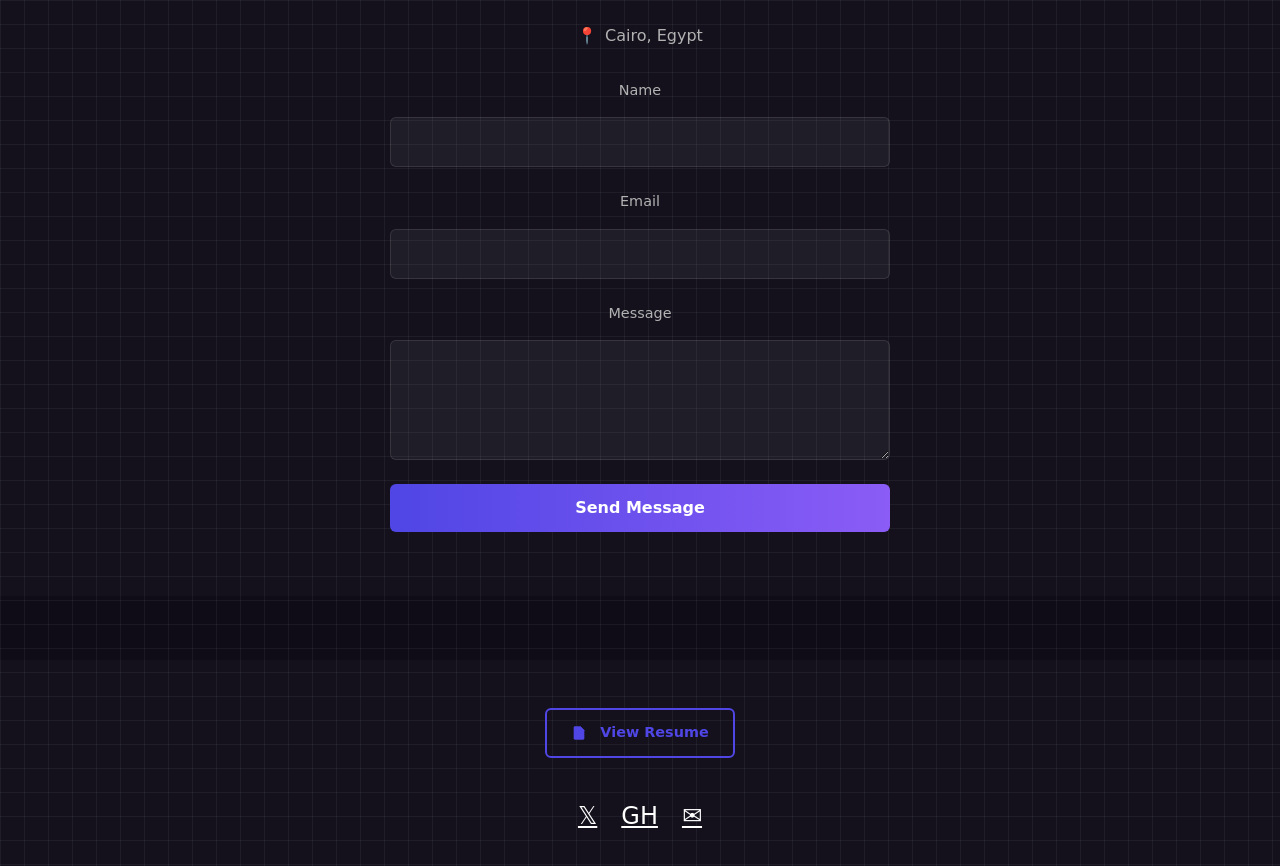
==== commit 90e9290b: "editing email adding link" ====
--- a/index.html
+++ b/index.html
@@ -792,7 +792,7 @@
                 <strong>Phone:</strong> +249-903339985
               </div>
               <div class="info-item">
-                <strong>Email:</strong> moudaseryassin@gmail.com
+                <a href="mailto:moudaseryassin@gmail.com" style="text-decoration: none;"><strong>Email:</strong> moudaseryassin@gmail.com</a>
               </div>
             </div>
           </div>
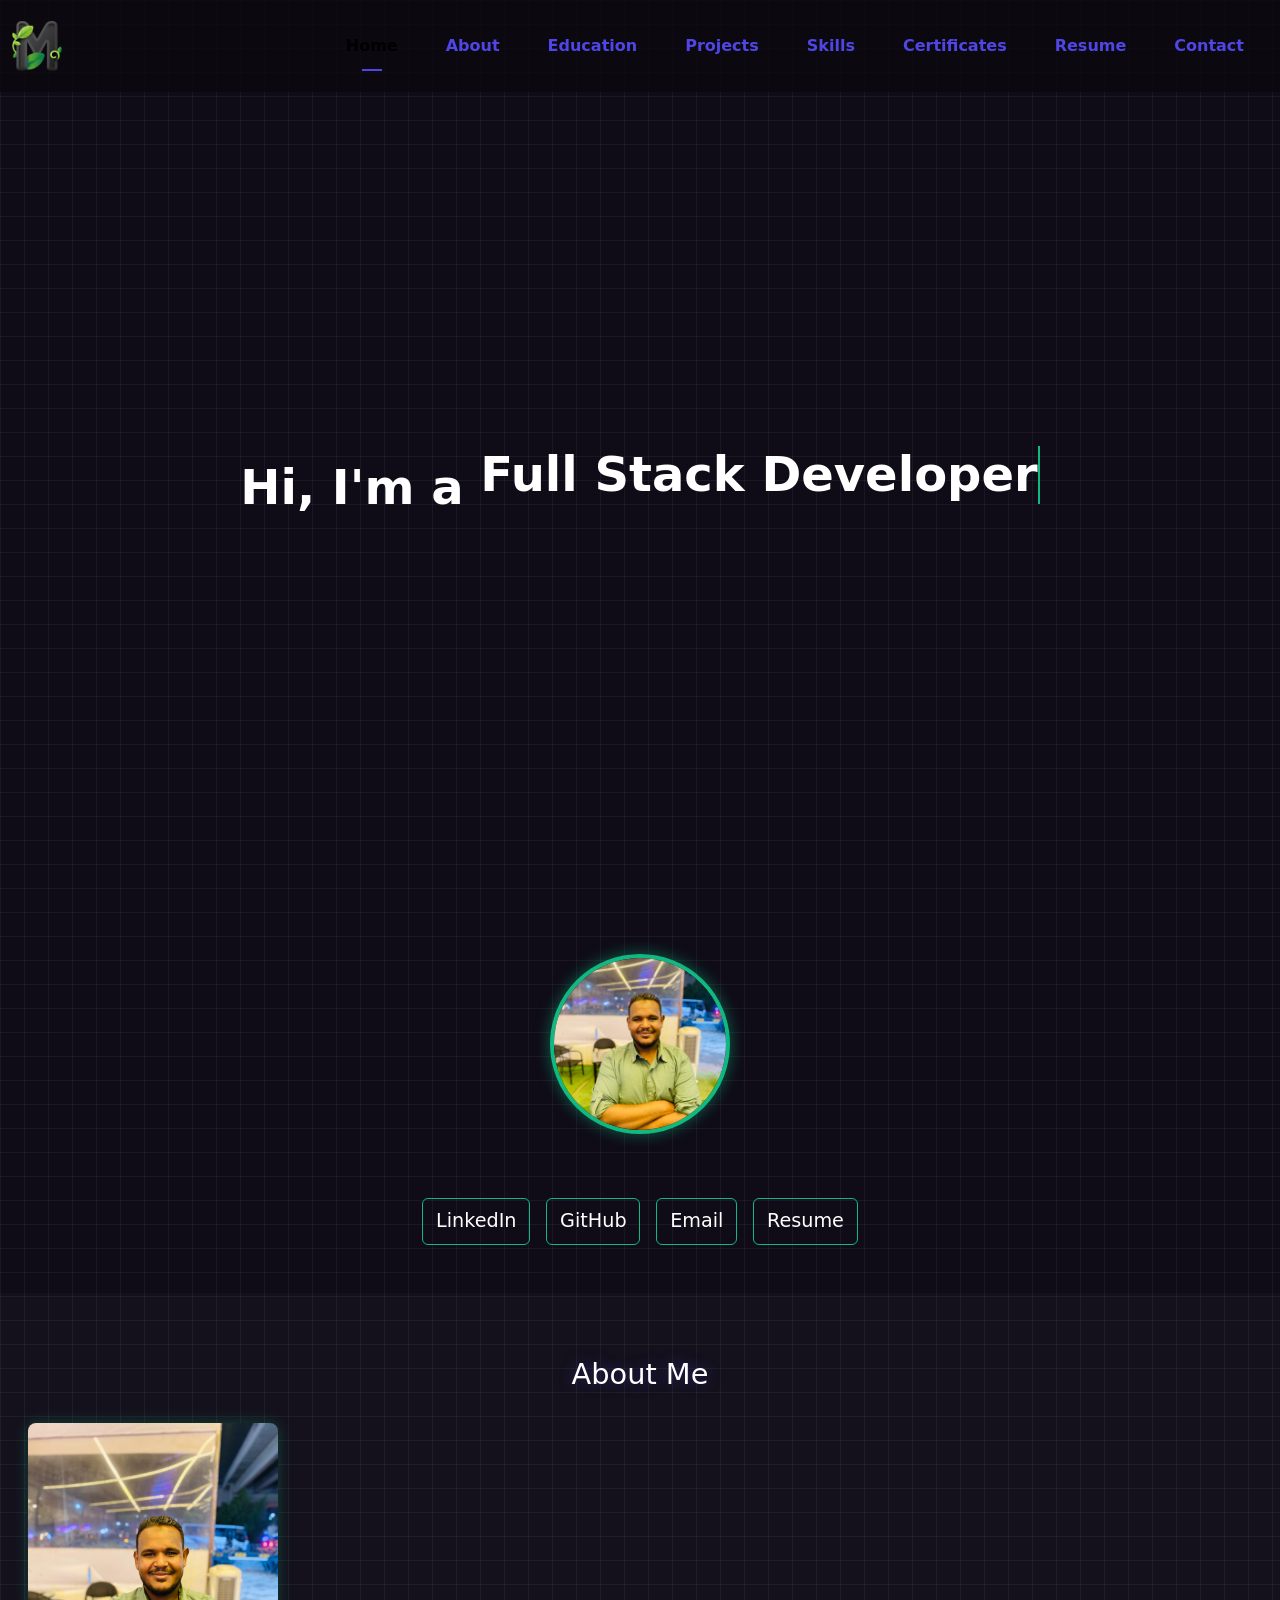
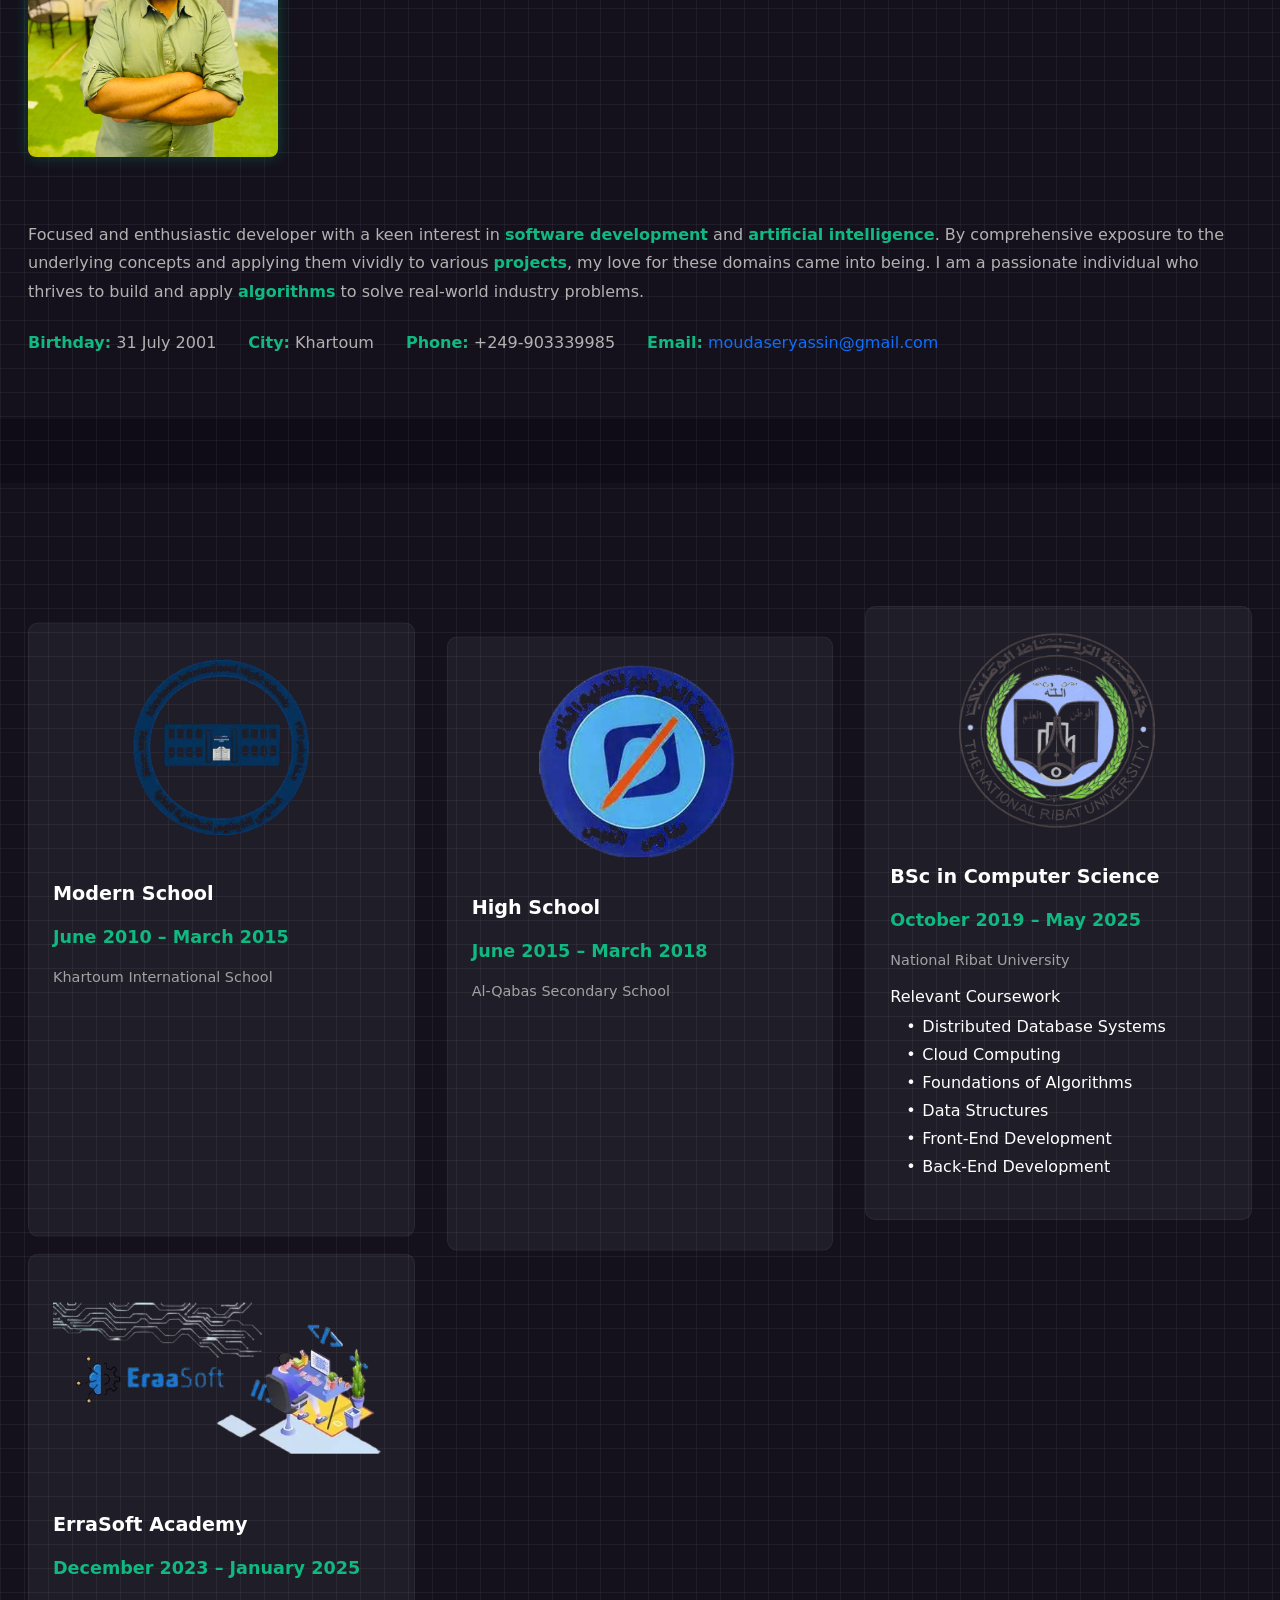
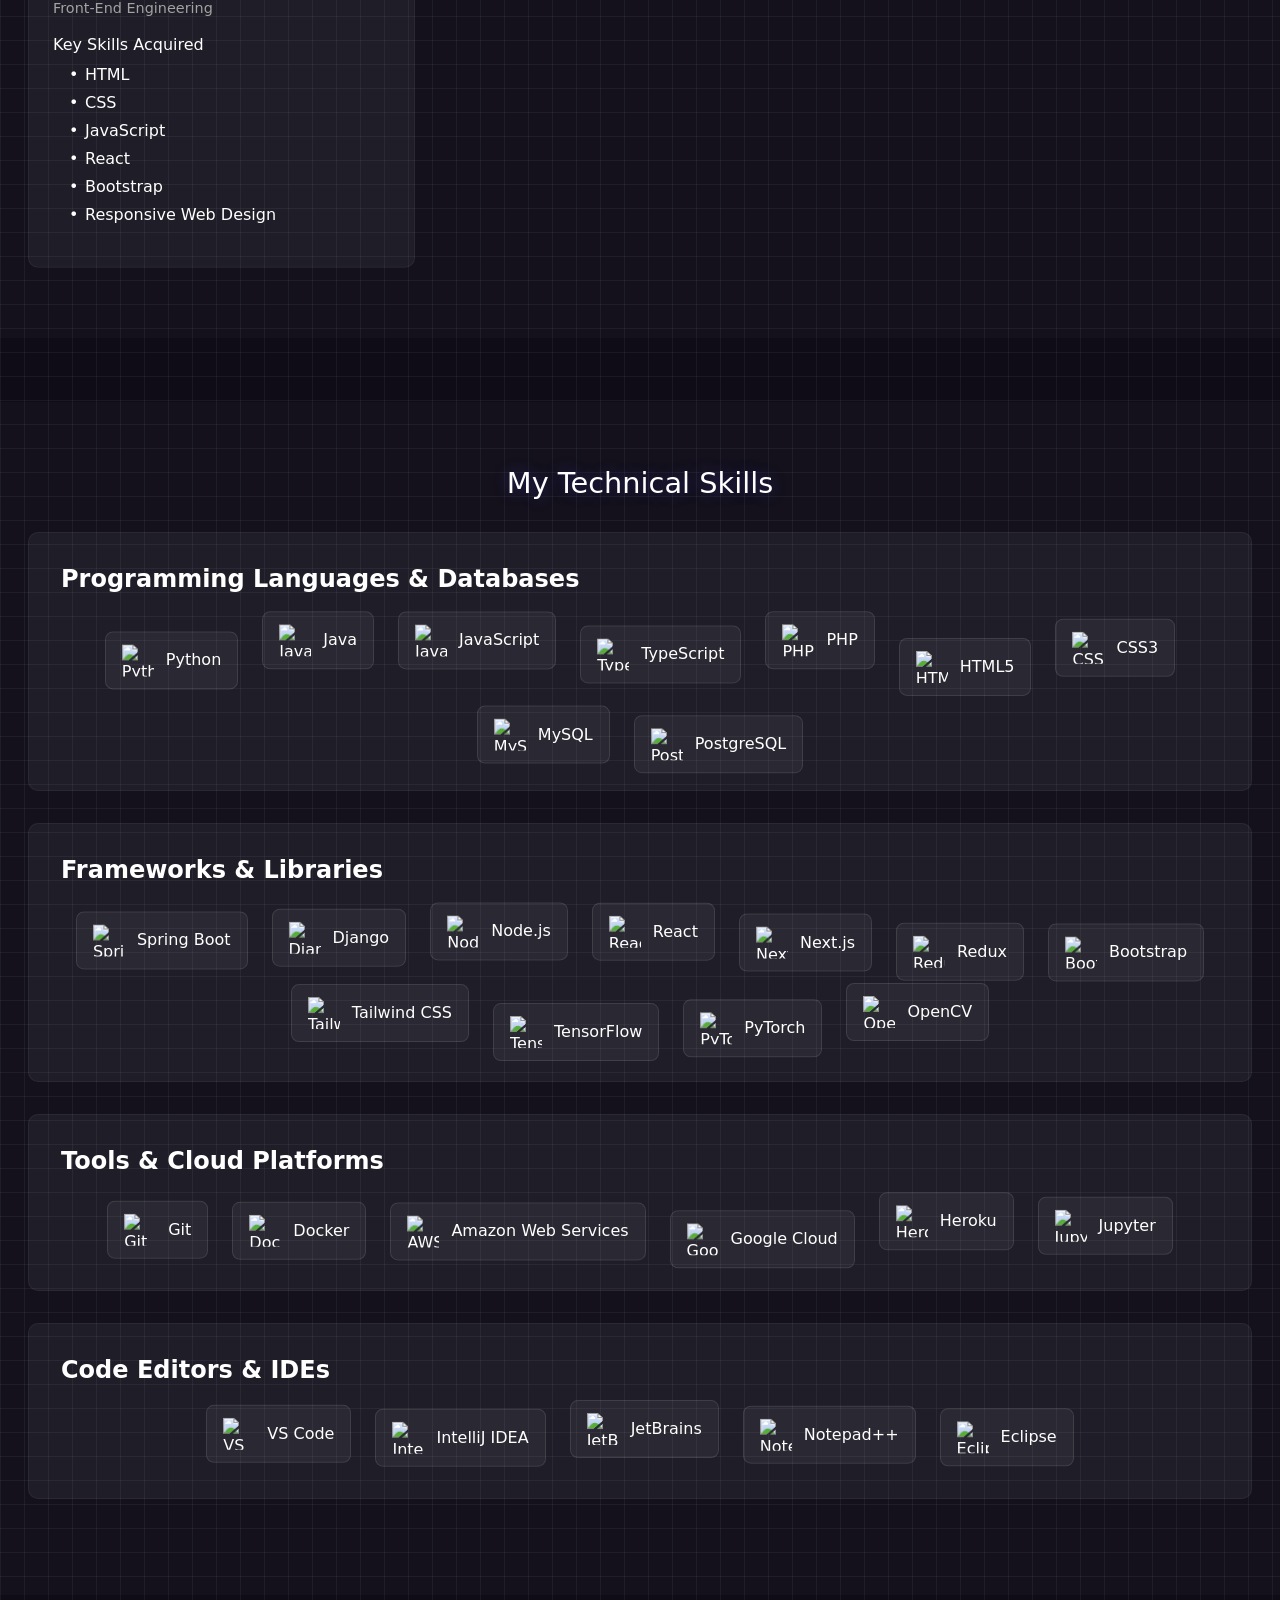
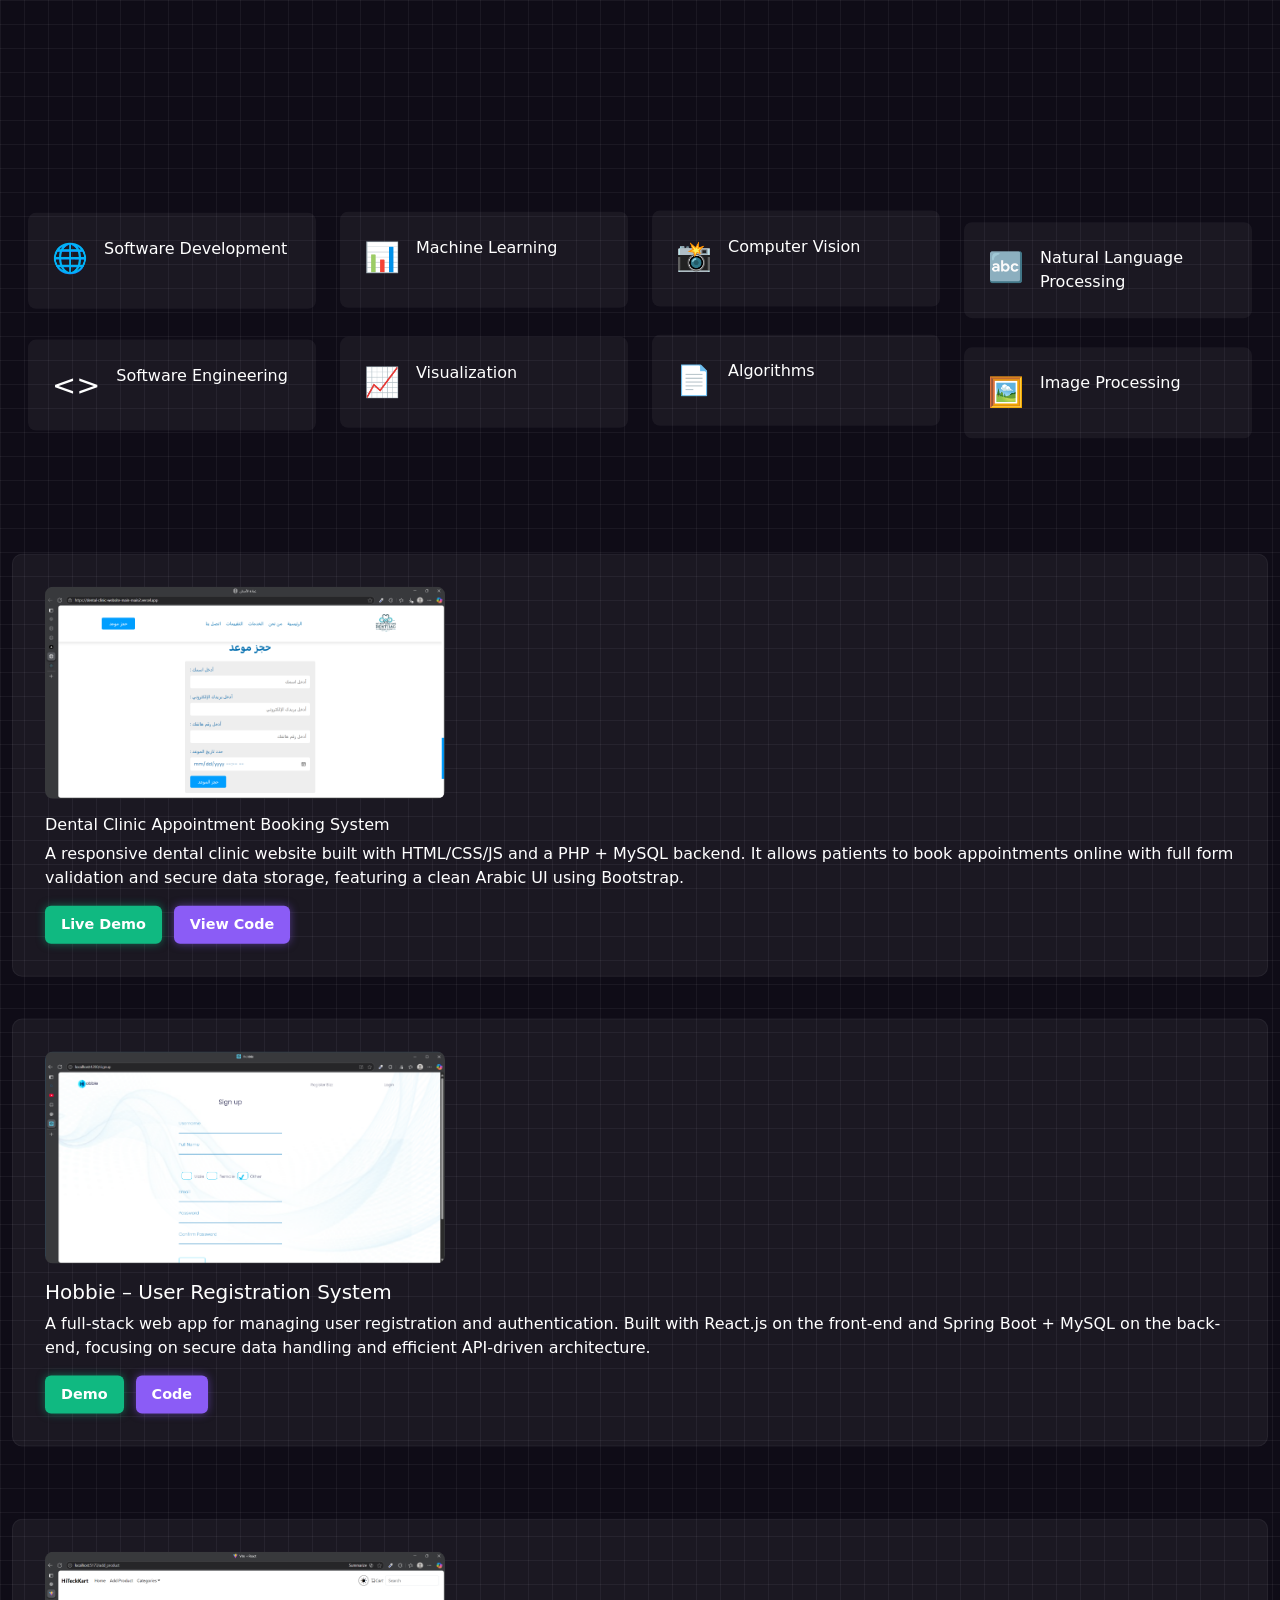
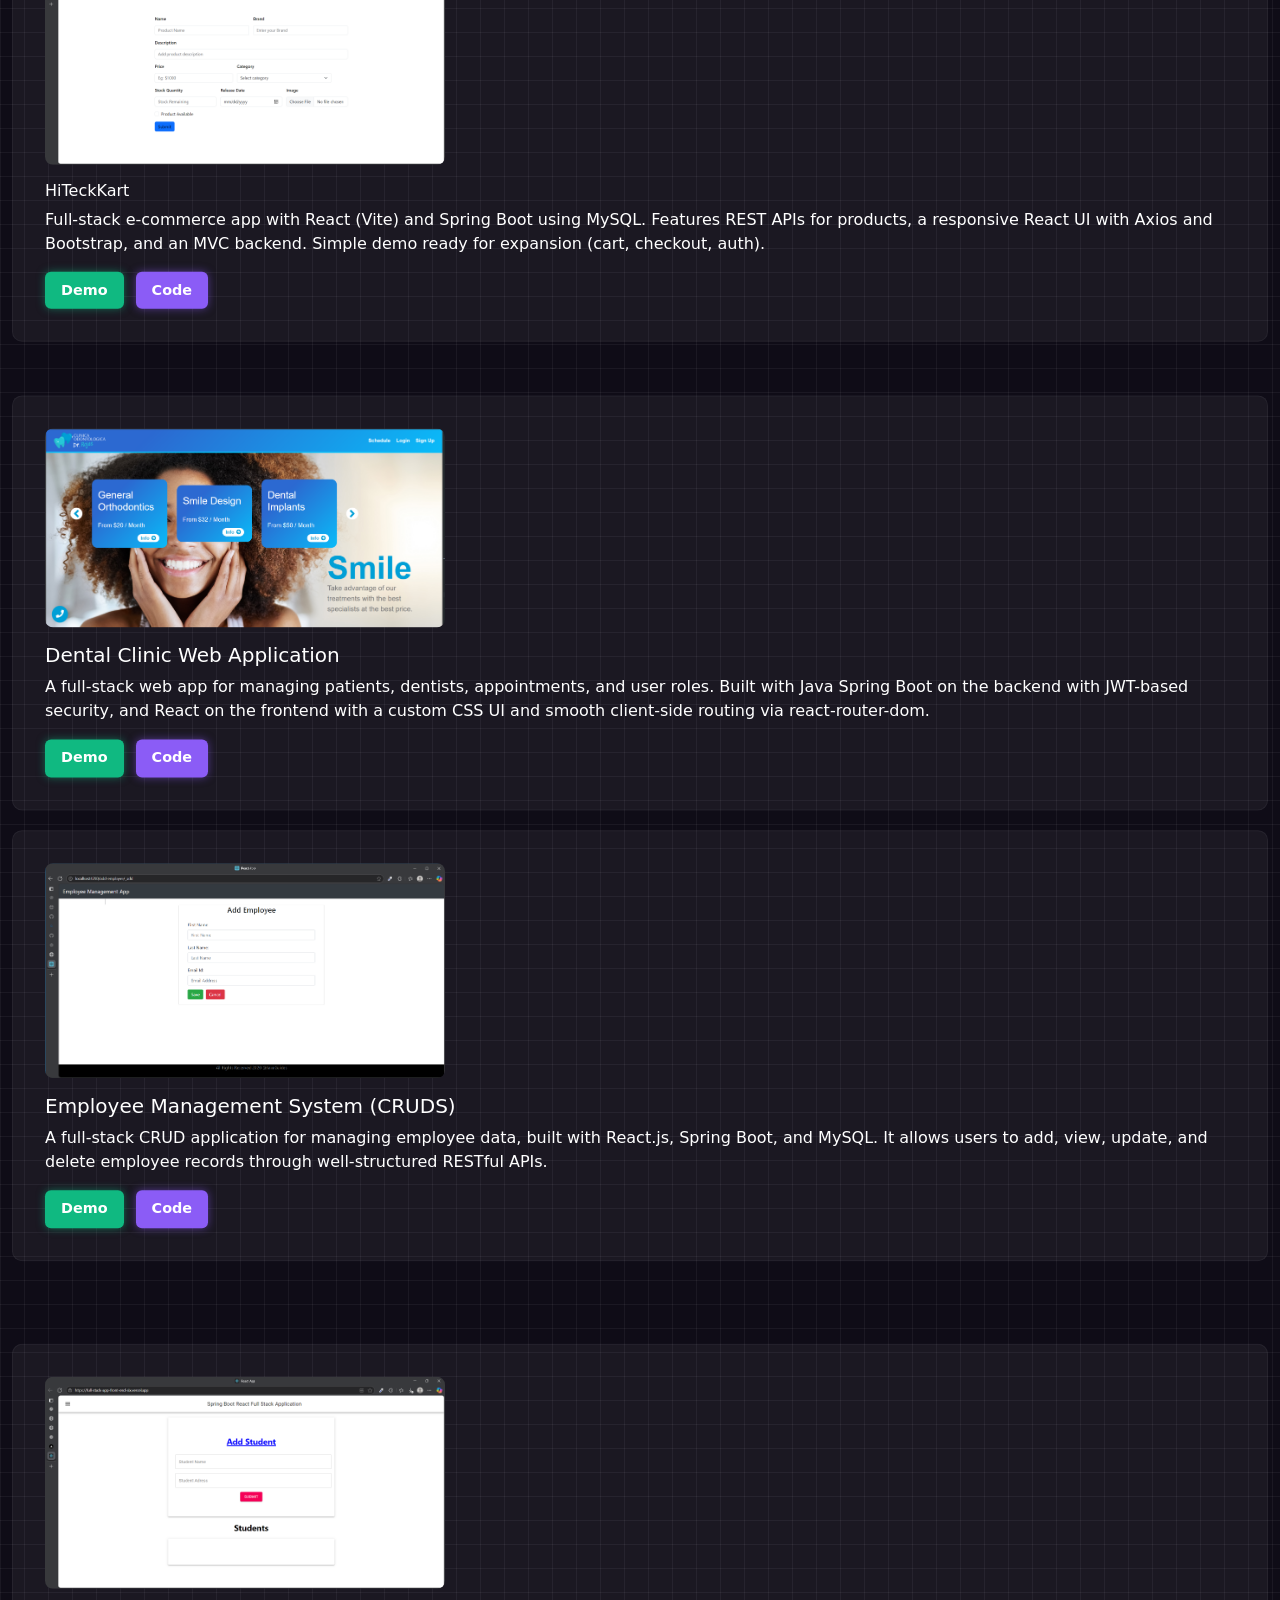
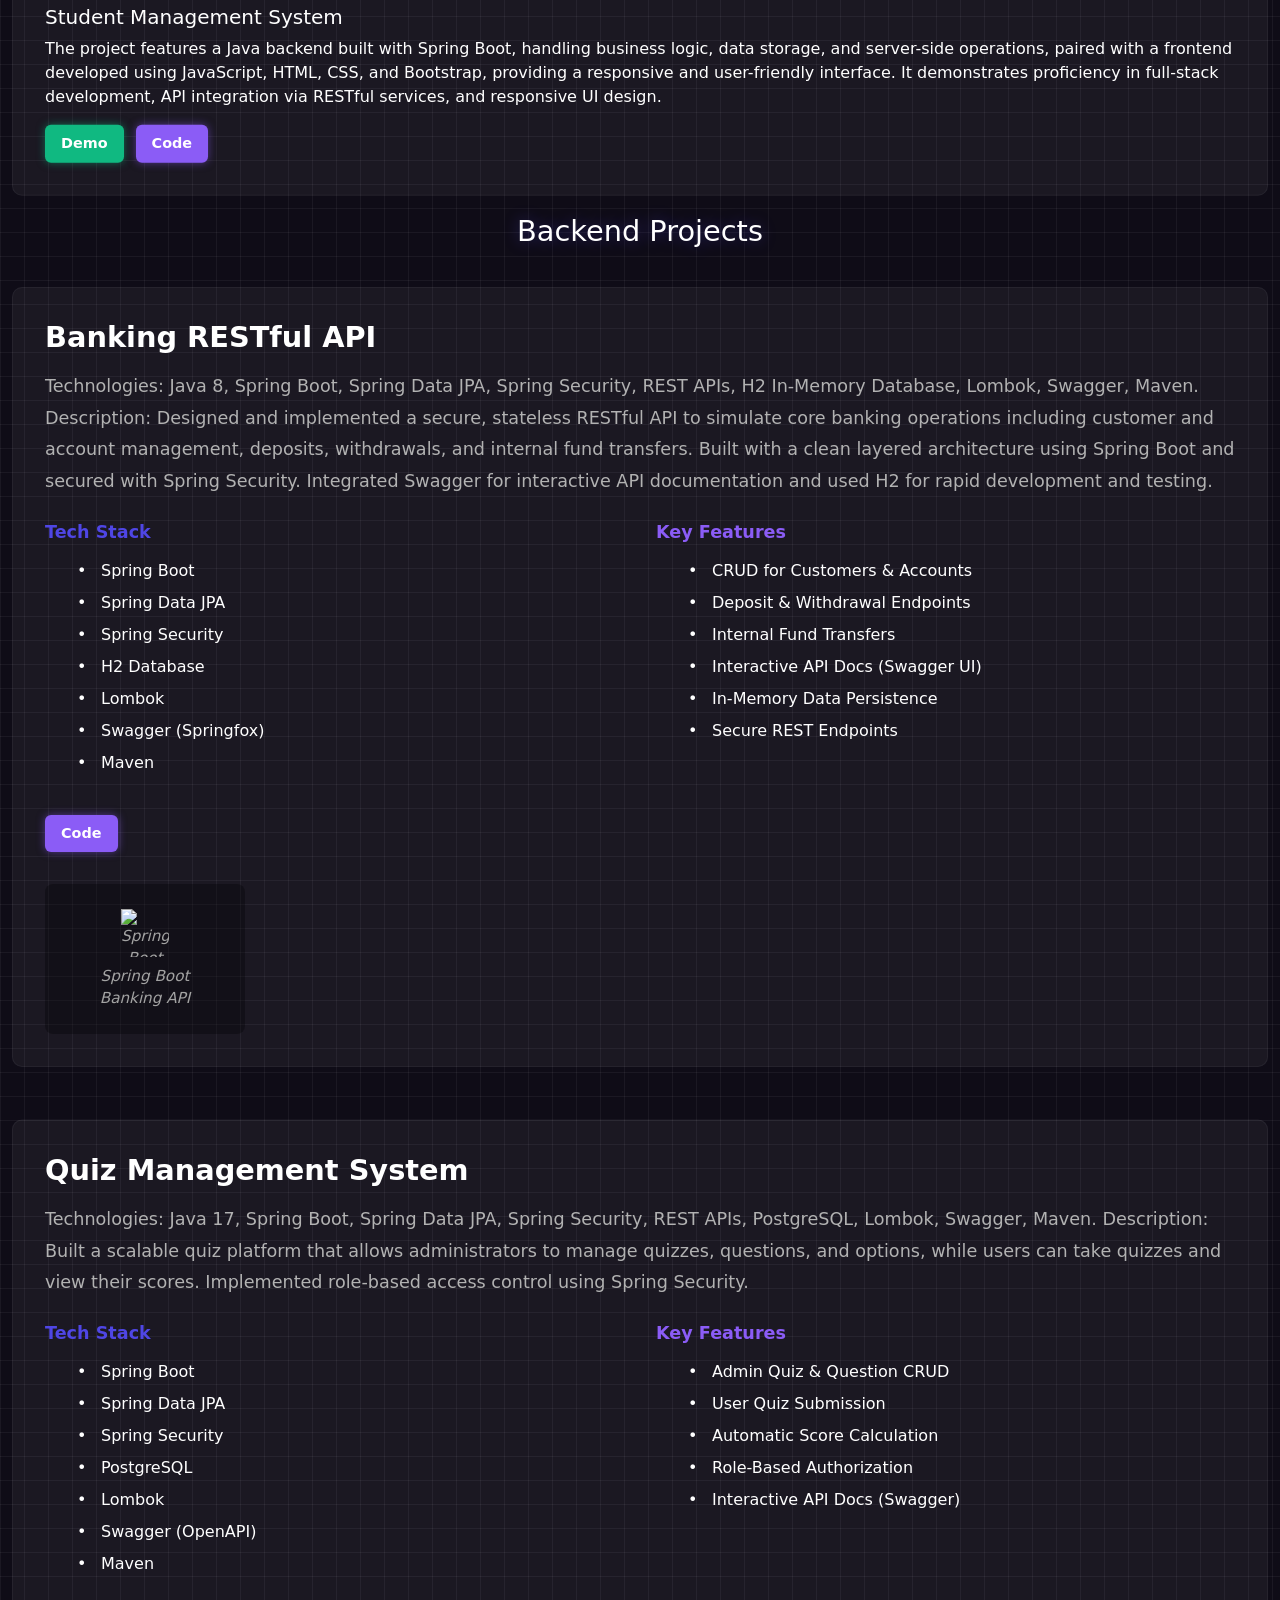
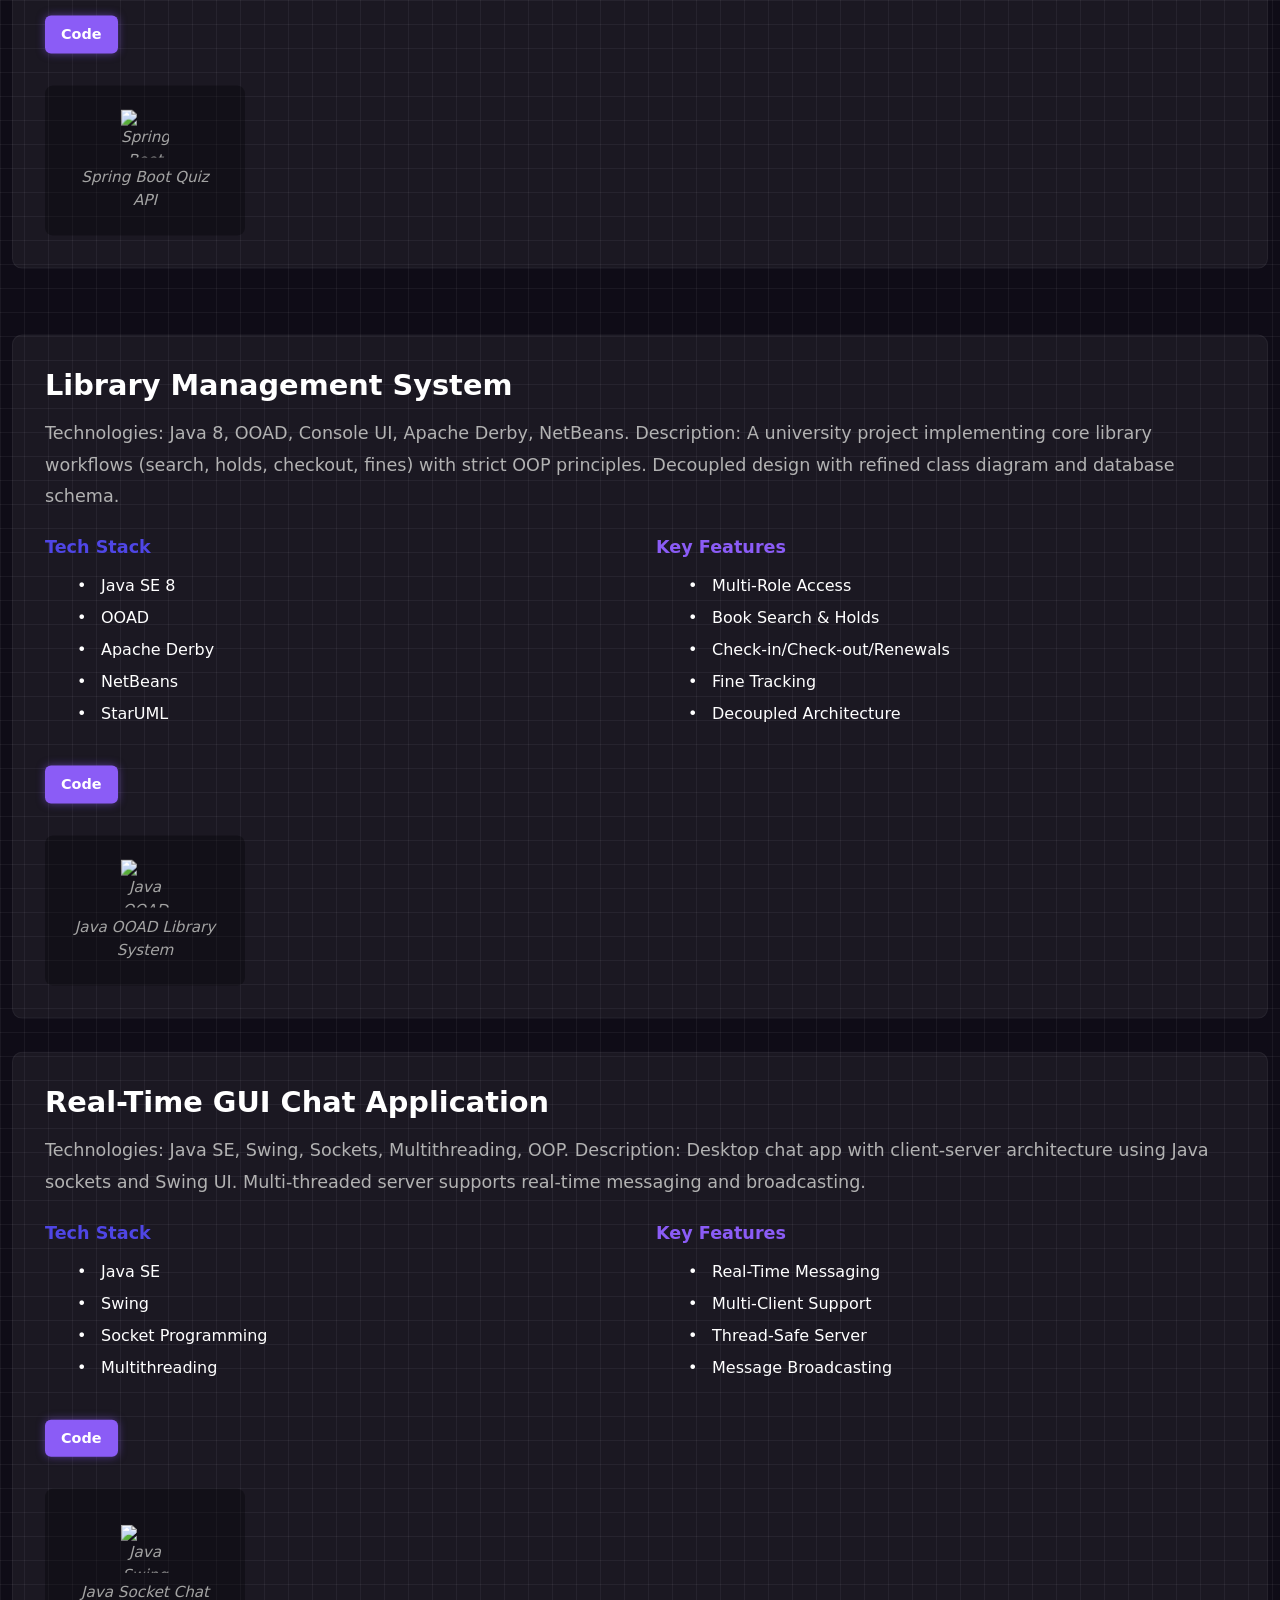
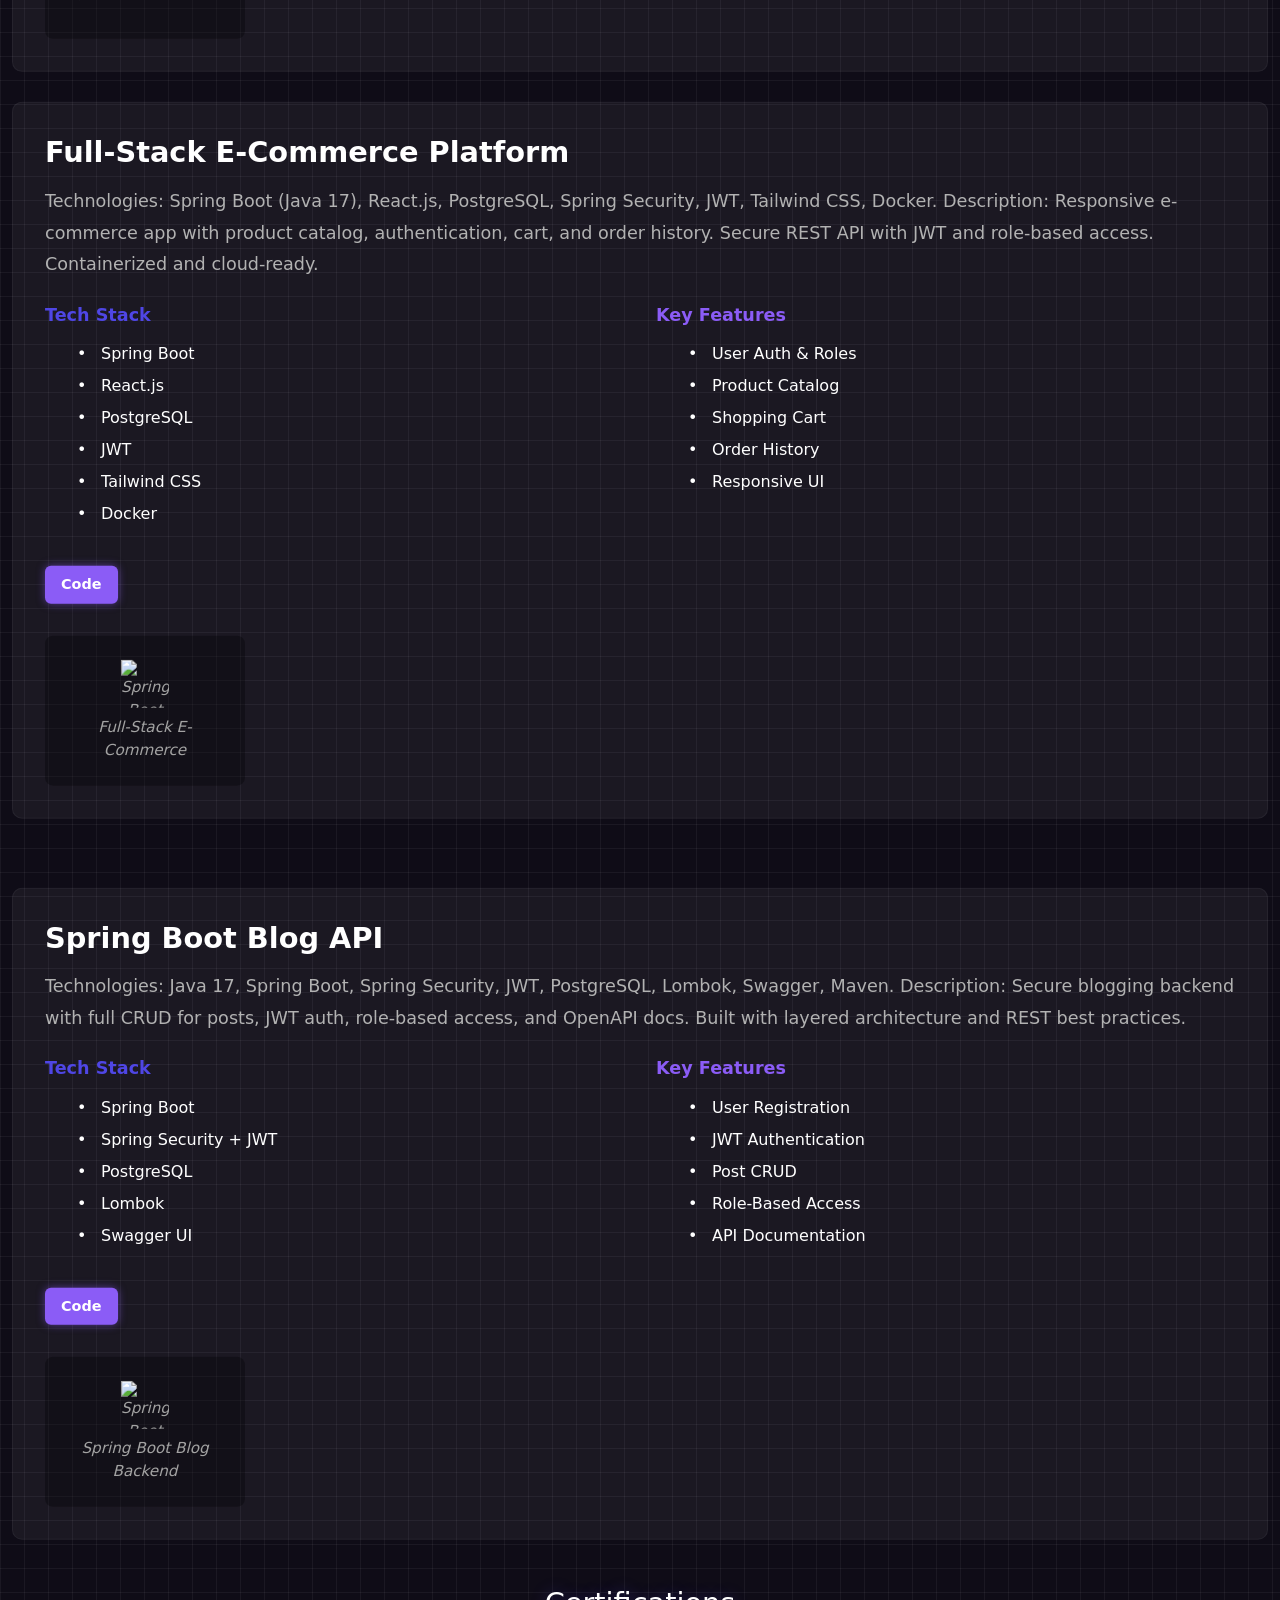
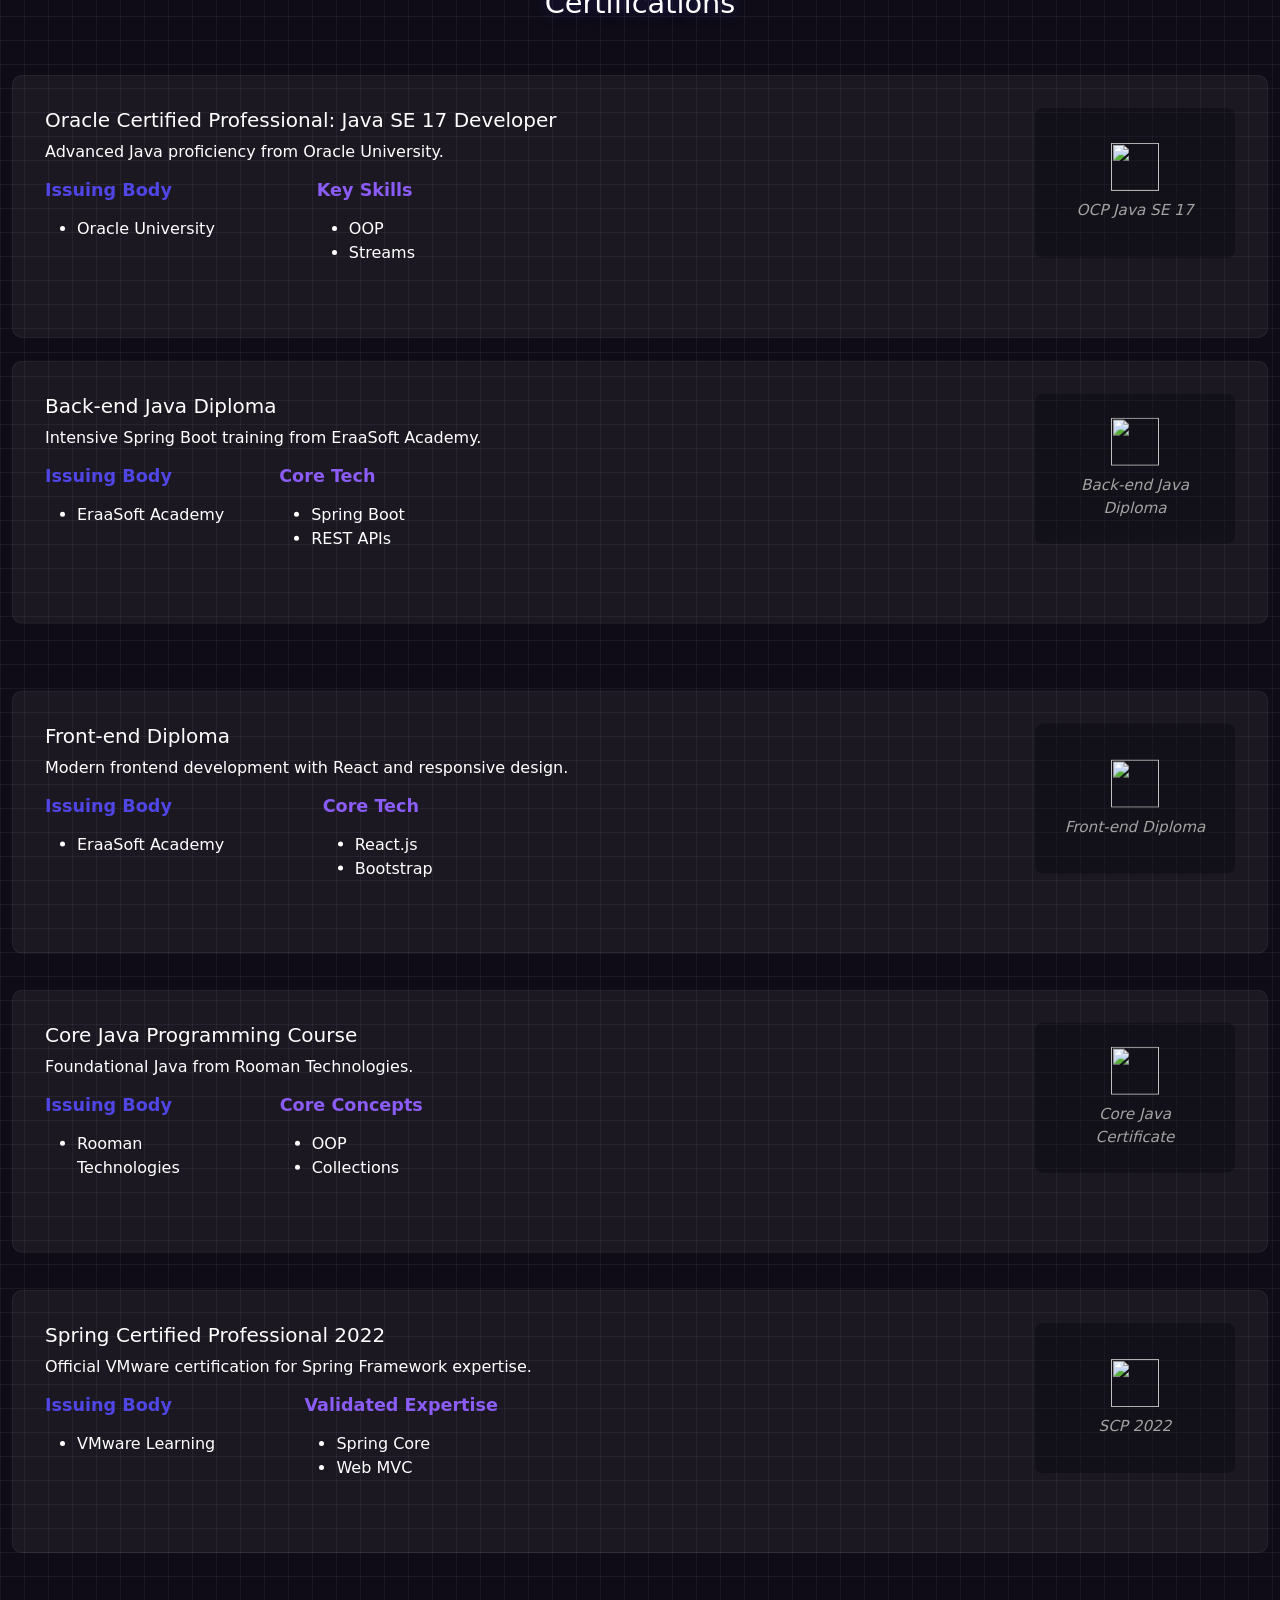
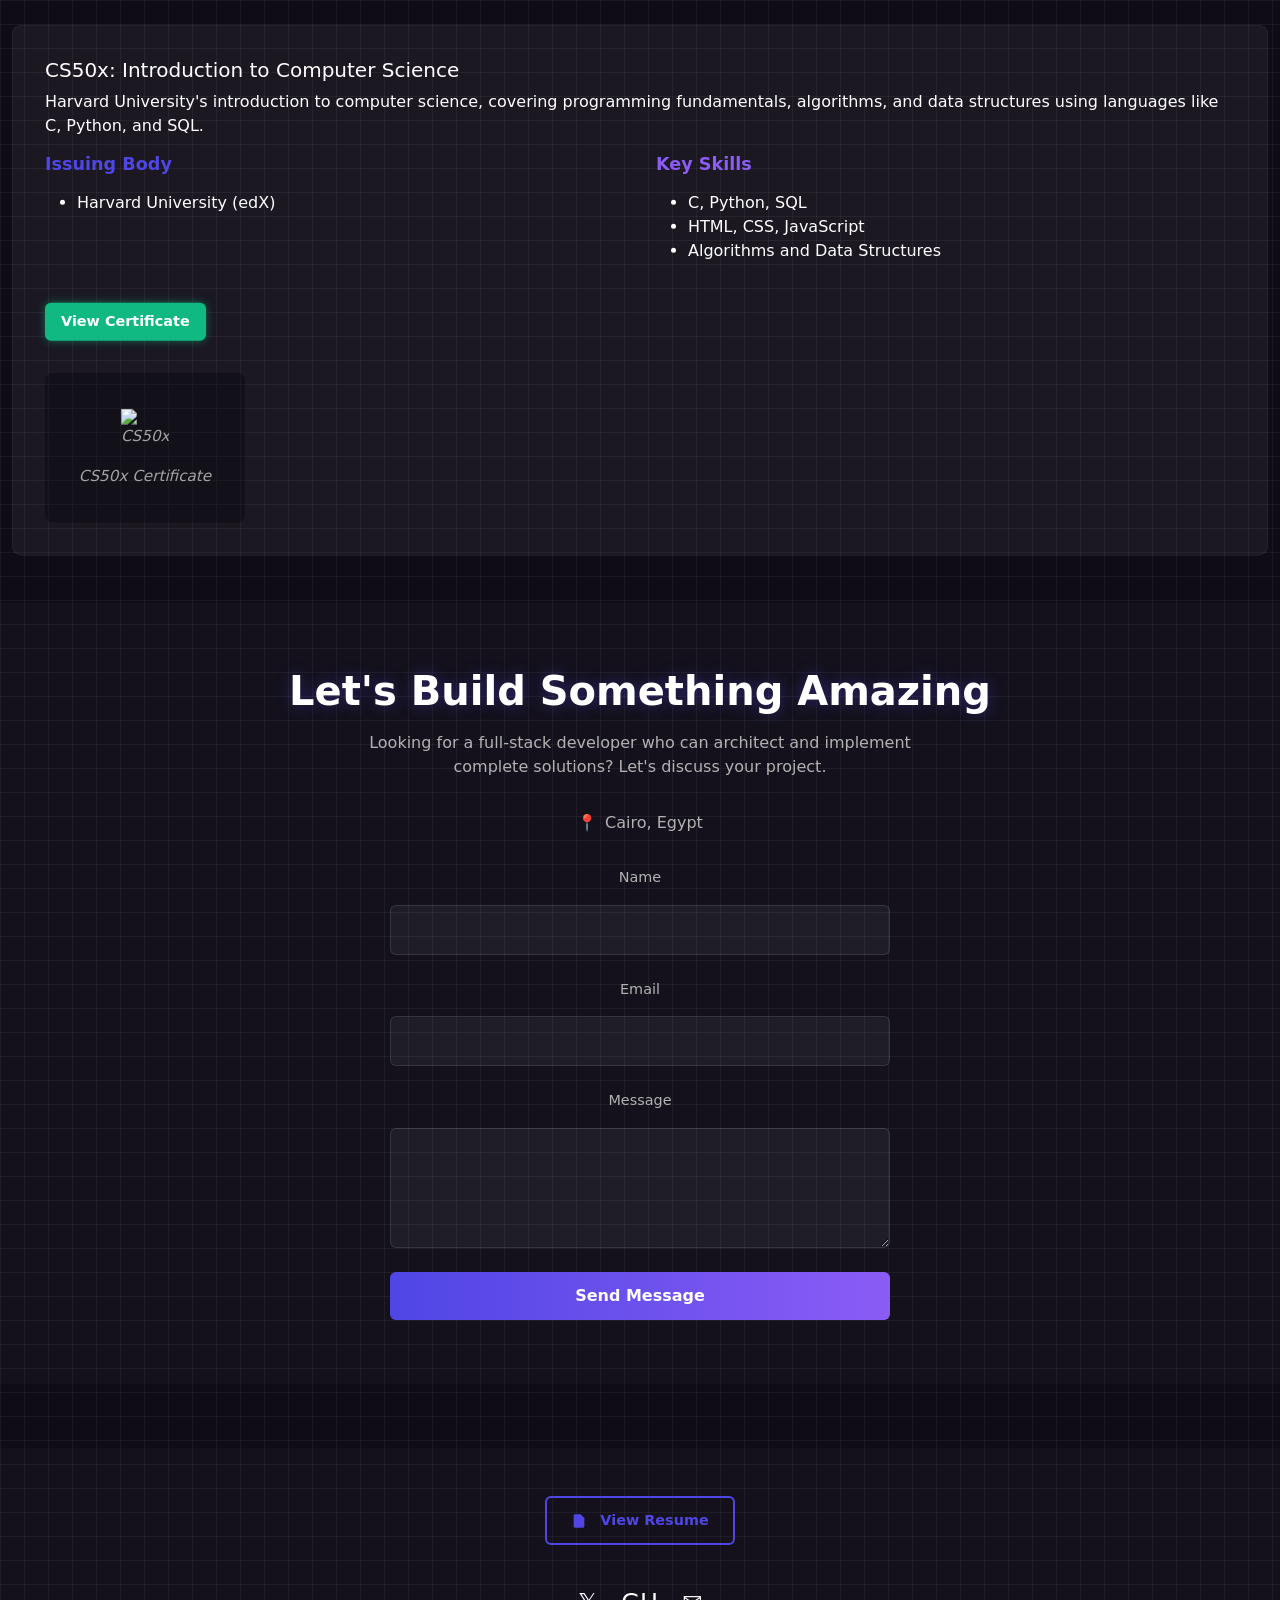
==== commit bb68415f: "editing code editor" ====
--- a/index.html
+++ b/index.html
@@ -21,10 +21,10 @@
         --darker: #0a0810;
         --light: #ffffff;
         --gray: #a3a3a3;
-        --primary: #4f46e5; /* ✅ تم الاحتفاظ به */
-        /* --blue: #3b82f6; ← تم حذف هذا السطر */
+        --primary: #4f46e5; /* ✅ Kept */
+        /* --blue: #3b82f6; ← Removed */
         --purple: #8b5cf6;
-        --teal: #10b981; /* ✅ تم الاحتفاظ به */
+        --teal: #10b981; /* ✅ Kept */
         --grid-line: rgba(255, 255, 255, 0.05);
       }
       /* ========== BASE STYLES ========== */
@@ -198,7 +198,7 @@
         color: #b2b2b2;
       }
       .info-item strong {
-        color: var(--teal); /* ✅ كان var(--blue) — استبدلت بـ --teal */
+        color: var(--teal); /* ✅ Was var(--blue) — replaced with --teal */
       }
       /* ========== EDUCATION ========== */
       .education-section {
@@ -425,7 +425,7 @@
         min-width: 200px;
       }
       .project-column h3 {
-        color: var(--primary); /* ✅ كان var(--blue) — استبدلت بـ --primary */
+        color: var(--primary); /* ✅ Was var(--blue) — replaced with --primary */
         margin-bottom: 1rem;
         font-size: 1.1rem;
         font-weight: 600;
@@ -510,9 +510,9 @@
         opacity: 1;
         transform: translateY(0);
       }
-      /* إزالة الفلتر من صور الـ backend-diagram */
+      /* Removed filter from backend-diagram images */
       .backend-diagram img {
-        /* filter: brightness(0) invert(1); */ /* تم تعليق هذا السطر */
+        /* filter: brightness(0) invert(1); */ /* Commented out */
       }
       /* ========== CERTIFICATES SECTION ========== */
       .certificates-diagram {
@@ -538,9 +538,9 @@
         opacity: 1;
         transform: translateY(0);
       }
-      /* إزالة الفلتر من صور الشهادات */
+      /* Removed filter from certificate images */
       .certificates-diagram img {
-        /* filter: brightness(0) invert(1); */ /* تم تعليق هذا السطر */
+        /* filter: brightness(0) invert(1); */ /* Commented out */
       }
       /* ========== CONTACT ========== */
       .contact-section {
@@ -602,7 +602,7 @@
       .form-input:focus {
         outline: none;
         border-color: var(--primary);
-        box-shadow: 0 0 0 2px rgba(79, 70, 229, 0.2); /* ✅ استخدام --primary بدلاً من --blue */
+        box-shadow: 0 0 0 2px rgba(79, 70, 229, 0.2); /* ✅ Using --primary instead of --blue */
       }
       .form-textarea {
         min-height: 120px;
@@ -615,7 +615,7 @@
           90deg,
           var(--primary),
           var(--purple)
-        ); /* ✅ استبدال --blue بـ --primary */
+        ); /* ✅ Replaced --blue with --primary */
         border: none;
         border-radius: 6px;
         color: var(--light);
@@ -900,33 +900,40 @@
             </div>
             <div class="skill-item" style="--index: 3">
               <img
+                src="https://cdn.jsdelivr.net/gh/devicons/devicon/icons/typescript/typescript-original.svg"
+                alt="TypeScript"
+                class="skill-icon"
+              /><span class="skill-name">TypeScript</span>
+            </div>
+            <div class="skill-item" style="--index: 4">
+              <img
                 src="https://cdn.jsdelivr.net/gh/devicons/devicon/icons/php/php-original.svg"
                 alt="PHP"
                 class="skill-icon"
               /><span class="skill-name">PHP</span>
             </div>
-            <div class="skill-item" style="--index: 4">
+            <div class="skill-item" style="--index: 5">
               <img
                 src="https://cdn.jsdelivr.net/gh/devicons/devicon/icons/html5/html5-original.svg"
                 alt="HTML5"
                 class="skill-icon"
               /><span class="skill-name">HTML5</span>
             </div>
-            <div class="skill-item" style="--index: 5">
+            <div class="skill-item" style="--index: 6">
               <img
                 src="https://cdn.jsdelivr.net/gh/devicons/devicon/icons/css3/css3-original.svg"
                 alt="CSS3"
                 class="skill-icon"
               /><span class="skill-name">CSS3</span>
             </div>
-            <div class="skill-item" style="--index: 6">
+            <div class="skill-item" style="--index: 7">
               <img
                 src="https://cdn.jsdelivr.net/gh/devicons/devicon/icons/mysql/mysql-original.svg"
                 alt="MySQL"
                 class="skill-icon"
               /><span class="skill-name">MySQL</span>
             </div>
-            <div class="skill-item" style="--index: 7">
+            <div class="skill-item" style="--index: 8">
               <img
                 src="https://cdn.jsdelivr.net/gh/devicons/devicon/icons/postgresql/postgresql-original.svg"
                 alt="PostgreSQL"
@@ -969,33 +976,47 @@
             </div>
             <div class="skill-item" style="--index: 4">
               <img
+                src="https://cdn.jsdelivr.net/gh/devicons/devicon/icons/nextjs/nextjs-original.svg"
+                alt="Next.js"
+                class="skill-icon"
+              /><span class="skill-name">Next.js</span>
+            </div>
+            <div class="skill-item" style="--index: 5">
+              <img
                 src="https://cdn.jsdelivr.net/gh/devicons/devicon/icons/redux/redux-original.svg"
                 alt="Redux"
                 class="skill-icon"
               /><span class="skill-name">Redux</span>
             </div>
-            <div class="skill-item" style="--index: 5">
+            <div class="skill-item" style="--index: 6">
               <img
                 src="https://cdn.jsdelivr.net/gh/devicons/devicon/icons/bootstrap/bootstrap-original.svg"
                 alt="Bootstrap"
                 class="skill-icon"
               /><span class="skill-name">Bootstrap</span>
             </div>
-            <div class="skill-item" style="--index: 6">
+            <div class="skill-item" style="--index: 7">
+              <img
+                src="https://cdn.jsdelivr.net/gh/devicons/devicon/icons/tailwindcss/tailwindcss-original.svg"
+                alt="Tailwind CSS"
+                class="skill-icon"
+              /><span class="skill-name">Tailwind CSS</span>
+            </div>
+            <div class="skill-item" style="--index: 8">
               <img
                 src="https://cdn.jsdelivr.net/gh/devicons/devicon/icons/tensorflow/tensorflow-original.svg"
                 alt="TensorFlow"
                 class="skill-icon"
               /><span class="skill-name">TensorFlow</span>
             </div>
-            <div class="skill-item" style="--index: 7">
+            <div class="skill-item" style="--index: 9">
               <img
                 src="https://cdn.jsdelivr.net/gh/devicons/devicon/icons/pytorch/pytorch-original.svg"
                 alt="PyTorch"
                 class="skill-icon"
               /><span class="skill-name">PyTorch</span>
             </div>
-            <div class="skill-item" style="--index: 8">
+            <div class="skill-item" style="--index: 10">
               <img
                 src="https://cdn.jsdelivr.net/gh/devicons/devicon/icons/opencv/opencv-original.svg"
                 alt="OpenCV"
@@ -1052,6 +1073,50 @@
             </div>
           </div>
         </div>
+        
+        <!-- NEW: Code Editors & IDEs -->
+        <div class="skills-category">
+          <h3>Code Editors & IDEs</h3>
+          <div class="skills-grid">
+            <div class="skill-item" style="--index: 0">
+              <img
+                src="https://cdn.jsdelivr.net/gh/devicons/devicon/icons/vscode/vscode-original.svg"
+                alt="VS Code"
+                class="skill-icon"
+              /><span class="skill-name">VS Code</span>
+            </div>
+            <div class="skill-item" style="--index: 1">
+              <img
+                src="https://cdn.jsdelivr.net/gh/devicons/devicon/icons/intellij/intellij-original.svg"
+                alt="IntelliJ IDEA"
+                class="skill-icon"
+              /><span class="skill-name">IntelliJ IDEA</span>
+            </div>
+            <div class="skill-item" style="--index: 2">
+              <img
+                src="https://cdn.jsdelivr.net/gh/devicons/devicon/icons/webstorm/webstorm-original.svg"
+                alt="JetBrains"
+                class="skill-icon"
+              /><span class="skill-name">JetBrains</span>
+            </div>
+            <div class="skill-item" style="--index: 3">
+              <img
+                src="https://cdn.jsdelivr.net/gh/devicons/devicon/icons/notepadplusplus/notepadplusplus-original.svg"
+                alt="Notepad++"
+                class="skill-icon"
+              /><span class="skill-name">Notepad++</span>
+            </div>
+            <div class="skill-item" style="--index: 4">
+              <img
+                src="https://cdn.jsdelivr.net/gh/devicons/devicon/icons/eclipse/eclipse-original.svg"
+                alt="Eclipse"
+                class="skill-icon"
+              /><span class="skill-name">Eclipse</span>
+            </div>
+          </div>
+        </div>
+        <!-- End of Code Editors & IDEs -->
+
       </div>
     </section>
     <!-- INTERESTS -->
@@ -1741,6 +1806,52 @@
             </div>
           </div>
         </div>
+
+        <!-- New Addition: CS50x Certificate -->
+        <div class="project-card full">
+          <div class="project-header">
+            <div class="project-info">
+              <h5>CS50x: Introduction to Computer Science</h5>
+              <p>Harvard University's introduction to computer science, covering programming fundamentals, algorithms, and data structures using languages like C, Python, and SQL.</p>
+              <div class="project-details">
+                <div class="project-column">
+                  <h3>Issuing Body</h3>
+                  <ul>
+                    <li>Harvard University (edX)</li>
+                  </ul>
+                </div>
+                <div class="project-column">
+                  <h3>Key Skills</h3>
+                  <ul>
+                    <li>C, Python, SQL</li>
+                    <li>HTML, CSS, JavaScript</li>
+                    <li>Algorithms and Data Structures</li>
+                  </ul>
+                </div>
+              </div>
+              <div class="project-buttons">
+                <a
+                  href="https://drive.google.com/file/d/1uUGAgNHyazC0g8kD_lYK-D0tlS4MwdFP/view?usp=sharing"
+                  target="_blank"
+                  class="btn btn-demo"
+                >
+                  View Certificate
+                </a>
+              </div>
+            </div>
+            <div class="certificates-diagram">
+              <img
+                src="https://cdn.jsdelivr.net/gh/devicons/devicon/icons/c/c-original.svg"
+                width="48"
+                height="48"
+                alt="CS50x"
+              />
+              CS50x Certificate
+            </div>
+          </div>
+        </div>
+        <!-- End of CS50x Certificate Addition -->
+
       </div>
     </section>
     <!-- CONTACT -->
@@ -1895,7 +2006,7 @@
         // Smooth Scroll + Active Class
         const navLinks = document.querySelectorAll(".navbar-nav .nav-link");
         const sections = document.querySelectorAll("section[id], #projects");
-        // عند النقر
+        // On click
         document.querySelectorAll('a[href^="#"]').forEach((anchor) => {
           anchor.addEventListener("click", function (e) {
             e.preventDefault();
@@ -1930,8 +2041,8 @@
           });
         };
         window.addEventListener("scroll", setActiveLink);
-        setActiveLink(); // تهيئة أولية
+        setActiveLink(); // Initial setup
       });
     </script>
   </body>
-</html>
+</html>
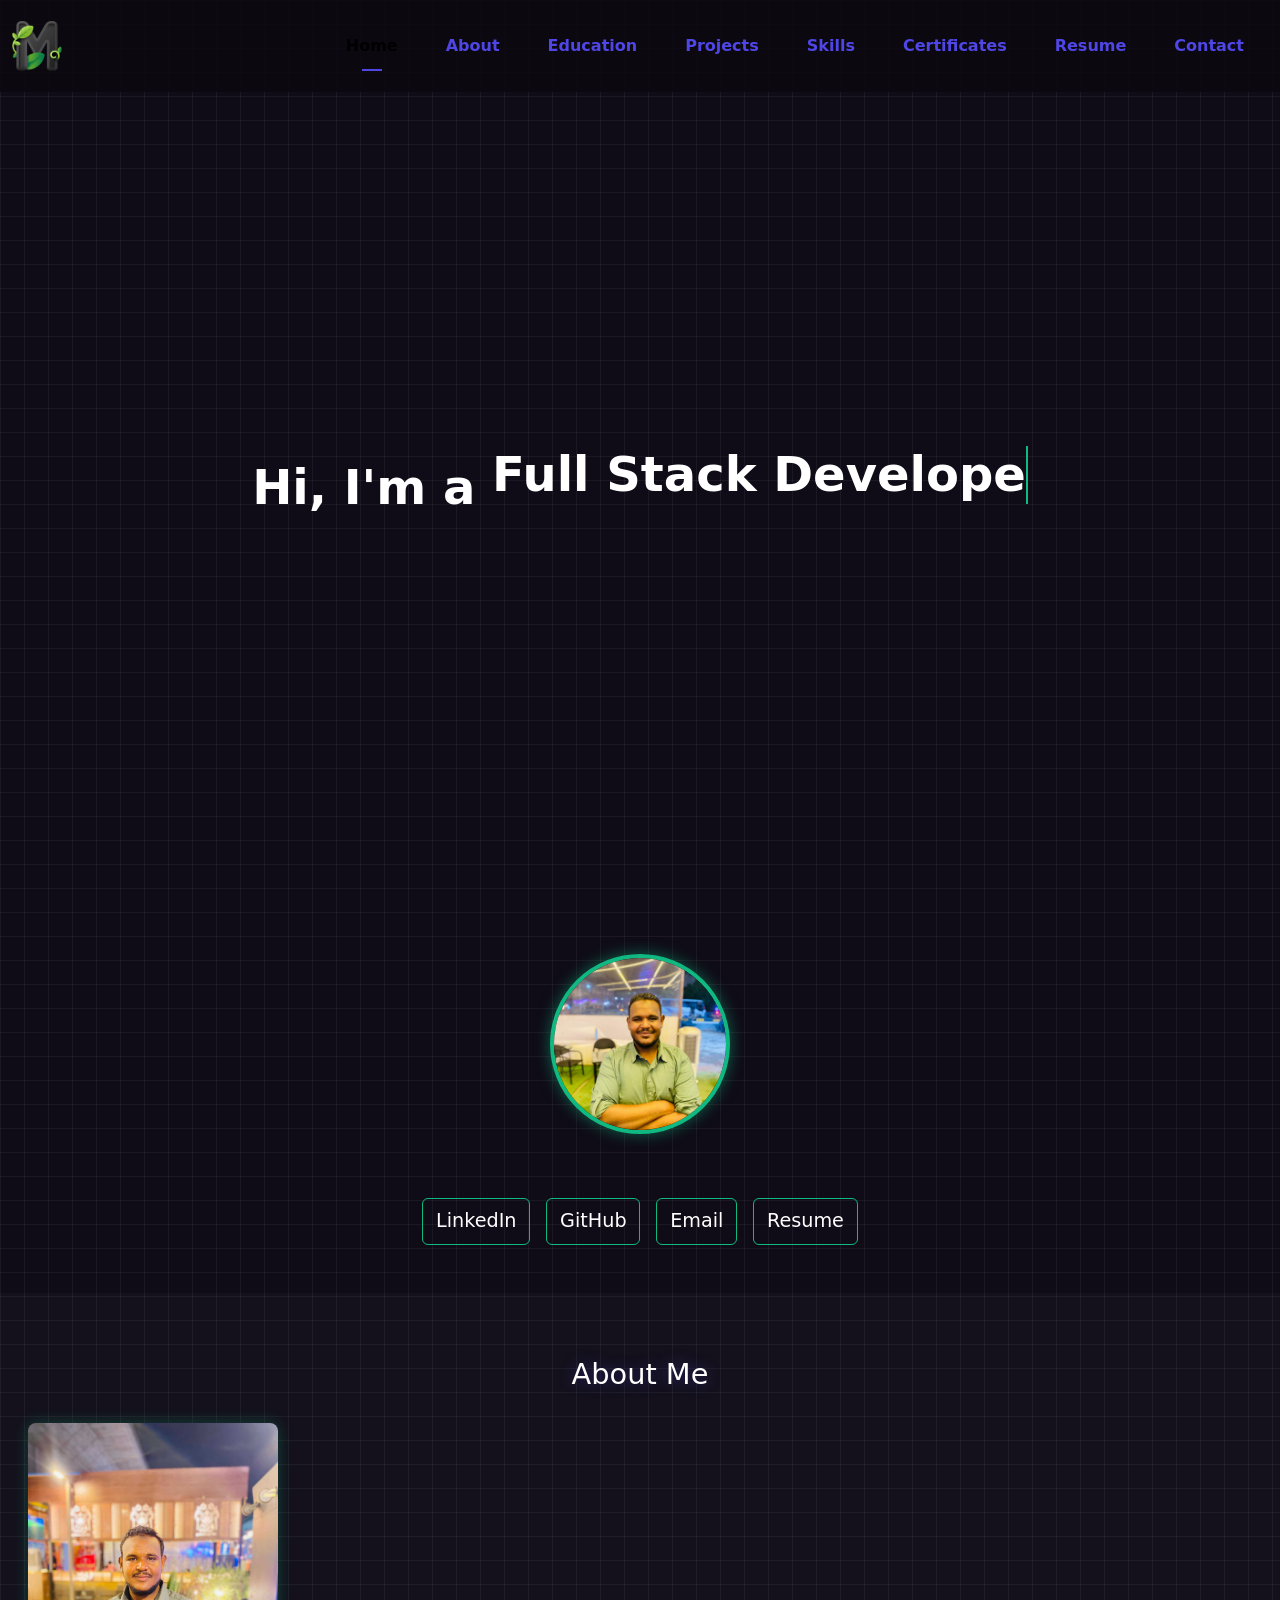
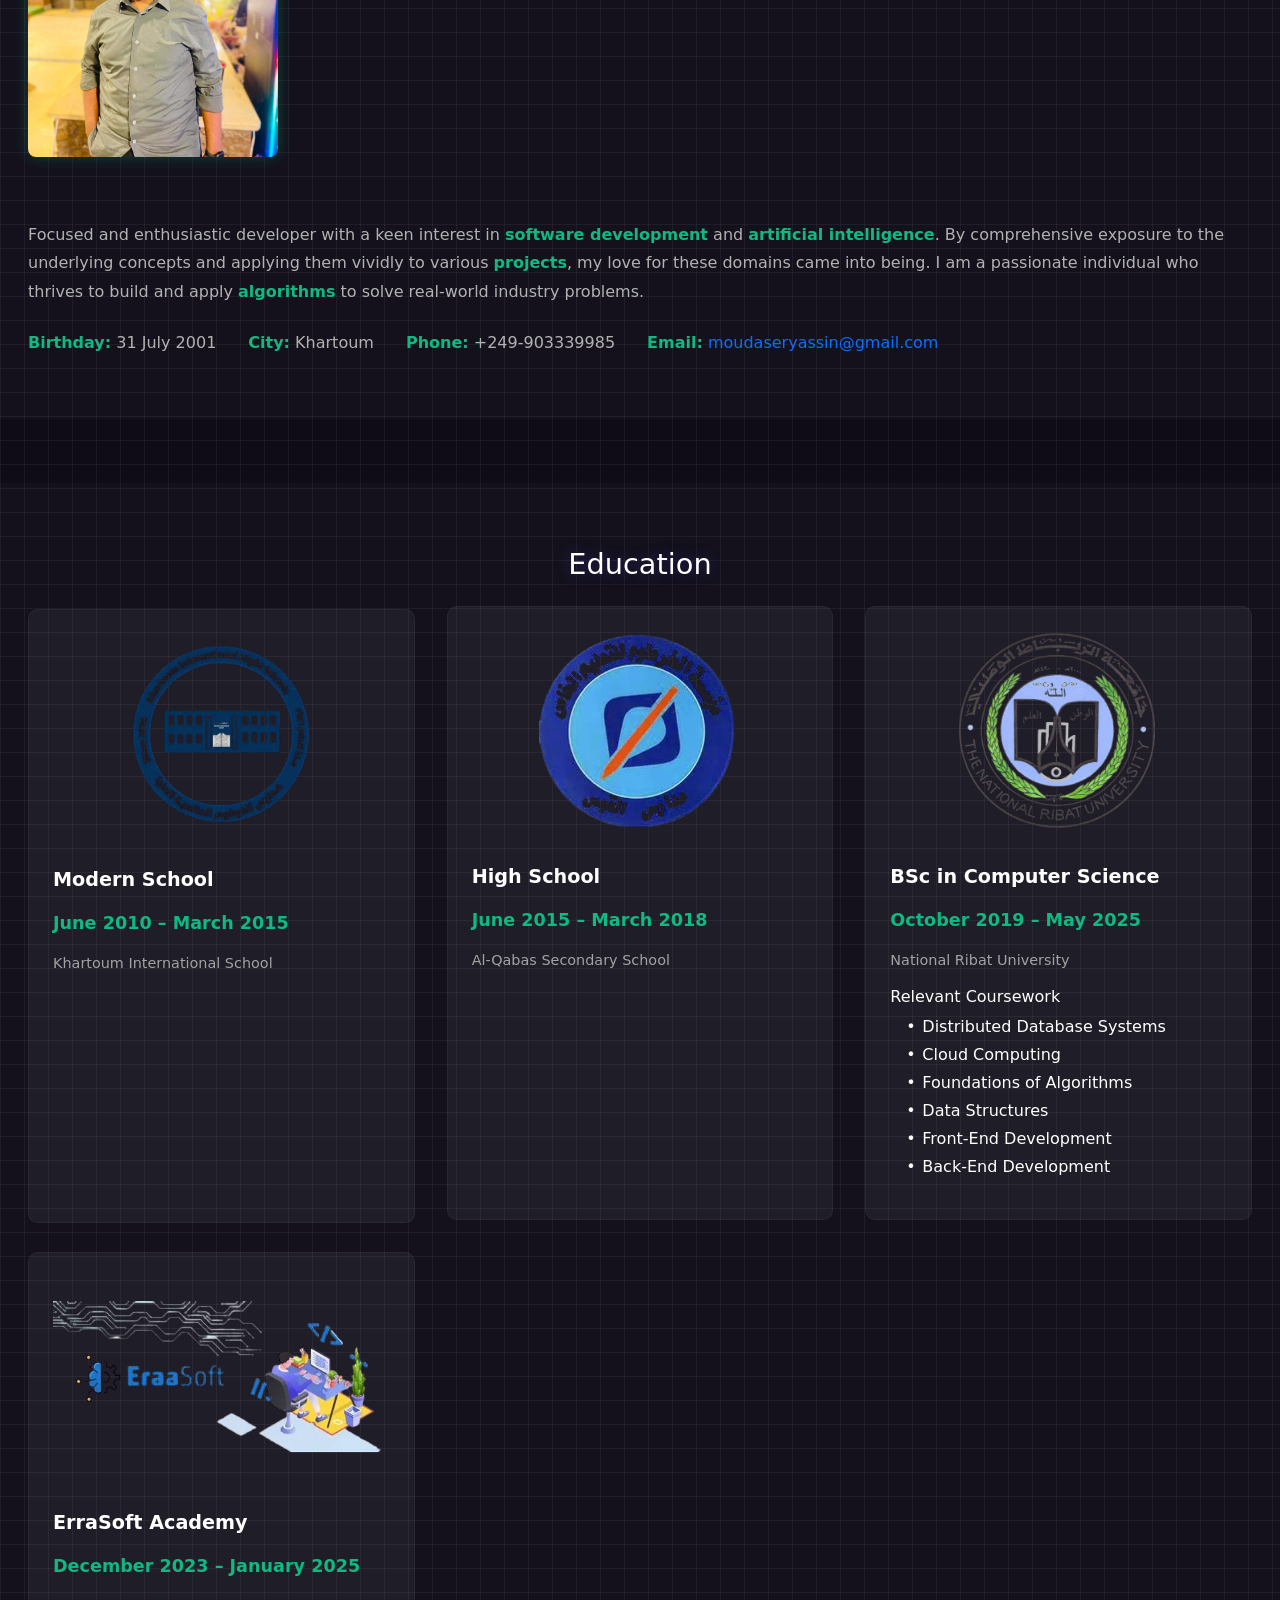
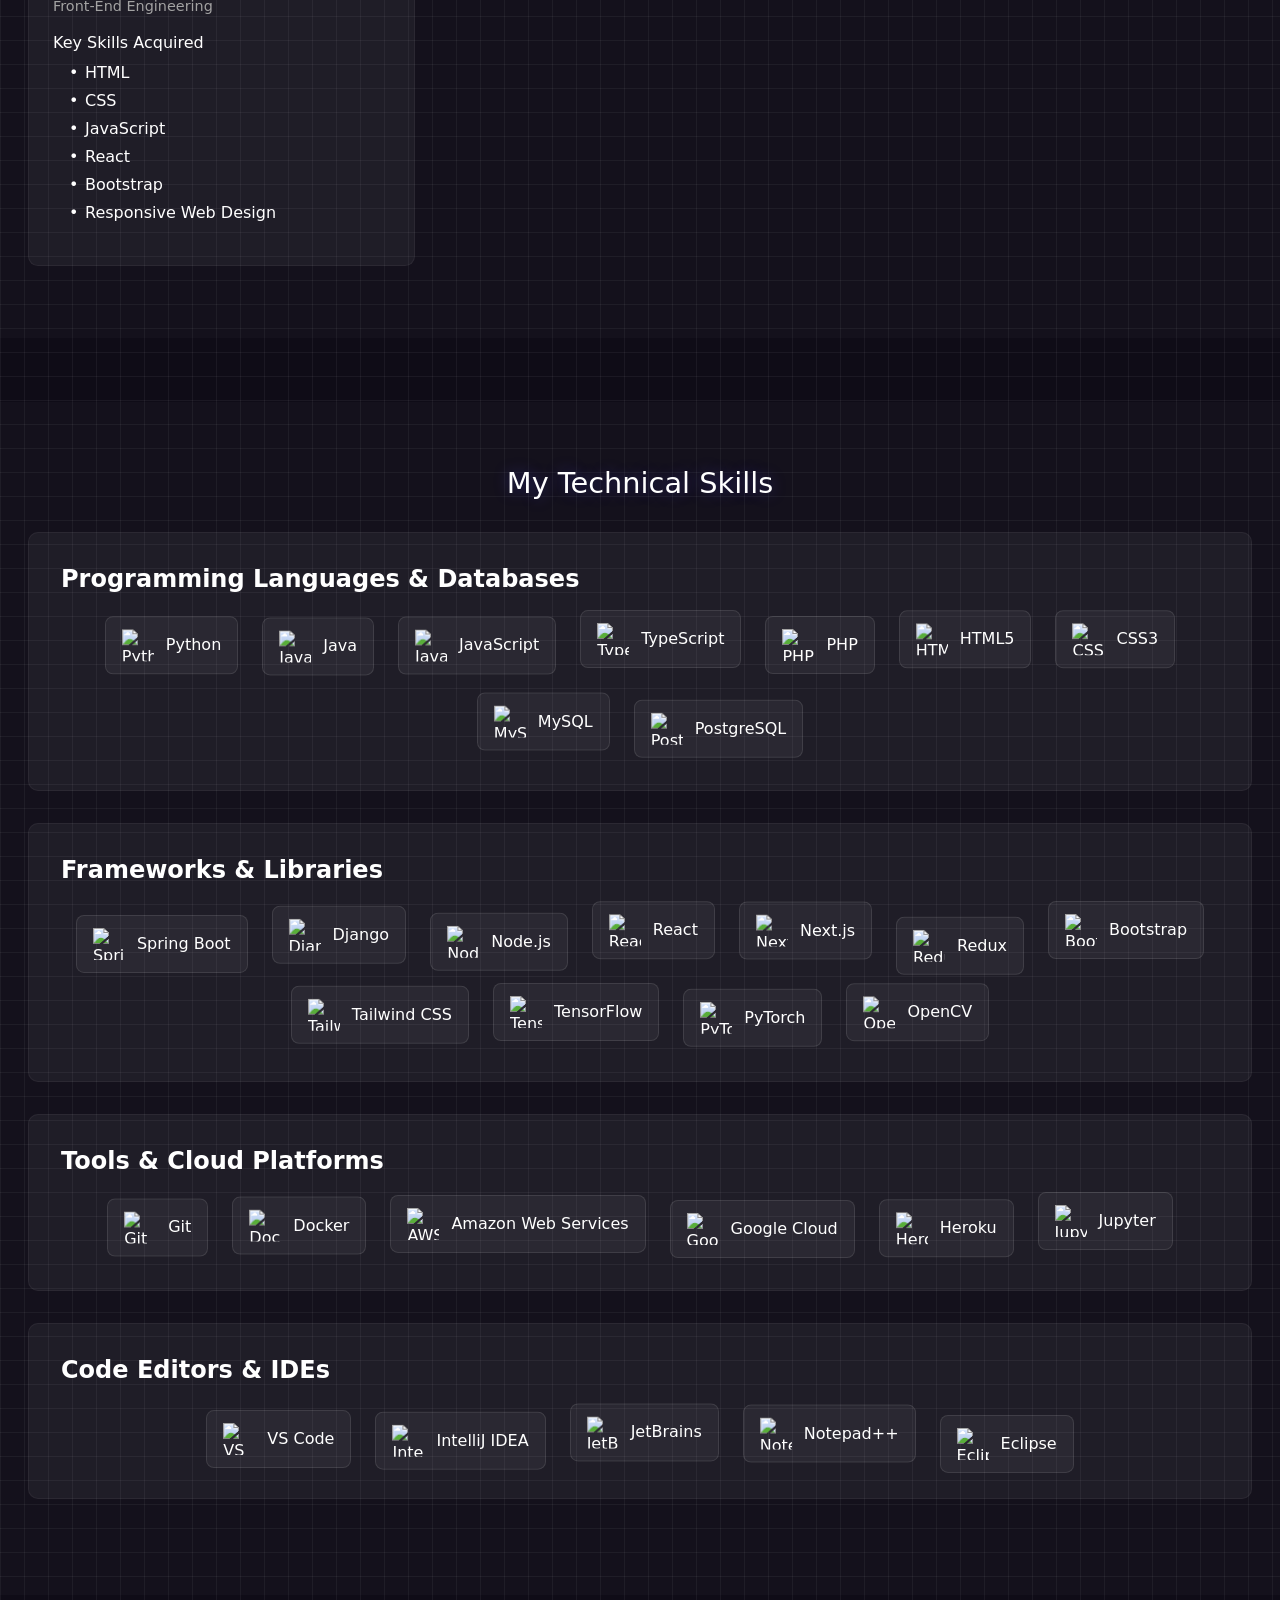
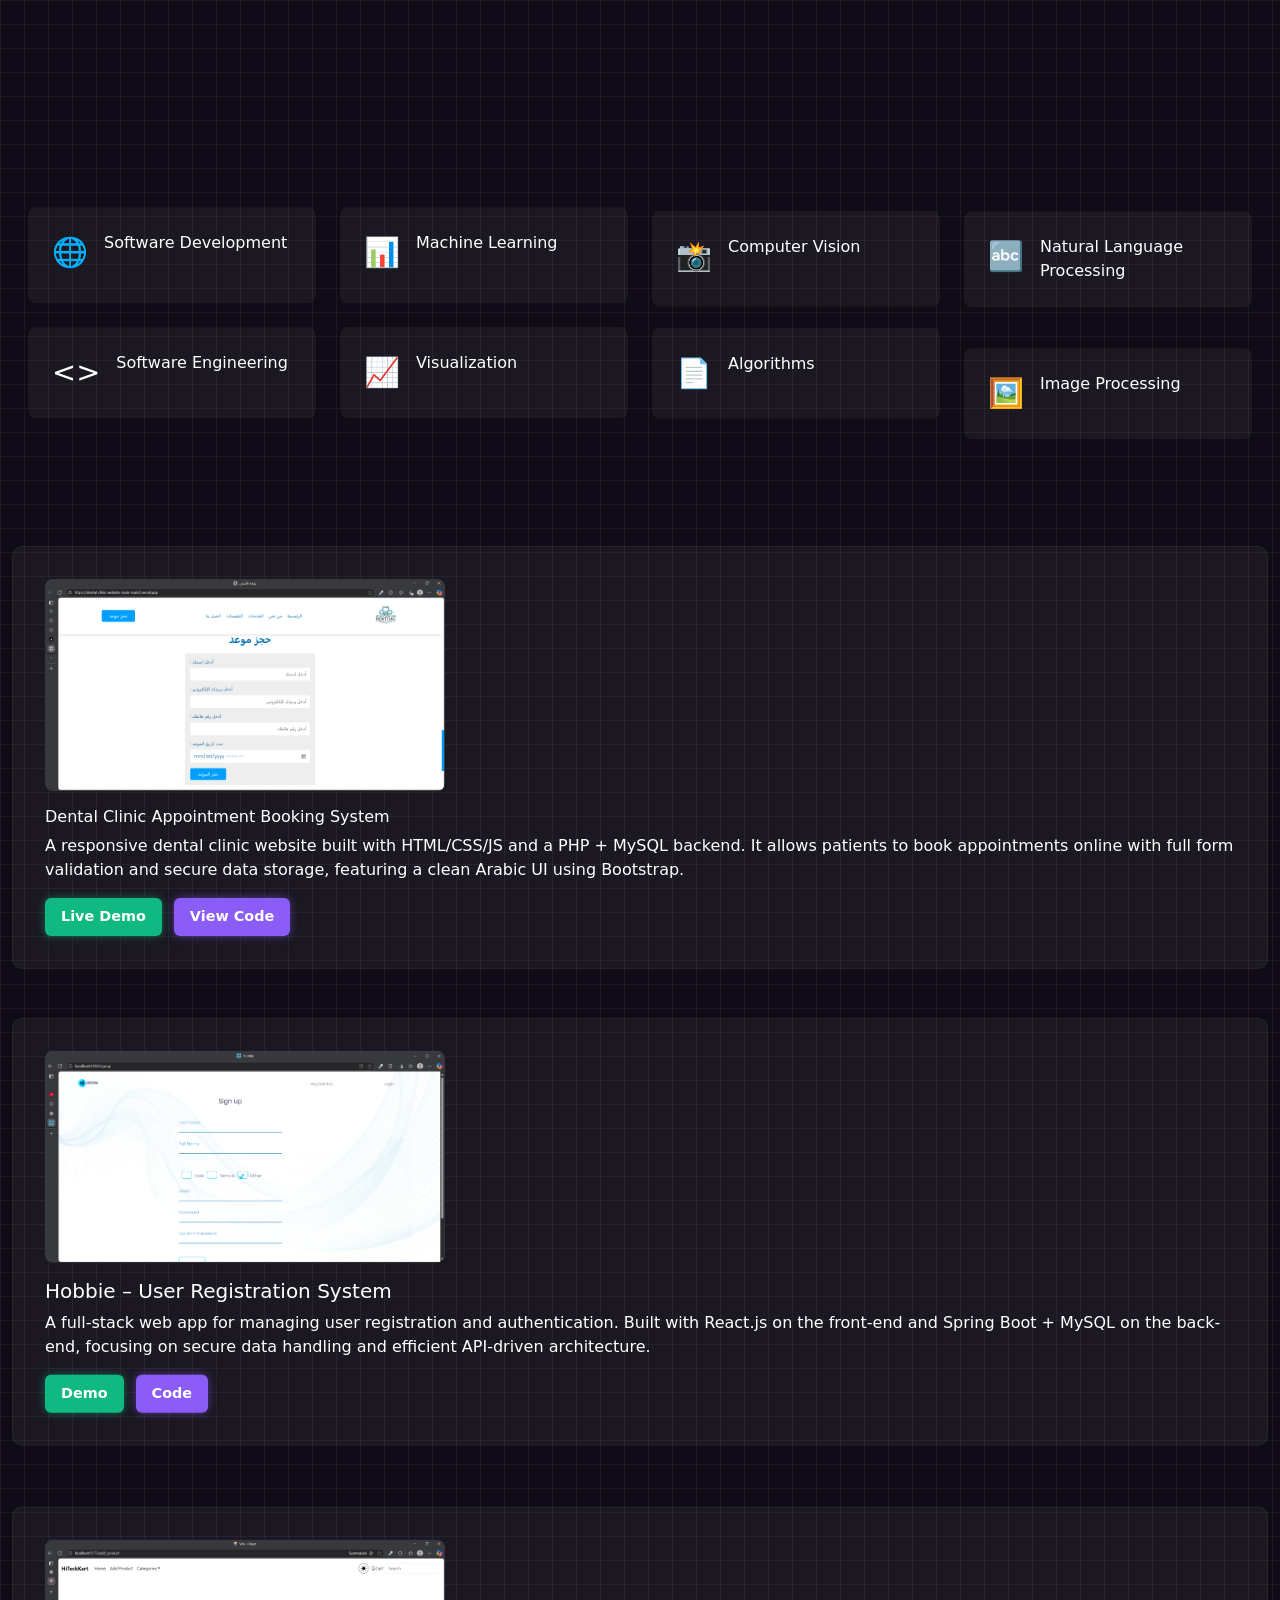
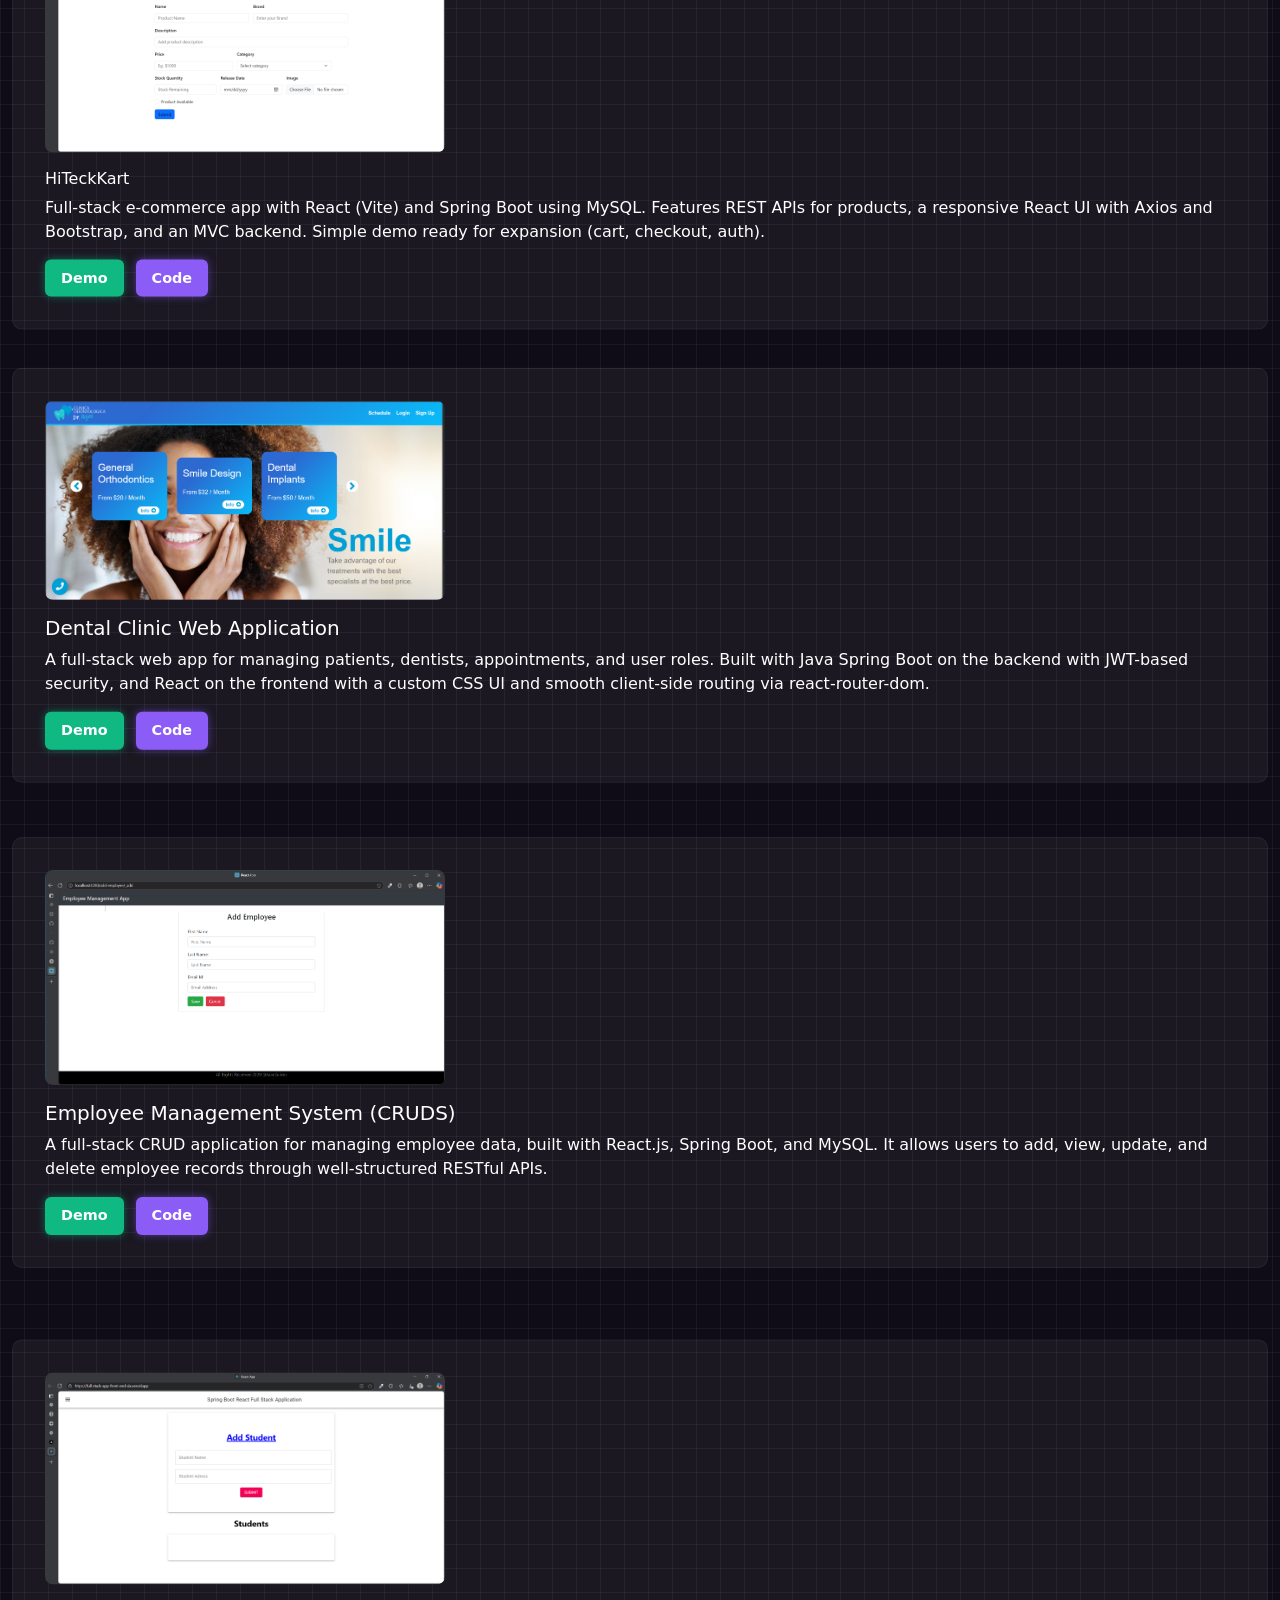
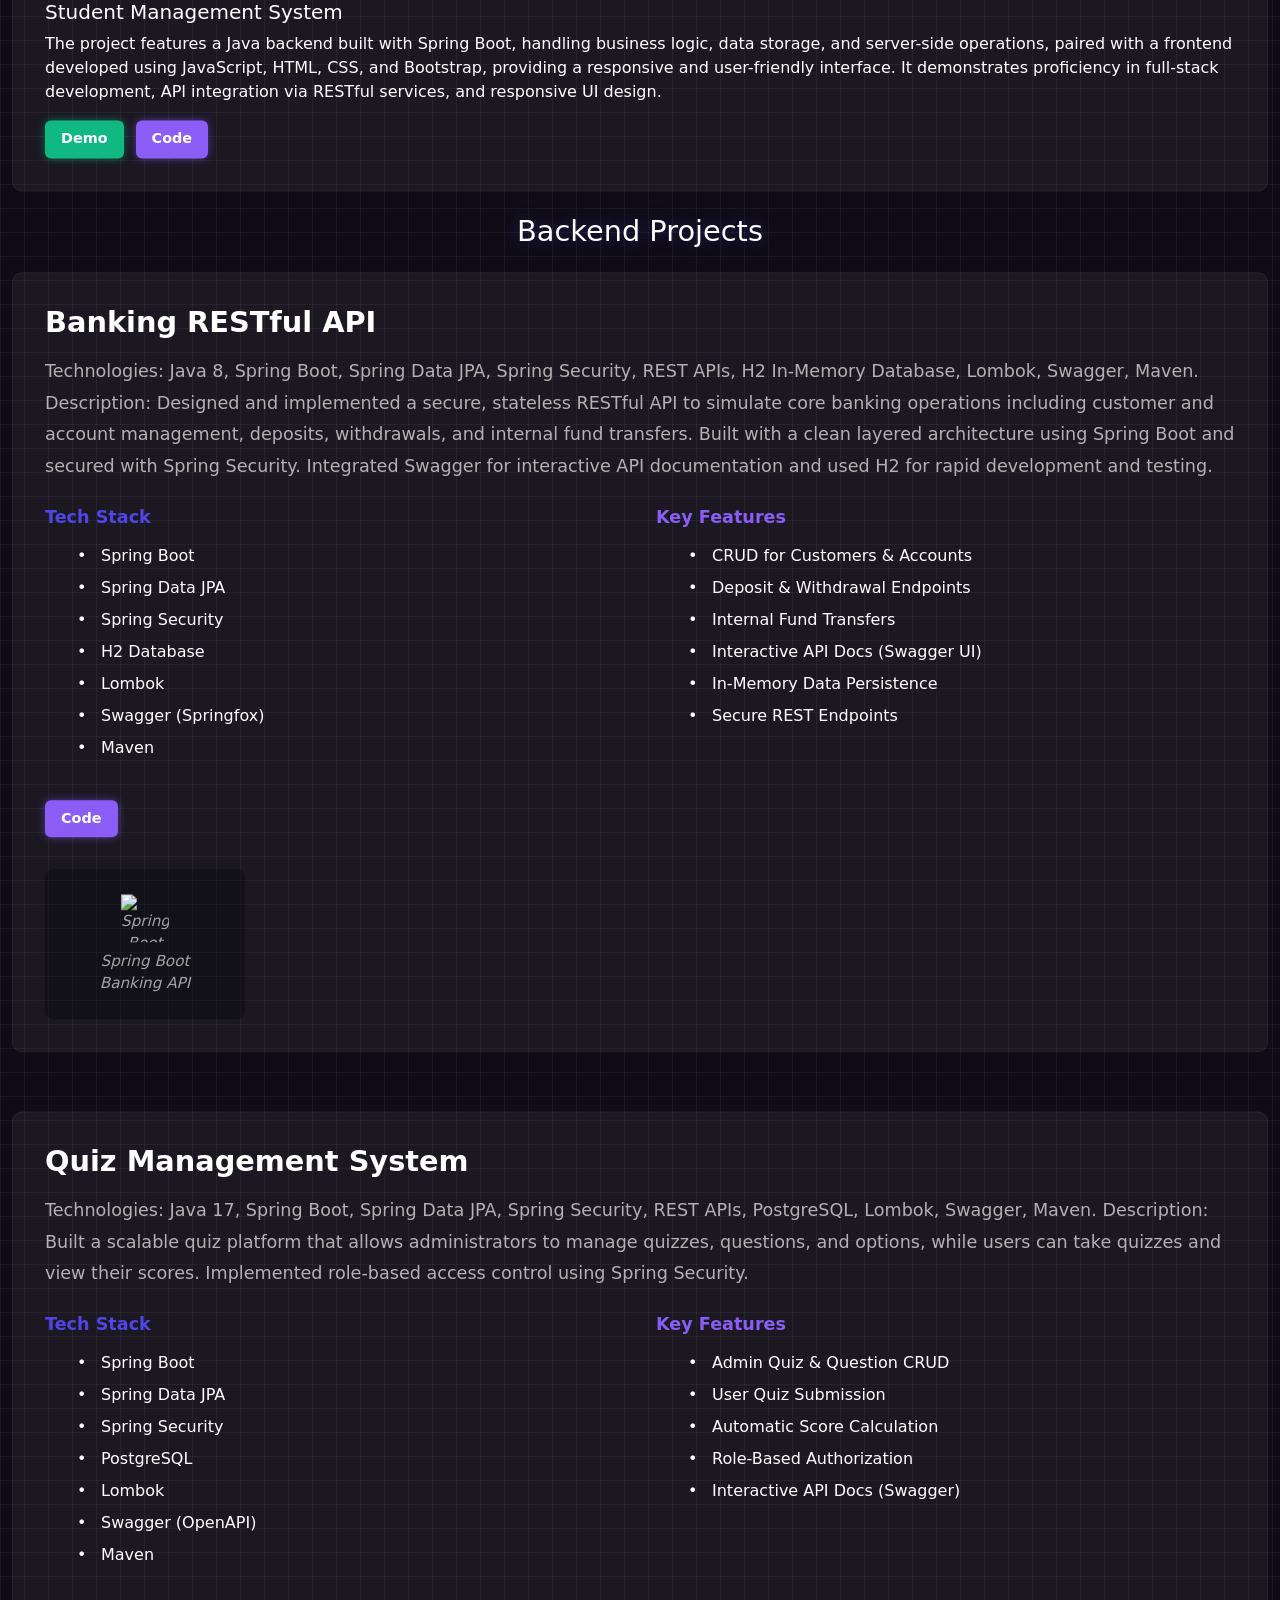
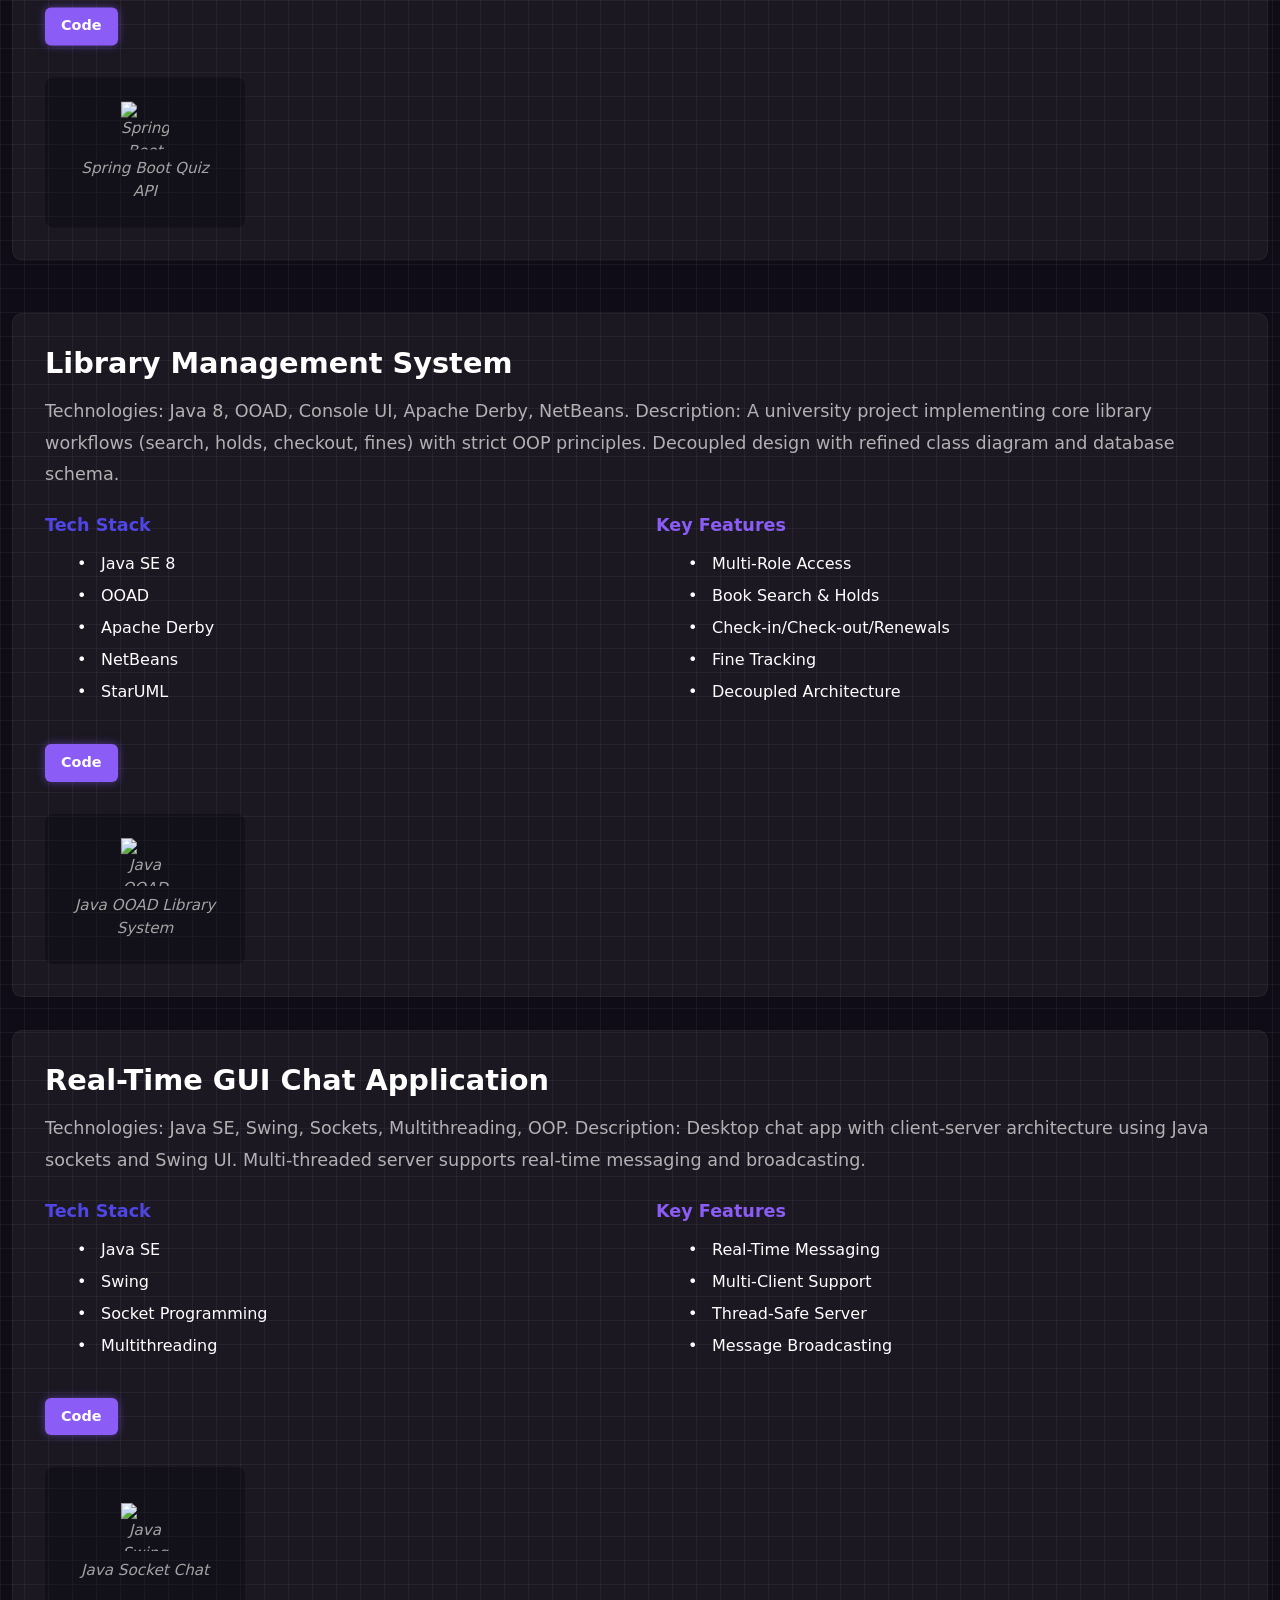
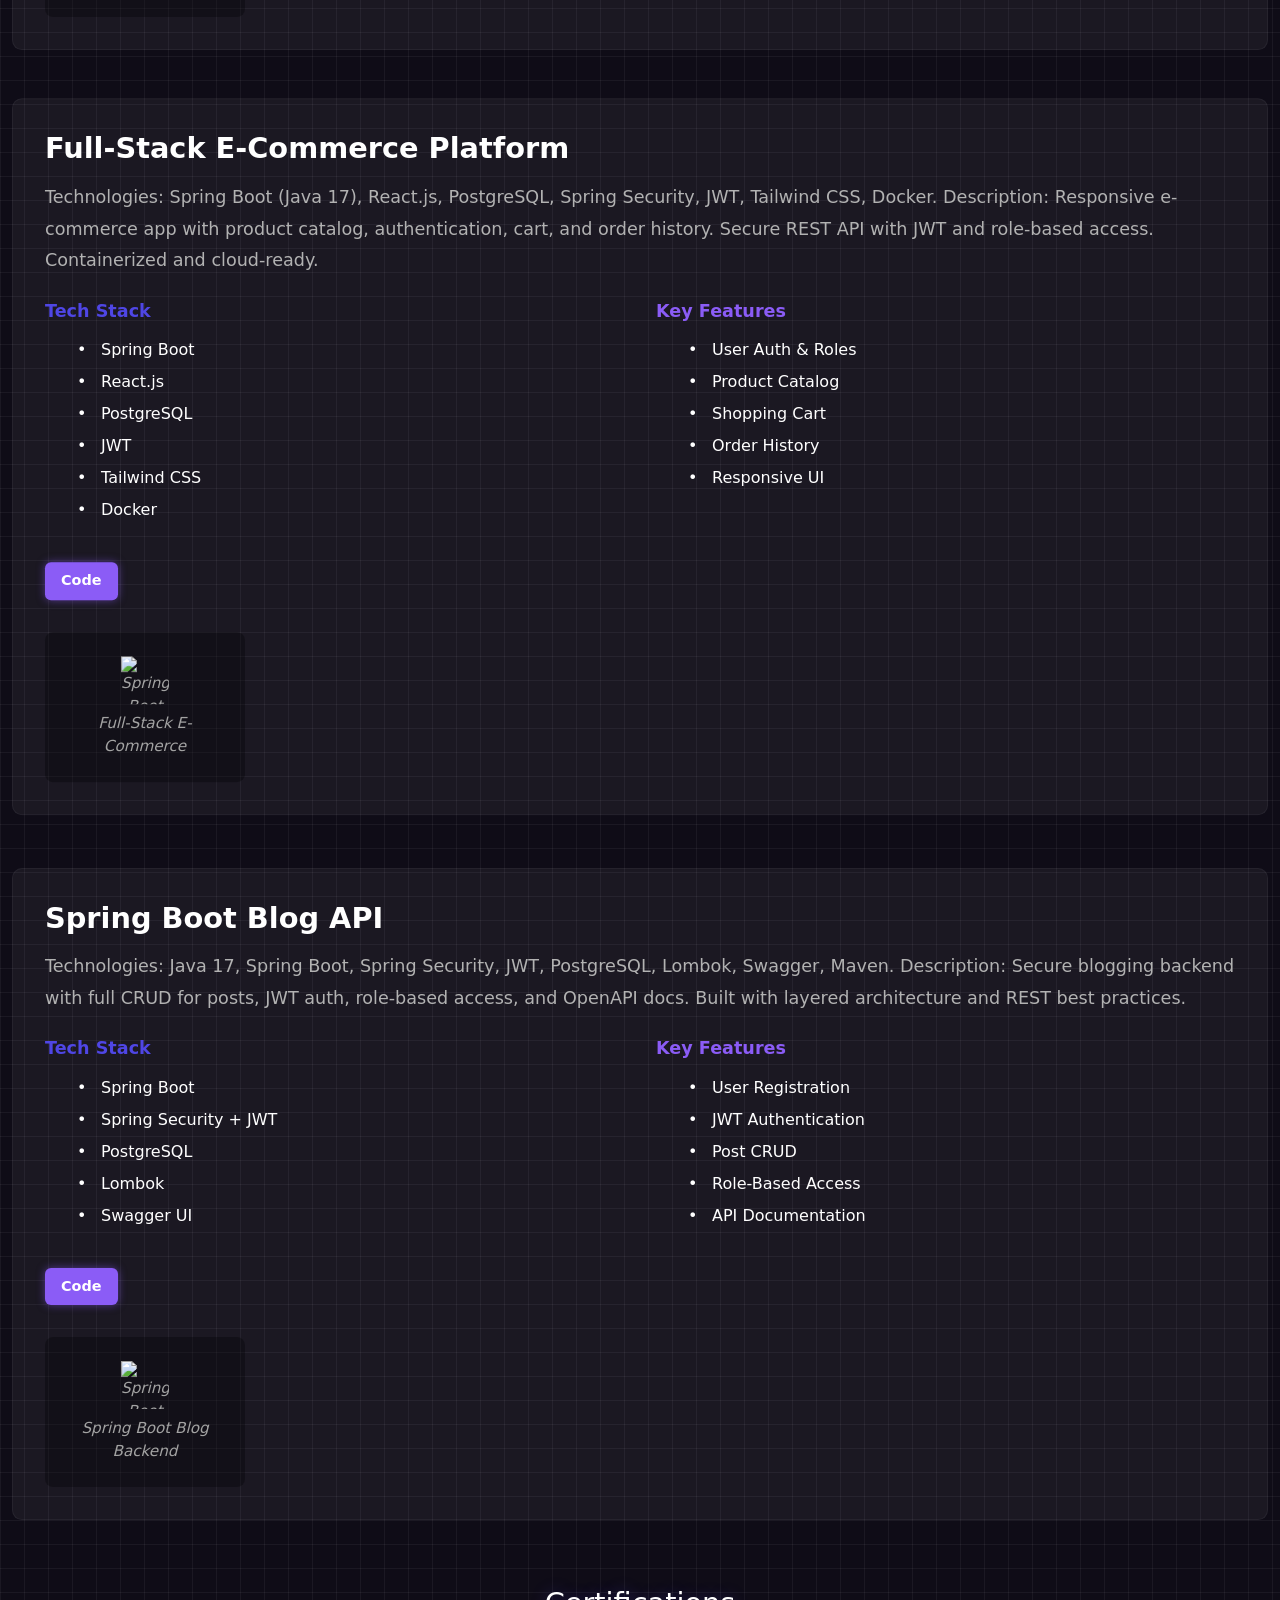
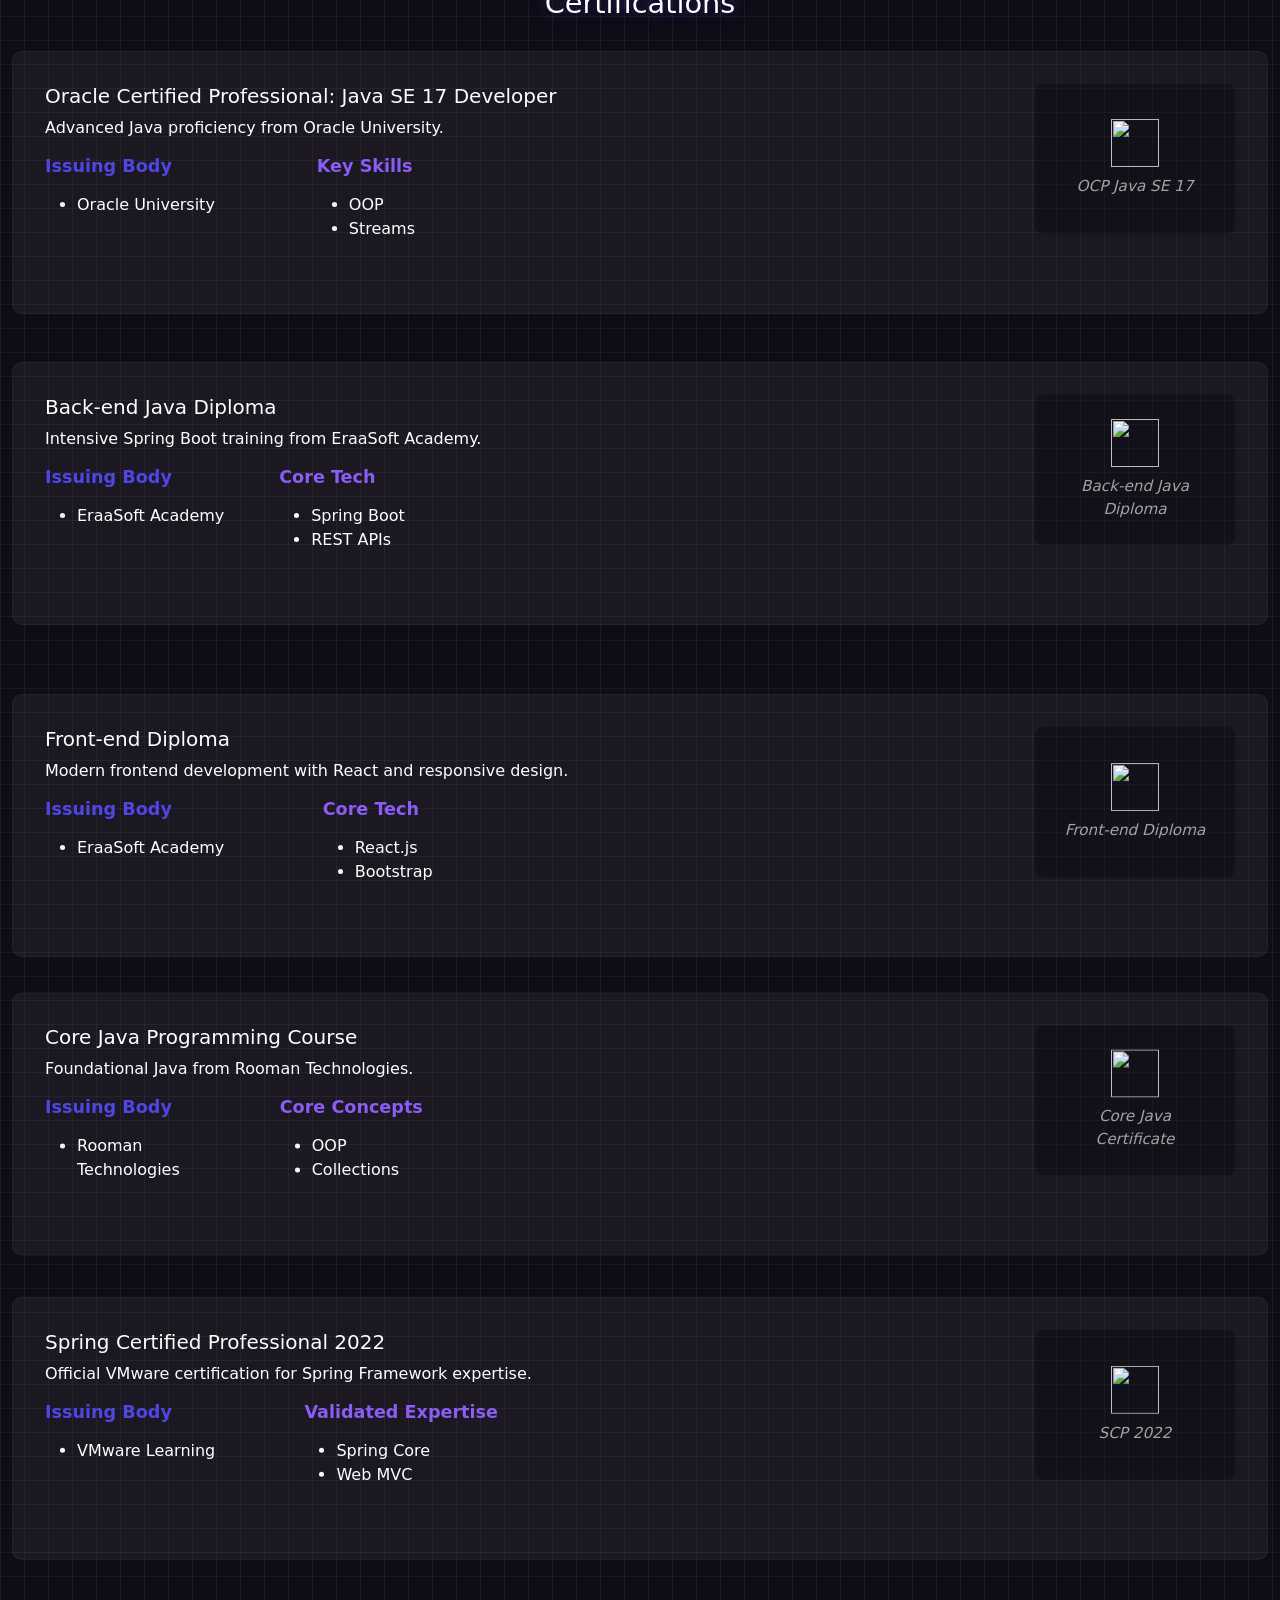
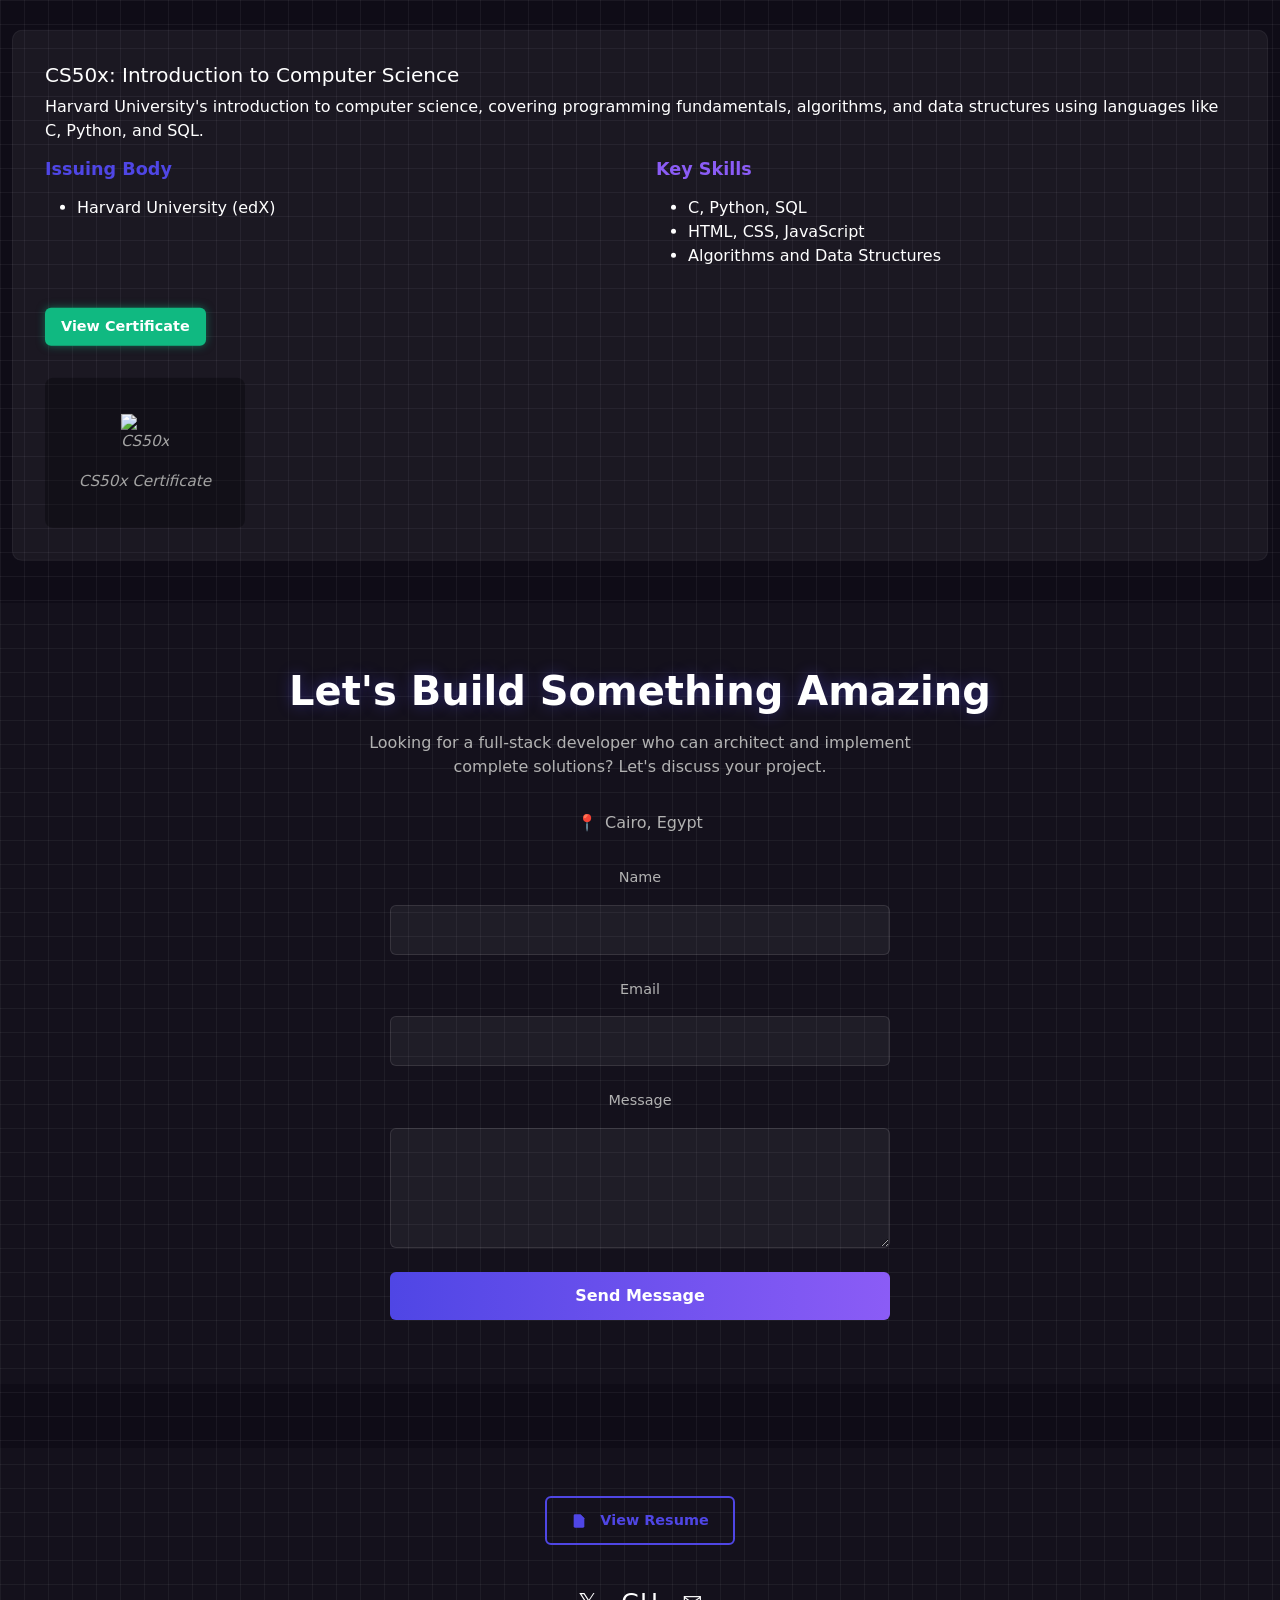
==== commit 5b6ea2fc: "editing About Image" ====
--- a/index.html
+++ b/index.html
@@ -769,7 +769,7 @@
         <h2>About Me</h2>
         <div class="about-content">
           <div class="about-photo">
-            <img src="/images/img.jpg" alt="Mudhther Yaseen" />
+            <img src="/images/FB_IMG_1784132769671.jpg" alt="Mudhther Yaseen" />
           </div>
           <div class="about-text">
             <p>
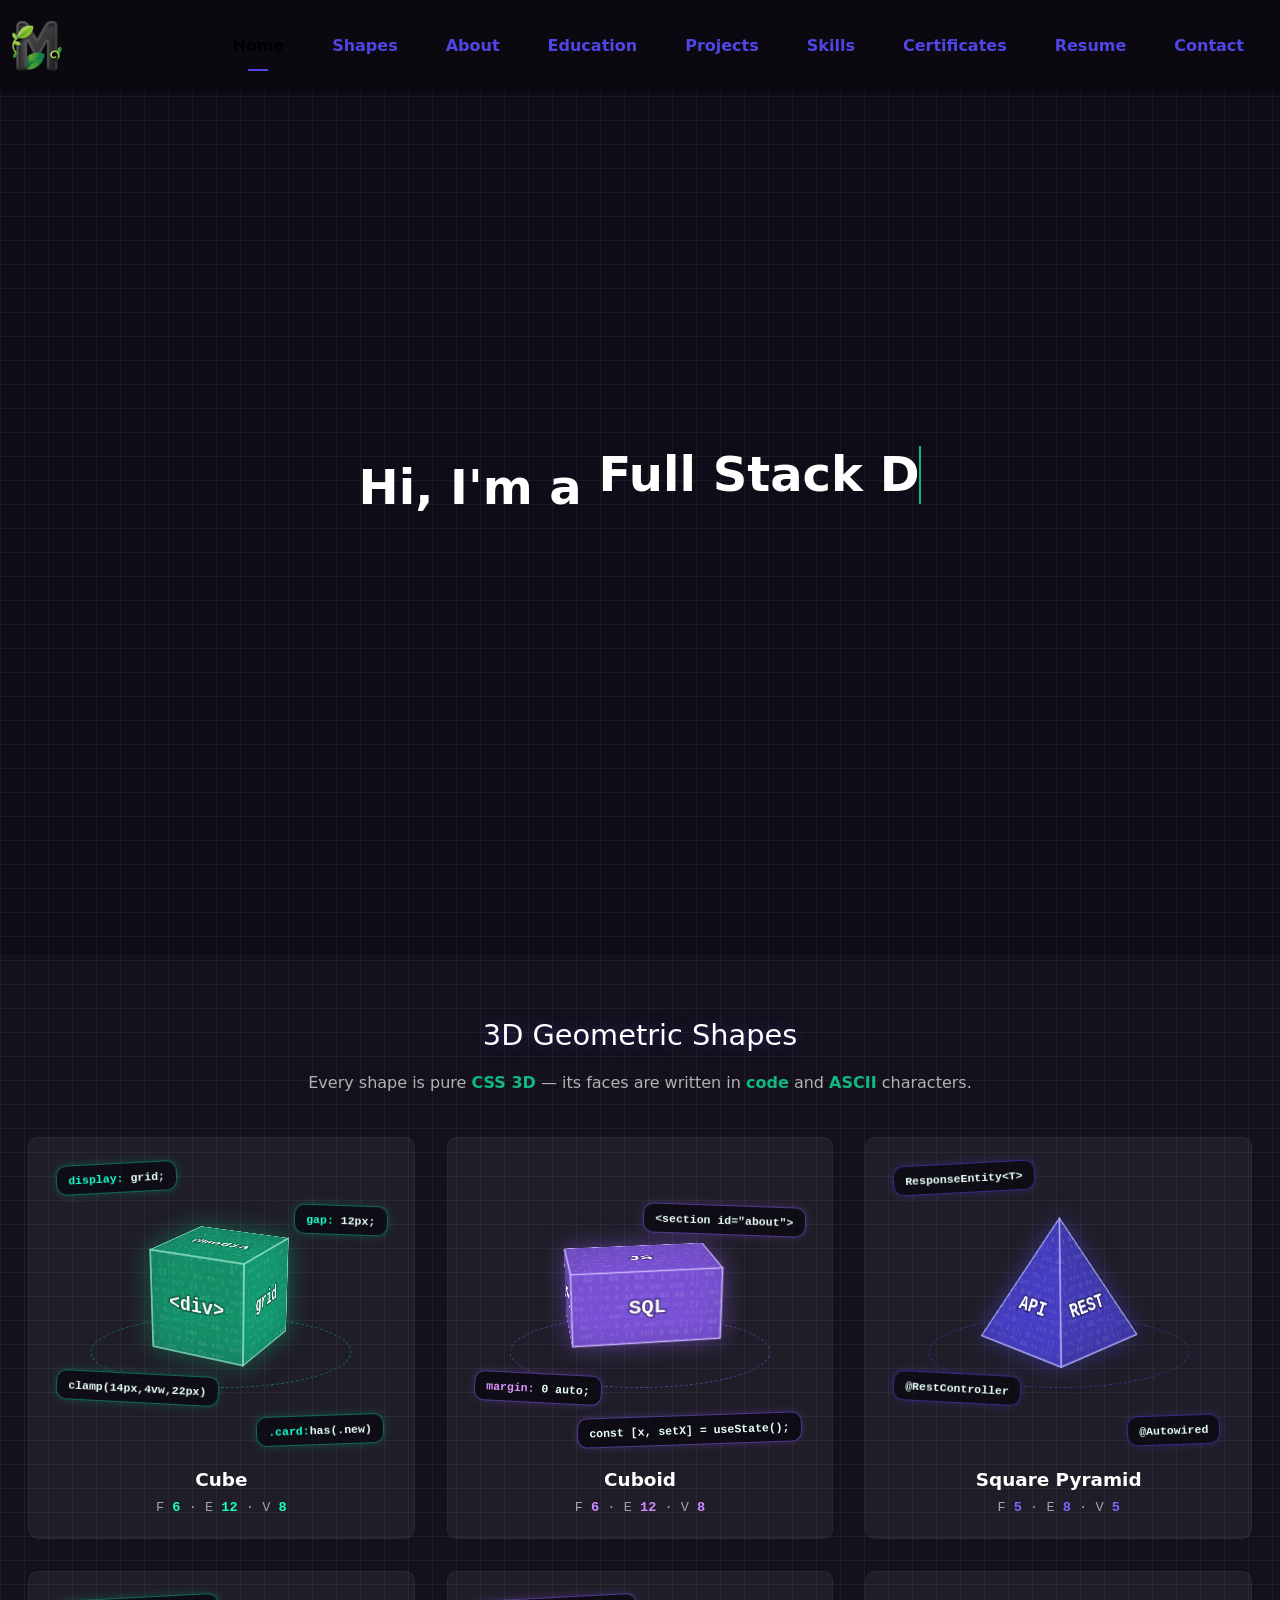
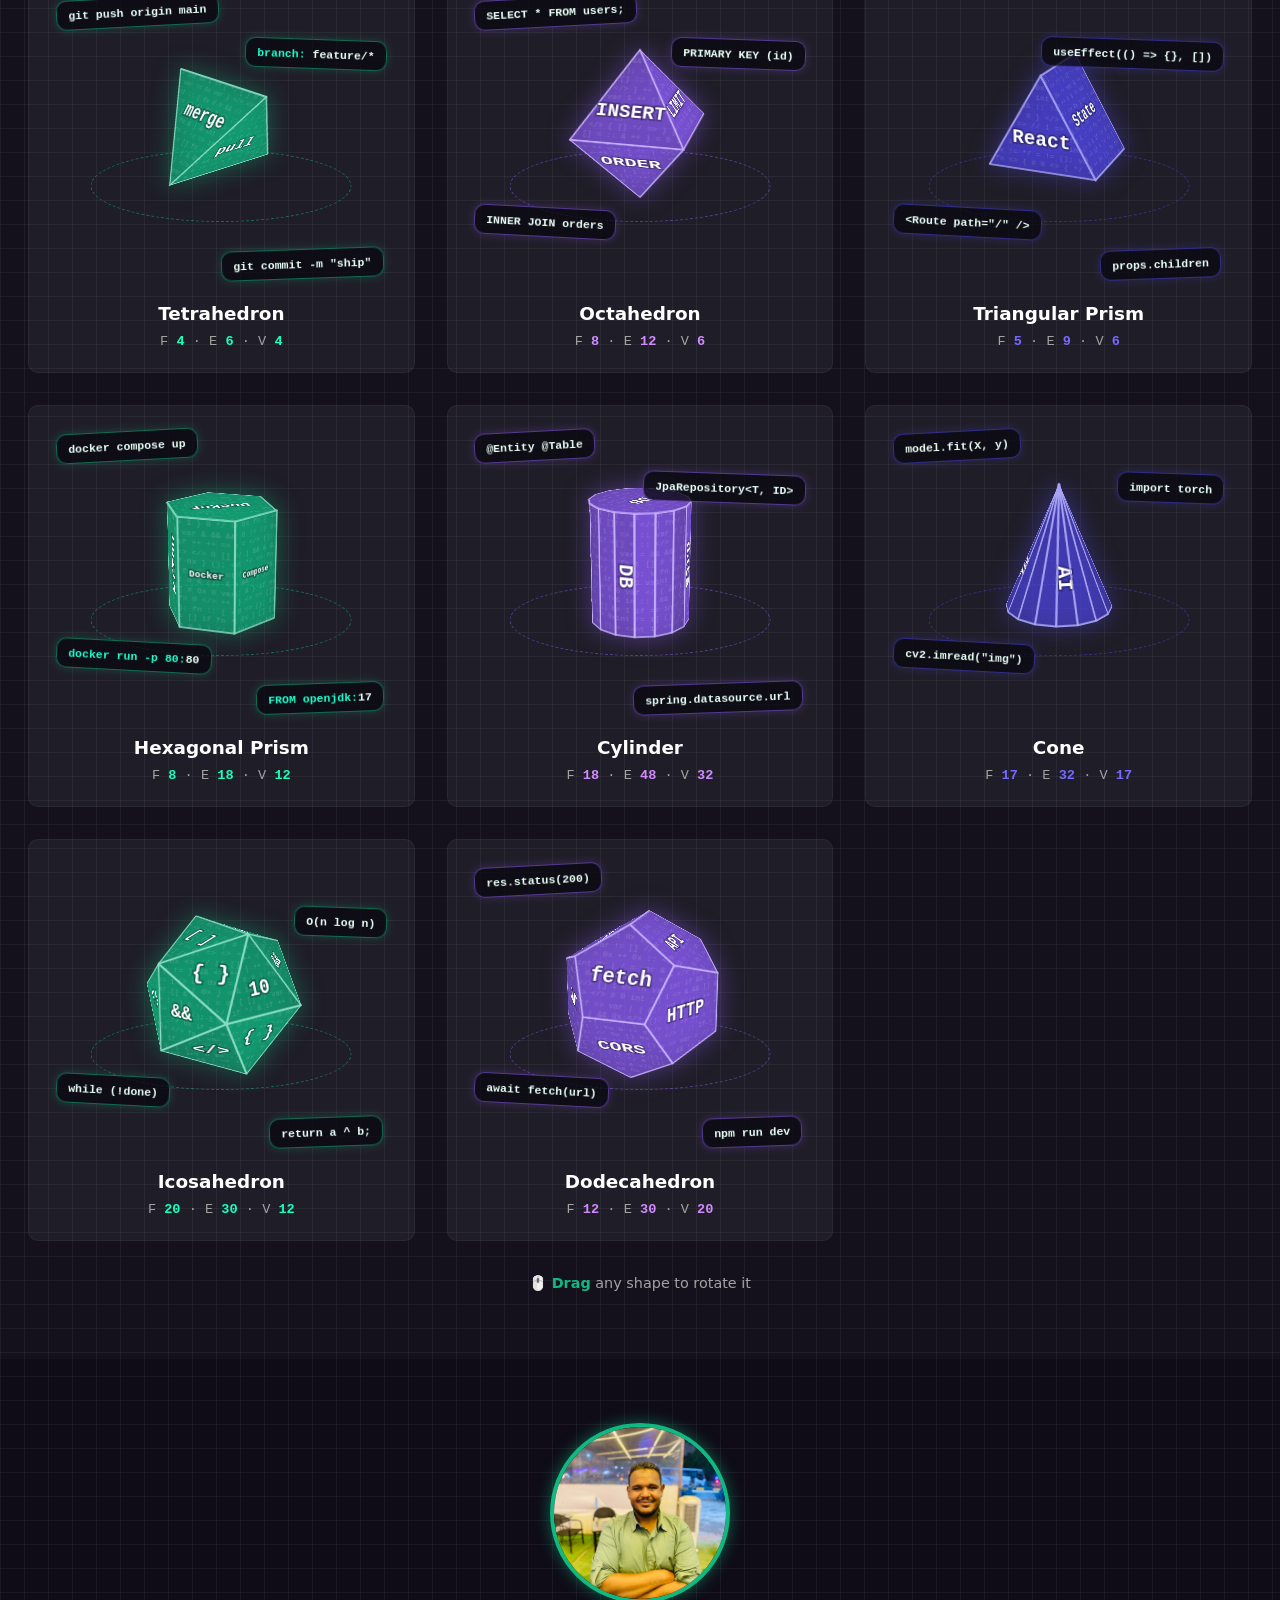
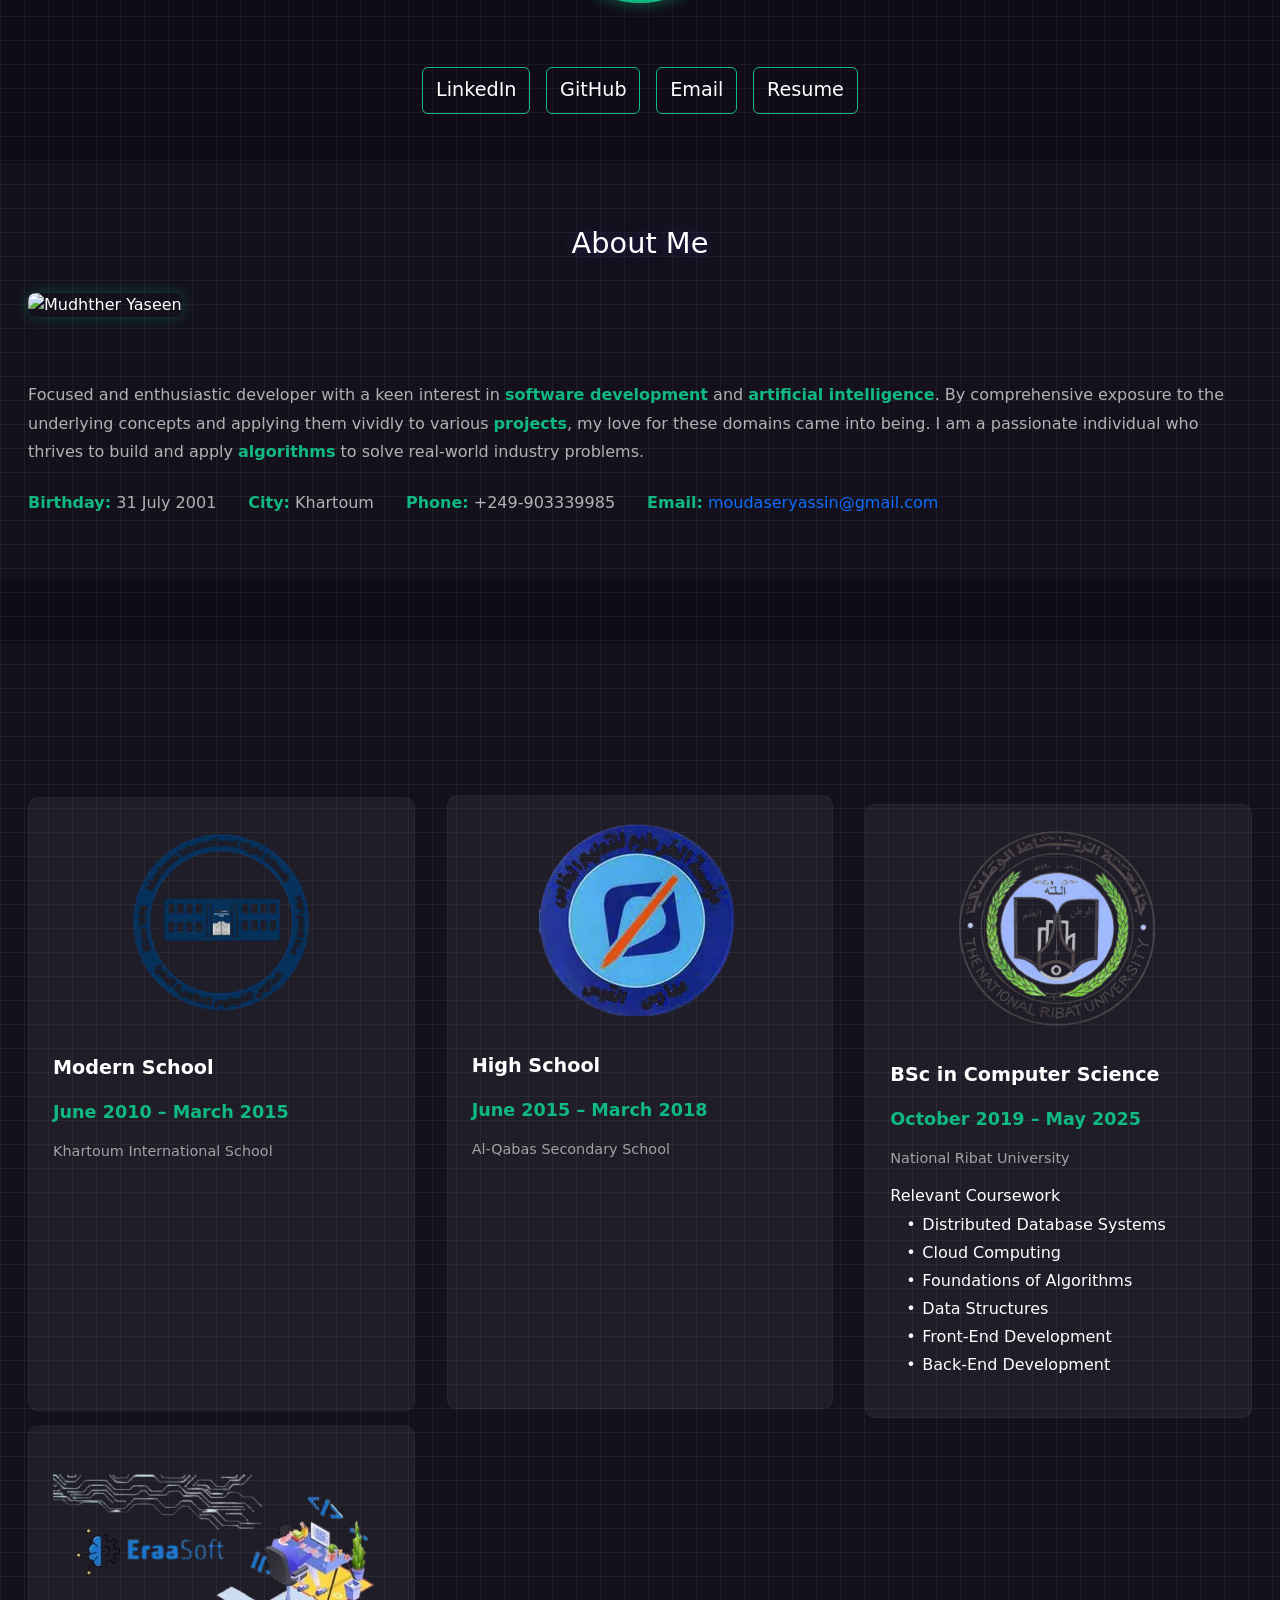
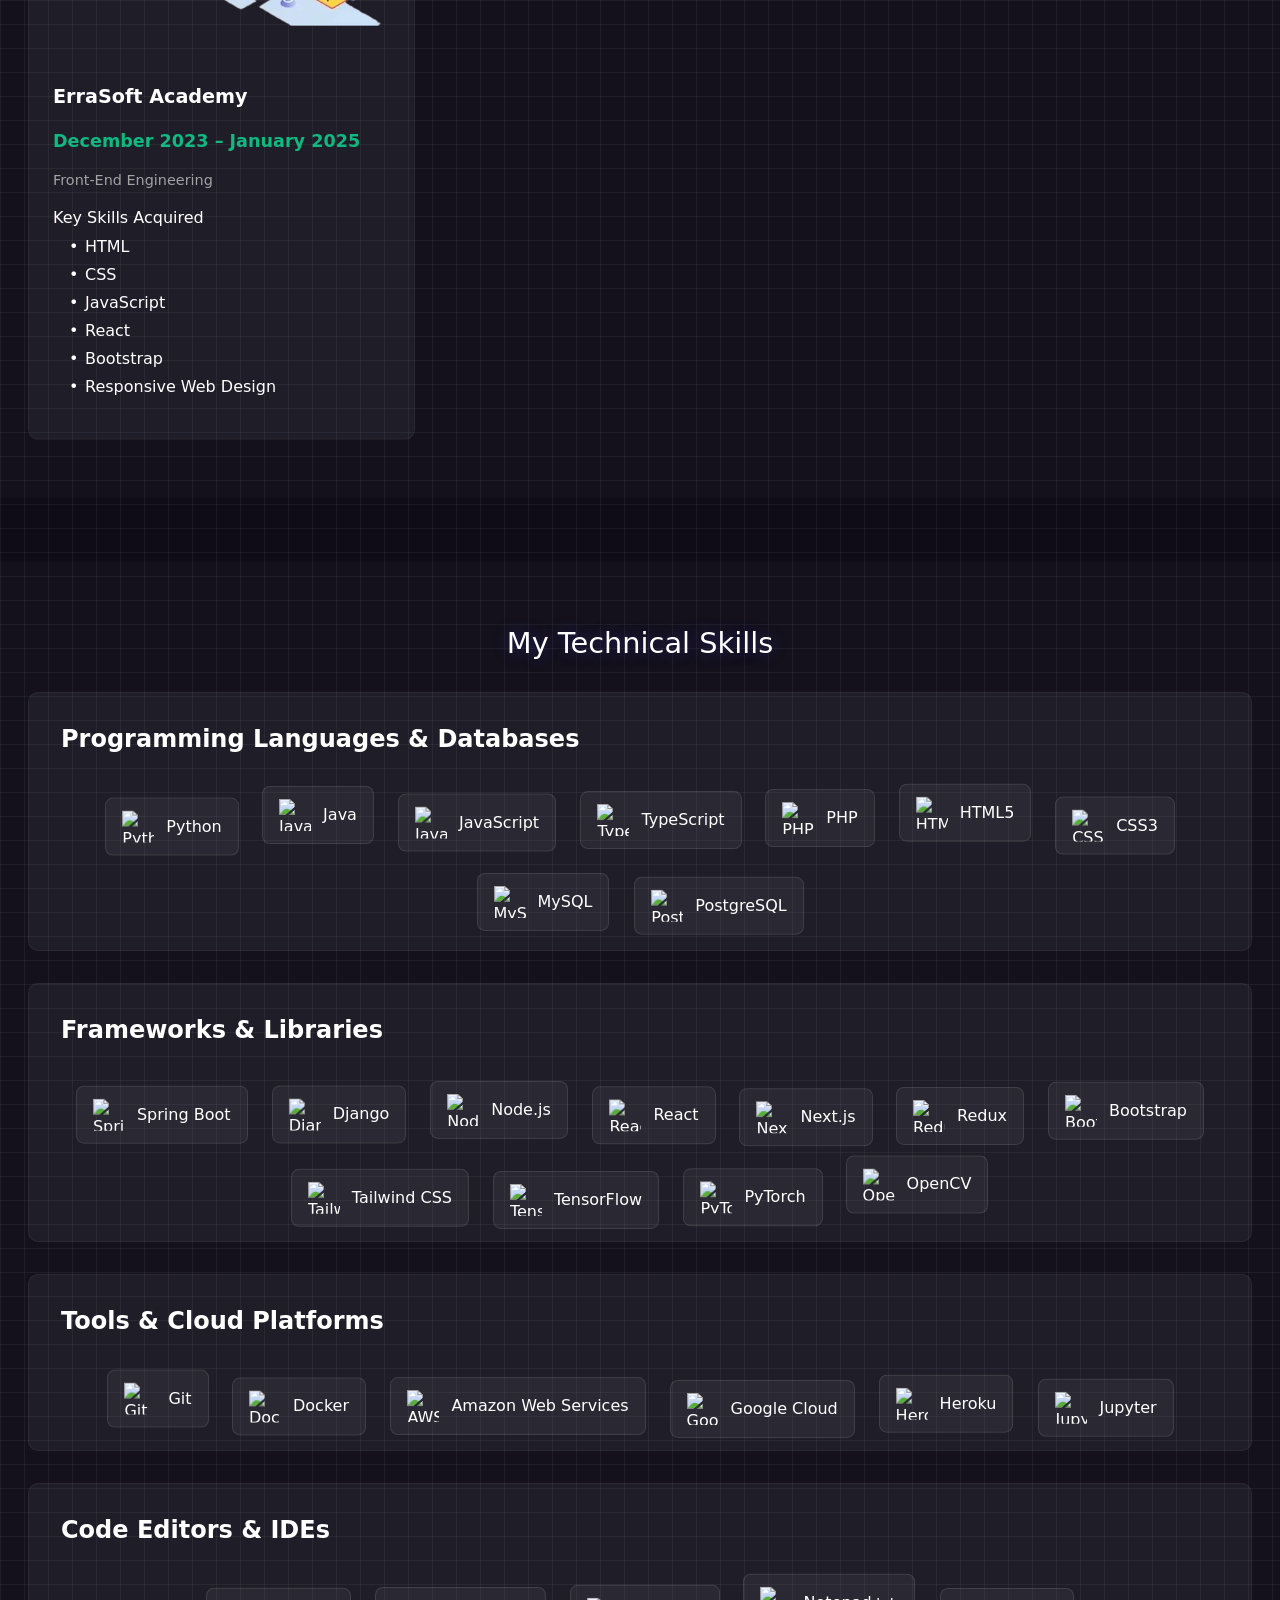
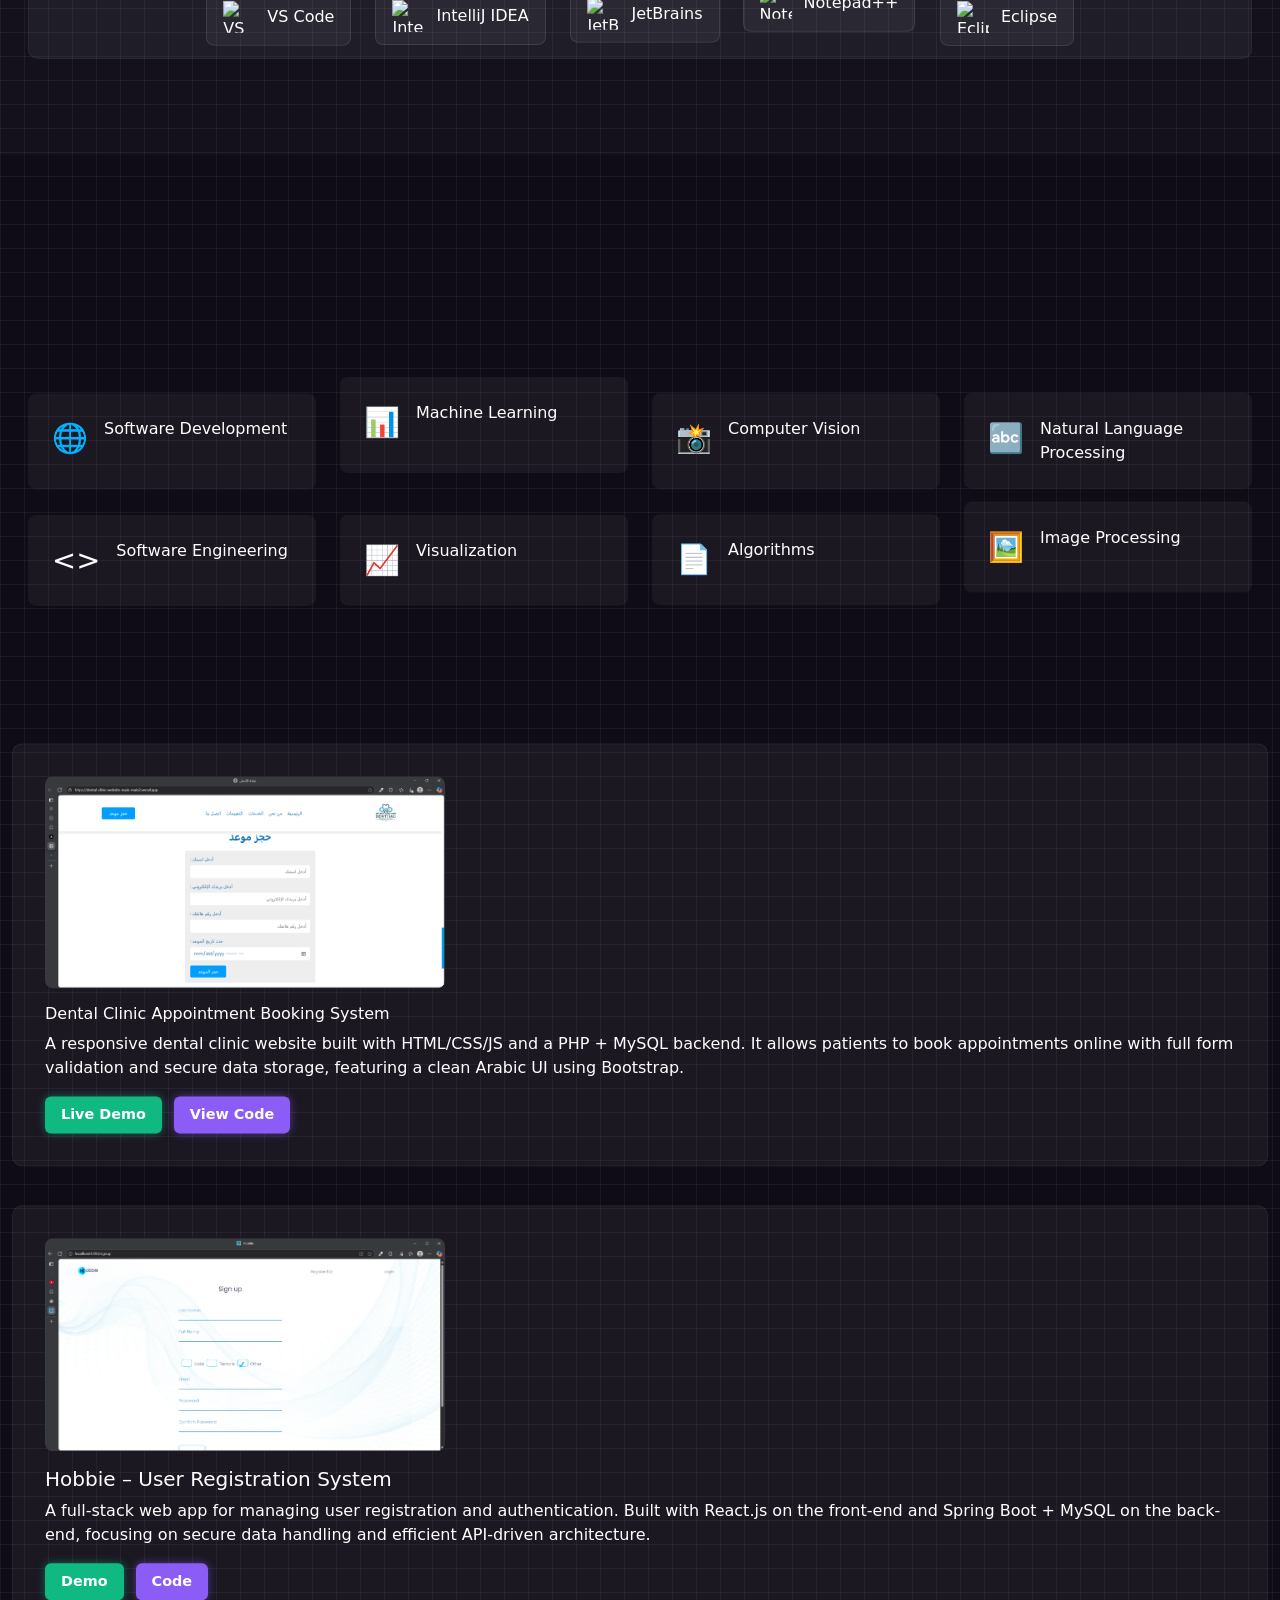
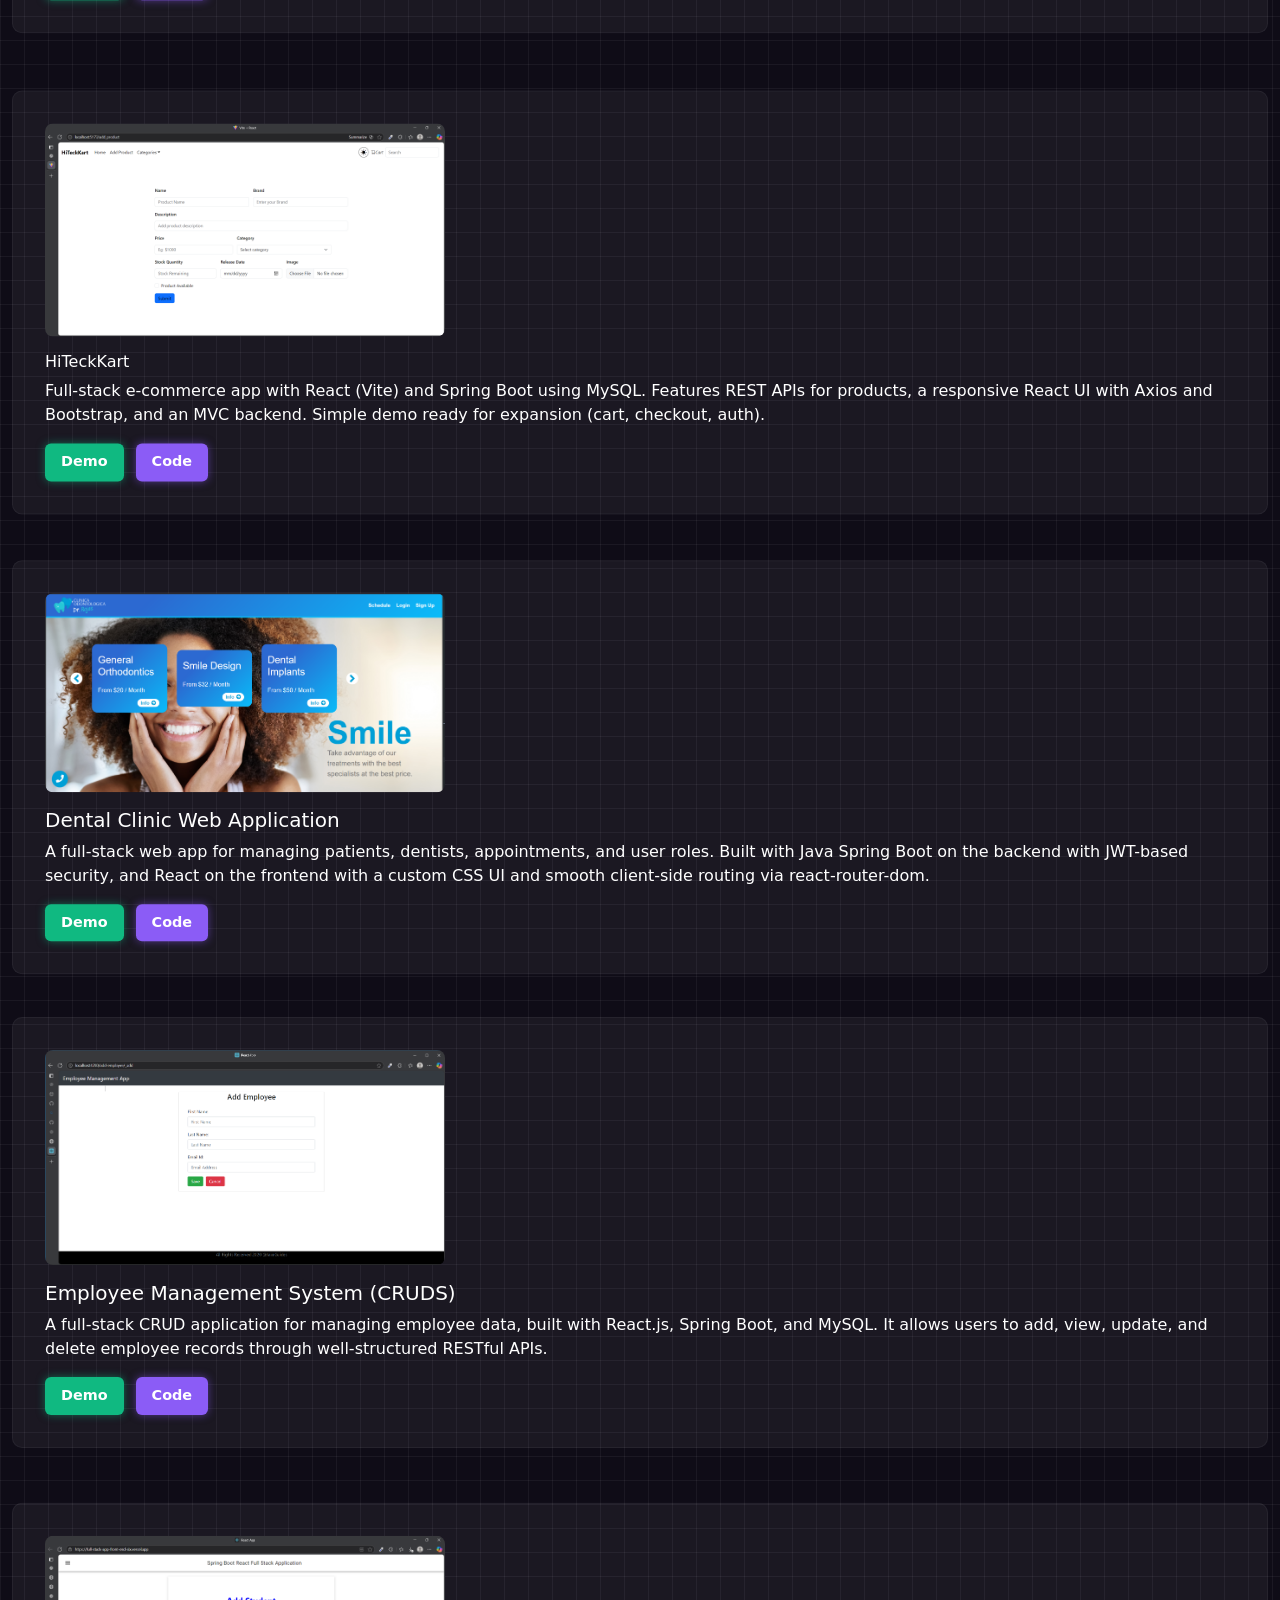
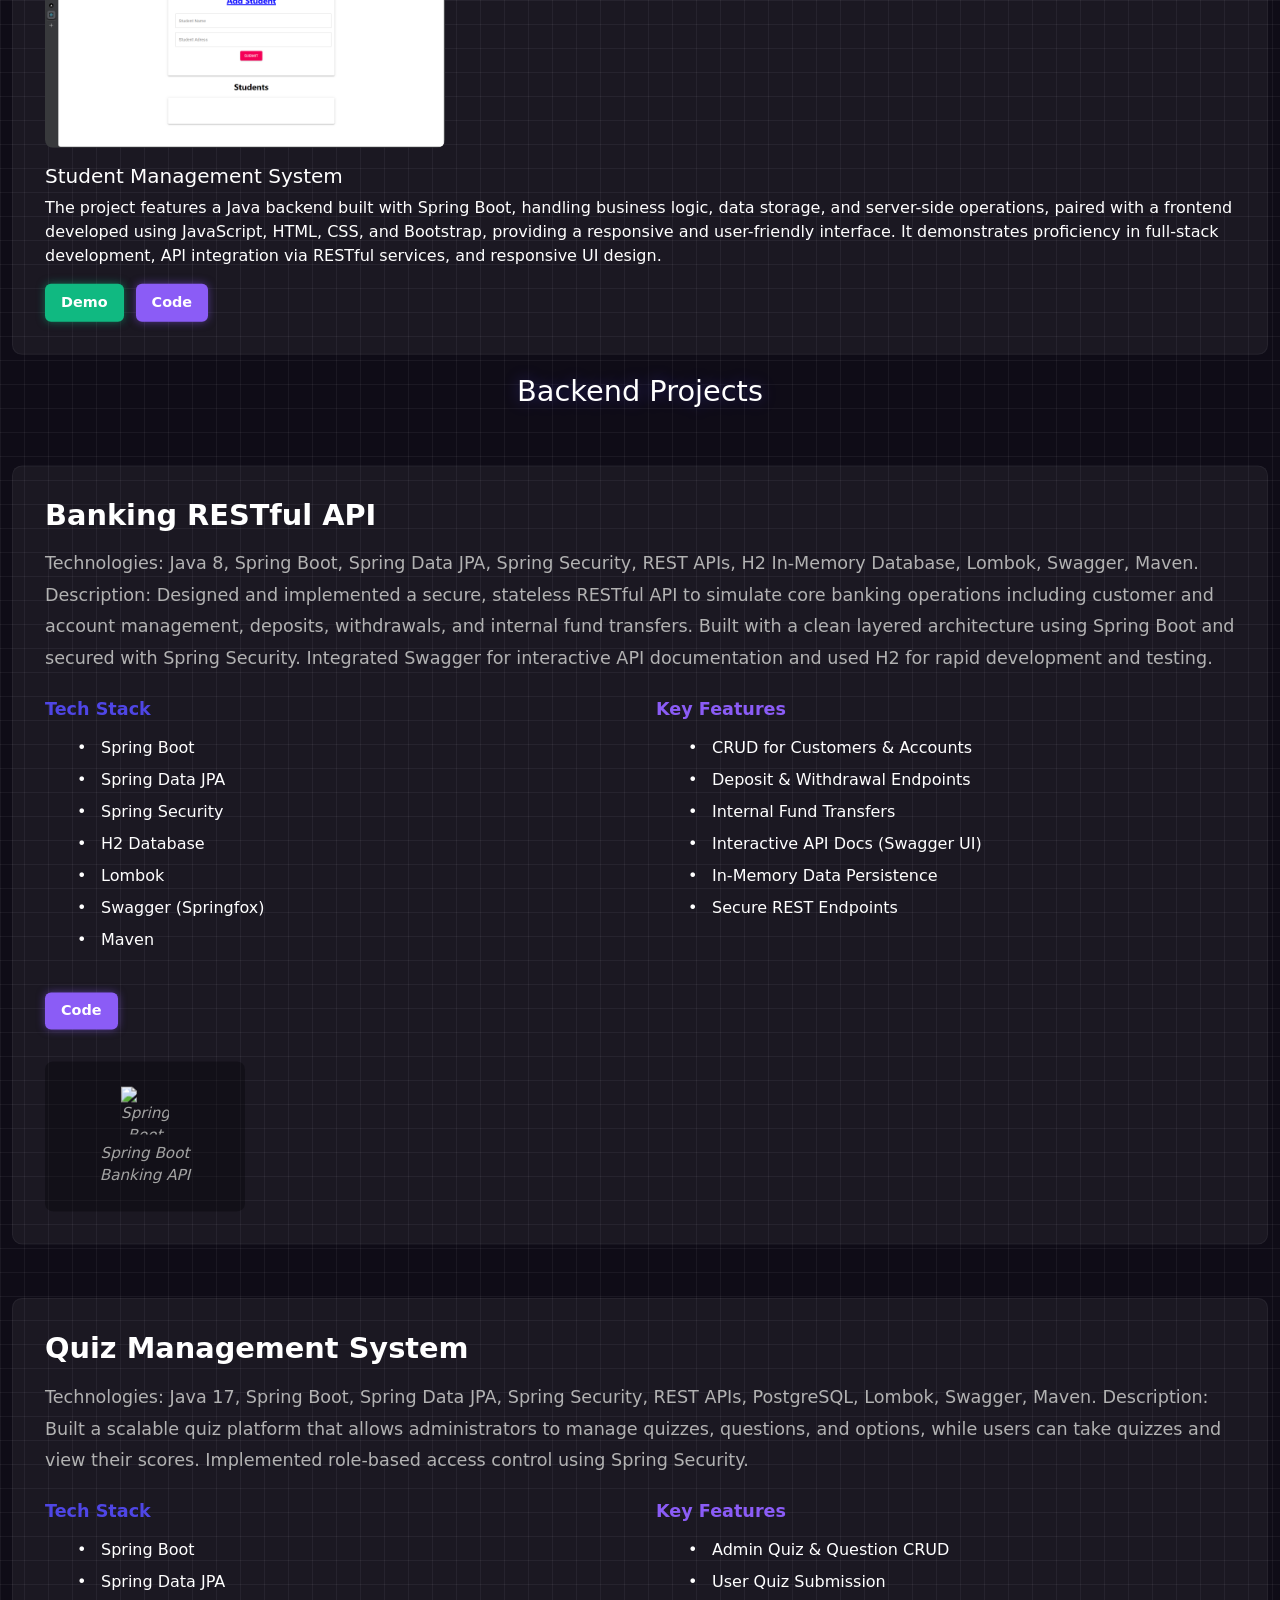
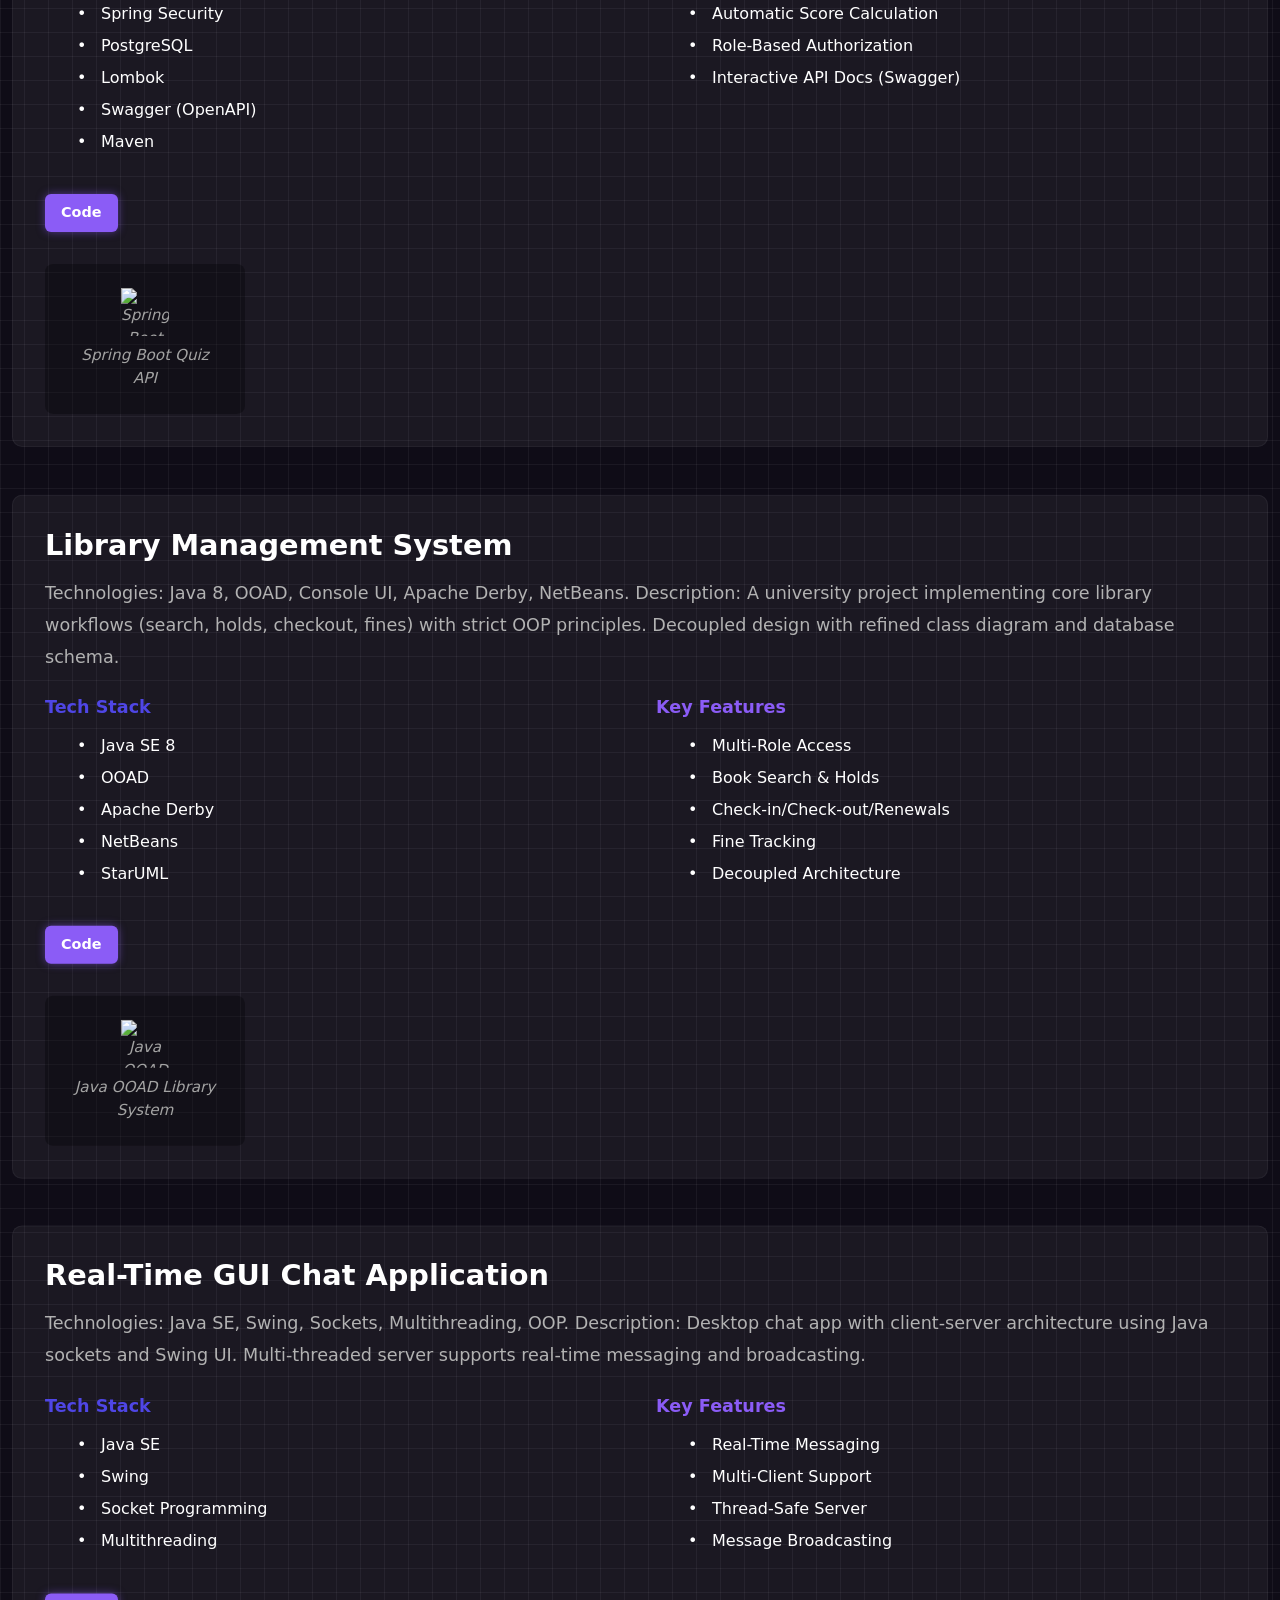
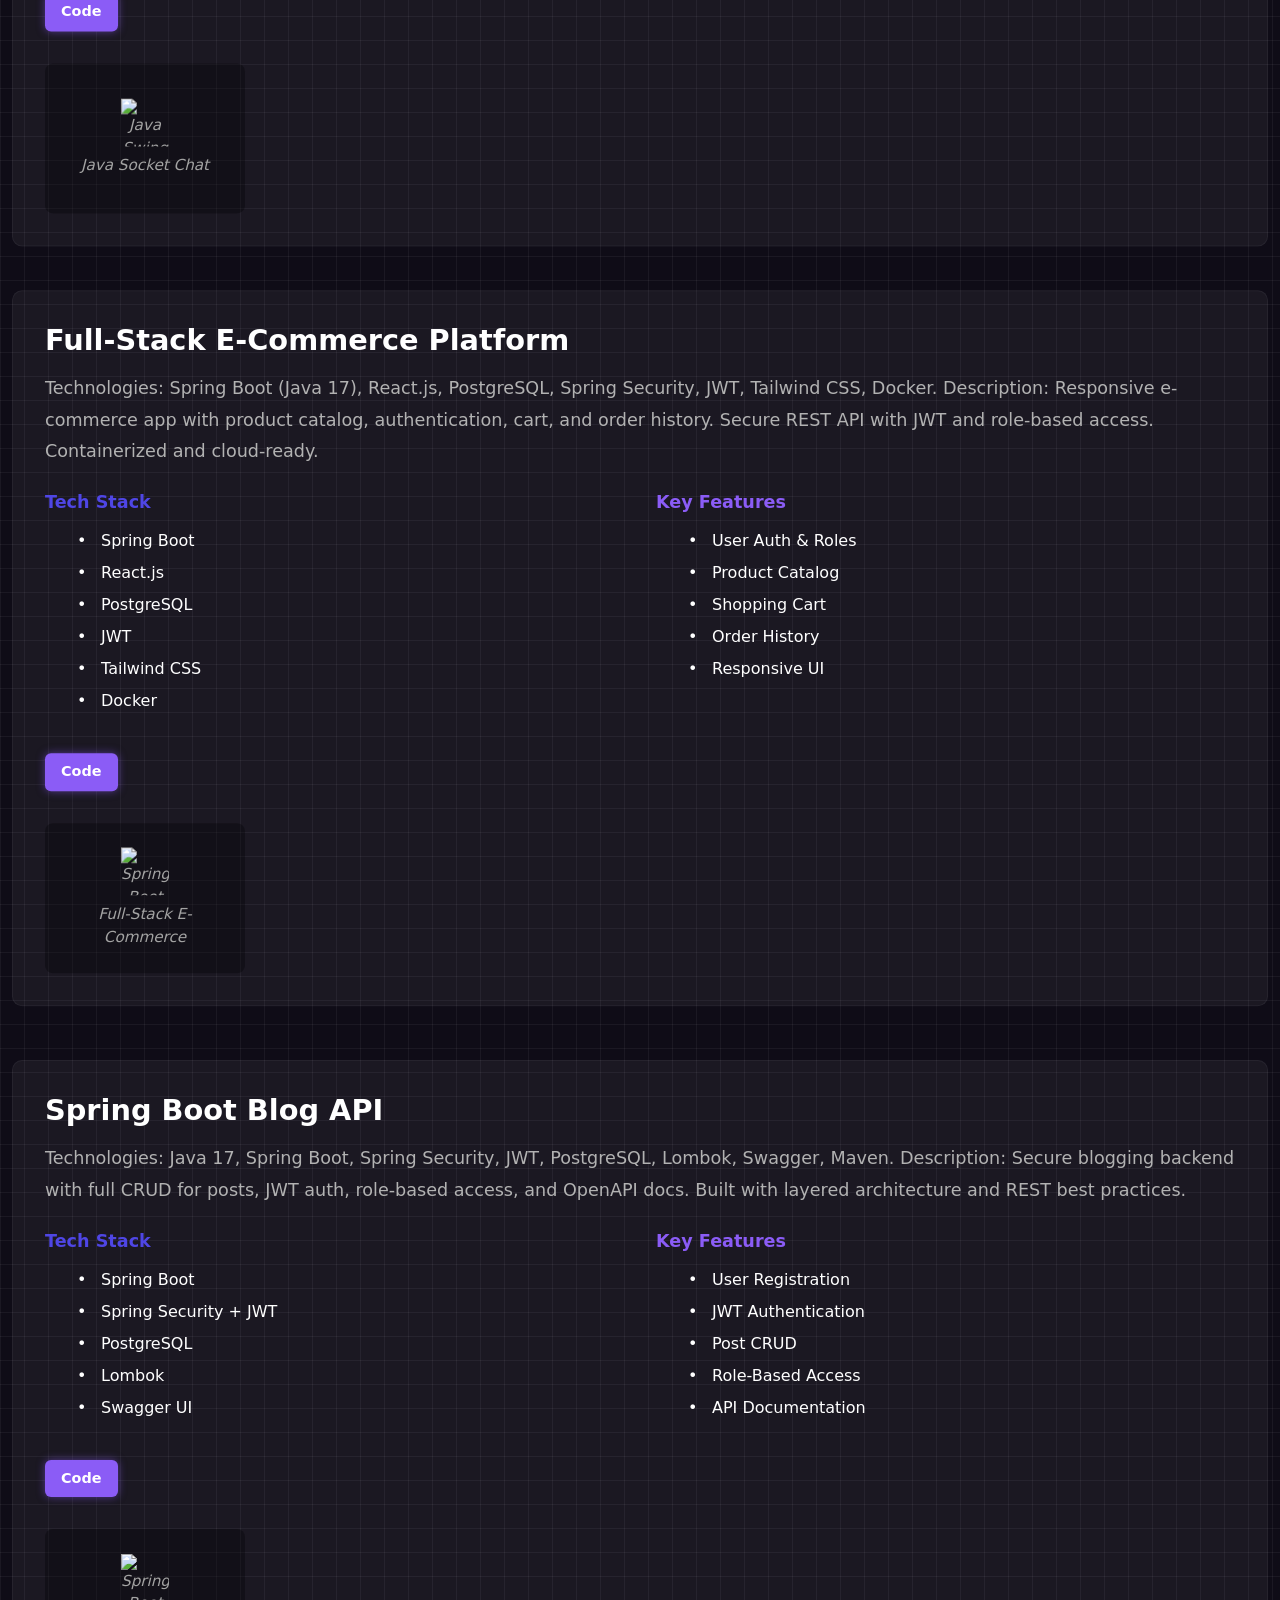
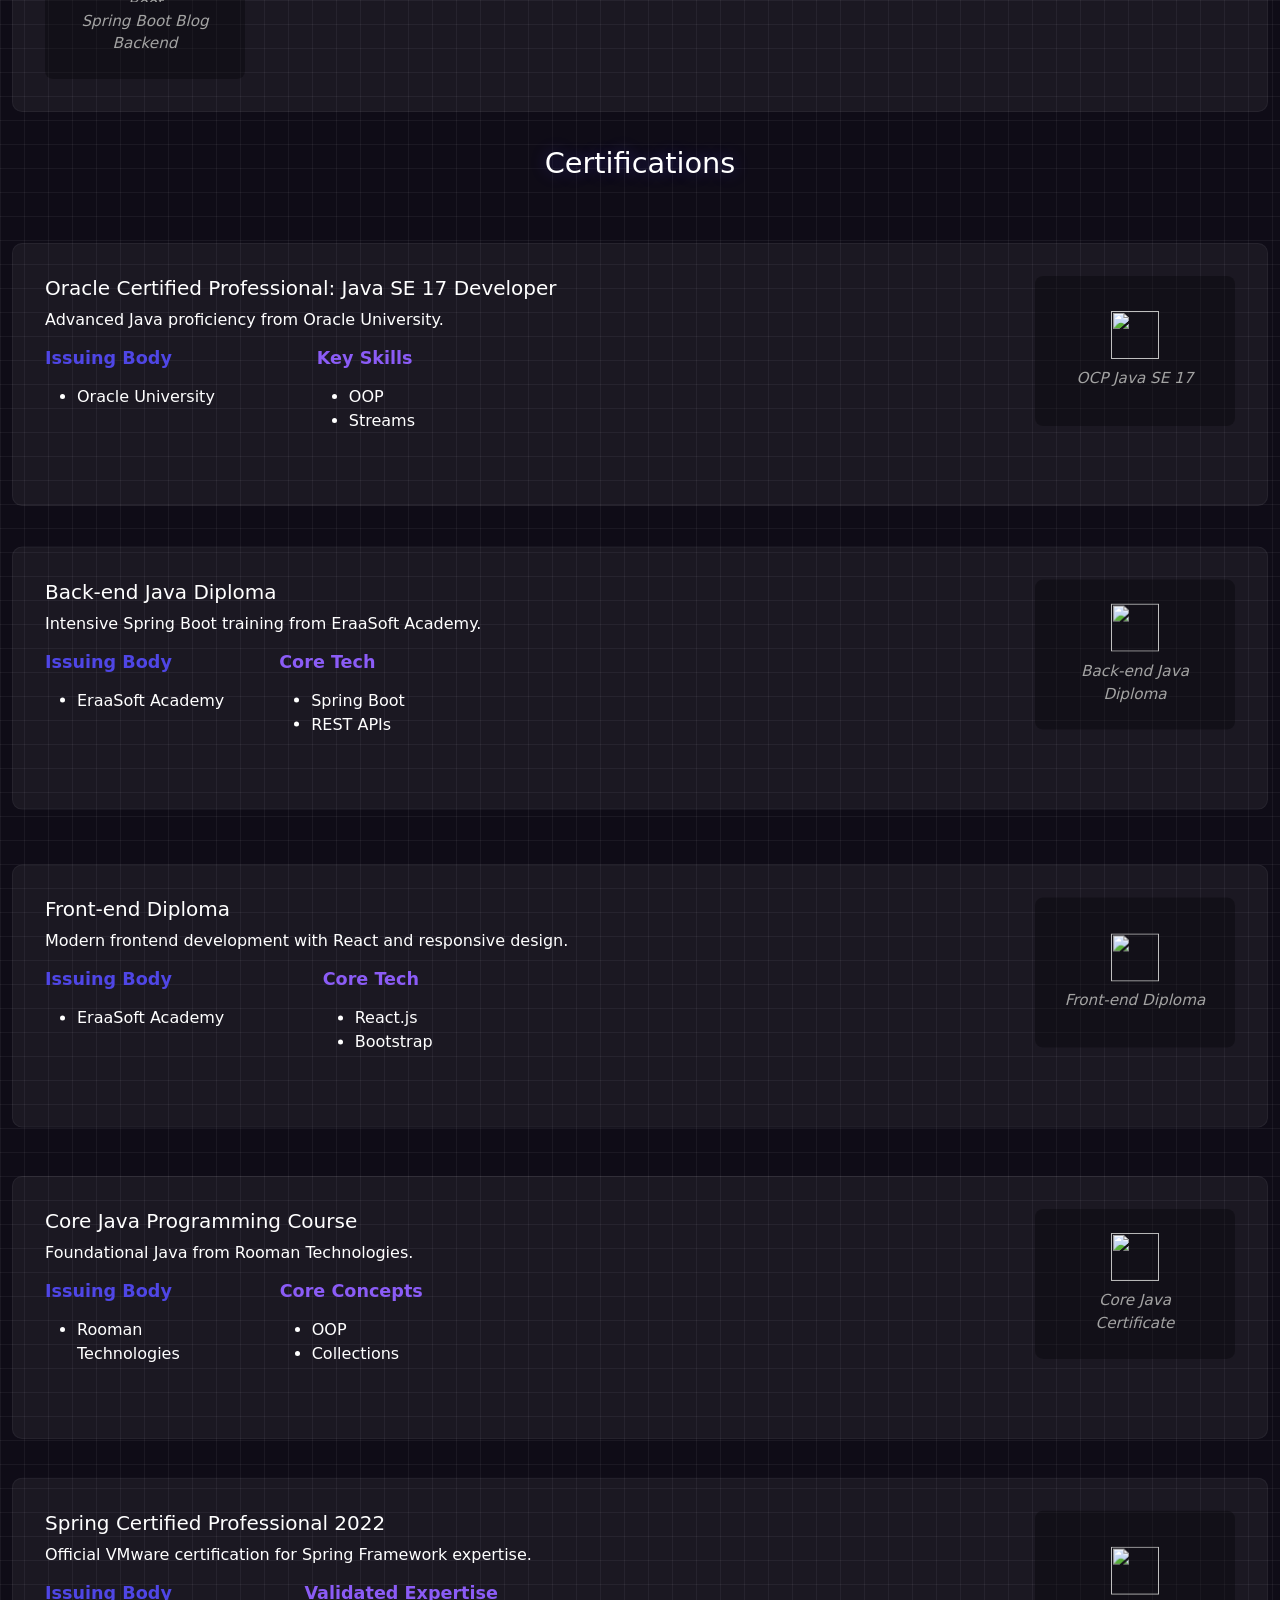
==== commit 8ee82a7b: "adding geometric shapes" ====
--- a/index.html
+++ b/index.html
@@ -1,2048 +1,2539 @@
 <!DOCTYPE html>
 <html lang="en">
-  <head>
+
+<head>
     <meta charset="UTF-8" />
     <meta name="viewport" content="width=device-width, initial-scale=1.0" />
     <title>My Portfolio</title>
     <!-- Bootstrap CSS -->
-    <link
-      href="https://cdn.jsdelivr.net/npm/bootstrap@5.3.0/dist/css/bootstrap.min.css"
-      rel="stylesheet"
-    />
+    <link href="https://cdn.jsdelivr.net/npm/bootstrap@5.3.0/dist/css/bootstrap.min.css" rel="stylesheet" />
     <!-- AOS Animation CSS -->
-    <link
-      href="https://cdn.jsdelivr.net/npm/aos@2.3.4/dist/aos.css"
-      rel="stylesheet"
-    />
+    <link href="https://cdn.jsdelivr.net/npm/aos@2.3.4/dist/aos.css" rel="stylesheet" />
     <style>
-      /* ========== VARIABLES ========== */
-      :root {
-        --dark: #0f0c17;
-        --darker: #0a0810;
-        --light: #ffffff;
-        --gray: #a3a3a3;
-        --primary: #4f46e5; /* ✅ Kept */
-        /* --blue: #3b82f6; ← Removed */
-        --purple: #8b5cf6;
-        --teal: #10b981; /* ✅ Kept */
-        --grid-line: rgba(255, 255, 255, 0.05);
-      }
-      /* ========== BASE STYLES ========== */
-      * {
-        margin: 0;
-        padding: 0;
-        box-sizing: border-box;
-      }
-      body {
-        background-color: var(--dark);
-        color: var(--light);
-        font-family: "Segoe UI", system-ui, sans-serif;
-        background-image: linear-gradient(var(--grid-line) 1px, transparent 1px),
-          linear-gradient(90deg, var(--grid-line) 1px, transparent 1px);
-        background-size: 24px 24px;
-        padding-top: 80px;
-      }
-      .container {
-        max-width: 1400px;
-        margin: 0 auto;
-      }
-      section {
-        margin-bottom: 4rem;
-      }
-      h2 {
-        font-size: 1.8rem;
-        margin-bottom: 2rem;
-        text-align: center;
-        color: var(--light);
-        text-shadow: 0 0 15px rgba(79, 70, 229, 0.4);
-        opacity: 0;
-        transform: translateY(20px);
-        transition: opacity 0.8s ease, transform 0.8s ease;
-      }
-      h2.visible {
-        opacity: 1;
-        transform: translateY(0);
-      }
-      /* ========== NAVBAR ========== */
-      .navbar {
-        background-color: rgba(10, 8, 16, 0.8);
-        padding: 1rem 0;
-        position: fixed;
-        top: 0;
-        width: 100%;
-        z-index: 1000;
-      }
-      .nav-link {
-        color: var(--primary);
-        font-weight: 600;
-        margin: 0 1rem;
-        text-decoration: none;
-        position: relative;
-      }
-      .nav-link:hover,
-      .nav-link.active {
-        color: var(--teal);
-      }
-      .nav-link.active::after {
-        content: "";
-        position: absolute;
-        bottom: -5px;
-        left: 50%;
-        transform: translateX(-50%);
-        width: 20px;
-        height: 2px;
-        background-color: var(--primary);
-      }
-      /* ========== HERO ========== */
-      .hero {
-        height: 90vh;
-        display: flex;
-        justify-content: center;
-        align-items: center;
-        text-align: center;
-        flex-direction: column;
-      }
-      .hero h1 {
-        font-size: 3rem;
-        font-weight: 800;
-      }
-      .hero p {
-        color: var(--gray);
-        font-size: 1.5rem;
-        height: 40px;
-        margin-top: 15px;
-      }
-      .typed-text {
-        border-right: 2px solid var(--teal);
-        white-space: nowrap;
-        overflow: hidden;
-        display: inline-block;
-      }
-      /* ========== PROFILE IMAGE ========== */
-      #profile-image {
-        display: flex;
-        justify-content: center;
-        margin-bottom: 4rem;
-      }
-      #profile-image img {
-        width: 180px;
-        height: 180px;
-        object-fit: cover;
-        border-radius: 50%;
-        border: 4px solid var(--teal);
-        box-shadow: 0 0 15px rgba(16, 185, 128, 0.5);
-        transition: transform 0.3s;
-      }
-      #profile-image img:hover {
-        transform: scale(1.1);
-      }
-      /* ========== SOCIAL BUTTONS ========== */
-      .social-buttons {
-        display: flex;
-        justify-content: center;
-        gap: 1rem;
-        margin-bottom: 3rem;
-        flex-wrap: wrap;
-      }
-      .social-buttons a {
-        color: var(--light);
-        font-size: 1.2rem;
-        text-decoration: none;
-        border: 1px solid var(--teal);
-        padding: 0.5rem 0.8rem;
-        border-radius: 6px;
-        transition: 0.3s;
-      }
-      .social-buttons a:hover {
-        background-color: var(--teal);
-        color: var(--dark);
-      }
-      /* ========== ABOUT ========== */
-      .about-section {
-        padding: 4rem 1rem;
-        background-color: rgba(255, 255, 255, 0.02);
-      }
-      .about-content {
-        display: flex;
-        gap: 4rem;
-        align-items: center;
-        flex-wrap: wrap;
-        opacity: 0;
-        transform: translateY(30px);
-        transition: 0.8s ease;
-      }
-      .about-content.visible {
-        opacity: 1;
-        transform: translateY(0);
-      }
-      .about-photo img {
-        width: 250px;
-        border-radius: 8px;
-        box-shadow: 0 0 15px rgba(16, 185, 128, 0.3);
-      }
-      .about-text p {
-        line-height: 1.8;
-        color: #b2b2b2;
-      }
-      .tech-keyword {
-        color: var(--teal);
-        font-weight: 600;
-      }
-      .personal-info {
-        display: flex;
-        flex-wrap: wrap;
-        gap: 2rem;
-        margin-top: 1.5rem;
-      }
-      .info-item {
-        color: #b2b2b2;
-      }
-      .info-item strong {
-        color: var(--teal); /* ✅ Was var(--blue) — replaced with --teal */
-      }
-      /* ========== EDUCATION ========== */
-      .education-section {
-        padding: 4rem 1rem;
-        background-color: rgba(255, 255, 255, 0.02);
-      }
-      .education-grid {
-        display: grid;
-        grid-template-columns: repeat(auto-fit, minmax(300px, 1fr));
-        gap: 2rem;
-        margin-top: 2rem;
-      }
-      .education-card {
-        background: rgba(255, 255, 255, 0.05);
-        border-radius: 10px;
-        padding: 1.5rem;
-        border: 1px solid rgba(255, 255, 255, 0.05);
-        transition: all 0.3s ease;
-        display: flex;
-        flex-direction: column;
-        gap: 1rem;
-        opacity: 0;
-        transform: translateY(30px);
-        transition: opacity 0.6s ease, transform 0.6s ease;
-      }
-      .education-card.visible {
-        opacity: 1;
-        transform: translateY(0);
-      }
-      .education-card:hover {
-        transform: translateY(-5px);
-        box-shadow: 0 10px 25px rgba(0, 0, 0, 0.3);
-      }
-      .education-logo {
-        width: 100%;
-        height: 200px;
-        object-fit: contain;
-        border-radius: 8px;
-        margin-bottom: 1rem;
-      }
-      .education-title {
-        font-size: 1.2rem;
-        font-weight: 600;
-        color: var(--light);
-      }
-      .education-period {
-        font-size: 1.1rem;
-        color: var(--teal);
-        font-weight: 600;
-      }
-      .education-school {
-        font-size: 0.9rem;
-        color: var(--gray);
-      }
-      .education-coursework h4 {
-        font-size: 1rem;
-        margin-bottom: 0.5rem;
-        color: var(--light);
-      }
-      .education-coursework ul {
-        list-style: none;
-        padding-left: 1rem;
-      }
-      .education-coursework li {
-        margin-bottom: 0.25rem;
-        padding-left: 1rem;
-        position: relative;
-      }
-      .education-coursework li::before {
-        content: "•";
-        position: absolute;
-        left: 0;
-        color: var(--light);
-      }
-      /* ========== SKILLS ========== */
-      .skills-section {
-        padding: 4rem 1rem;
-        background-color: rgba(255, 255, 255, 0.02);
-      }
-      .skills-category {
-        background: rgba(255, 255, 255, 0.05);
-        border-radius: 10px;
-        padding: 2rem;
-        margin-bottom: 2rem;
-        border: 1px solid rgba(255, 255, 255, 0.05);
-        opacity: 0;
-        transform: translateY(30px);
-        transition: opacity 0.6s ease, transform 0.6s ease;
-      }
-      .skills-category.visible {
-        opacity: 1;
-        transform: translateY(0);
-      }
-      .skills-category h3 {
-        font-size: 1.5rem;
-        margin-bottom: 1.5rem;
-        color: var(--light);
-        font-weight: 600;
-      }
-      .skills-grid {
-        display: flex;
-        flex-wrap: wrap;
-        gap: 1.5rem;
-        justify-content: center;
-      }
-      .skill-item {
-        display: flex;
-        align-items: center;
-        gap: 0.75rem;
-        padding: 0.75rem 1rem;
-        background: rgba(255, 255, 255, 0.05);
-        border-radius: 8px;
-        border: 1px solid rgba(255, 255, 255, 0.1);
-        transition: all 0.3s ease;
-        opacity: 0;
-        transform: translateY(20px);
-      }
-      .skill-item.visible {
-        opacity: 1;
-        transform: translateY(0);
-        transition-delay: calc(var(--index) * 0.05s);
-      }
-      .skill-icon {
-        width: 32px;
-        height: 32px;
-        display: flex;
-        align-items: center;
-        justify-content: center;
-      }
-      .skill-icon img {
-        width: 100%;
-        height: 100%;
-        object-fit: contain;
-        filter: brightness(0) invert(1);
-      }
-      .skill-name {
-        font-size: 1rem;
-        font-weight: 500;
-        color: var(--light);
-      }
-      /* ========== INTERESTS ========== */
-      .interests-section {
-        padding: 4rem 1rem;
-      }
-      .interests-title {
-        font-size: 1.8rem;
-        margin-bottom: 3rem;
-        font-weight: 700;
-        color: var(--primary);
-        opacity: 0;
-        transform: translateY(20px);
-        transition: 0.8s ease;
-      }
-      .interests-title.visible {
-        opacity: 1;
-        transform: translateY(0);
-      }
-      .interests-grid {
-        display: grid;
-        grid-template-columns: repeat(auto-fit, minmax(250px, 1fr));
-        gap: 1.5rem;
-      }
-      .interest-card {
-        background: rgba(255, 255, 255, 0.05);
-        border-radius: 8px;
-        padding: 1.5rem;
-        display: flex;
-        gap: 1rem;
-        opacity: 0;
-        transform: translateY(20px);
-        transition: 0.3s ease;
-      }
-      .interest-card.visible {
-        opacity: 1;
-        transform: translateY(0);
-      }
-      .interest-icon {
-        font-size: 1.8rem;
-      }
-      /* ========== PROJECT CARDS ========== */
-      .project-card.full {
-        background: rgba(255, 255, 255, 0.05);
-        border-radius: 10px;
-        padding: 2rem;
-        margin-bottom: 3rem;
-        display: flex;
-        flex-direction: column;
-        gap: 2rem;
-        border: 1px solid rgba(255, 255, 255, 0.05);
-        opacity: 0;
-        transform: translateY(30px);
-        transition: opacity 0.6s ease, transform 0.6s ease;
-      }
-      .project-card.full.visible {
-        opacity: 1;
-        transform: translateY(0);
-      }
-      .project-header {
-        display: flex;
-        justify-content: space-between;
-        align-items: flex-start;
-        gap: 2rem;
-        flex-wrap: wrap;
-      }
-      .project-title.full {
-        font-size: 1.8rem;
-        margin-bottom: 1rem;
-        font-weight: 700;
-      }
-      .project-description.full {
-        margin-bottom: 1.5rem;
-        color: #b2b2b2;
-        line-height: 1.8;
-        font-size: 1.1rem;
-      }
-      .project-details {
-        display: flex;
-        gap: 2rem;
-        margin-bottom: 1.5rem;
-        flex-wrap: wrap;
-      }
-      .project-column {
-        flex: 1;
-        min-width: 200px;
-      }
-      .project-column h3 {
-        color: var(--primary); /* ✅ Was var(--blue) — replaced with --primary */
-        margin-bottom: 1rem;
-        font-size: 1.1rem;
-        font-weight: 600;
-      }
-      .project-column:nth-child(2) h3 {
-        color: var(--purple);
-      }
-      .project-column:nth-child(3) h3 {
-        color: var(--teal);
-      }
-      .project-list {
-        list-style: none;
-      }
-      .project-list li {
-        margin-bottom: 0.5rem;
-        padding-left: 1.5rem;
-        position: relative;
-      }
-      .project-list li::before {
-        content: "•";
-        position: absolute;
-        left: 0;
-        color: var(--light);
-      }
-      .project-buttons {
-        display: flex;
-        gap: 0.75rem;
-        margin-top: auto;
-      }
-      .btn {
-        padding: 0.5rem 1rem;
-        border-radius: 6px;
-        font-size: 0.9rem;
-        font-weight: 600;
-        text-decoration: none;
-        text-align: center;
-        transition: 0.3s;
-        color: white;
-        border: none;
-        cursor: pointer;
-        display: inline-block;
-      }
-      .btn-demo {
-        background: var(--teal);
-        box-shadow: 0 0 8px rgba(16, 185, 128, 0.5);
-      }
-      .btn-code {
-        background: var(--purple);
-        box-shadow: 0 0 8px rgba(139, 92, 246, 0.5);
-      }
-      .btn:hover {
-        transform: translateY(-2px);
-        box-shadow: 0 0 20px currentColor;
-      }
-      .project-title-image {
-        border-radius: 8px;
-        margin-bottom: 1rem;
-        width: 100%;
-        max-width: 400px;
-      }
-      /* ========== BACKEND PROJECTS SECTION ========== */
-      .backend-diagram {
-        background: rgba(0, 0, 0, 0.3);
-        border-radius: 8px;
-        padding: 1.5rem;
-        min-height: 150px;
-        display: flex;
-        flex-direction: column;
-        align-items: center;
-        justify-content: center;
-        gap: 0.5rem;
-        color: var(--gray);
-        font-style: italic;
-        font-size: 0.95rem;
-        text-align: center;
-        flex: 0 0 200px;
-        opacity: 0;
-        transform: translateY(20px);
-        transition: opacity 0.5s ease, transform 0.5s ease;
-      }
-      .backend-diagram.visible {
-        opacity: 1;
-        transform: translateY(0);
-      }
-      /* Removed filter from backend-diagram images */
-      .backend-diagram img {
-        /* filter: brightness(0) invert(1); */ /* Commented out */
-      }
-      /* ========== CERTIFICATES SECTION ========== */
-      .certificates-diagram {
-        background: rgba(0, 0, 0, 0.3);
-        border-radius: 8px;
-        padding: 1.5rem;
-        min-height: 150px;
-        display: flex;
-        flex-direction: column;
-        align-items: center;
-        justify-content: center;
-        gap: 0.5rem;
-        color: var(--gray);
-        font-style: italic;
-        font-size: 0.95rem;
-        text-align: center;
-        flex: 0 0 200px;
-        opacity: 0;
-        transform: translateY(20px);
-        transition: opacity 0.5s ease, transform 0.5s ease;
-      }
-      .certificates-diagram.visible {
-        opacity: 1;
-        transform: translateY(0);
-      }
-      /* Removed filter from certificate images */
-      .certificates-diagram img {
-        /* filter: brightness(0) invert(1); */ /* Commented out */
-      }
-      /* ========== CONTACT ========== */
-      .contact-section {
-        padding: 4rem 1rem;
-        background-color: rgba(255, 255, 255, 0.02);
-        text-align: center;
-        opacity: 0;
-        transform: translateY(30px);
-        transition: opacity 0.8s ease, transform 0.8s ease;
-      }
-      .contact-section.visible {
-        opacity: 1;
-        transform: translateY(0);
-      }
-      .contact-title {
-        font-size: 2.5rem;
-        margin-bottom: 1rem;
-        font-weight: 700;
-      }
-      .contact-description {
-        max-width: 600px;
-        margin: 0 auto 2rem;
-        color: #b2b2b2;
-      }
-      .location {
-        display: flex;
-        align-items: center;
-        justify-content: center;
-        gap: 0.5rem;
-        margin-bottom: 2rem;
-        color: #b2b2b2;
-      }
-      .contact-form {
-        max-width: 500px;
-        margin: 0 auto;
-        display: flex;
-        flex-direction: column;
-        gap: 1.5rem;
-      }
-      .form-group {
-        display: flex;
-        flex-direction: column;
-        gap: 0.5rem;
-      }
-      .form-label {
-        font-size: 0.9rem;
-        color: #b2b2b2;
-      }
-      .form-input {
-        width: 100%;
-        padding: 0.75rem 1rem;
-        background: rgba(255, 255, 255, 0.05);
-        border: 1px solid rgba(255, 255, 255, 0.1);
-        border-radius: 6px;
-        color: var(--light);
-        font-size: 1rem;
-        transition: all 0.3s ease;
-      }
-      .form-input:focus {
-        outline: none;
-        border-color: var(--primary);
-        box-shadow: 0 0 0 2px rgba(79, 70, 229, 0.2); /* ✅ Using --primary instead of --blue */
-      }
-      .form-textarea {
-        min-height: 120px;
-        resize: vertical;
-      }
-      .submit-btn {
-        width: 100%;
-        padding: 0.75rem 1rem;
-        background: linear-gradient(
-          90deg,
-          var(--primary),
-          var(--purple)
-        ); /* ✅ Replaced --blue with --primary */
-        border: none;
-        border-radius: 6px;
-        color: var(--light);
-        font-size: 1rem;
-        font-weight: 600;
-        cursor: pointer;
-        transition: all 0.3s ease;
-      }
-      .submit-btn:hover {
-        transform: translateY(-2px);
-        box-shadow: 0 5px 15px rgba(79, 70, 229, 0.4);
-      }
-      /* ========== RESUME BUTTON ========== */
-      .resume-btn {
-        display: inline-block;
-        margin: 1rem 0;
-        padding: 0.75rem 1.5rem;
-        background: transparent;
-        border: 2px solid var(--primary);
-        border-radius: 6px;
-        color: var(--primary);
-        text-decoration: none;
-        font-size: 0.9rem;
-        font-weight: 600;
-        transition: all 0.3s ease;
-      }
-      .resume-btn:hover {
-        background: var(--primary);
-        color: white;
-        transform: translateY(-2px);
-        box-shadow: 0 4px 12px rgba(79, 70, 229, 0.4);
-      }
-      /* ========== FOOTER ========== */
-      footer {
-        padding: 2rem 1rem;
-        text-align: center;
-        background-color: rgba(255, 255, 255, 0.02);
-        opacity: 0;
-        transform: translateY(30px);
-        transition: opacity 0.8s ease, transform 0.8s ease;
-      }
-      footer.visible {
-        opacity: 1;
-        transform: translateY(0);
-      }
-      .social-links {
-        display: flex;
-        justify-content: center;
-        gap: 1.5rem;
-        margin-top: 1.5rem;
-      }
-      .social-link {
-        color: var(--light);
-        font-size: 1.5rem;
-        transition: all 0.3s ease;
-      }
-      .social-link:hover {
-        color: var(--primary);
-        transform: translateY(-2px);
-      }
-      /* ========== RESPONSIVE ========== */
-      @media (max-width: 900px) {
+        /* ========== VARIABLES ========== */
+        
+         :root {
+            --dark: #0f0c17;
+            --darker: #0a0810;
+            --light: #ffffff;
+            --gray: #a3a3a3;
+            --primary: #4f46e5;
+            /* ✅ Kept */
+            /* --blue: #3b82f6; ← Removed */
+            --purple: #8b5cf6;
+            --teal: #10b981;
+            /* ✅ Kept */
+            --grid-line: rgba(255, 255, 255, 0.05);
+        }
+        /* ========== BASE STYLES ========== */
+        
+        * {
+            margin: 0;
+            padding: 0;
+            box-sizing: border-box;
+        }
+        
+        body {
+            background-color: var(--dark);
+            color: var(--light);
+            font-family: "Segoe UI", system-ui, sans-serif;
+            background-image: linear-gradient(var(--grid-line) 1px, transparent 1px), linear-gradient(90deg, var(--grid-line) 1px, transparent 1px);
+            background-size: 24px 24px;
+            padding-top: 80px;
+        }
+        
+        .container {
+            max-width: 1400px;
+            margin: 0 auto;
+        }
+        
+        section {
+            margin-bottom: 4rem;
+        }
+        
+        h2 {
+            font-size: 1.8rem;
+            margin-bottom: 2rem;
+            text-align: center;
+            color: var(--light);
+            text-shadow: 0 0 15px rgba(79, 70, 229, 0.4);
+            opacity: 0;
+            transform: translateY(20px);
+            transition: opacity 0.8s ease, transform 0.8s ease;
+        }
+        
+        h2.visible {
+            opacity: 1;
+            transform: translateY(0);
+        }
+        /* ========== NAVBAR ========== */
+        
+        .navbar {
+            background-color: rgba(10, 8, 16, 0.8);
+            padding: 1rem 0;
+            position: fixed;
+            top: 0;
+            width: 100%;
+            z-index: 1000;
+        }
+        
+        .nav-link {
+            color: var(--primary);
+            font-weight: 600;
+            margin: 0 1rem;
+            text-decoration: none;
+            position: relative;
+        }
+        
+        .nav-link:hover,
+        .nav-link.active {
+            color: var(--teal);
+        }
+        
+        .nav-link.active::after {
+            content: "";
+            position: absolute;
+            bottom: -5px;
+            left: 50%;
+            transform: translateX(-50%);
+            width: 20px;
+            height: 2px;
+            background-color: var(--primary);
+        }
+        /* ========== HERO ========== */
+        
+        .hero {
+            min-height: 90vh;
+            padding: 2rem 1rem;
+            display: flex;
+            justify-content: center;
+            align-items: center;
+            text-align: center;
+            flex-direction: column;
+        }
+        
+        .hero h1 {
+            font-size: 3rem;
+            font-weight: 800;
+        }
+        
+        .hero p {
+            color: var(--gray);
+            font-size: 1.5rem;
+            height: 40px;
+            margin-top: 15px;
+        }
+        
+        .typed-text {
+            border-right: 2px solid var(--teal);
+            white-space: nowrap;
+            overflow: hidden;
+            display: inline-block;
+        }
+        /* ========== CODE SHAPES (CSS 3D) ========== */
+        
+        .shapes-section {
+            padding: 4rem 1rem;
+            background-color: rgba(255, 255, 255, 0.02);
+        }
+        
+        .shapes-sub {
+            max-width: 680px;
+            margin: -1rem auto 2.5rem;
+            text-align: center;
+            color: #b2b2b2;
+            line-height: 1.8;
+        }
+        
+        .shapes-grid {
+            display: grid;
+            grid-template-columns: repeat(auto-fit, minmax(290px, 1fr));
+            gap: 2rem;
+        }
+        
+        .shape-card {
+            --c: 16, 185, 129;
+            /* overridden per card: teal / purple / primary */
+            background: rgba(255, 255, 255, 0.05);
+            border: 1px solid rgba(255, 255, 255, 0.05);
+            border-radius: 10px;
+            padding: 1rem 1rem 1.25rem;
+            text-align: center;
+            transition: transform 0.3s ease, box-shadow 0.3s ease, border-color 0.3s ease;
+        }
+        
+        .shape-card:hover {
+            transform: translateY(-5px);
+            box-shadow: 0 10px 25px rgba(0, 0, 0, 0.3), 0 0 18px rgba(var(--c), 0.25);
+            border-color: rgba(var(--c), 0.35);
+        }
+        
+        .shape-card.c-teal {
+            --c: 16, 185, 129;
+        }
+        
+        .shape-card.c-purple {
+            --c: 139, 92, 246;
+        }
+        
+        .shape-card.c-primary {
+            --c: 79, 70, 229;
+        }
+        
+        .shape-visual {
+            position: relative;
+            height: 300px;
+            overflow: hidden;
+        }
+        
+        .shape-orbit {
+            position: absolute;
+            left: 50%;
+            top: 66%;
+            width: 74%;
+            height: 24%;
+            transform: translate(-50%, -50%);
+            border: 1px dashed rgba(var(--c), 0.5);
+            border-radius: 50%;
+            pointer-events: none;
+        }
+        
+        .shape-glow {
+            position: absolute;
+            inset: 0;
+            filter: drop-shadow(0 0 12px rgba(var(--c), 0.65));
+        }
+        
+        .shape-stage {
+            position: absolute;
+            inset: 0;
+            perspective: 800px;
+            cursor: grab;
+            touch-action: pan-y;
+            -webkit-tap-highlight-color: transparent;
+        }
+        
+        .shape-stage:active {
+            cursor: grabbing;
+        }
+        
+        .shape-obj {
+            position: absolute;
+            left: 50%;
+            top: 46%;
+            width: 0;
+            height: 0;
+            transform-style: preserve-3d;
+        }
+        
+        .shape-face {
+            position: absolute;
+            backface-visibility: hidden;
+            -webkit-backface-visibility: hidden;
+            pointer-events: none;
+        }
+        
+        .shape-face svg {
+            display: block;
+            overflow: visible;
+        }
+        
+        .shape-chip {
+            position: absolute;
+            z-index: 2;
+            max-width: 92%;
+            padding: 0.35rem 0.7rem;
+            border-radius: 10px;
+            background: rgba(10, 8, 16, 0.78);
+            border: 1px solid rgba(var(--c), 0.55);
+            box-shadow: 0 0 10px rgba(var(--c), 0.25);
+            color: #e8fff6;
+            font-family: "Courier New", Consolas, monospace;
+            font-size: 0.72rem;
+            font-weight: 700;
+            white-space: nowrap;
+            pointer-events: none;
+            transform: rotate(var(--r, 0deg));
+            animation: shapeChipFloat 5s ease-in-out infinite alternate;
+            animation-delay: var(--d, 0s);
+        }
+        
+        .shape-chip b {
+            color: rgb(var(--c));
+            filter: brightness(1.6);
+        }
+        
+        @keyframes shapeChipFloat {
+            from {
+                margin-top: -5px;
+            }
+            to {
+                margin-top: 5px;
+            }
+        }
+        
+        .shape-name {
+            margin-top: 0.75rem;
+            font-size: 1.15rem;
+            font-weight: 600;
+            color: var(--light);
+        }
+        
+        .shape-meta {
+            margin-top: 0.25rem;
+            font-family: "Courier New", Consolas, monospace;
+            font-size: 0.85rem;
+            color: var(--gray);
+        }
+        
+        .shape-meta span {
+            color: rgb(var(--c));
+            filter: brightness(1.5);
+            font-weight: 700;
+        }
+        
+        .shapes-hint {
+            text-align: center;
+            margin-top: 2rem;
+            font-size: 0.9rem;
+            color: var(--gray);
+        }
+        
+        .shapes-hint span {
+            color: var(--teal);
+            font-weight: 600;
+        }
+        
+        @media (prefers-reduced-motion: reduce) {
+            .shape-chip {
+                animation: none;
+            }
+        }
+        /* ========== PROFILE IMAGE ========== */
+        
+        #profile-image {
+            display: flex;
+            justify-content: center;
+            margin-bottom: 4rem;
+        }
+        
+        #profile-image img {
+            width: 180px;
+            height: 180px;
+            object-fit: cover;
+            border-radius: 50%;
+            border: 4px solid var(--teal);
+            box-shadow: 0 0 15px rgba(16, 185, 128, 0.5);
+            transition: transform 0.3s;
+        }
+        
+        #profile-image img:hover {
+            transform: scale(1.1);
+        }
+        /* ========== SOCIAL BUTTONS ========== */
+        
+        .social-buttons {
+            display: flex;
+            justify-content: center;
+            gap: 1rem;
+            margin-bottom: 3rem;
+            flex-wrap: wrap;
+        }
+        
+        .social-buttons a {
+            color: var(--light);
+            font-size: 1.2rem;
+            text-decoration: none;
+            border: 1px solid var(--teal);
+            padding: 0.5rem 0.8rem;
+            border-radius: 6px;
+            transition: 0.3s;
+        }
+        
+        .social-buttons a:hover {
+            background-color: var(--teal);
+            color: var(--dark);
+        }
+        /* ========== ABOUT ========== */
+        
+        .about-section {
+            padding: 4rem 1rem;
+            background-color: rgba(255, 255, 255, 0.02);
+        }
+        
+        .about-content {
+            display: flex;
+            gap: 4rem;
+            align-items: center;
+            flex-wrap: wrap;
+            opacity: 0;
+            transform: translateY(30px);
+            transition: 0.8s ease;
+        }
+        
+        .about-content.visible {
+            opacity: 1;
+            transform: translateY(0);
+        }
+        
+        .about-photo img {
+            width: 250px;
+            border-radius: 8px;
+            box-shadow: 0 0 15px rgba(16, 185, 128, 0.3);
+        }
+        
+        .about-text p {
+            line-height: 1.8;
+            color: #b2b2b2;
+        }
+        
+        .tech-keyword {
+            color: var(--teal);
+            font-weight: 600;
+        }
+        
+        .personal-info {
+            display: flex;
+            flex-wrap: wrap;
+            gap: 2rem;
+            margin-top: 1.5rem;
+        }
+        
+        .info-item {
+            color: #b2b2b2;
+        }
+        
+        .info-item strong {
+            color: var(--teal);
+            /* ✅ Was var(--blue) — replaced with --teal */
+        }
+        /* ========== EDUCATION ========== */
+        
+        .education-section {
+            padding: 4rem 1rem;
+            background-color: rgba(255, 255, 255, 0.02);
+        }
+        
+        .education-grid {
+            display: grid;
+            grid-template-columns: repeat(auto-fit, minmax(300px, 1fr));
+            gap: 2rem;
+            margin-top: 2rem;
+        }
+        
+        .education-card {
+            background: rgba(255, 255, 255, 0.05);
+            border-radius: 10px;
+            padding: 1.5rem;
+            border: 1px solid rgba(255, 255, 255, 0.05);
+            transition: all 0.3s ease;
+            display: flex;
+            flex-direction: column;
+            gap: 1rem;
+            opacity: 0;
+            transform: translateY(30px);
+            transition: opacity 0.6s ease, transform 0.6s ease;
+        }
+        
+        .education-card.visible {
+            opacity: 1;
+            transform: translateY(0);
+        }
+        
+        .education-card:hover {
+            transform: translateY(-5px);
+            box-shadow: 0 10px 25px rgba(0, 0, 0, 0.3);
+        }
+        
+        .education-logo {
+            width: 100%;
+            height: 200px;
+            object-fit: contain;
+            border-radius: 8px;
+            margin-bottom: 1rem;
+        }
+        
+        .education-title {
+            font-size: 1.2rem;
+            font-weight: 600;
+            color: var(--light);
+        }
+        
+        .education-period {
+            font-size: 1.1rem;
+            color: var(--teal);
+            font-weight: 600;
+        }
+        
+        .education-school {
+            font-size: 0.9rem;
+            color: var(--gray);
+        }
+        
+        .education-coursework h4 {
+            font-size: 1rem;
+            margin-bottom: 0.5rem;
+            color: var(--light);
+        }
+        
+        .education-coursework ul {
+            list-style: none;
+            padding-left: 1rem;
+        }
+        
+        .education-coursework li {
+            margin-bottom: 0.25rem;
+            padding-left: 1rem;
+            position: relative;
+        }
+        
+        .education-coursework li::before {
+            content: "•";
+            position: absolute;
+            left: 0;
+            color: var(--light);
+        }
+        /* ========== SKILLS ========== */
+        
+        .skills-section {
+            padding: 4rem 1rem;
+            background-color: rgba(255, 255, 255, 0.02);
+        }
+        
+        .skills-category {
+            background: rgba(255, 255, 255, 0.05);
+            border-radius: 10px;
+            padding: 2rem;
+            margin-bottom: 2rem;
+            border: 1px solid rgba(255, 255, 255, 0.05);
+            opacity: 0;
+            transform: translateY(30px);
+            transition: opacity 0.6s ease, transform 0.6s ease;
+        }
+        
+        .skills-category.visible {
+            opacity: 1;
+            transform: translateY(0);
+        }
+        
+        .skills-category h3 {
+            font-size: 1.5rem;
+            margin-bottom: 1.5rem;
+            color: var(--light);
+            font-weight: 600;
+        }
+        
+        .skills-grid {
+            display: flex;
+            flex-wrap: wrap;
+            gap: 1.5rem;
+            justify-content: center;
+        }
+        
+        .skill-item {
+            display: flex;
+            align-items: center;
+            gap: 0.75rem;
+            padding: 0.75rem 1rem;
+            background: rgba(255, 255, 255, 0.05);
+            border-radius: 8px;
+            border: 1px solid rgba(255, 255, 255, 0.1);
+            transition: all 0.3s ease;
+            opacity: 0;
+            transform: translateY(20px);
+        }
+        
+        .skill-item.visible {
+            opacity: 1;
+            transform: translateY(0);
+            transition-delay: calc(var(--index) * 0.05s);
+        }
+        
+        .skill-icon {
+            width: 32px;
+            height: 32px;
+            display: flex;
+            align-items: center;
+            justify-content: center;
+        }
+        
+        .skill-icon img {
+            width: 100%;
+            height: 100%;
+            object-fit: contain;
+            filter: brightness(0) invert(1);
+        }
+        
+        .skill-name {
+            font-size: 1rem;
+            font-weight: 500;
+            color: var(--light);
+        }
+        /* ========== INTERESTS ========== */
+        
+        .interests-section {
+            padding: 4rem 1rem;
+        }
+        
+        .interests-title {
+            font-size: 1.8rem;
+            margin-bottom: 3rem;
+            font-weight: 700;
+            color: var(--primary);
+            opacity: 0;
+            transform: translateY(20px);
+            transition: 0.8s ease;
+        }
+        
+        .interests-title.visible {
+            opacity: 1;
+            transform: translateY(0);
+        }
+        
+        .interests-grid {
+            display: grid;
+            grid-template-columns: repeat(auto-fit, minmax(250px, 1fr));
+            gap: 1.5rem;
+        }
+        
+        .interest-card {
+            background: rgba(255, 255, 255, 0.05);
+            border-radius: 8px;
+            padding: 1.5rem;
+            display: flex;
+            gap: 1rem;
+            opacity: 0;
+            transform: translateY(20px);
+            transition: 0.3s ease;
+        }
+        
+        .interest-card.visible {
+            opacity: 1;
+            transform: translateY(0);
+        }
+        
+        .interest-icon {
+            font-size: 1.8rem;
+        }
+        /* ========== PROJECT CARDS ========== */
+        
+        .project-card.full {
+            background: rgba(255, 255, 255, 0.05);
+            border-radius: 10px;
+            padding: 2rem;
+            margin-bottom: 3rem;
+            display: flex;
+            flex-direction: column;
+            gap: 2rem;
+            border: 1px solid rgba(255, 255, 255, 0.05);
+            opacity: 0;
+            transform: translateY(30px);
+            transition: opacity 0.6s ease, transform 0.6s ease;
+        }
+        
+        .project-card.full.visible {
+            opacity: 1;
+            transform: translateY(0);
+        }
+        
         .project-header {
-          flex-direction: column;
-        }
+            display: flex;
+            justify-content: space-between;
+            align-items: flex-start;
+            gap: 2rem;
+            flex-wrap: wrap;
+        }
+        
+        .project-title.full {
+            font-size: 1.8rem;
+            margin-bottom: 1rem;
+            font-weight: 700;
+        }
+        
+        .project-description.full {
+            margin-bottom: 1.5rem;
+            color: #b2b2b2;
+            line-height: 1.8;
+            font-size: 1.1rem;
+        }
+        
+        .project-details {
+            display: flex;
+            gap: 2rem;
+            margin-bottom: 1.5rem;
+            flex-wrap: wrap;
+        }
+        
+        .project-column {
+            flex: 1;
+            min-width: 200px;
+        }
+        
+        .project-column h3 {
+            color: var(--primary);
+            /* ✅ Was var(--blue) — replaced with --primary */
+            margin-bottom: 1rem;
+            font-size: 1.1rem;
+            font-weight: 600;
+        }
+        
+        .project-column:nth-child(2) h3 {
+            color: var(--purple);
+        }
+        
+        .project-column:nth-child(3) h3 {
+            color: var(--teal);
+        }
+        
+        .project-list {
+            list-style: none;
+        }
+        
+        .project-list li {
+            margin-bottom: 0.5rem;
+            padding-left: 1.5rem;
+            position: relative;
+        }
+        
+        .project-list li::before {
+            content: "•";
+            position: absolute;
+            left: 0;
+            color: var(--light);
+        }
+        
+        .project-buttons {
+            display: flex;
+            gap: 0.75rem;
+            margin-top: auto;
+        }
+        
+        .btn {
+            padding: 0.5rem 1rem;
+            border-radius: 6px;
+            font-size: 0.9rem;
+            font-weight: 600;
+            text-decoration: none;
+            text-align: center;
+            transition: 0.3s;
+            color: white;
+            border: none;
+            cursor: pointer;
+            display: inline-block;
+        }
+        
+        .btn-demo {
+            background: var(--teal);
+            box-shadow: 0 0 8px rgba(16, 185, 128, 0.5);
+        }
+        
+        .btn-code {
+            background: var(--purple);
+            box-shadow: 0 0 8px rgba(139, 92, 246, 0.5);
+        }
+        
+        .btn:hover {
+            transform: translateY(-2px);
+            box-shadow: 0 0 20px currentColor;
+        }
+        
+        .project-title-image {
+            border-radius: 8px;
+            margin-bottom: 1rem;
+            width: 100%;
+            max-width: 400px;
+        }
+        /* ========== BACKEND PROJECTS SECTION ========== */
+        
         .backend-diagram {
-          min-height: 350px;
-          flex: auto;
-          width: 100%;
-        }
-        .project-details {
-          flex-direction: column;
-        }
-      }
+            background: rgba(0, 0, 0, 0.3);
+            border-radius: 8px;
+            padding: 1.5rem;
+            min-height: 150px;
+            display: flex;
+            flex-direction: column;
+            align-items: center;
+            justify-content: center;
+            gap: 0.5rem;
+            color: var(--gray);
+            font-style: italic;
+            font-size: 0.95rem;
+            text-align: center;
+            flex: 0 0 200px;
+            opacity: 0;
+            transform: translateY(20px);
+            transition: opacity 0.5s ease, transform 0.5s ease;
+        }
+        
+        .backend-diagram.visible {
+            opacity: 1;
+            transform: translateY(0);
+        }
+        /* Removed filter from backend-diagram images */
+        
+        .backend-diagram img {
+            /* filter: brightness(0) invert(1); */
+            /* Commented out */
+        }
+        /* ========== CERTIFICATES SECTION ========== */
+        
+        .certificates-diagram {
+            background: rgba(0, 0, 0, 0.3);
+            border-radius: 8px;
+            padding: 1.5rem;
+            min-height: 150px;
+            display: flex;
+            flex-direction: column;
+            align-items: center;
+            justify-content: center;
+            gap: 0.5rem;
+            color: var(--gray);
+            font-style: italic;
+            font-size: 0.95rem;
+            text-align: center;
+            flex: 0 0 200px;
+            opacity: 0;
+            transform: translateY(20px);
+            transition: opacity 0.5s ease, transform 0.5s ease;
+        }
+        
+        .certificates-diagram.visible {
+            opacity: 1;
+            transform: translateY(0);
+        }
+        /* Removed filter from certificate images */
+        
+        .certificates-diagram img {
+            /* filter: brightness(0) invert(1); */
+            /* Commented out */
+        }
+        /* ========== CONTACT ========== */
+        
+        .contact-section {
+            padding: 4rem 1rem;
+            background-color: rgba(255, 255, 255, 0.02);
+            text-align: center;
+            opacity: 0;
+            transform: translateY(30px);
+            transition: opacity 0.8s ease, transform 0.8s ease;
+        }
+        
+        .contact-section.visible {
+            opacity: 1;
+            transform: translateY(0);
+        }
+        
+        .contact-title {
+            font-size: 2.5rem;
+            margin-bottom: 1rem;
+            font-weight: 700;
+        }
+        
+        .contact-description {
+            max-width: 600px;
+            margin: 0 auto 2rem;
+            color: #b2b2b2;
+        }
+        
+        .location {
+            display: flex;
+            align-items: center;
+            justify-content: center;
+            gap: 0.5rem;
+            margin-bottom: 2rem;
+            color: #b2b2b2;
+        }
+        
+        .contact-form {
+            max-width: 500px;
+            margin: 0 auto;
+            display: flex;
+            flex-direction: column;
+            gap: 1.5rem;
+        }
+        
+        .form-group {
+            display: flex;
+            flex-direction: column;
+            gap: 0.5rem;
+        }
+        
+        .form-label {
+            font-size: 0.9rem;
+            color: #b2b2b2;
+        }
+        
+        .form-input {
+            width: 100%;
+            padding: 0.75rem 1rem;
+            background: rgba(255, 255, 255, 0.05);
+            border: 1px solid rgba(255, 255, 255, 0.1);
+            border-radius: 6px;
+            color: var(--light);
+            font-size: 1rem;
+            transition: all 0.3s ease;
+        }
+        
+        .form-input:focus {
+            outline: none;
+            border-color: var(--primary);
+            box-shadow: 0 0 0 2px rgba(79, 70, 229, 0.2);
+            /* ✅ Using --primary instead of --blue */
+        }
+        
+        .form-textarea {
+            min-height: 120px;
+            resize: vertical;
+        }
+        
+        .submit-btn {
+            width: 100%;
+            padding: 0.75rem 1rem;
+            background: linear-gradient( 90deg, var(--primary), var(--purple));
+            /* ✅ Replaced --blue with --primary */
+            border: none;
+            border-radius: 6px;
+            color: var(--light);
+            font-size: 1rem;
+            font-weight: 600;
+            cursor: pointer;
+            transition: all 0.3s ease;
+        }
+        
+        .submit-btn:hover {
+            transform: translateY(-2px);
+            box-shadow: 0 5px 15px rgba(79, 70, 229, 0.4);
+        }
+        /* ========== RESUME BUTTON ========== */
+        
+        .resume-btn {
+            display: inline-block;
+            margin: 1rem 0;
+            padding: 0.75rem 1.5rem;
+            background: transparent;
+            border: 2px solid var(--primary);
+            border-radius: 6px;
+            color: var(--primary);
+            text-decoration: none;
+            font-size: 0.9rem;
+            font-weight: 600;
+            transition: all 0.3s ease;
+        }
+        
+        .resume-btn:hover {
+            background: var(--primary);
+            color: white;
+            transform: translateY(-2px);
+            box-shadow: 0 4px 12px rgba(79, 70, 229, 0.4);
+        }
+        /* ========== FOOTER ========== */
+        
+        footer {
+            padding: 2rem 1rem;
+            text-align: center;
+            background-color: rgba(255, 255, 255, 0.02);
+            opacity: 0;
+            transform: translateY(30px);
+            transition: opacity 0.8s ease, transform 0.8s ease;
+        }
+        
+        footer.visible {
+            opacity: 1;
+            transform: translateY(0);
+        }
+        
+        .social-links {
+            display: flex;
+            justify-content: center;
+            gap: 1.5rem;
+            margin-top: 1.5rem;
+        }
+        
+        .social-link {
+            color: var(--light);
+            font-size: 1.5rem;
+            transition: all 0.3s ease;
+        }
+        
+        .social-link:hover {
+            color: var(--primary);
+            transform: translateY(-2px);
+        }
+        /* ========== RESPONSIVE ========== */
+        
+        @media (max-width: 900px) {
+            .project-header {
+                flex-direction: column;
+            }
+            .backend-diagram {
+                min-height: 350px;
+                flex: auto;
+                width: 100%;
+            }
+            .project-details {
+                flex-direction: column;
+            }
+        }
+        
+        @media (max-width: 576px) {
+            .hero h1 {
+                font-size: 2.2rem;
+            }
+        }
     </style>
-  </head>
-  <body>
+</head>
+
+<body>
     <!-- NAVBAR -->
     <nav class="navbar navbar-expand-lg fixed-top">
-      <div class="container">
-        <a class="navbar-brand fw-bold" href="#home">
-          <img src="/me/m.png" alt="" width="50px" />
-        </a>
-        <button
-          class="navbar-toggler"
-          type="button"
-          data-bs-toggle="collapse"
-          data-bs-target="#navbarNav"
-        >
+        <div class="container">
+            <a class="navbar-brand fw-bold" href="#home">
+                <img src="/me/m.png" alt width="50px" />
+            </a>
+            <button class="navbar-toggler" type="button" data-bs-toggle="collapse" data-bs-target="#navbarNav">
           <span class="navbar-toggler-icon"></span>
         </button>
-        <div class="collapse navbar-collapse" id="navbarNav">
-          <ul class="navbar-nav ms-auto">
-            <li class="nav-item">
-              <a class="nav-link" href="#home">Home</a>
-            </li>
-            <li class="nav-item">
-              <a class="nav-link" href="#about">About</a>
-            </li>
-            <li class="nav-item">
-              <a class="nav-link" href="#education">Education</a>
-            </li>
-            <li class="nav-item">
-              <a class="nav-link" href="#projects">Projects</a>
-            </li>
-            <li class="nav-item">
-              <a class="nav-link" href="#skills">Skills</a>
-            </li>
-            <li class="nav-item">
-              <a class="nav-link" href="#certificates">Certificates</a>
-            </li>
-            <li class="nav-item">
-              <a
-                class="nav-link"
-                href="https://drive.google.com/file/d/1PK7bykqAg0HaA36dcYDPFXEMLDXU5MI1/view?usp=sharing"
-                target="_blank"
-                >Resume</a
-              >
-            </li>
-            <li class="nav-item">
-              <a class="nav-link" href="#contact">Contact</a>
-            </li>
-          </ul>
+            <div class="collapse navbar-collapse" id="navbarNav">
+                <ul class="navbar-nav ms-auto">
+                    <li class="nav-item">
+                        <a class="nav-link" href="#home">Home</a>
+                    </li>
+                    <li class="nav-item">
+                        <a class="nav-link" href="#shapes">Shapes</a>
+                    </li>
+                    <li class="nav-item">
+                        <a class="nav-link" href="#about">About</a>
+                    </li>
+                    <li class="nav-item">
+                        <a class="nav-link" href="#education">Education</a>
+                    </li>
+                    <li class="nav-item">
+                        <a class="nav-link" href="#projects">Projects</a>
+                    </li>
+                    <li class="nav-item">
+                        <a class="nav-link" href="#skills">Skills</a>
+                    </li>
+                    <li class="nav-item">
+                        <a class="nav-link" href="#certificates">Certificates</a>
+                    </li>
+                    <li class="nav-item">
+                        <a class="nav-link" href="https://drive.google.com/file/d/1PK7bykqAg0HaA36dcYDPFXEMLDXU5MI1/view?usp=sharing" target="_blank">Resume</a>
+                    </li>
+                    <li class="nav-item">
+                        <a class="nav-link" href="#contact">Contact</a>
+                    </li>
+                </ul>
+            </div>
         </div>
-      </div>
     </nav>
     <!-- HERO -->
     <section id="home" class="hero">
-      <h1>Hi, I'm a <span class="typed-text"></span></h1>
+        <h1>Hi, I'm a <span class="typed-text"></span></h1>
+    </section>
+    <!-- CODE SHAPES (CSS 3D) -->
+    <section id="shapes" class="shapes-section">
+        <div class="container">
+            <h2>3D Geometric Shapes</h2>
+            <p class="shapes-sub">
+                Every shape is pure <span class="tech-keyword">CSS 3D</span> — its faces are written in <span class="tech-keyword">code</span> and
+                <span class="tech-keyword">ASCII</span> characters.
+            </p>
+            <div class="shapes-grid" id="shapes-grid"></div>
+            <div class="shapes-hint">
+                🖱️ <span>Drag</span> any shape to rotate it
+            </div>
+        </div>
     </section>
     <!-- PROFILE IMAGE -->
     <section id="profile-image">
-      <img src="/images/img.jpg" alt="Profile Image" />
+        <img src="/images/img.jpg" alt="Profile Image" />
     </section>
     <!-- SOCIAL BUTTONS -->
     <div class="social-buttons">
-      <a
-        href="https://www.linkedin.com/in/mudther-yassin-0260b2378"
-        target="_blank"
-        >LinkedIn</a
-      >
-      <a href="https://github.com/Mudther84" target="_blank">GitHub</a>
-      <a href="mailto:moudaseryassin@gmail.com">Email</a>
-      <a
-        href="https://drive.google.com/file/d/1PK7bykqAg0HaA36dcYDPFXEMLDXU5MI1/view?usp=sharing">Resume</a
-      >
+        <a href="https://www.linkedin.com/in/mudther-yassin-0260b2378" target="_blank">LinkedIn</a>
+        <a href="https://github.com/Mudther84" target="_blank">GitHub</a>
+        <a href="mailto:moudaseryassin@gmail.com">Email</a>
+        <a href="https://drive.google.com/file/d/1PK7bykqAg0HaA36dcYDPFXEMLDXU5MI1/view?usp=sharing">Resume</a>
     </div>
     <!-- ABOUT -->
     <section id="about" class="about-section">
-      <div class="container">
-        <h2>About Me</h2>
-        <div class="about-content">
-          <div class="about-photo">
-            <img src="/images/FB_IMG_1784132769671.jpg" alt="Mudhther Yaseen" />
-          </div>
-          <div class="about-text">
-            <p>
-              Focused and enthusiastic developer with a keen interest in
-              <span class="tech-keyword">software development</span> and
-              <span class="tech-keyword">artificial intelligence</span>. By
-              comprehensive exposure to the underlying concepts and applying
-              them vividly to various
-              <span class="tech-keyword">projects</span>, my love for these
-              domains came into being. I am a passionate individual who thrives
-              to build and apply <span class="tech-keyword">algorithms</span>
-              to solve real-world industry problems.
-            </p>
-            <div class="personal-info">
-              <div class="info-item">
-                <strong>Birthday:</strong> 31 July 2001
-              </div>
-              <div class="info-item"><strong>City:</strong> Khartoum</div>
-              <div class="info-item">
-                <strong>Phone:</strong> +249-903339985
-              </div>
-              <div class="info-item">
-                <a href="mailto:moudaseryassin@gmail.com" style="text-decoration: none;"><strong>Email:</strong> moudaseryassin@gmail.com</a>
-              </div>
-            </div>
-          </div>
+        <div class="container">
+            <h2>About Me</h2>
+            <div class="about-content">
+                <div class="about-photo">
+                    <img src="/WhatsApp Image 2026-11-10 at 2.27.42 AM.jpeg" alt="Mudhther Yaseen" />
+                </div>
+                <div class="about-text">
+                    <p>
+                        Focused and enthusiastic developer with a keen interest in
+                        <span class="tech-keyword">software
+                development</span> and
+                        <span class="tech-keyword">artificial
+                intelligence</span>. By comprehensive exposure to the underlying concepts and applying them vividly to various
+                        <span class="tech-keyword">projects</span>, my love for these domains came into being. I am a passionate individual who thrives to build and apply <span class="tech-keyword">algorithms</span> to solve real-world industry problems.
+                    </p>
+                    <div class="personal-info">
+                        <div class="info-item">
+                            <strong>Birthday:</strong> 31 July 2001
+                        </div>
+                        <div class="info-item"><strong>City:</strong> Khartoum
+                        </div>
+                        <div class="info-item">
+                            <strong>Phone:</strong> +249-903339985
+                        </div>
+                        <div class="info-item">
+                            <a href="mailto:moudaseryassin@gmail.com" style="text-decoration: none;"><strong>Email:</strong>
+                  moudaseryassin@gmail.com</a>
+                        </div>
+                    </div>
+                </div>
+            </div>
         </div>
-      </div>
     </section>
     <!-- EDUCATION -->
     <section id="education" class="education-section">
-      <div class="container">
-        <h2>Education</h2>
-        <div class="education-grid">
-          <div class="education-card">
-            <img
-              src="/me/kartoum_international_school-removebg-preview.png"
-              alt="Khartoum International School"
-              class="education-logo"
-            />
-            <div class="education-title">Modern School</div>
-            <div class="education-period">June 2010 – March 2015</div>
-            <div class="education-school">Khartoum International School</div>
-          </div>
-          <div class="education-card">
-            <img
-              src="/me/Qabas-removebg-preview.png"
-              alt="Al-Qabas Secondary School"
-              class="education-logo"
-            />
-            <div class="education-title">High School</div>
-            <div class="education-period">June 2015 – March 2018</div>
-            <div class="education-school">Al-Qabas Secondary School</div>
-          </div>
-          <div class="education-card">
-            <img
-              src="/me/20250912_113534_aa9f0bf2_log12.png"
-              alt="National Ribat University"
-              class="education-logo"
-            />
-            <div class="education-title">BSc in Computer Science</div>
-            <div class="education-period">October 2019 – May 2025</div>
-            <div class="education-school">National Ribat University</div>
-            <div class="education-coursework">
-              <h4>Relevant Coursework</h4>
-              <ul>
-                <li>Distributed Database Systems</li>
-                <li>Cloud Computing</li>
-                <li>Foundations of Algorithms</li>
-                <li>Data Structures</li>
-                <li>Front-End Development</li>
-                <li>Back-End Development</li>
-              </ul>
-            </div>
-          </div>
-          <div class="education-card">
-            <img
-              src="/me/ErraSoft-removebg-preview.png"
-              alt="ErraSoft Academy"
-              class="education-logo"
-            />
-            <div class="education-title">ErraSoft Academy</div>
-            <div class="education-period">December 2023 – January 2025</div>
-            <div class="education-school">Front-End Engineering</div>
-            <div class="education-coursework">
-              <h4>Key Skills Acquired</h4>
-              <ul>
-                <li>HTML</li>
-                <li>CSS</li>
-                <li>JavaScript</li>
-                <li>React</li>
-                <li>Bootstrap</li>
-                <li>Responsive Web Design</li>
-              </ul>
-            </div>
-          </div>
+        <div class="container">
+            <h2>Education</h2>
+            <div class="education-grid">
+                <div class="education-card">
+                    <img src="/me/kartoum_international_school-removebg-preview.png" alt="Khartoum International School" class="education-logo" />
+                    <div class="education-title">Modern School</div>
+                    <div class="education-period">June 2010 – March 2015
+                    </div>
+                    <div class="education-school">Khartoum International School
+                    </div>
+                </div>
+                <div class="education-card">
+                    <img src="/me/Qabas-removebg-preview.png" alt="Al-Qabas Secondary School" class="education-logo" />
+                    <div class="education-title">High School</div>
+                    <div class="education-period">June 2015 – March 2018
+                    </div>
+                    <div class="education-school">Al-Qabas Secondary School
+                    </div>
+                </div>
+                <div class="education-card">
+                    <img src="/me/20250912_113534_aa9f0bf2_log12.png" alt="National Ribat University" class="education-logo" />
+                    <div class="education-title">BSc in Computer Science
+                    </div>
+                    <div class="education-period">October 2019 – May 2025
+                    </div>
+                    <div class="education-school">National Ribat University
+                    </div>
+                    <div class="education-coursework">
+                        <h4>Relevant Coursework</h4>
+                        <ul>
+                            <li>Distributed Database Systems</li>
+                            <li>Cloud Computing</li>
+                            <li>Foundations of Algorithms</li>
+                            <li>Data Structures</li>
+                            <li>Front-End Development</li>
+                            <li>Back-End Development</li>
+                        </ul>
+                    </div>
+                </div>
+                <div class="education-card">
+                    <img src="/me/ErraSoft-removebg-preview.png" alt="ErraSoft Academy" class="education-logo" />
+                    <div class="education-title">ErraSoft Academy</div>
+                    <div class="education-period">December 2023 – January 2025
+                    </div>
+                    <div class="education-school">Front-End Engineering
+                    </div>
+                    <div class="education-coursework">
+                        <h4>Key Skills Acquired</h4>
+                        <ul>
+                            <li>HTML</li>
+                            <li>CSS</li>
+                            <li>JavaScript</li>
+                            <li>React</li>
+                            <li>Bootstrap</li>
+                            <li>Responsive Web Design</li>
+                        </ul>
+                    </div>
+                </div>
+            </div>
         </div>
-      </div>
     </section>
     <!-- SKILLS -->
     <section id="skills" class="skills-section">
-      <div class="container">
-        <h2>My Technical Skills</h2>
-        <!-- Languages & Databases -->
-        <div class="skills-category">
-          <h3>Programming Languages & Databases</h3>
-          <div class="skills-grid">
-            <div class="skill-item" style="--index: 0">
-              <img
-                src="https://cdn.jsdelivr.net/gh/devicons/devicon/icons/python/python-original.svg"
-                alt="Python"
-                class="skill-icon"
-              /><span class="skill-name">Python</span>
-            </div>
-            <div class="skill-item" style="--index: 1">
-              <img
-                src="https://cdn.jsdelivr.net/gh/devicons/devicon/icons/java/java-original.svg"
-                alt="Java"
-                class="skill-icon"
-              /><span class="skill-name">Java</span>
-            </div>
-            <div class="skill-item" style="--index: 2">
-              <img
-                src="https://cdn.jsdelivr.net/gh/devicons/devicon/icons/javascript/javascript-original.svg"
-                alt="JavaScript"
-                class="skill-icon"
-              /><span class="skill-name">JavaScript</span>
-            </div>
-            <div class="skill-item" style="--index: 3">
-              <img
-                src="https://cdn.jsdelivr.net/gh/devicons/devicon/icons/typescript/typescript-original.svg"
-                alt="TypeScript"
-                class="skill-icon"
-              /><span class="skill-name">TypeScript</span>
-            </div>
-            <div class="skill-item" style="--index: 4">
-              <img
-                src="https://cdn.jsdelivr.net/gh/devicons/devicon/icons/php/php-original.svg"
-                alt="PHP"
-                class="skill-icon"
-              /><span class="skill-name">PHP</span>
-            </div>
-            <div class="skill-item" style="--index: 5">
-              <img
-                src="https://cdn.jsdelivr.net/gh/devicons/devicon/icons/html5/html5-original.svg"
-                alt="HTML5"
-                class="skill-icon"
-              /><span class="skill-name">HTML5</span>
-            </div>
-            <div class="skill-item" style="--index: 6">
-              <img
-                src="https://cdn.jsdelivr.net/gh/devicons/devicon/icons/css3/css3-original.svg"
-                alt="CSS3"
-                class="skill-icon"
-              /><span class="skill-name">CSS3</span>
-            </div>
-            <div class="skill-item" style="--index: 7">
-              <img
-                src="https://cdn.jsdelivr.net/gh/devicons/devicon/icons/mysql/mysql-original.svg"
-                alt="MySQL"
-                class="skill-icon"
-              /><span class="skill-name">MySQL</span>
-            </div>
-            <div class="skill-item" style="--index: 8">
-              <img
-                src="https://cdn.jsdelivr.net/gh/devicons/devicon/icons/postgresql/postgresql-original.svg"
-                alt="PostgreSQL"
-                class="skill-icon"
-              /><span class="skill-name">PostgreSQL</span>
-            </div>
-          </div>
+        <div class="container">
+            <h2>My Technical Skills</h2>
+            <!-- Languages & Databases -->
+            <div class="skills-category">
+                <h3>Programming Languages & Databases</h3>
+                <div class="skills-grid">
+                    <div class="skill-item" style="--index: 0">
+                        <img src="https://cdn.jsdelivr.net/gh/devicons/devicon/icons/python/python-original.svg" alt="Python" class="skill-icon" /><span class="skill-name">Python</span>
+                    </div>
+                    <div class="skill-item" style="--index: 1">
+                        <img src="https://cdn.jsdelivr.net/gh/devicons/devicon/icons/java/java-original.svg" alt="Java" class="skill-icon" /><span class="skill-name">Java</span>
+                    </div>
+                    <div class="skill-item" style="--index: 2">
+                        <img src="https://cdn.jsdelivr.net/gh/devicons/devicon/icons/javascript/javascript-original.svg" alt="JavaScript" class="skill-icon" /><span class="skill-name">JavaScript</span>
+                    </div>
+                    <div class="skill-item" style="--index: 3">
+                        <img src="https://cdn.jsdelivr.net/gh/devicons/devicon/icons/typescript/typescript-original.svg" alt="TypeScript" class="skill-icon" /><span class="skill-name">TypeScript</span>
+                    </div>
+                    <div class="skill-item" style="--index: 4">
+                        <img src="https://cdn.jsdelivr.net/gh/devicons/devicon/icons/php/php-original.svg" alt="PHP" class="skill-icon" /><span class="skill-name">PHP</span>
+                    </div>
+                    <div class="skill-item" style="--index: 5">
+                        <img src="https://cdn.jsdelivr.net/gh/devicons/devicon/icons/html5/html5-original.svg" alt="HTML5" class="skill-icon" /><span class="skill-name">HTML5</span>
+                    </div>
+                    <div class="skill-item" style="--index: 6">
+                        <img src="https://cdn.jsdelivr.net/gh/devicons/devicon/icons/css3/css3-original.svg" alt="CSS3" class="skill-icon" /><span class="skill-name">CSS3</span>
+                    </div>
+                    <div class="skill-item" style="--index: 7">
+                        <img src="https://cdn.jsdelivr.net/gh/devicons/devicon/icons/mysql/mysql-original.svg" alt="MySQL" class="skill-icon" /><span class="skill-name">MySQL</span>
+                    </div>
+                    <div class="skill-item" style="--index: 8">
+                        <img src="https://cdn.jsdelivr.net/gh/devicons/devicon/icons/postgresql/postgresql-original.svg" alt="PostgreSQL" class="skill-icon" /><span class="skill-name">PostgreSQL</span>
+                    </div>
+                </div>
+            </div>
+            <!-- Frameworks & Libraries -->
+            <div class="skills-category">
+                <h3>Frameworks & Libraries</h3>
+                <div class="skills-grid">
+                    <div class="skill-item" style="--index: 0">
+                        <img src="https://cdn.jsdelivr.net/gh/devicons/devicon/icons/spring/spring-original.svg" alt="Spring Boot" class="skill-icon" /><span class="skill-name">Spring Boot</span>
+                    </div>
+                    <div class="skill-item" style="--index: 1">
+                        <img src="https://cdn.jsdelivr.net/gh/devicons/devicon/icons/django/django-plain.svg" alt="Django" class="skill-icon" /><span class="skill-name">Django</span>
+                    </div>
+                    <div class="skill-item" style="--index: 2">
+                        <img src="https://cdn.jsdelivr.net/gh/devicons/devicon/icons/nodejs/nodejs-original.svg" alt="Node.js" class="skill-icon" /><span class="skill-name">Node.js</span>
+                    </div>
+                    <div class="skill-item" style="--index: 3">
+                        <img src="https://cdn.jsdelivr.net/gh/devicons/devicon/icons/react/react-original.svg" alt="React" class="skill-icon" /><span class="skill-name">React</span>
+                    </div>
+                    <div class="skill-item" style="--index: 4">
+                        <img src="https://cdn.jsdelivr.net/gh/devicons/devicon/icons/nextjs/nextjs-original.svg" alt="Next.js" class="skill-icon" /><span class="skill-name">Next.js</span>
+                    </div>
+                    <div class="skill-item" style="--index: 5">
+                        <img src="https://cdn.jsdelivr.net/gh/devicons/devicon/icons/redux/redux-original.svg" alt="Redux" class="skill-icon" /><span class="skill-name">Redux</span>
+                    </div>
+                    <div class="skill-item" style="--index: 6">
+                        <img src="https://cdn.jsdelivr.net/gh/devicons/devicon/icons/bootstrap/bootstrap-original.svg" alt="Bootstrap" class="skill-icon" /><span class="skill-name">Bootstrap</span>
+                    </div>
+                    <div class="skill-item" style="--index: 7">
+                        <img src="https://cdn.jsdelivr.net/gh/devicons/devicon/icons/tailwindcss/tailwindcss-original.svg" alt="Tailwind CSS" class="skill-icon" /><span class="skill-name">Tailwind CSS</span>
+                    </div>
+                    <div class="skill-item" style="--index: 8">
+                        <img src="https://cdn.jsdelivr.net/gh/devicons/devicon/icons/tensorflow/tensorflow-original.svg" alt="TensorFlow" class="skill-icon" /><span class="skill-name">TensorFlow</span>
+                    </div>
+                    <div class="skill-item" style="--index: 9">
+                        <img src="https://cdn.jsdelivr.net/gh/devicons/devicon/icons/pytorch/pytorch-original.svg" alt="PyTorch" class="skill-icon" /><span class="skill-name">PyTorch</span>
+                    </div>
+                    <div class="skill-item" style="--index: 10">
+                        <img src="https://cdn.jsdelivr.net/gh/devicons/devicon/icons/opencv/opencv-original.svg" alt="OpenCV" class="skill-icon" /><span class="skill-name">OpenCV</span>
+                    </div>
+                </div>
+            </div>
+            <!-- Tools & Cloud -->
+            <div class="skills-category">
+                <h3>Tools & Cloud Platforms</h3>
+                <div class="skills-grid">
+                    <div class="skill-item" style="--index: 0">
+                        <img src="https://cdn.jsdelivr.net/gh/devicons/devicon/icons/git/git-original.svg" alt="Git" class="skill-icon" /><span class="skill-name">Git</span>
+                    </div>
+                    <div class="skill-item" style="--index: 1">
+                        <img src="https://cdn.jsdelivr.net/gh/devicons/devicon/icons/docker/docker-original.svg" alt="Docker" class="skill-icon" /><span class="skill-name">Docker</span>
+                    </div>
+                    <div class="skill-item" style="--index: 2">
+                        <img src="https://d0.awsstatic.com/logos/powered-by-aws-white.png" alt="AWS" class="skill-icon" /><span class="skill-name">Amazon
+                Web Services</span>
+                    </div>
+                    <div class="skill-item" style="--index: 3">
+                        <img src="https://cdn.jsdelivr.net/gh/devicons/devicon/icons/googlecloud/googlecloud-original.svg" alt="Google Cloud" class="skill-icon" /><span class="skill-name">Google Cloud</span>
+                    </div>
+                    <div class="skill-item" style="--index: 4">
+                        <img src="https://cdn.jsdelivr.net/gh/devicons/devicon/icons/heroku/heroku-original.svg" alt="Heroku" class="skill-icon" /><span class="skill-name">Heroku</span>
+                    </div>
+                    <div class="skill-item" style="--index: 5">
+                        <img src="https://cdn.jsdelivr.net/gh/devicons/devicon/icons/jupyter/jupyter-original.svg" alt="Jupyter" class="skill-icon" /><span class="skill-name">Jupyter</span>
+                    </div>
+                </div>
+            </div>
+
+            <!-- NEW: Code Editors & IDEs -->
+            <div class="skills-category">
+                <h3>Code Editors & IDEs</h3>
+                <div class="skills-grid">
+                    <div class="skill-item" style="--index: 0">
+                        <img src="https://cdn.jsdelivr.net/gh/devicons/devicon/icons/vscode/vscode-original.svg" alt="VS Code" class="skill-icon" /><span class="skill-name">VS
+                Code</span>
+                    </div>
+                    <div class="skill-item" style="--index: 1">
+                        <img src="https://cdn.jsdelivr.net/gh/devicons/devicon/icons/intellij/intellij-original.svg" alt="IntelliJ IDEA" class="skill-icon" /><span class="skill-name">IntelliJ IDEA</span>
+                    </div>
+                    <div class="skill-item" style="--index: 2">
+                        <img src="https://cdn.jsdelivr.net/gh/devicons/devicon/icons/webstorm/webstorm-original.svg" alt="JetBrains" class="skill-icon" /><span class="skill-name">JetBrains</span>
+                    </div>
+                    <div class="skill-item" style="--index: 3">
+                        <img src="https://cdn.jsdelivr.net/gh/devicons/devicon/icons/notepadplusplus/notepadplusplus-original.svg" alt="Notepad++" class="skill-icon" /><span class="skill-name">Notepad++</span>
+                    </div>
+                    <div class="skill-item" style="--index: 4">
+                        <img src="https://cdn.jsdelivr.net/gh/devicons/devicon/icons/eclipse/eclipse-original.svg" alt="Eclipse" class="skill-icon" /><span class="skill-name">Eclipse</span>
+                    </div>
+                </div>
+            </div>
+            <!-- End of Code Editors & IDEs -->
+
         </div>
-        <!-- Frameworks & Libraries -->
-        <div class="skills-category">
-          <h3>Frameworks & Libraries</h3>
-          <div class="skills-grid">
-            <div class="skill-item" style="--index: 0">
-              <img
-                src="https://cdn.jsdelivr.net/gh/devicons/devicon/icons/spring/spring-original.svg"
-                alt="Spring Boot"
-                class="skill-icon"
-              /><span class="skill-name">Spring Boot</span>
-            </div>
-            <div class="skill-item" style="--index: 1">
-              <img
-                src="https://cdn.jsdelivr.net/gh/devicons/devicon/icons/django/django-plain.svg"
-                alt="Django"
-                class="skill-icon"
-              /><span class="skill-name">Django</span>
-            </div>
-            <div class="skill-item" style="--index: 2">
-              <img
-                src="https://cdn.jsdelivr.net/gh/devicons/devicon/icons/nodejs/nodejs-original.svg"
-                alt="Node.js"
-                class="skill-icon"
-              /><span class="skill-name">Node.js</span>
-            </div>
-            <div class="skill-item" style="--index: 3">
-              <img
-                src="https://cdn.jsdelivr.net/gh/devicons/devicon/icons/react/react-original.svg"
-                alt="React"
-                class="skill-icon"
-              /><span class="skill-name">React</span>
-            </div>
-            <div class="skill-item" style="--index: 4">
-              <img
-                src="https://cdn.jsdelivr.net/gh/devicons/devicon/icons/nextjs/nextjs-original.svg"
-                alt="Next.js"
-                class="skill-icon"
-              /><span class="skill-name">Next.js</span>
-            </div>
-            <div class="skill-item" style="--index: 5">
-              <img
-                src="https://cdn.jsdelivr.net/gh/devicons/devicon/icons/redux/redux-original.svg"
-                alt="Redux"
-                class="skill-icon"
-              /><span class="skill-name">Redux</span>
-            </div>
-            <div class="skill-item" style="--index: 6">
-              <img
-                src="https://cdn.jsdelivr.net/gh/devicons/devicon/icons/bootstrap/bootstrap-original.svg"
-                alt="Bootstrap"
-                class="skill-icon"
-              /><span class="skill-name">Bootstrap</span>
-            </div>
-            <div class="skill-item" style="--index: 7">
-              <img
-                src="https://cdn.jsdelivr.net/gh/devicons/devicon/icons/tailwindcss/tailwindcss-original.svg"
-                alt="Tailwind CSS"
-                class="skill-icon"
-              /><span class="skill-name">Tailwind CSS</span>
-            </div>
-            <div class="skill-item" style="--index: 8">
-              <img
-                src="https://cdn.jsdelivr.net/gh/devicons/devicon/icons/tensorflow/tensorflow-original.svg"
-                alt="TensorFlow"
-                class="skill-icon"
-              /><span class="skill-name">TensorFlow</span>
-            </div>
-            <div class="skill-item" style="--index: 9">
-              <img
-                src="https://cdn.jsdelivr.net/gh/devicons/devicon/icons/pytorch/pytorch-original.svg"
-                alt="PyTorch"
-                class="skill-icon"
-              /><span class="skill-name">PyTorch</span>
-            </div>
-            <div class="skill-item" style="--index: 10">
-              <img
-                src="https://cdn.jsdelivr.net/gh/devicons/devicon/icons/opencv/opencv-original.svg"
-                alt="OpenCV"
-                class="skill-icon"
-              /><span class="skill-name">OpenCV</span>
-            </div>
-          </div>
-        </div>
-        <!-- Tools & Cloud -->
-        <div class="skills-category">
-          <h3>Tools & Cloud Platforms</h3>
-          <div class="skills-grid">
-            <div class="skill-item" style="--index: 0">
-              <img
-                src="https://cdn.jsdelivr.net/gh/devicons/devicon/icons/git/git-original.svg"
-                alt="Git"
-                class="skill-icon"
-              /><span class="skill-name">Git</span>
-            </div>
-            <div class="skill-item" style="--index: 1">
-              <img
-                src="https://cdn.jsdelivr.net/gh/devicons/devicon/icons/docker/docker-original.svg"
-                alt="Docker"
-                class="skill-icon"
-              /><span class="skill-name">Docker</span>
-            </div>
-            <div class="skill-item" style="--index: 2">
-              <img
-                src="https://d0.awsstatic.com/logos/powered-by-aws-white.png"
-                alt="AWS"
-                class="skill-icon"
-              /><span class="skill-name">Amazon Web Services</span>
-            </div>
-            <div class="skill-item" style="--index: 3">
-              <img
-                src="https://cdn.jsdelivr.net/gh/devicons/devicon/icons/googlecloud/googlecloud-original.svg"
-                alt="Google Cloud"
-                class="skill-icon"
-              /><span class="skill-name">Google Cloud</span>
-            </div>
-            <div class="skill-item" style="--index: 4">
-              <img
-                src="https://cdn.jsdelivr.net/gh/devicons/devicon/icons/heroku/heroku-original.svg"
-                alt="Heroku"
-                class="skill-icon"
-              /><span class="skill-name">Heroku</span>
-            </div>
-            <div class="skill-item" style="--index: 5">
-              <img
-                src="https://cdn.jsdelivr.net/gh/devicons/devicon/icons/jupyter/jupyter-original.svg"
-                alt="Jupyter"
-                class="skill-icon"
-              /><span class="skill-name">Jupyter</span>
-            </div>
-          </div>
-        </div>
-        
-        <!-- NEW: Code Editors & IDEs -->
-        <div class="skills-category">
-          <h3>Code Editors & IDEs</h3>
-          <div class="skills-grid">
-            <div class="skill-item" style="--index: 0">
-              <img
-                src="https://cdn.jsdelivr.net/gh/devicons/devicon/icons/vscode/vscode-original.svg"
-                alt="VS Code"
-                class="skill-icon"
-              /><span class="skill-name">VS Code</span>
-            </div>
-            <div class="skill-item" style="--index: 1">
-              <img
-                src="https://cdn.jsdelivr.net/gh/devicons/devicon/icons/intellij/intellij-original.svg"
-                alt="IntelliJ IDEA"
-                class="skill-icon"
-              /><span class="skill-name">IntelliJ IDEA</span>
-            </div>
-            <div class="skill-item" style="--index: 2">
-              <img
-                src="https://cdn.jsdelivr.net/gh/devicons/devicon/icons/webstorm/webstorm-original.svg"
-                alt="JetBrains"
-                class="skill-icon"
-              /><span class="skill-name">JetBrains</span>
-            </div>
-            <div class="skill-item" style="--index: 3">
-              <img
-                src="https://cdn.jsdelivr.net/gh/devicons/devicon/icons/notepadplusplus/notepadplusplus-original.svg"
-                alt="Notepad++"
-                class="skill-icon"
-              /><span class="skill-name">Notepad++</span>
-            </div>
-            <div class="skill-item" style="--index: 4">
-              <img
-                src="https://cdn.jsdelivr.net/gh/devicons/devicon/icons/eclipse/eclipse-original.svg"
-                alt="Eclipse"
-                class="skill-icon"
-              /><span class="skill-name">Eclipse</span>
-            </div>
-          </div>
-        </div>
-        <!-- End of Code Editors & IDEs -->
-
-      </div>
     </section>
     <!-- INTERESTS -->
     <section id="interests" class="interests-section">
-      <div class="container">
-        <div class="interests-title">INTERESTS</div>
-        <div class="interests-grid">
-          <div class="interest-card" style="--index: 0">
-            <div class="interest-icon">🌐</div>
-            <div class="interest-name">Software Development</div>
-          </div>
-          <div class="interest-card" style="--index: 1">
-            <div class="interest-icon">📊</div>
-            <div class="interest-name">Machine Learning</div>
-          </div>
-          <div class="interest-card" style="--index: 2">
-            <div class="interest-icon">📸</div>
-            <div class="interest-name">Computer Vision</div>
-          </div>
-          <div class="interest-card" style="--index: 3">
-            <div class="interest-icon">🔤</div>
-            <div class="interest-name">Natural Language Processing</div>
-          </div>
-          <div class="interest-card" style="--index: 4">
-            <div class="interest-icon">&lt;&gt;</div>
-            <div class="interest-name">Software Engineering</div>
-          </div>
-          <div class="interest-card" style="--index: 5">
-            <div class="interest-icon">📈</div>
-            <div class="interest-name">Visualization</div>
-          </div>
-          <div class="interest-card" style="--index: 6">
-            <div class="interest-icon">📄</div>
-            <div class="interest-name">Algorithms</div>
-          </div>
-          <div class="interest-card" style="--index: 7">
-            <div class="interest-icon">🖼️</div>
-            <div class="interest-name">Image Processing</div>
-          </div>
+        <div class="container">
+            <div class="interests-title">INTERESTS</div>
+            <div class="interests-grid">
+                <div class="interest-card" style="--index: 0">
+                    <div class="interest-icon">🌐</div>
+                    <div class="interest-name">Software Development</div>
+                </div>
+                <div class="interest-card" style="--index: 1">
+                    <div class="interest-icon">📊</div>
+                    <div class="interest-name">Machine Learning</div>
+                </div>
+                <div class="interest-card" style="--index: 2">
+                    <div class="interest-icon">📸</div>
+                    <div class="interest-name">Computer Vision</div>
+                </div>
+                <div class="interest-card" style="--index: 3">
+                    <div class="interest-icon">🔤</div>
+                    <div class="interest-name">Natural Language Processing
+                    </div>
+                </div>
+                <div class="interest-card" style="--index: 4">
+                    <div class="interest-icon">&lt;&gt;</div>
+                    <div class="interest-name">Software Engineering</div>
+                </div>
+                <div class="interest-card" style="--index: 5">
+                    <div class="interest-icon">📈</div>
+                    <div class="interest-name">Visualization</div>
+                </div>
+                <div class="interest-card" style="--index: 6">
+                    <div class="interest-icon">📄</div>
+                    <div class="interest-name">Algorithms</div>
+                </div>
+                <div class="interest-card" style="--index: 7">
+                    <div class="interest-icon">🖼️</div>
+                    <div class="interest-name">Image Processing</div>
+                </div>
+            </div>
         </div>
-      </div>
     </section>
     <!-- FULL STACK PROJECTS -->
     <div class="container mt-5">
-      <!-- Project 1 -->
-      <div class="project-card full" data-aos="fade-up" data-aos-delay="100">
-        <div class="project-header">
-          <div class="project-info">
-            <img
-              src="/projects images/Dental.png"
-              alt="Dental Clinic"
-              class="project-title-image"
-              width="40%"
-            />
-            <h6>Dental Clinic Appointment Booking System</h6>
-            <p>
-              A responsive dental clinic website built with HTML/CSS/JS and a
-              PHP + MySQL backend. It allows patients to book appointments
-              online with full form validation and secure data storage,
-              featuring a clean Arabic UI using Bootstrap.
-            </p>
-            <div class="project-buttons">
-              <a
-                href="https://dental-clinic-website-main-main2.vercel.app/"
-                class="btn btn-demo"
-                >Live Demo</a
-              >
-              <a
-                href="https://github.com/Mudther84/DentalClinic-Website-main"
-                class="btn btn-code"
-                >View Code</a
-              >
-            </div>
-          </div>
+        <!-- Project 1 -->
+        <div class="project-card full" data-aos="fade-up" data-aos-delay="100">
+            <div class="project-header">
+                <div class="project-info">
+                    <img src="/projects images/Dental.png" alt="Dental Clinic" class="project-title-image" width="40%" />
+                    <h6>Dental Clinic Appointment Booking System</h6>
+                    <p>
+                        A responsive dental clinic website built with HTML/CSS/JS and a PHP + MySQL backend. It allows patients to book appointments online with full form validation and secure data storage, featuring a clean Arabic UI using Bootstrap.
+                    </p>
+                    <div class="project-buttons">
+                        <a href="https://dental-clinic-website-main-main2.vercel.app/" class="btn btn-demo">Live Demo</a>
+                        <a href="https://github.com/Mudther84/DentalClinic-Website-main" class="btn btn-code">View Code</a>
+                    </div>
+                </div>
+            </div>
         </div>
-      </div>
-      <!-- Project 2 -->
-      <div class="project-card full" data-aos="fade-up" data-aos-delay="150">
-        <div class="project-header">
-          <div class="project-info">
-            <img
-              src="/projects images/Hoppie.png"
-              alt="Hobbie"
-              class="project-title-image"
-              width="40%"
-            />
-            <h5>Hobbie – User Registration System</h5>
-            <p>
-              A full-stack web app for managing user registration and
-              authentication. Built with React.js on the front-end and Spring
-              Boot + MySQL on the back-end, focusing on secure data handling and
-              efficient API-driven architecture.
-            </p>
-            <div class="project-buttons">
-              <a href="#" class="btn btn-demo">Demo</a>
-              <a href="#" class="btn btn-code">Code</a>
-            </div>
-          </div>
+        <!-- Project 2 -->
+        <div class="project-card full" data-aos="fade-up" data-aos-delay="150">
+            <div class="project-header">
+                <div class="project-info">
+                    <img src="/projects images/Hoppie.png" alt="Hobbie" class="project-title-image" width="40%" />
+                    <h5>Hobbie – User Registration System</h5>
+                    <p>
+                        A full-stack web app for managing user registration and authentication. Built with React.js on the front-end and Spring Boot + MySQL on the back-end, focusing on secure data handling and efficient API-driven architecture.
+                    </p>
+                    <div class="project-buttons">
+                        <a href="#" class="btn btn-demo">Demo</a>
+                        <a href="#" class="btn btn-code">Code</a>
+                    </div>
+                </div>
+            </div>
         </div>
-      </div>
-      <!-- Project 3 -->
-      <div class="project-card full" data-aos="fade-up" data-aos-delay="200">
-        <div class="project-header">
-          <div class="project-info">
-            <img
-              src="/projects images/Ecommerce.png"
-              alt="Ecommerce"
-              class="project-title-image"
-              width="40%"
-            />
-            <h6>HiTeckKart</h6>
-            <p>
-              Full-stack e-commerce app with React (Vite) and Spring Boot using
-              MySQL. Features REST APIs for products, a responsive React UI with
-              Axios and Bootstrap, and an MVC backend. Simple demo ready for
-              expansion (cart, checkout, auth).
-            </p>
-            <div class="project-buttons">
-              <a href="#" class="btn btn-demo">Demo</a>
-              <a href="#" class="btn btn-code">Code</a>
-            </div>
-          </div>
+        <!-- Project 3 -->
+        <div class="project-card full" data-aos="fade-up" data-aos-delay="200">
+            <div class="project-header">
+                <div class="project-info">
+                    <img src="/projects images/Ecommerce.png" alt="Ecommerce" class="project-title-image" width="40%" />
+                    <h6>HiTeckKart</h6>
+                    <p>
+                        Full-stack e-commerce app with React (Vite) and Spring Boot using MySQL. Features REST APIs for products, a responsive React UI with Axios and Bootstrap, and an MVC backend. Simple demo ready for expansion (cart, checkout, auth).
+                    </p>
+                    <div class="project-buttons">
+                        <a href="#" class="btn btn-demo">Demo</a>
+                        <a href="#" class="btn btn-code">Code</a>
+                    </div>
+                </div>
+            </div>
         </div>
-      </div>
-      <!-- Project 4 -->
-      <div class="project-card full" data-aos="fade-up" data-aos-delay="250">
-        <div class="project-header">
-          <div class="project-info">
-            <img
-              src="/projects images/Spring Boot Dental.png"
-              alt="Dental App"
-              class="project-title-image"
-              width="40%"
-            />
-            <h5>Dental Clinic Web Application</h5>
-            <p>
-              A full-stack web app for managing patients, dentists,
-              appointments, and user roles. Built with Java Spring Boot on the
-              backend with JWT-based security, and React on the frontend with a
-              custom CSS UI and smooth client-side routing via react-router-dom.
-            </p>
-            <div class="project-buttons">
-              <a href="#" class="btn btn-demo">Demo</a>
-              <a href="#" class="btn btn-code">Code</a>
-            </div>
-          </div>
+        <!-- Project 4 -->
+        <div class="project-card full" data-aos="fade-up" data-aos-delay="250">
+            <div class="project-header">
+                <div class="project-info">
+                    <img src="/projects images/Spring Boot Dental.png" alt="Dental App" class="project-title-image" width="40%" />
+                    <h5>Dental Clinic Web Application</h5>
+                    <p>
+                        A full-stack web app for managing patients, dentists, appointments, and user roles. Built with Java Spring Boot on the backend with JWT-based security, and React on the frontend with a custom CSS UI and smooth client-side routing via react-router-dom.
+                    </p>
+                    <div class="project-buttons">
+                        <a href="#" class="btn btn-demo">Demo</a>
+                        <a href="#" class="btn btn-code">Code</a>
+                    </div>
+                </div>
+            </div>
         </div>
-      </div>
-      <!-- Project 5 -->
-      <div class="project-card full" data-aos="fade-up" data-aos-delay="300">
-        <div class="project-header">
-          <div class="project-info">
-            <img
-              src="/projects images/h5Employee Management System (CRUDS)h5.png"
-              alt="Employee System"
-              class="project-title-image"
-              width="40%"
-            />
-            <h5>Employee Management System (CRUDS)</h5>
-            <p>
-              A full-stack CRUD application for managing employee data, built
-              with React.js, Spring Boot, and MySQL. It allows users to add,
-              view, update, and delete employee records through well-structured
-              RESTful APIs.
-            </p>
-            <div class="project-buttons">
-              <a href="#" class="btn btn-demo">Demo</a>
-              <a href="#" class="btn btn-code">Code</a>
-            </div>
-          </div>
+        <!-- Project 5 -->
+        <div class="project-card full" data-aos="fade-up" data-aos-delay="300">
+            <div class="project-header">
+                <div class="project-info">
+                    <img src="/projects images/h5Employee Management System (CRUDS)h5.png" alt="Employee System" class="project-title-image" width="40%" />
+                    <h5>Employee Management System (CRUDS)</h5>
+                    <p>
+                        A full-stack CRUD application for managing employee data, built with React.js, Spring Boot, and MySQL. It allows users to add, view, update, and delete employee records through well-structured RESTful APIs.
+                    </p>
+                    <div class="project-buttons">
+                        <a href="#" class="btn btn-demo">Demo</a>
+                        <a href="#" class="btn btn-code">Code</a>
+                    </div>
+                </div>
+            </div>
         </div>
-      </div>
-      <!-- Project 6 -->
-      <div class="project-card full" data-aos="fade-up" data-aos-delay="350">
-        <div class="project-header">
-          <div class="project-info">
-            <img
-              src="/projects images/Student Management System.png"
-              alt="Student System"
-              class="project-title-image"
-              width="40%"
-            />
-            <h5>Student Management System</h5>
-            <p>
-              The project features a Java backend built with Spring Boot,
-              handling business logic, data storage, and server-side operations,
-              paired with a frontend developed using JavaScript, HTML, CSS, and
-              Bootstrap, providing a responsive and user-friendly interface. It
-              demonstrates proficiency in full-stack development, API
-              integration via RESTful services, and responsive UI design.
-            </p>
-            <div class="project-buttons">
-              <a href="#" class="btn btn-demo">Demo</a>
-              <a href="#" class="btn btn-code">Code</a>
-            </div>
-          </div>
+        <!-- Project 6 -->
+        <div class="project-card full" data-aos="fade-up" data-aos-delay="350">
+            <div class="project-header">
+                <div class="project-info">
+                    <img src="/projects images/Student Management System.png" alt="Student System" class="project-title-image" width="40%" />
+                    <h5>Student Management System</h5>
+                    <p>
+                        The project features a Java backend built with Spring Boot, handling business logic, data storage, and server-side operations, paired with a frontend developed using JavaScript, HTML, CSS, and Bootstrap, providing a responsive and user-friendly interface.
+                        It demonstrates proficiency in full-stack development, API integration via RESTful services, and responsive UI design.
+                    </p>
+                    <div class="project-buttons">
+                        <a href="#" class="btn btn-demo">Demo</a>
+                        <a href="#" class="btn btn-code">Code</a>
+                    </div>
+                </div>
+            </div>
         </div>
-      </div>
     </div>
     <!-- BACKEND PROJECTS SECTION -->
     <section id="backend-projects" class="backend-projects-section">
-      <div class="container">
-        <h2 data-aos="fade-up">Backend Projects</h2>
-        <!-- Project 1 -->
-        <div class="project-card full" data-aos="fade-up" data-aos-delay="100">
-          <div class="project-header">
-            <div class="project-info">
-              <h5 class="project-title full">Banking RESTful API</h5>
-              <p class="project-description full">
-                Technologies: Java 8, Spring Boot, Spring Data JPA, Spring
-                Security, REST APIs, H2 In-Memory Database, Lombok, Swagger,
-                Maven. Description: Designed and implemented a secure, stateless
-                RESTful API to simulate core banking operations including
-                customer and account management, deposits, withdrawals, and
-                internal fund transfers. Built with a clean layered architecture
-                using Spring Boot and secured with Spring Security. Integrated
-                Swagger for interactive API documentation and used H2 for rapid
-                development and testing.
-              </p>
-              <div class="project-details">
-                <div class="project-column">
-                  <h3>Tech Stack</h3>
-                  <ul class="project-list">
-                    <li>Spring Boot</li>
-                    <li>Spring Data JPA</li>
-                    <li>Spring Security</li>
-                    <li>H2 Database</li>
-                    <li>Lombok</li>
-                    <li>Swagger (Springfox)</li>
-                    <li>Maven</li>
-                  </ul>
-                </div>
-                <div class="project-column">
-                  <h3>Key Features</h3>
-                  <ul class="project-list">
-                    <li>CRUD for Customers & Accounts</li>
-                    <li>Deposit & Withdrawal Endpoints</li>
-                    <li>Internal Fund Transfers</li>
-                    <li>Interactive API Docs (Swagger UI)</li>
-                    <li>In-Memory Data Persistence</li>
-                    <li>Secure REST Endpoints</li>
-                  </ul>
-                </div>
-              </div>
-              <div class="project-buttons">
-                <a
-                  href="https://github.com/Mudther84/BankApp"
-                  class="btn btn-code"
-                  >Code</a
-                >
-              </div>
-            </div>
-            <div class="backend-diagram">
-              <img
-                src="https://cdn.jsdelivr.net/gh/devicons/devicon/icons/spring/spring-original.svg"
-                alt="Spring Boot Banking API"
-                width="48"
-                height="48"
-              />
-              Spring Boot Banking API
-            </div>
-          </div>
+        <div class="container">
+            <h2 data-aos="fade-up">Backend Projects</h2>
+            <!-- Project 1 -->
+            <div class="project-card full" data-aos="fade-up" data-aos-delay="100">
+                <div class="project-header">
+                    <div class="project-info">
+                        <h5 class="project-title full">Banking RESTful API
+                        </h5>
+                        <p class="project-description full">
+                            Technologies: Java 8, Spring Boot, Spring Data JPA, Spring Security, REST APIs, H2 In-Memory Database, Lombok, Swagger, Maven. Description: Designed and implemented a secure, stateless RESTful API to simulate core banking operations including customer
+                            and account management, deposits, withdrawals, and internal fund transfers. Built with a clean layered architecture using Spring Boot and secured with Spring Security. Integrated Swagger for interactive API documentation and
+                            used H2 for rapid development and testing.
+                        </p>
+                        <div class="project-details">
+                            <div class="project-column">
+                                <h3>Tech Stack</h3>
+                                <ul class="project-list">
+                                    <li>Spring Boot</li>
+                                    <li>Spring Data JPA</li>
+                                    <li>Spring Security</li>
+                                    <li>H2 Database</li>
+                                    <li>Lombok</li>
+                                    <li>Swagger (Springfox)</li>
+                                    <li>Maven</li>
+                                </ul>
+                            </div>
+                            <div class="project-column">
+                                <h3>Key Features</h3>
+                                <ul class="project-list">
+                                    <li>CRUD for Customers & Accounts</li>
+                                    <li>Deposit & Withdrawal Endpoints</li>
+                                    <li>Internal Fund Transfers</li>
+                                    <li>Interactive API Docs (Swagger UI)
+                                    </li>
+                                    <li>In-Memory Data Persistence</li>
+                                    <li>Secure REST Endpoints</li>
+                                </ul>
+                            </div>
+                        </div>
+                        <div class="project-buttons">
+                            <a href="https://github.com/Mudther84/BankApp" class="btn btn-code">Code</a>
+                        </div>
+                    </div>
+                    <div class="backend-diagram">
+                        <img src="https://cdn.jsdelivr.net/gh/devicons/devicon/icons/spring/spring-original.svg" alt="Spring Boot Banking API" width="48" height="48" /> Spring Boot Banking API
+                    </div>
+                </div>
+            </div>
+            <!-- Project 2 -->
+            <div class="project-card full" data-aos="fade-up" data-aos-delay="150">
+                <div class="project-header">
+                    <div class="project-info">
+                        <h5 class="project-title full">Quiz Management System
+                        </h5>
+                        <p class="project-description full">
+                            Technologies: Java 17, Spring Boot, Spring Data JPA, Spring Security, REST APIs, PostgreSQL, Lombok, Swagger, Maven. Description: Built a scalable quiz platform that allows administrators to manage quizzes, questions, and options, while users can take
+                            quizzes and view their scores. Implemented role-based access control using Spring Security.
+                        </p>
+                        <div class="project-details">
+                            <div class="project-column">
+                                <h3>Tech Stack</h3>
+                                <ul class="project-list">
+                                    <li>Spring Boot</li>
+                                    <li>Spring Data JPA</li>
+                                    <li>Spring Security</li>
+                                    <li>PostgreSQL</li>
+                                    <li>Lombok</li>
+                                    <li>Swagger (OpenAPI)</li>
+                                    <li>Maven</li>
+                                </ul>
+                            </div>
+                            <div class="project-column">
+                                <h3>Key Features</h3>
+                                <ul class="project-list">
+                                    <li>Admin Quiz & Question CRUD</li>
+                                    <li>User Quiz Submission</li>
+                                    <li>Automatic Score Calculation</li>
+                                    <li>Role-Based Authorization</li>
+                                    <li>Interactive API Docs (Swagger)</li>
+                                </ul>
+                            </div>
+                        </div>
+                        <div class="project-buttons">
+                            <a href="https://github.com/Mudther84/Quiz-Spring-Boot-Application" class="btn btn-code">Code</a>
+                        </div>
+                    </div>
+                    <div class="backend-diagram">
+                        <img src="https://cdn.jsdelivr.net/gh/devicons/devicon/icons/spring/spring-original.svg" alt="Spring Boot Quiz API" width="48" height="48" /> Spring Boot Quiz API
+                    </div>
+                </div>
+            </div>
+            <!-- Project 3 -->
+            <div class="project-card full" data-aos="fade-up" data-aos-delay="200">
+                <div class="project-header">
+                    <div class="project-info">
+                        <h5 class="project-title full">Library Management System
+                        </h5>
+                        <p class="project-description full">
+                            Technologies: Java 8, OOAD, Console UI, Apache Derby, NetBeans. Description: A university project implementing core library workflows (search, holds, checkout, fines) with strict OOP principles. Decoupled design with refined class diagram and database
+                            schema.
+                        </p>
+                        <div class="project-details">
+                            <div class="project-column">
+                                <h3>Tech Stack</h3>
+                                <ul class="project-list">
+                                    <li>Java SE 8</li>
+                                    <li>OOAD</li>
+                                    <li>Apache Derby</li>
+                                    <li>NetBeans</li>
+                                    <li>StarUML</li>
+                                </ul>
+                            </div>
+                            <div class="project-column">
+                                <h3>Key Features</h3>
+                                <ul class="project-list">
+                                    <li>Multi-Role Access</li>
+                                    <li>Book Search & Holds</li>
+                                    <li>Check-in/Check-out/Renewals</li>
+                                    <li>Fine Tracking</li>
+                                    <li>Decoupled Architecture</li>
+                                </ul>
+                            </div>
+                        </div>
+                        <div class="project-buttons">
+                            <a href="https://github.com/Mudther84/Library-Management-System-JAVA" class="btn btn-code">Code</a>
+                        </div>
+                    </div>
+                    <div class="backend-diagram">
+                        <img src="https://cdn.jsdelivr.net/gh/devicons/devicon/icons/java/java-original.svg" alt="Java OOAD Library System" width="48" height="48" /> Java OOAD Library System
+                    </div>
+                </div>
+            </div>
+            <!-- Project 4 -->
+            <div class="project-card full" data-aos="fade-up" data-aos-delay="250">
+                <div class="project-header">
+                    <div class="project-info">
+                        <h5 class="project-title full">Real-Time GUI Chat Application
+                        </h5>
+                        <p class="project-description full">
+                            Technologies: Java SE, Swing, Sockets, Multithreading, OOP. Description: Desktop chat app with client-server architecture using Java sockets and Swing UI. Multi-threaded server supports real-time messaging and broadcasting.
+                        </p>
+                        <div class="project-details">
+                            <div class="project-column">
+                                <h3>Tech Stack</h3>
+                                <ul class="project-list">
+                                    <li>Java SE</li>
+                                    <li>Swing</li>
+                                    <li>Socket Programming</li>
+                                    <li>Multithreading</li>
+                                </ul>
+                            </div>
+                            <div class="project-column">
+                                <h3>Key Features</h3>
+                                <ul class="project-list">
+                                    <li>Real-Time Messaging</li>
+                                    <li>Multi-Client Support</li>
+                                    <li>Thread-Safe Server</li>
+                                    <li>Message Broadcasting</li>
+                                </ul>
+                            </div>
+                        </div>
+                        <div class="project-buttons">
+                            <a href="https://github.com/Mudther84/GUI-Chat-Application" class="btn btn-code">Code</a>
+                        </div>
+                    </div>
+                    <div class="backend-diagram">
+                        <img src="https://cdn.jsdelivr.net/gh/devicons/devicon/icons/java/java-original.svg" alt="Java Swing Chat App" width="48" height="48" /> Java Socket Chat
+                    </div>
+                </div>
+            </div>
+            <!-- Project 5 -->
+            <div class="project-card full" data-aos="fade-up" data-aos-delay="300">
+                <div class="project-header">
+                    <div class="project-info">
+                        <h5 class="project-title full">Full-Stack E-Commerce Platform
+                        </h5>
+                        <p class="project-description full">
+                            Technologies: Spring Boot (Java 17), React.js, PostgreSQL, Spring Security, JWT, Tailwind CSS, Docker. Description: Responsive e-commerce app with product catalog, authentication, cart, and order history. Secure REST API with JWT and role-based access.
+                            Containerized and cloud-ready.
+                        </p>
+                        <div class="project-details">
+                            <div class="project-column">
+                                <h3>Tech Stack</h3>
+                                <ul class="project-list">
+                                    <li>Spring Boot</li>
+                                    <li>React.js</li>
+                                    <li>PostgreSQL</li>
+                                    <li>JWT</li>
+                                    <li>Tailwind CSS</li>
+                                    <li>Docker</li>
+                                </ul>
+                            </div>
+                            <div class="project-column">
+                                <h3>Key Features</h3>
+                                <ul class="project-list">
+                                    <li>User Auth & Roles</li>
+                                    <li>Product Catalog</li>
+                                    <li>Shopping Cart</li>
+                                    <li>Order History</li>
+                                    <li>Responsive UI</li>
+                                </ul>
+                            </div>
+                        </div>
+                        <div class="project-buttons">
+                            <a href="https://github.com/Mudther84/SpringBoot-Reactjs-Ecommerce" class="btn btn-code">Code</a>
+                        </div>
+                    </div>
+                    <div class="backend-diagram">
+                        <img src="https://cdn.jsdelivr.net/gh/devicons/devicon/icons/spring/spring-original.svg" alt="Spring Boot + React E-Commerce" width="48" height="48" /> Full-Stack E-Commerce
+                    </div>
+                </div>
+            </div>
+            <!-- Project 6 -->
+            <div class="project-card full" data-aos="fade-up" data-aos-delay="350">
+                <div class="project-header">
+                    <div class="project-info">
+                        <h5 class="project-title full">Spring Boot Blog API
+                        </h5>
+                        <p class="project-description full">
+                            Technologies: Java 17, Spring Boot, Spring Security, JWT, PostgreSQL, Lombok, Swagger, Maven. Description: Secure blogging backend with full CRUD for posts, JWT auth, role-based access, and OpenAPI docs. Built with layered architecture and REST best practices.
+                        </p>
+                        <div class="project-details">
+                            <div class="project-column">
+                                <h3>Tech Stack</h3>
+                                <ul class="project-list">
+                                    <li>Spring Boot</li>
+                                    <li>Spring Security + JWT</li>
+                                    <li>PostgreSQL</li>
+                                    <li>Lombok</li>
+                                    <li>Swagger UI</li>
+                                </ul>
+                            </div>
+                            <div class="project-column">
+                                <h3>Key Features</h3>
+                                <ul class="project-list">
+                                    <li>User Registration</li>
+                                    <li>JWT Authentication</li>
+                                    <li>Post CRUD</li>
+                                    <li>Role-Based Access</li>
+                                    <li>API Documentation</li>
+                                </ul>
+                            </div>
+                        </div>
+                        <div class="project-buttons">
+                            <a href="https://github.com/Mudther84/spring-boot-blog-app" class="btn btn-code">Code</a>
+                        </div>
+                    </div>
+                    <div class="backend-diagram">
+                        <img src="https://cdn.jsdelivr.net/gh/devicons/devicon/icons/spring/spring-original.svg" alt="Spring Boot Blog API" width="48" height="48" /> Spring Boot Blog Backend
+                    </div>
+                </div>
+            </div>
         </div>
-        <!-- Project 2 -->
-        <div class="project-card full" data-aos="fade-up" data-aos-delay="150">
-          <div class="project-header">
-            <div class="project-info">
-              <h5 class="project-title full">Quiz Management System</h5>
-              <p class="project-description full">
-                Technologies: Java 17, Spring Boot, Spring Data JPA, Spring
-                Security, REST APIs, PostgreSQL, Lombok, Swagger, Maven.
-                Description: Built a scalable quiz platform that allows
-                administrators to manage quizzes, questions, and options, while
-                users can take quizzes and view their scores. Implemented
-                role-based access control using Spring Security.
-              </p>
-              <div class="project-details">
-                <div class="project-column">
-                  <h3>Tech Stack</h3>
-                  <ul class="project-list">
-                    <li>Spring Boot</li>
-                    <li>Spring Data JPA</li>
-                    <li>Spring Security</li>
-                    <li>PostgreSQL</li>
-                    <li>Lombok</li>
-                    <li>Swagger (OpenAPI)</li>
-                    <li>Maven</li>
-                  </ul>
-                </div>
-                <div class="project-column">
-                  <h3>Key Features</h3>
-                  <ul class="project-list">
-                    <li>Admin Quiz & Question CRUD</li>
-                    <li>User Quiz Submission</li>
-                    <li>Automatic Score Calculation</li>
-                    <li>Role-Based Authorization</li>
-                    <li>Interactive API Docs (Swagger)</li>
-                  </ul>
-                </div>
-              </div>
-              <div class="project-buttons">
-                <a
-                  href="https://github.com/Mudther84/Quiz-Spring-Boot-Application"
-                  class="btn btn-code"
-                  >Code</a
-                >
-              </div>
-            </div>
-            <div class="backend-diagram">
-              <img
-                src="https://cdn.jsdelivr.net/gh/devicons/devicon/icons/spring/spring-original.svg"
-                alt="Spring Boot Quiz API"
-                width="48"
-                height="48"
-              />
-              Spring Boot Quiz API
-            </div>
-          </div>
-        </div>
-        <!-- Project 3 -->
-        <div class="project-card full" data-aos="fade-up" data-aos-delay="200">
-          <div class="project-header">
-            <div class="project-info">
-              <h5 class="project-title full">Library Management System</h5>
-              <p class="project-description full">
-                Technologies: Java 8, OOAD, Console UI, Apache Derby, NetBeans.
-                Description: A university project implementing core library
-                workflows (search, holds, checkout, fines) with strict OOP
-                principles. Decoupled design with refined class diagram and
-                database schema.
-              </p>
-              <div class="project-details">
-                <div class="project-column">
-                  <h3>Tech Stack</h3>
-                  <ul class="project-list">
-                    <li>Java SE 8</li>
-                    <li>OOAD</li>
-                    <li>Apache Derby</li>
-                    <li>NetBeans</li>
-                    <li>StarUML</li>
-                  </ul>
-                </div>
-                <div class="project-column">
-                  <h3>Key Features</h3>
-                  <ul class="project-list">
-                    <li>Multi-Role Access</li>
-                    <li>Book Search & Holds</li>
-                    <li>Check-in/Check-out/Renewals</li>
-                    <li>Fine Tracking</li>
-                    <li>Decoupled Architecture</li>
-                  </ul>
-                </div>
-              </div>
-              <div class="project-buttons">
-                <a
-                  href="https://github.com/Mudther84/Library-Management-System-JAVA"
-                  class="btn btn-code"
-                  >Code</a
-                >
-              </div>
-            </div>
-            <div class="backend-diagram">
-              <img
-                src="https://cdn.jsdelivr.net/gh/devicons/devicon/icons/java/java-original.svg"
-                alt="Java OOAD Library System"
-                width="48"
-                height="48"
-              />
-              Java OOAD Library System
-            </div>
-          </div>
-        </div>
-        <!-- Project 4 -->
-        <div class="project-card full" data-aos="fade-up" data-aos-delay="250">
-          <div class="project-header">
-            <div class="project-info">
-              <h5 class="project-title full">Real-Time GUI Chat Application</h5>
-              <p class="project-description full">
-                Technologies: Java SE, Swing, Sockets, Multithreading, OOP.
-                Description: Desktop chat app with client-server architecture
-                using Java sockets and Swing UI. Multi-threaded server supports
-                real-time messaging and broadcasting.
-              </p>
-              <div class="project-details">
-                <div class="project-column">
-                  <h3>Tech Stack</h3>
-                  <ul class="project-list">
-                    <li>Java SE</li>
-                    <li>Swing</li>
-                    <li>Socket Programming</li>
-                    <li>Multithreading</li>
-                  </ul>
-                </div>
-                <div class="project-column">
-                  <h3>Key Features</h3>
-                  <ul class="project-list">
-                    <li>Real-Time Messaging</li>
-                    <li>Multi-Client Support</li>
-                    <li>Thread-Safe Server</li>
-                    <li>Message Broadcasting</li>
-                  </ul>
-                </div>
-              </div>
-              <div class="project-buttons">
-                <a
-                  href="https://github.com/Mudther84/GUI-Chat-Application"
-                  class="btn btn-code"
-                  >Code</a
-                >
-              </div>
-            </div>
-            <div class="backend-diagram">
-              <img
-                src="https://cdn.jsdelivr.net/gh/devicons/devicon/icons/java/java-original.svg"
-                alt="Java Swing Chat App"
-                width="48"
-                height="48"
-              />
-              Java Socket Chat
-            </div>
-          </div>
-        </div>
-        <!-- Project 5 -->
-        <div class="project-card full" data-aos="fade-up" data-aos-delay="300">
-          <div class="project-header">
-            <div class="project-info">
-              <h5 class="project-title full">Full-Stack E-Commerce Platform</h5>
-              <p class="project-description full">
-                Technologies: Spring Boot (Java 17), React.js, PostgreSQL,
-                Spring Security, JWT, Tailwind CSS, Docker. Description:
-                Responsive e-commerce app with product catalog, authentication,
-                cart, and order history. Secure REST API with JWT and role-based
-                access. Containerized and cloud-ready.
-              </p>
-              <div class="project-details">
-                <div class="project-column">
-                  <h3>Tech Stack</h3>
-                  <ul class="project-list">
-                    <li>Spring Boot</li>
-                    <li>React.js</li>
-                    <li>PostgreSQL</li>
-                    <li>JWT</li>
-                    <li>Tailwind CSS</li>
-                    <li>Docker</li>
-                  </ul>
-                </div>
-                <div class="project-column">
-                  <h3>Key Features</h3>
-                  <ul class="project-list">
-                    <li>User Auth & Roles</li>
-                    <li>Product Catalog</li>
-                    <li>Shopping Cart</li>
-                    <li>Order History</li>
-                    <li>Responsive UI</li>
-                  </ul>
-                </div>
-              </div>
-              <div class="project-buttons">
-                <a
-                  href="https://github.com/Mudther84/SpringBoot-Reactjs-Ecommerce"
-                  class="btn btn-code"
-                  >Code</a
-                >
-              </div>
-            </div>
-            <div class="backend-diagram">
-              <img
-                src="https://cdn.jsdelivr.net/gh/devicons/devicon/icons/spring/spring-original.svg"
-                alt="Spring Boot + React E-Commerce"
-                width="48"
-                height="48"
-              />
-              Full-Stack E-Commerce
-            </div>
-          </div>
-        </div>
-        <!-- Project 6 -->
-        <div class="project-card full" data-aos="fade-up" data-aos-delay="350">
-          <div class="project-header">
-            <div class="project-info">
-              <h5 class="project-title full">Spring Boot Blog API</h5>
-              <p class="project-description full">
-                Technologies: Java 17, Spring Boot, Spring Security, JWT,
-                PostgreSQL, Lombok, Swagger, Maven. Description: Secure blogging
-                backend with full CRUD for posts, JWT auth, role-based access,
-                and OpenAPI docs. Built with layered architecture and REST best
-                practices.
-              </p>
-              <div class="project-details">
-                <div class="project-column">
-                  <h3>Tech Stack</h3>
-                  <ul class="project-list">
-                    <li>Spring Boot</li>
-                    <li>Spring Security + JWT</li>
-                    <li>PostgreSQL</li>
-                    <li>Lombok</li>
-                    <li>Swagger UI</li>
-                  </ul>
-                </div>
-                <div class="project-column">
-                  <h3>Key Features</h3>
-                  <ul class="project-list">
-                    <li>User Registration</li>
-                    <li>JWT Authentication</li>
-                    <li>Post CRUD</li>
-                    <li>Role-Based Access</li>
-                    <li>API Documentation</li>
-                  </ul>
-                </div>
-              </div>
-              <div class="project-buttons">
-                <a
-                  href="https://github.com/Mudther84/spring-boot-blog-app"
-                  class="btn btn-code"
-                  >Code</a
-                >
-              </div>
-            </div>
-            <div class="backend-diagram">
-              <img
-                src="https://cdn.jsdelivr.net/gh/devicons/devicon/icons/spring/spring-original.svg"
-                alt="Spring Boot Blog API"
-                width="48"
-                height="48"
-              />
-              Spring Boot Blog Backend
-            </div>
-          </div>
-        </div>
-      </div>
     </section>
     <!-- CERTIFICATES SECTION -->
     <section id="certificates" class="backend-projects-section">
-      <div class="container">
-        <h2>Certifications</h2>
-        <div class="project-card full">
-          <div class="project-header">
-            <div class="project-info">
-              <h5>Oracle Certified Professional: Java SE 17 Developer</h5>
-              <p>Advanced Java proficiency from Oracle University.</p>
-              <div class="project-details">
-                <div class="project-column">
-                  <h3>Issuing Body</h3>
-                  <ul>
-                    <li>Oracle University</li>
-                  </ul>
-                </div>
-                <div class="project-column">
-                  <h3>Key Skills</h3>
-                  <ul>
-                    <li>OOP</li>
-                    <li>Streams</li>
-                  </ul>
-                </div>
-              </div>
-            </div>
-            <div class="certificates-diagram">
-              <img
-                src="https://cdn.jsdelivr.net/gh/devicons/devicon/icons/oracle/oracle-original.svg"
-                width="48"
-                height="48"
-              />OCP Java SE 17
-            </div>
-          </div>
-        </div>
-        <div class="project-card full">
-          <div class="project-header">
-            <div class="project-info">
-              <h5>Back-end Java Diploma</h5>
-              <p>Intensive Spring Boot training from EraaSoft Academy.</p>
-              <div class="project-details">
-                <div class="project-column">
-                  <h3>Issuing Body</h3>
-                  <ul>
-                    <li>EraaSoft Academy</li>
-                  </ul>
-                </div>
-                <div class="project-column">
-                  <h3>Core Tech</h3>
-                  <ul>
-                    <li>Spring Boot</li>
-                    <li>REST APIs</li>
-                  </ul>
-                </div>
-              </div>
-            </div>
-            <div class="certificates-diagram">
-              <img
-                src="https://cdn.jsdelivr.net/gh/devicons/devicon/icons/spring/spring-original.svg"
-                width="48"
-                height="48"
-              />Back-end Java Diploma
-            </div>
-          </div>
-        </div>
-        <div class="project-card full">
-          <div class="project-header">
-            <div class="project-info">
-              <h5>Front-end Diploma</h5>
-              <p>
-                Modern frontend development with React and responsive design.
-              </p>
-              <div class="project-details">
-                <div class="project-column">
-                  <h3>Issuing Body</h3>
-                  <ul>
-                    <li>EraaSoft Academy</li>
-                  </ul>
-                </div>
-                <div class="project-column">
-                  <h3>Core Tech</h3>
-                  <ul>
-                    <li>React.js</li>
-                    <li>Bootstrap</li>
-                  </ul>
-                </div>
-              </div>
-            </div>
-            <div class="certificates-diagram">
-              <img
-                src="https://cdn.jsdelivr.net/gh/devicons/devicon/icons/react/react-original.svg"
-                width="48"
-                height="48"
-              />Front-end Diploma
-            </div>
-          </div>
-        </div>
-        <div class="project-card full">
-          <div class="project-header">
-            <div class="project-info">
-              <h5>Core Java Programming Course</h5>
-              <p>Foundational Java from Rooman Technologies.</p>
-              <div class="project-details">
-                <div class="project-column">
-                  <h3>Issuing Body</h3>
-                  <ul>
-                    <li>Rooman Technologies</li>
-                  </ul>
-                </div>
-                <div class="project-column">
-                  <h3>Core Concepts</h3>
-                  <ul>
-                    <li>OOP</li>
-                    <li>Collections</li>
-                  </ul>
-                </div>
-              </div>
-            </div>
-            <div class="certificates-diagram">
-              <img
-                src="https://cdn.jsdelivr.net/gh/devicons/devicon/icons/java/java-original.svg"
-                width="48"
-                height="48"
-              />Core Java Certificate
-            </div>
-          </div>
-        </div>
-        <div class="project-card full">
-          <div class="project-header">
-            <div class="project-info">
-              <h5>Spring Certified Professional 2022</h5>
-              <p>
-                Official VMware certification for Spring Framework expertise.
-              </p>
-              <div class="project-details">
-                <div class="project-column">
-                  <h3>Issuing Body</h3>
-                  <ul>
-                    <li>VMware Learning</li>
-                  </ul>
-                </div>
-                <div class="project-column">
-                  <h3>Validated Expertise</h3>
-                  <ul>
-                    <li>Spring Core</li>
-                    <li>Web MVC</li>
-                  </ul>
-                </div>
-              </div>
-            </div>
-            <div class="certificates-diagram">
-              <img
-                src="https://cdn.jsdelivr.net/gh/devicons/devicon/icons/spring/spring-original.svg"
-                width="48"
-                height="48"
-              />SCP 2022
-            </div>
-          </div>
-        </div>
-
-        <!-- New Addition: CS50x Certificate -->
-        <div class="project-card full">
-          <div class="project-header">
-            <div class="project-info">
-              <h5>CS50x: Introduction to Computer Science</h5>
-              <p>Harvard University's introduction to computer science, covering programming fundamentals, algorithms, and data structures using languages like C, Python, and SQL.</p>
-              <div class="project-details">
-                <div class="project-column">
-                  <h3>Issuing Body</h3>
-                  <ul>
-                    <li>Harvard University (edX)</li>
-                  </ul>
-                </div>
-                <div class="project-column">
-                  <h3>Key Skills</h3>
-                  <ul>
-                    <li>C, Python, SQL</li>
-                    <li>HTML, CSS, JavaScript</li>
-                    <li>Algorithms and Data Structures</li>
-                  </ul>
-                </div>
-              </div>
-              <div class="project-buttons">
-                <a
-                  href="https://drive.google.com/file/d/1uUGAgNHyazC0g8kD_lYK-D0tlS4MwdFP/view?usp=sharing"
-                  target="_blank"
-                  class="btn btn-demo"
-                >
+        <div class="container">
+            <h2>Certifications</h2>
+            <div class="project-card full">
+                <div class="project-header">
+                    <div class="project-info">
+                        <h5>Oracle Certified Professional: Java SE 17 Developer
+                        </h5>
+                        <p>Advanced Java proficiency from Oracle University.
+                        </p>
+                        <div class="project-details">
+                            <div class="project-column">
+                                <h3>Issuing Body</h3>
+                                <ul>
+                                    <li>Oracle University</li>
+                                </ul>
+                            </div>
+                            <div class="project-column">
+                                <h3>Key Skills</h3>
+                                <ul>
+                                    <li>OOP</li>
+                                    <li>Streams</li>
+                                </ul>
+                            </div>
+                        </div>
+                    </div>
+                    <div class="certificates-diagram">
+                        <img src="https://cdn.jsdelivr.net/gh/devicons/devicon/icons/oracle/oracle-original.svg" width="48" height="48" />OCP Java SE 17
+                    </div>
+                </div>
+            </div>
+            <div class="project-card full">
+                <div class="project-header">
+                    <div class="project-info">
+                        <h5>Back-end Java Diploma</h5>
+                        <p>Intensive Spring Boot training from EraaSoft Academy.
+                        </p>
+                        <div class="project-details">
+                            <div class="project-column">
+                                <h3>Issuing Body</h3>
+                                <ul>
+                                    <li>EraaSoft Academy</li>
+                                </ul>
+                            </div>
+                            <div class="project-column">
+                                <h3>Core Tech</h3>
+                                <ul>
+                                    <li>Spring Boot</li>
+                                    <li>REST APIs</li>
+                                </ul>
+                            </div>
+                        </div>
+                    </div>
+                    <div class="certificates-diagram">
+                        <img src="https://cdn.jsdelivr.net/gh/devicons/devicon/icons/spring/spring-original.svg" width="48" height="48" />Back-end Java Diploma
+                    </div>
+                </div>
+            </div>
+            <div class="project-card full">
+                <div class="project-header">
+                    <div class="project-info">
+                        <h5>Front-end Diploma</h5>
+                        <p>
+                            Modern frontend development with React and responsive design.
+                        </p>
+                        <div class="project-details">
+                            <div class="project-column">
+                                <h3>Issuing Body</h3>
+                                <ul>
+                                    <li>EraaSoft Academy</li>
+                                </ul>
+                            </div>
+                            <div class="project-column">
+                                <h3>Core Tech</h3>
+                                <ul>
+                                    <li>React.js</li>
+                                    <li>Bootstrap</li>
+                                </ul>
+                            </div>
+                        </div>
+                    </div>
+                    <div class="certificates-diagram">
+                        <img src="https://cdn.jsdelivr.net/gh/devicons/devicon/icons/react/react-original.svg" width="48" height="48" />Front-end Diploma
+                    </div>
+                </div>
+            </div>
+            <div class="project-card full">
+                <div class="project-header">
+                    <div class="project-info">
+                        <h5>Core Java Programming Course</h5>
+                        <p>Foundational Java from Rooman Technologies.</p>
+                        <div class="project-details">
+                            <div class="project-column">
+                                <h3>Issuing Body</h3>
+                                <ul>
+                                    <li>Rooman Technologies</li>
+                                </ul>
+                            </div>
+                            <div class="project-column">
+                                <h3>Core Concepts</h3>
+                                <ul>
+                                    <li>OOP</li>
+                                    <li>Collections</li>
+                                </ul>
+                            </div>
+                        </div>
+                    </div>
+                    <div class="certificates-diagram">
+                        <img src="https://cdn.jsdelivr.net/gh/devicons/devicon/icons/java/java-original.svg" width="48" height="48" />Core Java Certificate
+                    </div>
+                </div>
+            </div>
+            <div class="project-card full">
+                <div class="project-header">
+                    <div class="project-info">
+                        <h5>Spring Certified Professional 2022</h5>
+                        <p>
+                            Official VMware certification for Spring Framework expertise.
+                        </p>
+                        <div class="project-details">
+                            <div class="project-column">
+                                <h3>Issuing Body</h3>
+                                <ul>
+                                    <li>VMware Learning</li>
+                                </ul>
+                            </div>
+                            <div class="project-column">
+                                <h3>Validated Expertise</h3>
+                                <ul>
+                                    <li>Spring Core</li>
+                                    <li>Web MVC</li>
+                                </ul>
+                            </div>
+                        </div>
+                    </div>
+                    <div class="certificates-diagram">
+                        <img src="https://cdn.jsdelivr.net/gh/devicons/devicon/icons/spring/spring-original.svg" width="48" height="48" />SCP 2022
+                    </div>
+                </div>
+            </div>
+
+            <!-- New Addition: CS50x Certificate -->
+            <div class="project-card full">
+                <div class="project-header">
+                    <div class="project-info">
+                        <h5>CS50x: Introduction to Computer Science</h5>
+                        <p>Harvard University's introduction to computer science, covering programming fundamentals, algorithms, and data structures using languages like C, Python, and SQL.</p>
+                        <div class="project-details">
+                            <div class="project-column">
+                                <h3>Issuing Body</h3>
+                                <ul>
+                                    <li>Harvard University (edX)</li>
+                                </ul>
+                            </div>
+                            <div class="project-column">
+                                <h3>Key Skills</h3>
+                                <ul>
+                                    <li>C, Python, SQL</li>
+                                    <li>HTML, CSS, JavaScript</li>
+                                    <li>Algorithms and Data Structures</li>
+                                </ul>
+                            </div>
+                        </div>
+                        <div class="project-buttons">
+                            <a href="https://drive.google.com/file/d/1uUGAgNHyazC0g8kD_lYK-D0tlS4MwdFP/view?usp=sharing" target="_blank" class="btn btn-demo">
                   View Certificate
                 </a>
-              </div>
-            </div>
-            <div class="certificates-diagram">
-              <img
-                src="https://cdn.jsdelivr.net/gh/devicons/devicon/icons/c/c-original.svg"
-                width="48"
-                height="48"
-                alt="CS50x"
-              />
-              CS50x Certificate
-            </div>
-          </div>
+                        </div>
+                    </div>
+                    <div class="certificates-diagram">
+                        <img src="https://cdn.jsdelivr.net/gh/devicons/devicon/icons/c/c-original.svg" width="48" height="48" alt="CS50x" /> CS50x Certificate
+                    </div>
+                </div>
+            </div>
+            <!-- End of CS50x Certificate Addition -->
+
         </div>
-        <!-- End of CS50x Certificate Addition -->
-
-      </div>
     </section>
     <!-- CONTACT -->
     <section id="contact" class="contact-section">
-      <h2 class="contact-title">Let's Build Something Amazing</h2>
-      <p class="contact-description">
-        Looking for a full-stack developer who can architect and implement
-        complete solutions? Let's discuss your project.
-      </p>
-      <div class="location">
-        <span class="location-icon">📍</span> Cairo, Egypt
-      </div>
-      <form
-        class="contact-form"
-        action="https://formsubmit.co/cb858d3ead900886dcb19e8470cc6632"
-        method="POST"
-      >
-        <div class="form-group">
-          <label for="name" class="form-label">Name</label>
-          <input
-            type="text"
-            id="name"
-            name="name"
-            class="form-input"
-            required
-          />
+        <h2 class="contact-title">Let's Build Something Amazing</h2>
+        <p class="contact-description">
+            Looking for a full-stack developer who can architect and implement complete solutions? Let's discuss your project.
+        </p>
+        <div class="location">
+            <span class="location-icon">📍</span> Cairo, Egypt
         </div>
-        <div class="form-group">
-          <label for="email" class="form-label">Email</label>
-          <input
-            type="email"
-            id="email"
-            name="email"
-            class="form-input"
-            required
-          />
-        </div>
-        <div class="form-group">
-          <label for="message" class="form-label">Message</label>
-          <textarea
-            id="message"
-            name="message"
-            class="form-input form-textarea"
-            required
-          ></textarea>
-        </div>
-        <button type="submit" class="submit-btn">Send Message</button>
-      </form>
+        <form class="contact-form" action="https://formsubmit.co/cb858d3ead900886dcb19e8470cc6632" method="POST">
+            <div class="form-group">
+                <label for="name" class="form-label">Name</label>
+                <input type="text" id="name" name="name" class="form-input" required />
+            </div>
+            <div class="form-group">
+                <label for="email" class="form-label">Email</label>
+                <input type="email" id="email" name="email" class="form-input" required />
+            </div>
+            <div class="form-group">
+                <label for="message" class="form-label">Message</label>
+                <textarea id="message" name="message" class="form-input form-textarea" required></textarea>
+            </div>
+            <button type="submit" class="submit-btn">Send Message</button>
+        </form>
     </section>
     <!-- FOOTER -->
     <footer>
-      <a
-        href="https://drive.google.com/file/d/1PK7bykqAg0HaA36dcYDPFXEMLDXU5MI1/view?usp=sharing"
-        class="resume-btn"
-      >
-        <svg
-          width="16"
-          height="16"
-          viewBox="0 0 24 24"
-          fill="currentColor"
-          style="margin-right: 0.5rem"
-        >
-          <path d="M14 2H6a2 2 0 00-2 2v16a2 2 0 002 2h12a2 2 0 002-2V8z" />
+        <a href="https://drive.google.com/file/d/1PK7bykqAg0HaA36dcYDPFXEMLDXU5MI1/view?usp=sharing" class="resume-btn">
+            <svg width="16" height="16" viewBox="0 0 24 24" fill="currentColor" style="margin-right: 0.5rem">
+          <path
+            d="M14 2H6a2 2 0 00-2 2v16a2 2 0 002 2h12a2 2 0 002-2V8z" />
           <path d="M14 2v6h6M16 13H8M16 17H8M10 9H8" />
-        </svg>
-        View Resume
-      </a>
-      <div class="social-links">
-        <a href="https://x.com/MoudaserYassin" class="social-link">𝕏</a>
-        <a href="https://github.com/Mudther84" class="social-link">GH</a>
-        <a href="mailto:moudaseryassin@gmail.com" class="social-link">✉️</a>
-      </div>
+        </svg> View Resume
+        </a>
+        <div class="social-links">
+            <a href="https://x.com/MoudaserYassin" class="social-link">𝕏</a>
+            <a href="https://github.com/Mudther84" class="social-link">GH</a>
+            <a href="mailto:moudaseryassin@gmail.com" class="social-link">✉️</a>
+        </div>
     </footer>
     <!-- SCRIPTS -->
     <script src="https://cdn.jsdelivr.net/npm/bootstrap@5.3.0/dist/js/bootstrap.bundle.min.js"></script>
     <script src="https://cdn.jsdelivr.net/npm/aos@2.3.4/dist/aos.js"></script>
     <script src="https://cdnjs.cloudflare.com/ajax/libs/gsap/3.12.5/gsap.min.js"></script>
     <script>
-      document.addEventListener("DOMContentLoaded", function () {
-        // Typing Animation
-        const typedText = document.querySelector(".typed-text");
-        if (typedText) {
-          const textArray = [
-            "Full Stack Developer",
-            "Backend Engineer",
-            "AI Enthusiast",
-          ];
-          let textArrayIndex = 0;
-          let charIndex = 0;
-          const typingDelay = 100;
-          const erasingDelay = 50;
-          const newTextDelay = 1500;
-          function type() {
-            if (charIndex < textArray[textArrayIndex].length) {
-              typedText.textContent +=
-                textArray[textArrayIndex].charAt(charIndex);
-              charIndex++;
-              setTimeout(type, typingDelay);
+        document.addEventListener("DOMContentLoaded", function() {
+            // Typing Animation
+            const typedText = document.querySelector(".typed-text");
+            if (typedText) {
+                const textArray = [
+                    "Full Stack Developer",
+                    "Backend Engineer",
+                    "AI Enthusiast",
+                ];
+                let textArrayIndex = 0;
+                let charIndex = 0;
+                const typingDelay = 100;
+                const erasingDelay = 50;
+                const newTextDelay = 1500;
+
+                function type() {
+                    if (charIndex < textArray[textArrayIndex].length) {
+                        typedText.textContent +=
+                            textArray[textArrayIndex].charAt(charIndex);
+                        charIndex++;
+                        setTimeout(type, typingDelay);
+                    } else {
+                        setTimeout(erase, newTextDelay);
+                    }
+                }
+
+                function erase() {
+                    if (charIndex > 0) {
+                        typedText.textContent = textArray[textArrayIndex].substring(
+                            0,
+                            charIndex - 1
+                        );
+                        charIndex--;
+                        setTimeout(erase, erasingDelay);
+                    } else {
+                        textArrayIndex = (textArrayIndex + 1) % textArray.length;
+                        setTimeout(type, typingDelay + 500);
+                    }
+                }
+                setTimeout(type, 500);
+            }
+            // AOS
+            AOS.init({
+                duration: 1200,
+                once: true
+            });
+            // Scroll Reveal
+            const observer = new IntersectionObserver(
+                (entries) => {
+                    entries.forEach((entry) => {
+                        if (entry.isIntersecting) {
+                            entry.target.classList.add("visible");
+                            observer.unobserve(entry.target);
+                        }
+                    });
+                }, {
+                    threshold: 0.1
+                }
+            );
+            document
+                .querySelectorAll(
+                    "h2, .about-content, .education-card, .skills-category, .skill-item, .interest-card, .project-card.full, .backend-diagram, .certificates-diagram, .contact-section, footer"
+                )
+                .forEach((el) => observer.observe(el));
+            // GSAP Floating
+            gsap.utils
+                .toArray(
+                    ".skill-item, .interest-card, .education-card, .project-card"
+                )
+                .forEach((el, i) => {
+                    gsap.to(el, {
+                        y: -8,
+                        duration: 2 + (i % 3) * 0.3,
+                        repeat: -1,
+                        yoyo: true,
+                        ease: "sine.inOut",
+                        delay: Math.random() * 1.5,
+                    });
+                });
+            // Smooth Scroll + Active Class
+            const navLinks = document.querySelectorAll(".navbar-nav .nav-link");
+            const sections = document.querySelectorAll("section[id], #projects");
+            // On click
+            document.querySelectorAll('a[href^="#"]').forEach((anchor) => {
+                anchor.addEventListener("click", function(e) {
+                    e.preventDefault();
+                    const href = this.getAttribute("href");
+                    // Guard: placeholder links like href="#" are not valid selectors
+                    if (!href || href.length < 2) return;
+                    const target = document.querySelector(href);
+                    if (target) {
+                        window.scrollTo({
+                            top: target.offsetTop - 80,
+                            behavior: "smooth",
+                        });
+                        navLinks.forEach((link) => link.classList.remove("active"));
+                        this.classList.add("active");
+                    }
+                });
+            });
+            const setActiveLink = () => {
+                let current = "";
+                sections.forEach((section) => {
+                    const sectionTop = section.offsetTop;
+                    const sectionHeight = section.clientHeight;
+                    if (
+                        pageYOffset >= sectionTop - 100 &&
+                        pageYOffset < sectionTop + sectionHeight - 100
+                    ) {
+                        current = section.getAttribute("id");
+                    }
+                });
+                navLinks.forEach((link) => {
+                    link.classList.remove("active");
+                    if (link.getAttribute("href") === `#${current}`) {
+                        link.classList.add("active");
+                    }
+                });
+            };
+            window.addEventListener("scroll", setActiveLink);
+            setActiveLink(); // Initial setup
+        });
+    </script>
+
+    <!-- ========== CODE SHAPES (CSS 3D, ASCII faces) ========== -->
+    <script>
+        (function() {
+            const grid = document.getElementById("shapes-grid");
+            if (!grid) return;
+            const reduce = window.matchMedia && window.matchMedia("(prefers-reduced-motion: reduce)").matches;
+
+            // ---------- tiny vector helpers ----------
+            const sub = (a, b) => [a[0] - b[0], a[1] - b[1], a[2] - b[2]];
+            const add = (a, b) => [a[0] + b[0], a[1] + b[1], a[2] + b[2]];
+            const mul = (a, k) => [a[0] * k, a[1] * k, a[2] * k];
+            const dot = (a, b) => a[0] * b[0] + a[1] * b[1] + a[2] * b[2];
+            const cross = (a, b) => [a[1] * b[2] - a[2] * b[1], a[2] * b[0] - a[0] * b[2], a[0] * b[1] - a[1] * b[0]];
+            const len = (a) => Math.sqrt(dot(a, a));
+            const norm = (a) => mul(a, 1 / (len(a) || 1));
+
+            // deterministic random so the ASCII is the same on every load
+            let seed = 11;
+            const rnd = () => ((seed = (seed * 16807) % 2147483647) - 1) / 2147483646;
+            const TOK = ["{", "}", "();", "=>", "</>", "0x", "if", "&&", "[]", "=", "//", "<>", "++", "int", "fn", "var", "1", "0", "::", "!=", "#", "*/", "&", "|"];
+
+            function rowText(n) {
+                let s = "";
+                while (s.length < n) s += TOK[Math.floor(rnd() * TOK.length)] + " ";
+                return s.slice(0, n);
+            }
+            const esc = (s) => s.replace(/&/g, "&amp;").replace(/</g, "&lt;").replace(/>/g, "&gt;");
+
+            // ---------- geometry builders: { v: vertices, f: faces (vertex index lists) } ----------
+            function box(hx, hy, hz) {
+                const v = [];
+                for (let i = 0; i < 8; i++) v.push([(i & 1 ? 1 : -1) * hx, (i & 2 ? 1 : -1) * hy, (i & 4 ? 1 : -1) * hz]);
+                return {
+                    v: v,
+                    f: [
+                        [0, 2, 4, 6],
+                        [1, 3, 5, 7],
+                        [0, 1, 4, 5],
+                        [2, 3, 6, 7],
+                        [0, 1, 2, 3],
+                        [4, 5, 6, 7]
+                    ]
+                };
+            }
+
+            function pyramid(r, base, apex) {
+                const v = [
+                    [-r, base, -r],
+                    [r, base, -r],
+                    [r, base, r],
+                    [-r, base, r],
+                    [0, -apex, 0]
+                ];
+                return {
+                    v: v,
+                    f: [
+                        [0, 1, 2, 3],
+                        [0, 1, 4],
+                        [1, 2, 4],
+                        [2, 3, 4],
+                        [3, 0, 4]
+                    ]
+                };
+            }
+
+            function tetra(s) {
+                const v = [
+                    [1, 1, 1],
+                    [1, -1, -1],
+                    [-1, 1, -1],
+                    [-1, -1, 1]
+                ].map((p) => mul(p, s));
+                return {
+                    v: v,
+                    f: [
+                        [0, 1, 2],
+                        [0, 1, 3],
+                        [0, 2, 3],
+                        [1, 2, 3]
+                    ]
+                };
+            }
+
+            function octa(r) {
+                const v = [
+                    [r, 0, 0],
+                    [-r, 0, 0],
+                    [0, r, 0],
+                    [0, -r, 0],
+                    [0, 0, r],
+                    [0, 0, -r]
+                ];
+                const f = [];
+                for (const x of[0, 1])
+                    for (const y of[2, 3])
+                        for (const z of[4, 5]) f.push([x, y, z]);
+                return {
+                    v: v,
+                    f: f
+                };
+            }
+
+            function triPrism(r, d) {
+                const v = [];
+                [-90, 30, 150].forEach((deg) => {
+                    const a = (deg * Math.PI) / 180;
+                    v.push([r * Math.cos(a), r * Math.sin(a), -d]);
+                });
+                [-90, 30, 150].forEach((deg) => {
+                    const a = (deg * Math.PI) / 180;
+                    v.push([r * Math.cos(a), r * Math.sin(a), d]);
+                });
+                return {
+                    v: v,
+                    f: [
+                        [0, 1, 2],
+                        [3, 4, 5],
+                        [0, 1, 4, 3],
+                        [1, 2, 5, 4],
+                        [2, 0, 3, 5]
+                    ]
+                };
+            }
+
+            function nPrism(n, r, h) {
+                const v = [],
+                    f = [
+                        [],
+                        []
+                    ];
+                for (let i = 0; i < n; i++) {
+                    const a = (i / n) * Math.PI * 2 + Math.PI / n;
+                    v.push([r * Math.cos(a), -h, r * Math.sin(a)]);
+                }
+                for (let i = 0; i < n; i++) {
+                    const a = (i / n) * Math.PI * 2 + Math.PI / n;
+                    v.push([r * Math.cos(a), h, r * Math.sin(a)]);
+                }
+                for (let i = 0; i < n; i++) {
+                    f[0].push(i);
+                    f[1].push(n + i);
+                }
+                for (let i = 0; i < n; i++) f.push([i, (i + 1) % n, n + ((i + 1) % n), n + i]);
+                return {
+                    v: v,
+                    f: f
+                };
+            }
+
+            function nCone(n, r, base, apex) {
+                const v = [],
+                    f = [
+                        []
+                    ];
+                for (let i = 0; i < n; i++) {
+                    const a = (i / n) * Math.PI * 2;
+                    v.push([r * Math.cos(a), base, r * Math.sin(a)]);
+                    f[0].push(i);
+                }
+                v.push([0, -apex, 0]);
+                for (let i = 0; i < n; i++) f.push([i, (i + 1) % n, n]);
+                return {
+                    v: v,
+                    f: f
+                };
+            }
+
+            function icosa(k) {
+                const p = (1 + Math.sqrt(5)) / 2;
+                const base = [];
+                [-1, 1].forEach((a) => [-1, 1].forEach((b) => {
+                    base.push([0, a, b * p]);
+                    base.push([a, b * p, 0]);
+                    base.push([b * p, 0, a]);
+                }));
+                const v = base.map((q) => mul(q, k));
+                const e = 2 * k,
+                    f = [];
+                const near = (i, j) => Math.abs(len(sub(v[i], v[j])) - e) < 0.5;
+                for (let i = 0; i < v.length; i++)
+                    for (let j = i + 1; j < v.length; j++)
+                        for (let l = j + 1; l < v.length; l++)
+                            if (near(i, j) && near(j, l) && near(i, l)) f.push([i, j, l]);
+                return {
+                    v: v,
+                    f: f
+                };
+            }
+
+            function dodeca(k, R) {
+                const ico = icosa(k);
+                const centers = ico.f.map((t) => mul(norm(mul(add(add(ico.v[t[0]], ico.v[t[1]]), ico.v[t[2]]), 1 / 3)), R));
+                const f = ico.v.map((_, vi) => {
+                    const ids = [];
+                    ico.f.forEach((t, ti) => {
+                        if (t.indexOf(vi) >= 0) ids.push(ti);
+                    });
+                    return ids;
+                });
+                return {
+                    v: centers,
+                    f: f
+                };
+            }
+
+            // ---------- shape catalogue ----------
+            const SHAPES = [{
+                name: "Cube",
+                color: "teal",
+                geo: box(50, 50, 50),
+                speed: 24,
+                labels: ["flex", "grid", "@media", "gap", "hover", "<div>"],
+                chips: ["display: grid;", "gap: 12px;", "clamp(14px,4vw,22px)", ".card:has(.new)"]
+            }, {
+                name: "Cuboid",
+                color: "purple",
+                geo: box(72, 36, 44),
+                speed: 20,
+                labels: ["HTML", "CSS", "JS", "React", "Java", "SQL"],
+                chips: ["<section id=\"about\">", "margin: 0 auto;", "const [x, setX] = useState();"]
+            }, {
+                name: "Square Pyramid",
+                color: "primary",
+                geo: pyramid(56, 46, 76),
+                speed: 26,
+                labels: ["Spring", "Boot", "JWT", "REST", "API"],
+                chips: ["@RestController", "@Autowired", "ResponseEntity<T>"]
+            }, {
+                name: "Tetrahedron",
+                color: "teal",
+                geo: tetra(46),
+                speed: 30,
+                labels: ["git", "push", "pull", "merge"],
+                chips: ["git commit -m \"ship\"", "git push origin main", "branch: feature/*"]
+            }, {
+                name: "Octahedron",
+                color: "purple",
+                geo: octa(78),
+                speed: 22,
+                labels: ["SELECT", "FROM", "WHERE", "JOIN", "GROUP", "ORDER", "LIMIT", "INSERT"],
+                chips: ["SELECT * FROM users;", "PRIMARY KEY (id)", "INNER JOIN orders"]
+            }, {
+                name: "Triangular Prism",
+                color: "primary",
+                geo: triPrism(64, 46),
+                speed: 25,
+                labels: ["React", "JSX", "Hook", "Props", "State"],
+                chips: ["useEffect(() => {}, [])", "<Route path=\"/\" />", "props.children"]
+            }, {
+                name: "Hexagonal Prism",
+                color: "teal",
+                geo: nPrism(6, 56, 56),
+                speed: 28,
+                labels: ["Docker", "Build", "Run", "Ship", "Image", "Compose"],
+                chips: ["docker run -p 80:80", "FROM openjdk:17", "docker compose up"]
+            }, {
+                name: "Cylinder",
+                color: "purple",
+                geo: nPrism(16, 50, 62),
+                speed: 27,
+                labels: ["DB", "SQL", "CRUD", "data"],
+                chips: ["spring.datasource.url", "@Entity @Table", "JpaRepository<T, ID>"]
+            }, {
+                name: "Cone",
+                color: "primary",
+                geo: nCone(16, 54, 48, 78),
+                speed: 23,
+                labels: ["AI", "ML", "CV", "NLP"],
+                chips: ["model.fit(X, y)", "import torch", "cv2.imread(\"img\")"]
+            }, {
+                name: "Icosahedron",
+                color: "teal",
+                geo: icosa(44),
+                speed: 21,
+                labels: ["01", "10", "{ }", "</>", "&&", "=>", "[ ]", "!="],
+                chips: ["O(n log n)", "while (!done)", "return a ^ b;"]
+            }, {
+                name: "Dodecahedron",
+                color: "purple",
+                geo: dodeca(44, 84),
+                speed: 19,
+                labels: ["</>", "async", "await", "fetch", "JSON", "Node", "npm", "API", "JWT", "CORS", "REST", "HTTP"],
+                chips: ["await fetch(url)", "npm run dev", "res.status(200)"]
+            }, ];
+            const COLORS = {
+                teal: [16, 185, 129],
+                purple: [139, 92, 246],
+                primary: [79, 70, 229]
+            };
+            // four separate vertical bands so chips never overlap each other
+            const SLOTS = [{
+                top: "3%",
+                left: "3%",
+                r: "-3deg"
+            }, {
+                top: "17%",
+                right: "3%",
+                r: "2deg"
+            }, {
+                bottom: "17%",
+                left: "3%",
+                r: "3deg"
+            }, {
+                bottom: "3%",
+                right: "4%",
+                r: "-2deg"
+            }, ];
+
+            let clipId = 0;
+
+            // ---------- build one flat polygon (a face) positioned in 3D ----------
+            function makeFace(pts, color, label, plain) {
+                const c = mul(pts.reduce((a, b) => add(a, b), [0, 0, 0]), 1 / pts.length);
+                let n = norm(cross(sub(pts[1], pts[0]), sub(pts[2], pts[0])));
+                if (dot(n, c) < 0) n = mul(n, -1); // outward (shape is centred on the origin)
+                let down = [0, 1, 0];
+                if (Math.abs(dot(n, down)) > 0.9) down = [0, 0, 1];
+                const w = norm(sub(down, mul(n, dot(down, n)))); // local +y, keeps text upright
+                const u = cross(w, n); // local +x   (u × w = n, so the face is never mirrored)
+                let p2 = pts.map((p) => {
+                    const d = sub(p, c);
+                    return [dot(d, u), dot(d, w)];
+                });
+                p2.sort((a, b) => Math.atan2(a[1], a[0]) - Math.atan2(b[1], b[0]));
+                const R = Math.max.apply(null, p2.map((q) => Math.hypot(q[0], q[1])));
+                const pad = 4,
+                    size = Math.ceil(2 * R) + pad * 2,
+                    m = size / 2;
+                const xs = p2.map((q) => q[0]),
+                    ys = p2.map((q) => q[1]);
+                const bw = Math.max.apply(null, xs) - Math.min.apply(null, xs);
+                const bh = Math.max.apply(null, ys) - Math.min.apply(null, ys);
+                let area = 0;
+                for (let i = 0; i < p2.length; i++) {
+                    const a = p2[i],
+                        b = p2[(i + 1) % p2.length];
+                    area += a[0] * b[1] - b[0] * a[1];
+                }
+                area = Math.abs(area) / 2;
+                const poly = p2.map((q) => (q[0] + m).toFixed(1) + "," + (q[1] + m).toFixed(1)).join(" ");
+                const rgb = COLORS[color];
+                const alpha = (0.5 + rnd() * 0.2).toFixed(2);
+                const light = rgb.map((x) => Math.round(x + (255 - x) * 0.5)).join(",");
+                const id = "sf" + clipId++;
+                let inner = '<clipPath id="' + id + '"><polygon points="' + poly + '"/></clipPath>';
+                inner += '<polygon points="' + poly + '" fill="rgba(' + rgb.join(",") + "," + alpha + ')"/>';
+                if (area > 1500) { // faint ASCII code filling the face
+                    let rows = "";
+                    const cols = Math.ceil(size / 4.9);
+                    for (let y = 9; y < size; y += 9.5)
+                        rows += '<text x="0" y="' + y.toFixed(1) + '">' + esc(rowText(cols)) + "</text>";
+                    inner += '<g clip-path="url(#' + id + ')" font-family="Courier New,monospace" font-size="8" fill="rgba(255,255,255,0.2)" style="white-space:pre">' + rows + "</g>";
+                }
+                inner += '<polygon points="' + poly + '" fill="none" stroke="rgb(' + light + ')" stroke-width="1.6" stroke-linejoin="round"/>';
+                if (label && !plain) {
+                    const tall = bh > bw * 2;
+                    const span = tall ? bh : bw;
+                    const fs = Math.max(8, Math.min(20, (span * 0.62) / Math.max(label.length * 0.6, 1.4)));
+                    const rot = tall ? ' transform="rotate(90 ' + m + " " + m + ')"' : "";
+                    inner += '<text x="' + m + '" y="' + m + '" text-anchor="middle" dominant-baseline="central" font-family="Courier New,monospace" font-weight="700" font-size="' + fs.toFixed(1) + '" fill="#fff" stroke="rgba(0,0,0,0.35)" stroke-width="3" paint-order="stroke"' + rot + ">" + esc(label) + "</text>";
+                }
+                const el = document.createElement("div");
+                el.className = "shape-face";
+                el.style.width = el.style.height = size + "px";
+                el.style.left = el.style.top = -m + "px";
+                el.style.transform = "matrix3d(" + [u[0], u[1], u[2], 0, w[0], w[1], w[2], 0, n[0], n[1], n[2], 0, c[0], c[1], c[2], 1].map((x) => x.toFixed(5)).join(",") + ")";
+                el.innerHTML = '<svg xmlns="http://www.w3.org/2000/svg" width="' + size + '" height="' + size + '" viewBox="0 0 ' + size + " " + size + '">' + inner + "</svg>";
+                return el;
+            }
+
+            // ---------- build all cards ----------
+            const items = [];
+            SHAPES.forEach(function(s, si) {
+                const card = document.createElement("div");
+                card.className = "shape-card c-" + s.color;
+                const vis = document.createElement("div");
+                vis.className = "shape-visual";
+                vis.innerHTML = '<div class="shape-orbit"></div><div class="shape-glow"><div class="shape-stage"><div class="shape-obj"></div></div></div>';
+                const obj = vis.querySelector(".shape-obj");
+                const stage = vis.querySelector(".shape-stage");
+
+                let labelIdx = 0;
+                s.geo.f.forEach(function(idx, fi) {
+                    const pts = idx.map((i) => s.geo.v[i]);
+                    // long thin side faces (cylinder / cone) only carry a label on every 4th face
+                    const plain = (s.name === "Cylinder" || s.name === "Cone") && fi > 0 && fi % 4 !== 0;
+                    const label = s.labels[labelIdx % s.labels.length];
+                    if (!plain) labelIdx++;
+                    obj.appendChild(makeFace(pts, s.color, label, plain));
+                });
+
+                s.chips.forEach(function(txt, ci) {
+                    const slot = SLOTS[(ci + si) % SLOTS.length];
+                    const chip = document.createElement("div");
+                    chip.className = "shape-chip";
+                    Object.keys(slot).forEach((k) => {
+                        if (k === "r") chip.style.setProperty("--r", slot[k]);
+                        else chip.style[k] = slot[k];
+                    });
+                    chip.style.setProperty("--d", (-ci * 1.3).toFixed(1) + "s");
+                    const colon = txt.indexOf(":");
+                    chip.innerHTML = colon > 0 && colon < txt.length - 1 ? "<b>" + esc(txt.slice(0, colon + 1)) + "</b>" + esc(txt.slice(colon + 1)) : esc(txt);
+                    vis.appendChild(chip);
+                });
+
+                const V = new Set(s.geo.v.map((p) => p.map((x) => Math.round(x)).join(","))).size;
+                const F = s.geo.f.length;
+                const name = document.createElement("div");
+                name.className = "shape-name";
+                name.textContent = s.name;
+                const meta = document.createElement("div");
+                meta.className = "shape-meta";
+                meta.innerHTML = "F <span>" + F + "</span> · E <span>" + (V + F - 2) + "</span> · V <span>" + V + "</span>";
+                card.appendChild(vis);
+                card.appendChild(name);
+                card.appendChild(meta);
+                grid.appendChild(card);
+
+                const it = {
+                    card: card,
+                    obj: obj,
+                    stage: stage,
+                    speed: s.speed,
+                    rx: -20,
+                    ry: -30 + si * 37,
+                    vx: 0,
+                    vy: 0,
+                    drag: false,
+                    lx: 0,
+                    ly: 0,
+                    visible: false
+                };
+                obj.style.transform = "rotateX(" + it.rx + "deg) rotateY(" + it.ry + "deg)";
+                items.push(it);
+
+                stage.addEventListener("pointerdown", function(e) {
+                    it.drag = true;
+                    it.lx = e.clientX;
+                    it.ly = e.clientY;
+                    it.vx = it.vy = 0;
+                    try {
+                        stage.setPointerCapture(e.pointerId);
+                    } catch (err) {}
+                });
+                stage.addEventListener("pointermove", function(e) {
+                    if (!it.drag) return;
+                    const dx = e.clientX - it.lx,
+                        dy = e.clientY - it.ly;
+                    it.lx = e.clientX;
+                    it.ly = e.clientY;
+                    it.ry += dx * 0.6;
+                    it.rx = Math.max(-85, Math.min(85, it.rx - dy * 0.6));
+                    it.vx = dx * 0.6;
+                    it.vy = -dy * 0.6;
+                });
+                const end = function() {
+                    it.drag = false;
+                };
+                stage.addEventListener("pointerup", end);
+                stage.addEventListener("pointercancel", end);
+            });
+
+            // ---------- animation loop (only runs while a shape is on screen) ----------
+            let last = 0,
+                raf = null;
+
+            function tick(now) {
+                const dt = Math.min((now - last) / 1000, 0.05);
+                last = now;
+                let any = false;
+                items.forEach(function(it) {
+                    if (!it.visible) return;
+                    any = true;
+                    if (!it.drag) {
+                        it.ry += it.vx + (reduce ? 0 : it.speed * dt);
+                        it.rx = Math.max(-85, Math.min(85, it.rx + it.vy));
+                        it.vx *= 0.93;
+                        it.vy *= 0.93;
+                        it.rx += (-20 - it.rx) * 0.02; // settle back to a nice viewing angle
+                    }
+                    it.obj.style.transform = "rotateX(" + it.rx.toFixed(2) + "deg) rotateY(" + it.ry.toFixed(2) + "deg)";
+                });
+                raf = any ? requestAnimationFrame(tick) : null;
+            }
+
+            function wake() {
+                if (!raf) {
+                    last = performance.now();
+                    raf = requestAnimationFrame(tick);
+                }
+            }
+            if ("IntersectionObserver" in window) {
+                const io = new IntersectionObserver(function(entries) {
+                    entries.forEach(function(en) {
+                        const it = items.find((x) => x.card === en.target);
+                        if (it) it.visible = en.isIntersecting;
+                    });
+                    wake();
+                }, {
+                    threshold: 0
+                });
+                items.forEach((it) => io.observe(it.card));
             } else {
-              setTimeout(erase, newTextDelay);
+                items.forEach((it) => (it.visible = true));
+                wake();
             }
-          }
-          function erase() {
-            if (charIndex > 0) {
-              typedText.textContent = textArray[textArrayIndex].substring(
-                0,
-                charIndex - 1
-              );
-              charIndex--;
-              setTimeout(erase, erasingDelay);
-            } else {
-              textArrayIndex = (textArrayIndex + 1) % textArray.length;
-              setTimeout(type, typingDelay + 500);
-            }
-          }
-          setTimeout(type, 500);
-        }
-        // AOS
-        AOS.init({ duration: 1200, once: true });
-        // Scroll Reveal
-        const observer = new IntersectionObserver(
-          (entries) => {
-            entries.forEach((entry) => {
-              if (entry.isIntersecting) {
-                entry.target.classList.add("visible");
-                observer.unobserve(entry.target);
-              }
-            });
-          },
-          { threshold: 0.1 }
-        );
-        document
-          .querySelectorAll(
-            "h2, .about-content, .education-card, .skills-category, .skill-item, .interest-card, .project-card.full, .backend-diagram, .certificates-diagram, .contact-section, footer"
-          )
-          .forEach((el) => observer.observe(el));
-        // GSAP Floating
-        gsap.utils
-          .toArray(
-            ".skill-item, .interest-card, .education-card, .project-card"
-          )
-          .forEach((el, i) => {
-            gsap.to(el, {
-              y: -8,
-              duration: 2 + (i % 3) * 0.3,
-              repeat: -1,
-              yoyo: true,
-              ease: "sine.inOut",
-              delay: Math.random() * 1.5,
-            });
-          });
-        // Smooth Scroll + Active Class
-        const navLinks = document.querySelectorAll(".navbar-nav .nav-link");
-        const sections = document.querySelectorAll("section[id], #projects");
-        // On click
-        document.querySelectorAll('a[href^="#"]').forEach((anchor) => {
-          anchor.addEventListener("click", function (e) {
-            e.preventDefault();
-            const target = document.querySelector(this.getAttribute("href"));
-            if (target) {
-              window.scrollTo({
-                top: target.offsetTop - 80,
-                behavior: "smooth",
-              });
-              navLinks.forEach((link) => link.classList.remove("active"));
-              this.classList.add("active");
-            }
-          });
-        });
-        const setActiveLink = () => {
-          let current = "";
-          sections.forEach((section) => {
-            const sectionTop = section.offsetTop;
-            const sectionHeight = section.clientHeight;
-            if (
-              pageYOffset >= sectionTop - 100 &&
-              pageYOffset < sectionTop + sectionHeight - 100
-            ) {
-              current = section.getAttribute("id");
-            }
-          });
-          navLinks.forEach((link) => {
-            link.classList.remove("active");
-            if (link.getAttribute("href") === `#${current}`) {
-              link.classList.add("active");
-            }
-          });
-        };
-        window.addEventListener("scroll", setActiveLink);
-        setActiveLink(); // Initial setup
-      });
+        })();
     </script>
-  </body>
+</body>
+
 </html>
